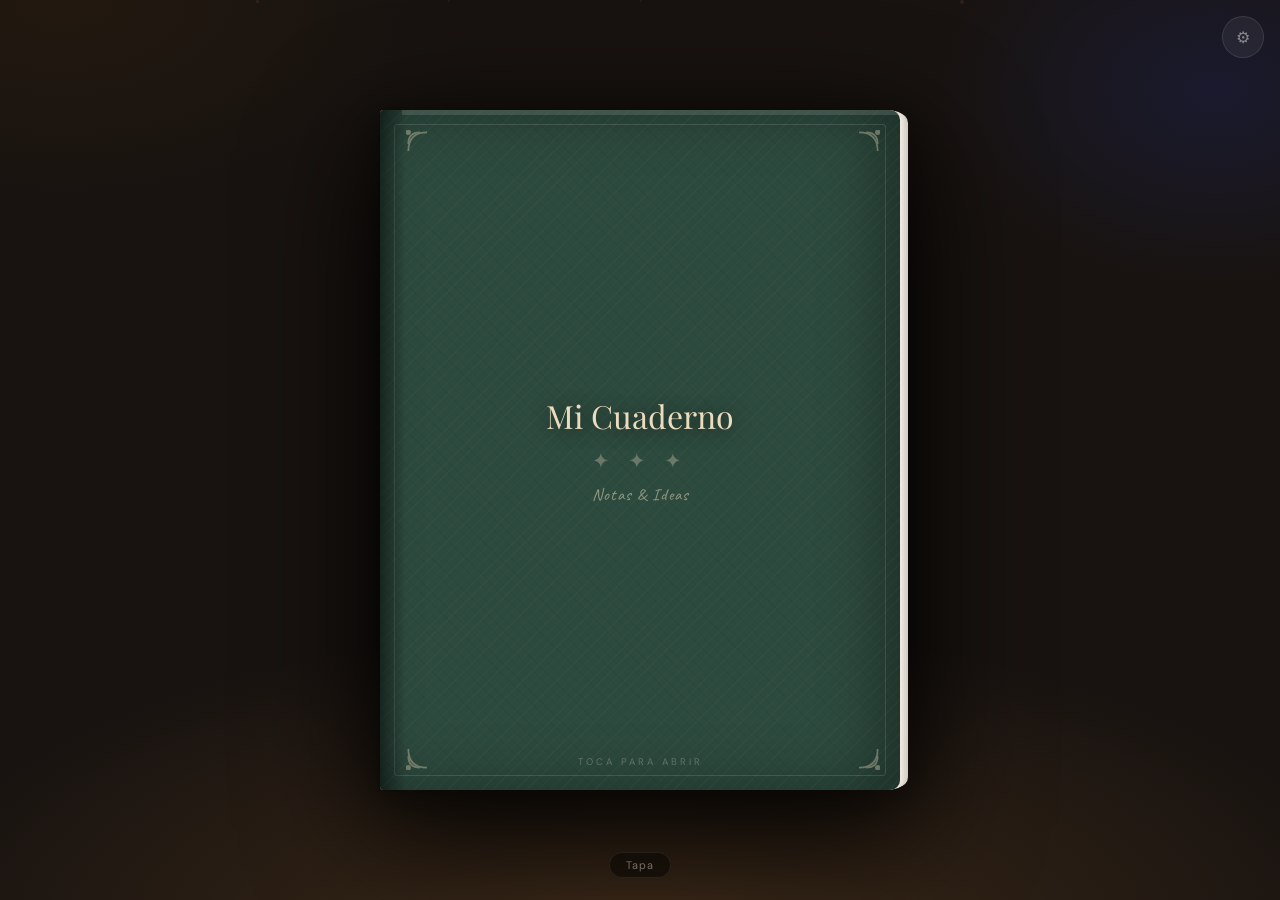
==== index.html @ e34c184f "Rename cuaderno-1.html to index.html" ====
<!DOCTYPE html>
<html lang="es">
<head>
<meta charset="UTF-8">
<meta name="viewport" content="width=device-width, initial-scale=1.0">
<title>Mi Cuaderno</title>
<style>
@import url('https://fonts.googleapis.com/css2?family=Caveat:wght@400;600;700&family=Lora:ital,wght@0,600;1,400&family=DM+Sans:wght@300;400;500&family=Playfair+Display:ital,wght@0,700;1,500&display=swap');

*,*::before,*::after{box-sizing:border-box;margin:0;padding:0}
html,body{width:100%;height:100%;overflow:hidden;background:#181310;font-family:'DM Sans',sans-serif}

body::before{
  content:'';position:fixed;inset:0;
  background:
    radial-gradient(ellipse 90% 55% at 50% 105%,#3d2a18 0%,transparent 65%),
    radial-gradient(ellipse 50% 40% at 5% 0%,#22180f 0%,transparent 55%),
    radial-gradient(ellipse 40% 40% at 95% 10%,#1a1a2e 0%,transparent 55%),
    #181310;
  z-index:0;
}

/* floating dust particles */
.dust{position:fixed;border-radius:50%;background:rgba(184,112,64,.15);pointer-events:none;z-index:0;animation:float linear infinite;}
@keyframes float{0%{transform:translateY(100vh) rotate(0deg);opacity:0}10%{opacity:1}90%{opacity:.4}100%{transform:translateY(-100px) rotate(720deg);opacity:0}}

#scene{
  position:fixed;inset:0;display:flex;align-items:center;justify-content:center;
  z-index:1;perspective:1600px;
}

/* ── BOOK ── */
#book{
  position:relative;
  width:min(520px, 88vw);
  height:min(680px, 85vh);
  transform-style:preserve-3d;
  filter:drop-shadow(0 32px 60px rgba(0,0,0,.8)) drop-shadow(0 8px 20px rgba(0,0,0,.5));
}

/* page stack */
#book::before,#book::after{
  content:'';position:absolute;
  top:1px;right:-2px;bottom:1px;
  width:100%;border-radius:4px 10px 10px 4px;
  z-index:-1;
}
#book::before{background:#ede8df;right:-2px;}
#book::after{background:#e5e0d6;right:-4px;z-index:-2;}

/* extra page stacks */
.page-stack{position:absolute;top:2px;bottom:2px;right:-6px;width:100%;border-radius:4px 10px 10px 4px;background:#ddd8cf;z-index:-3;}
.page-stack2{position:absolute;top:3px;bottom:3px;right:-8px;width:100%;border-radius:4px 10px 10px 4px;background:#d4cfc6;z-index:-4;}

/* ── SPINE ── */
#spine{
  position:absolute;left:0;top:0;bottom:0;width:22px;
  background:linear-gradient(to right,#100d09,#201810,#150f0a,#100d09);
  border-radius:5px 0 0 5px;
  z-index:15;
  box-shadow:inset -2px 0 6px rgba(0,0,0,.5),2px 0 8px rgba(0,0,0,.4);
  display:flex;align-items:center;justify-content:center;
}
#spine span{
  writing-mode:vertical-rl;transform:rotate(180deg);
  font-family:'Caveat',cursive;font-size:.58rem;
  color:rgba(255,255,255,.2);letter-spacing:3px;text-transform:uppercase;
  user-select:none;
}

/* ── PAGE ── */
#page{
  position:absolute;left:0;top:0;right:0;bottom:0;
  background:#faf7f1;
  border-radius:4px 10px 10px 4px;
  overflow:hidden;
}
#page.lines::after{
  content:'';position:absolute;inset:0;
  background-image:
    linear-gradient(to right,rgba(210,120,90,.22) 0,rgba(210,120,90,.22) 1px,transparent 1px),
    repeating-linear-gradient(to bottom,transparent 0,transparent 33px,rgba(170,195,220,.55) 33px,rgba(170,195,220,.55) 34px);
  background-size:100% 100%,100% 34px;
  background-position:54px 0,0 52px;
  pointer-events:none;z-index:0;
}
#page.dots::after{
  content:'';position:absolute;inset:0;
  background-image:radial-gradient(circle, rgba(170,195,220,.7) 1px, transparent 1px);
  background-size:22px 22px;
  background-position:54px 52px;
  pointer-events:none;z-index:0;
}
#page.grid::after{
  content:'';position:absolute;inset:0;
  background-image:
    linear-gradient(rgba(170,195,220,.4) 1px,transparent 1px),
    linear-gradient(90deg,rgba(170,195,220,.4) 1px,transparent 1px);
  background-size:22px 22px;
  background-position:54px 52px;
  pointer-events:none;z-index:0;
}

/* page header area */
#page-header{
  position:absolute;top:0;left:22px;right:0;height:48px;
  border-bottom:1px solid rgba(210,120,90,.18);
  display:flex;align-items:center;padding-left:36px;
  z-index:2;pointer-events:none;
}
#page-date{font-family:'Caveat',cursive;font-size:.75rem;color:rgba(184,112,64,.45);letter-spacing:1px;}

/* editable text area */
#page-text{
  position:absolute;
  top:52px;left:62px;right:16px;bottom:40px;
  outline:none;
  font-family:'Caveat',cursive;
  font-size:1.2rem;
  color:#252018;
  line-height:34px;
  word-break:break-word;
  overflow-y:hidden;overflow-x:hidden;
  caret-color:#b87040;
  z-index:1;
  scrollbar-width:none;
}
#page-text::-webkit-scrollbar{display:none;}
#page-text:empty::before{content:attr(data-ph);color:#ccc;pointer-events:none;}
#page-text:focus{outline:none;}
#page-text img{max-width:100%;border-radius:3px;box-shadow:0 2px 10px rgba(0,0,0,.15);}

.img-wrap{display:inline-block;position:relative;cursor:move;user-select:none;vertical-align:top;margin:2px;}
.img-wrap img{width:100%;display:block;border-radius:3px;}
.img-resize{position:absolute;bottom:-5px;right:-5px;width:12px;height:12px;background:#b87040;border-radius:50%;cursor:se-resize;z-index:5;}
.img-del{position:absolute;top:-6px;right:-6px;width:16px;height:16px;background:#c0392b;border-radius:50%;cursor:pointer;z-index:5;display:flex;align-items:center;justify-content:center;font-size:.55rem;color:#fff;display:none;}
.img-wrap:hover .img-del{display:flex;}

/* sticker in page */
.sticker-el{position:absolute;font-size:2rem;cursor:move;user-select:none;z-index:10;transition:transform .1s;line-height:1;}
.sticker-el:hover{transform:scale(1.15);}
.sticker-del{position:absolute;top:-8px;right:-8px;width:16px;height:16px;background:#c0392b;border-radius:50%;color:#fff;font-size:.5rem;display:none;align-items:center;justify-content:center;cursor:pointer;z-index:11;}
.sticker-el:hover .sticker-del{display:flex;}

/* page number */
#pg-num{
  position:absolute;bottom:12px;right:20px;
  font-family:'Lora',serif;font-size:.7rem;color:#bbb;
  pointer-events:none;z-index:2;
}

/* ── BOOKMARKS ── */
#bookmarks{position:absolute;top:30px;right:-12px;display:flex;flex-direction:column;gap:6px;z-index:12;}
.bm{width:24px;height:40px;border-radius:0 4px 4px 0;cursor:pointer;transition:all .2s;display:flex;align-items:center;justify-content:center;font-size:.6rem;color:#fff8;box-shadow:2px 2px 6px rgba(0,0,0,.3);}
.bm:hover{transform:translateX(-4px);width:28px;}
.bm.active{transform:translateX(-6px);width:30px;}

/* ── FLIP LAYER ── */
#flip{
  position:absolute;inset:0;
  transform-origin:left center;
  transform-style:preserve-3d;
  pointer-events:none;z-index:20;display:none;
}
.fl-face{
  position:absolute;inset:0;
  border-radius:4px 10px 10px 4px;
  backface-visibility:hidden;overflow:hidden;
}
#fl-front{background:#faf7f1;}
#fl-back{background:#f4f0e8;transform:rotateY(180deg);}
#fl-front::after{
  content:'';position:absolute;top:0;right:0;bottom:0;width:60px;
  background:linear-gradient(to left,rgba(0,0,0,.16),transparent);pointer-events:none;
}
#fl-back::before{
  content:'';position:absolute;top:0;left:0;bottom:0;width:60px;
  background:linear-gradient(to right,rgba(0,0,0,.12),transparent);pointer-events:none;
}
#fl-front::before,#fl-back::after{
  content:'';position:absolute;inset:0;z-index:0;
  background-image:repeating-linear-gradient(to bottom,transparent 0,transparent 33px,rgba(170,195,220,.55) 33px,rgba(170,195,220,.55) 34px);
  background-size:100% 34px;background-position:0 52px;pointer-events:none;
}

@keyframes fwd{0%{transform:rotateY(0)}100%{transform:rotateY(-180deg)}}
@keyframes bck{0%{transform:rotateY(-180deg)}100%{transform:rotateY(0)}}
#flip.fwd{animation:fwd .65s cubic-bezier(.77,0,.175,1) forwards;}
#flip.bck{animation:bck .65s cubic-bezier(.77,0,.175,1) forwards;}

/* ── NAV ZONES ── */
.nz{
  position:absolute;top:0;bottom:0;width:60px;
  z-index:30;cursor:pointer;
  display:flex;align-items:center;justify-content:center;
  opacity:0;transition:opacity .2s;
}
.nz:hover{opacity:1;}
#nz-l{left:0;border-radius:4px 0 0 4px;background:linear-gradient(to right,rgba(0,0,0,.07),transparent);}
#nz-r{right:0;border-radius:0 10px 10px 0;background:linear-gradient(to left,rgba(0,0,0,.07),transparent);}
.nz svg{width:20px;height:20px;fill:none;stroke:#888;stroke-width:2.5;stroke-linecap:round;stroke-linejoin:round;}

/* ── COVER ── */
#cover{
  position:absolute;inset:0;
  border-radius:4px 10px 10px 4px;
  background:var(--cv,#2d4a3e);
  display:flex;flex-direction:column;align-items:center;justify-content:center;
  z-index:50;
  transform-origin:left center;
  transform-style:preserve-3d;
  transition:transform .9s cubic-bezier(.77,0,.175,1);
  overflow:hidden;
  box-shadow:inset -20px 0 60px rgba(0,0,0,.35);
}
#cover.open{transform:rotateY(-175deg);pointer-events:none;}
#cover.closing{pointer-events:none;}

/* cover cursor only when closed */
#cover:not(.open){cursor:pointer;}

/* cover texture */
#cover::before{
  content:'';position:absolute;inset:0;
  background-image:
    repeating-linear-gradient(135deg,rgba(255,255,255,.025) 0,rgba(255,255,255,.025) 1px,transparent 1px,transparent 8px),
    repeating-linear-gradient(45deg,rgba(0,0,0,.04) 0,rgba(0,0,0,.04) 1px,transparent 1px,transparent 8px);
  pointer-events:none;z-index:1;
}
/* inner border */
#cover::after{
  content:'';position:absolute;inset:14px;
  border:1px solid rgba(255,255,255,.12);border-radius:3px;pointer-events:none;z-index:2;
}
/* corner ornaments on cover */
.cv-corner{position:absolute;width:28px;height:28px;z-index:3;pointer-events:none;opacity:.35;}
.cv-corner svg{width:100%;height:100%;}
.cv-corner.tl{top:20px;left:26px;}
.cv-corner.tr{top:20px;right:20px;transform:scaleX(-1);}
.cv-corner.bl{bottom:20px;left:26px;transform:scaleY(-1);}
.cv-corner.br{bottom:20px;right:20px;transform:scale(-1);}

/* spine shadow on cover */
#cover-spine-sh{position:absolute;left:0;top:0;bottom:0;width:26px;background:linear-gradient(to right,rgba(0,0,0,.45),transparent);pointer-events:none;z-index:4;}

/* cover image */
#cv-img{
  position:absolute;inset:0;object-fit:cover;
  border-radius:inherit;
  display:none;z-index:0;
}
#cv-img-overlay{
  position:absolute;inset:0;z-index:1;pointer-events:none;
  background:linear-gradient(to bottom,rgba(0,0,0,.1),rgba(0,0,0,.55));
  display:none;
}

/* cover band / ribbon */
#cv-band{
  position:absolute;top:0;left:22px;right:0;height:5px;
  background:rgba(255,255,255,.12);
  z-index:3;pointer-events:none;
}

#cv-title{
  font-family:'Playfair Display',serif;
  font-size:min(2rem,5.5vw);
  color:rgba(245,228,198,.95);
  text-align:center;
  position:relative;z-index:5;
  text-shadow:0 2px 18px rgba(0,0,0,.6);
  padding:0 32px;
  word-break:break-word;
  line-height:1.3;
}
#cv-deco{
  position:relative;z-index:5;
  color:rgba(245,228,198,.3);
  font-size:1.3rem;
  margin:10px 0;
  letter-spacing:6px;
}
#cv-sub{
  font-family:'Caveat',cursive;
  font-size:1.05rem;
  color:rgba(245,228,198,.5);
  position:relative;z-index:5;
  letter-spacing:1px;
}
#cv-hint{
  position:absolute;bottom:22px;
  font-family:'DM Sans',sans-serif;
  font-size:.6rem;color:rgba(255,255,255,.25);
  letter-spacing:3px;text-transform:uppercase;
  z-index:5;animation:blink 2.5s ease-in-out infinite;
}
@keyframes blink{0%,100%{opacity:.15}50%{opacity:.7}}

/* close button - appears when book is open */
#close-btn{
  position:fixed;top:16px;left:16px;
  width:42px;height:42px;border-radius:50%;
  background:rgba(255,255,255,.07);
  border:1px solid rgba(255,255,255,.12);
  color:rgba(255,255,255,.5);
  cursor:pointer;
  display:none;
  align-items:center;justify-content:center;
  z-index:200;transition:all .25s;
  font-size:1.1rem;
}
#close-btn.visible{display:flex;}
#close-btn:hover{background:rgba(184,112,64,.35);color:#fff;border-color:rgba(184,112,64,.5);transform:scale(1.05);}
#close-btn-label{
  position:fixed;top:62px;left:8px;
  font-size:.55rem;color:rgba(255,255,255,.2);
  letter-spacing:2px;text-transform:uppercase;
  display:none;pointer-events:none;z-index:200;text-align:center;width:58px;
}
#close-btn-label.visible{display:block;}

/* ── BADGE ── */
#badge{
  position:fixed;bottom:22px;left:50%;transform:translateX(-50%);
  background:rgba(0,0,0,.42);backdrop-filter:blur(8px);
  border:1px solid rgba(255,255,255,.08);
  color:rgba(255,255,255,.4);font-size:.68rem;
  padding:5px 16px;border-radius:20px;letter-spacing:1px;
  z-index:100;pointer-events:none;
  font-family:'DM Sans',sans-serif;
}

/* ── GEAR BUTTON ── */
#gear{
  position:fixed;top:16px;right:16px;
  width:42px;height:42px;border-radius:50%;
  background:rgba(255,255,255,.06);
  border:1px solid rgba(255,255,255,.1);
  color:rgba(255,255,255,.45);
  cursor:pointer;display:flex;align-items:center;justify-content:center;
  z-index:200;transition:all .2s;font-size:1rem;
}
#gear:hover{background:rgba(184,112,64,.3);color:#fff;border-color:rgba(184,112,64,.4);}

/* ── SETTINGS PANEL ── */
#panel{
  position:fixed;top:66px;right:14px;
  width:260px;
  background:rgba(12,9,6,.95);backdrop-filter:blur(28px);
  border:1px solid rgba(255,255,255,.09);border-radius:16px;
  padding:18px;z-index:199;
  display:flex;flex-direction:column;gap:14px;
  transform:translateX(300px) scale(.96);opacity:0;
  transition:transform .3s cubic-bezier(.77,0,.175,1),opacity .3s;
  pointer-events:none;
  max-height:calc(100vh - 90px);overflow-y:auto;
  scrollbar-width:none;
}
#panel::-webkit-scrollbar{display:none;}
#panel.open{transform:translateX(0) scale(1);opacity:1;pointer-events:all;}

#panel h3{font-family:'Lora',serif;font-size:.9rem;color:rgba(245,228,198,.75);border-bottom:1px solid rgba(255,255,255,.07);padding-bottom:9px;}

.sec{display:flex;flex-direction:column;gap:7px;}
.lbl{font-size:.63rem;color:rgba(255,255,255,.32);text-transform:uppercase;letter-spacing:1.5px;}
.row{display:flex;gap:5px;flex-wrap:wrap;align-items:center;}

.pb{
  background:rgba(255,255,255,.05);border:1px solid rgba(255,255,255,.09);
  color:rgba(255,255,255,.62);border-radius:8px;
  padding:5px 9px;font-size:.72rem;font-family:'DM Sans',sans-serif;
  cursor:pointer;transition:all .15s;white-space:nowrap;
}
.pb:hover,.pb.on{background:rgba(184,112,64,.28);border-color:rgba(184,112,64,.4);color:#fff;}

.pr{width:100%;accent-color:#b87040;}
.pc{width:26px;height:26px;border-radius:50%;border:2px solid rgba(255,255,255,.18);cursor:pointer;background:none;padding:0;}

.sw{width:22px;height:22px;border-radius:50%;cursor:pointer;border:2.5px solid transparent;transition:transform .15s;flex-shrink:0;}
.sw:hover{transform:scale(1.28);}
.sw.on{border-color:#fff;}

/* sticker picker */
#sticker-picker{display:flex;flex-wrap:wrap;gap:4px;max-height:90px;overflow-y:auto;scrollbar-width:none;}
#sticker-picker::-webkit-scrollbar{display:none;}
.st-opt{font-size:1.35rem;cursor:pointer;padding:2px;border-radius:4px;transition:transform .15s;line-height:1;}
.st-opt:hover{transform:scale(1.3);}

/* ── COVER MODAL ── */
#cm{position:fixed;inset:0;background:rgba(0,0,0,.75);backdrop-filter:blur(8px);z-index:500;display:none;align-items:center;justify-content:center;}
#cm.open{display:flex;}
.cmb{background:#0e0b08;border:1px solid rgba(255,255,255,.1);border-radius:16px;padding:28px;width:min(360px,94vw);display:flex;flex-direction:column;gap:13px;}
.cmb h2{font-family:'Playfair Display',serif;color:#b87040;font-size:1.15rem;}
.cmf{display:flex;flex-direction:column;gap:5px;}
.cmf label{font-size:.66rem;color:rgba(255,255,255,.38);text-transform:uppercase;letter-spacing:1px;}
.cmf input[type=text]{background:rgba(255,255,255,.05);border:1px solid rgba(255,255,255,.1);color:#fff;border-radius:8px;padding:8px 12px;font-size:.88rem;font-family:'DM Sans',sans-serif;outline:none;width:100%;}
.cmf input[type=text]:focus{border-color:#b87040;}
.cmbtns{display:flex;gap:8px;justify-content:flex-end;margin-top:4px;}
.cmbtn{background:rgba(255,255,255,.05);border:1px solid rgba(255,255,255,.1);color:#fff;border-radius:8px;padding:7px 16px;font-size:.78rem;font-family:'DM Sans',sans-serif;cursor:pointer;transition:all .15s;}
.cmbtn.ok{background:#b87040;border-color:#b87040;}
.cmbtn:hover{opacity:.82;}

/* image preview in modal */
#cv-img-preview{
  width:100%;height:90px;object-fit:cover;border-radius:8px;display:none;margin-top:4px;
  border:1px solid rgba(255,255,255,.1);
}

/* color gradient picker section */
.grad-opts{display:flex;flex-wrap:wrap;gap:6px;margin-top:4px;}
.grad-sw{width:44px;height:28px;border-radius:6px;cursor:pointer;border:2px solid transparent;transition:transform .15s;}
.grad-sw:hover{transform:scale(1.1);}
.grad-sw.on{border-color:#fff;}

/* ── DOWNLOAD MODAL ── */
#dlm{position:fixed;inset:0;background:rgba(0,0,0,.78);backdrop-filter:blur(10px);z-index:600;display:none;align-items:center;justify-content:center;}
#dlm.open{display:flex;}
.dlb{background:#0e0b08;border:1px solid rgba(255,255,255,.1);border-radius:16px;padding:26px;width:min(380px,94vw);display:flex;flex-direction:column;gap:14px;}
.dlb h2{font-family:'Playfair Display',serif;color:#b87040;font-size:1.1rem;}
.dlb p{font-size:.75rem;color:rgba(255,255,255,.4);line-height:1.5;}
.dl-input-row{display:flex;gap:8px;align-items:center;}
.dl-input-row label{font-size:.66rem;color:rgba(255,255,255,.38);text-transform:uppercase;letter-spacing:1px;white-space:nowrap;}
.dl-input-row input[type=text]{background:rgba(255,255,255,.05);border:1px solid rgba(255,255,255,.1);color:#fff;border-radius:8px;padding:7px 10px;font-size:.85rem;font-family:'DM Sans',sans-serif;outline:none;flex:1;}
.dl-input-row input[type=text]:focus{border-color:#b87040;}
.dl-fmt-row{display:flex;gap:6px;flex-wrap:wrap;}
.dl-fmt-btn{background:rgba(255,255,255,.05);border:1px solid rgba(255,255,255,.09);color:rgba(255,255,255,.55);border-radius:8px;padding:5px 11px;font-size:.72rem;font-family:'DM Sans',sans-serif;cursor:pointer;transition:all .15s;}
.dl-fmt-btn:hover,.dl-fmt-btn.on{background:rgba(184,112,64,.28);border-color:rgba(184,112,64,.4);color:#fff;}
.dl-preview{background:rgba(255,255,255,.03);border:1px solid rgba(255,255,255,.07);border-radius:8px;padding:10px 12px;font-size:.72rem;color:rgba(255,255,255,.35);min-height:36px;max-height:80px;overflow-y:auto;scrollbar-width:none;}
.dl-preview::-webkit-scrollbar{display:none;}

#toast{position:fixed;bottom:18px;left:50%;transform:translateX(-50%) translateY(55px);background:rgba(35,130,60,.9);color:#fff;padding:6px 18px;border-radius:20px;font-size:.76rem;z-index:999;transition:transform .3s;pointer-events:none;font-family:'DM Sans',sans-serif;}
#toast.show{transform:translateX(-50%) translateY(0);}

/* ── SEARCH BAR ── */
#search-bar{
  position:fixed;top:16px;left:50%;transform:translateX(-50%);
  display:none;align-items:center;gap:8px;
  background:rgba(12,9,6,.92);backdrop-filter:blur(16px);
  border:1px solid rgba(255,255,255,.12);
  border-radius:24px;padding:6px 14px;z-index:300;
  width:min(320px,70vw);
}
#search-bar.visible{display:flex;}
#search-inp{background:none;border:none;outline:none;color:#fff;font-family:'DM Sans',sans-serif;font-size:.82rem;flex:1;min-width:0;}
#search-inp::placeholder{color:rgba(255,255,255,.25);}
#search-close{cursor:pointer;color:rgba(255,255,255,.4);font-size:.9rem;}

/* ── WORD COUNT ── */
#wc{
  position:absolute;bottom:12px;left:60px;
  font-size:.6rem;color:rgba(184,112,64,.4);
  pointer-events:none;z-index:2;font-family:'DM Sans',sans-serif;
  letter-spacing:1px;
}
</style>
</head>
<body>

<!-- dust particles -->
<div class="dust" style="width:3px;height:3px;left:20%;animation-duration:18s;animation-delay:0s;"></div>
<div class="dust" style="width:2px;height:2px;left:50%;animation-duration:24s;animation-delay:5s;"></div>
<div class="dust" style="width:4px;height:4px;left:75%;animation-duration:20s;animation-delay:10s;"></div>
<div class="dust" style="width:2px;height:2px;left:35%;animation-duration:30s;animation-delay:3s;"></div>

<!-- GEAR -->
<button id="gear" onclick="togglePanel()" title="Configuración">⚙</button>

<!-- CLOSE BOOK BUTTON -->
<button id="close-btn" onclick="closeBook()" title="Cerrar cuaderno">✕</button>
<div id="close-btn-label">cerrar</div>

<!-- SEARCH BAR -->
<div id="search-bar">
  <span style="color:rgba(255,255,255,.3);font-size:.8rem;">🔍</span>
  <input id="search-inp" type="text" placeholder="Buscar en páginas..." oninput="doSearch(this.value)">
  <span id="search-close" onclick="closeSearch()">✕</span>
</div>

<!-- SETTINGS PANEL -->
<div id="panel">
  <h3>⚙ Configuración</h3>

  <div class="sec">
    <div class="lbl">Tapa</div>
    <div class="row"><button class="pb" onclick="openCM()">✏ Editar tapa</button></div>
    <div class="row" id="swatches"></div>
    <div class="grad-opts" id="gradients"></div>
  </div>

  <div class="sec">
    <div class="lbl">Fuente</div>
    <div class="row" id="fonts">
      <button class="pb on" data-f="Caveat,cursive" onclick="setFont(this)">Manuscrita</button>
      <button class="pb" data-f="Lora,serif" onclick="setFont(this)">Serif</button>
      <button class="pb" data-f="DM Sans,sans-serif" onclick="setFont(this)">Sans</button>
      <button class="pb" data-f="monospace" onclick="setFont(this)">Mono</button>
    </div>
  </div>

  <div class="sec">
    <div class="lbl">Tamaño</div>
    <input type="range" class="pr" id="szr" min="13" max="28" value="20" oninput="setSz(this.value)">
  </div>

  <div class="sec">
    <div class="lbl">Estilo texto</div>
    <div class="row">
      <button class="pb" onclick="doc('bold')"><b>N</b></button>
      <button class="pb" onclick="doc('italic')"><i>K</i></button>
      <button class="pb" onclick="doc('underline')"><u>S</u></button>
      <button class="pb" onclick="doc('strikeThrough')"><s>T</s></button>
      <input type="color" class="pc" id="ink" value="#252018" title="Color texto" oninput="setInk(this.value)">
    </div>
  </div>

  <div class="sec">
    <div class="lbl">Fondo de página</div>
    <div class="row">
      <button class="pb on" id="lbtn" onclick="setPageStyle('lines')">📏 Líneas</button>
      <button class="pb" id="dbtn" onclick="setPageStyle('dots')">⋯ Puntos</button>
      <button class="pb" id="gbtn" onclick="setPageStyle('grid')">▦ Cuadros</button>
      <button class="pb" id="nbtn" onclick="setPageStyle('')">☐ Limpio</button>
    </div>
  </div>

  <div class="sec">
    <div class="lbl">Stickers</div>
    <div id="sticker-picker"></div>
  </div>

  <div class="sec">
    <div class="lbl">Insertar</div>
    <div class="row">
      <button class="pb" onclick="insImg()">🖼 Imagen</button>
      <button class="pb" onclick="insLink()">🔗 Link</button>
      <button class="pb" onclick="clearPg()">🗑 Limpiar</button>
    </div>
  </div>

  <div class="sec">
    <div class="lbl">Marcadores</div>
    <div class="row">
      <button class="pb" onclick="addBookmark()">🔖 Agregar aquí</button>
      <button class="pb" onclick="clearBookmarks()">✕ Limpiar</button>
    </div>
  </div>

  <div class="sec">
    <div class="lbl">Herramientas</div>
    <div class="row">
      <button class="pb" onclick="openSearch()">🔍 Buscar</button>
      <button class="pb" onclick="exportTxt()">💾 Exportar todo</button>
      <button class="pb" onclick="openDLM()">⬇ Descargar páginas</button>
    </div>
  </div>
</div>

<!-- COVER MODAL -->
<div id="cm">
  <div class="cmb">
    <h2>Personalizar tapa</h2>
    <div class="cmf"><label>Título</label><input type="text" id="cmt" maxlength="40" placeholder="Mi Cuaderno"></div>
    <div class="cmf"><label>Subtítulo</label><input type="text" id="cms" maxlength="55" placeholder="Notas & Ideas"></div>
    <div class="cmf">
      <label>Imagen de fondo</label>
      <input type="file" id="cmi" accept="image/*" style="color:rgba(255,255,255,.45);font-size:.78rem;" onchange="previewImg(this)">
      <img id="cv-img-preview" src="" alt="preview">
    </div>
    <div class="cmf">
      <label>Opacidad de imagen</label>
      <input type="range" class="pr" id="cv-opa" min="5" max="80" value="32" oninput="document.getElementById('cv-img').style.opacity=this.value/100">
    </div>
    <div class="cmbtns">
      <button class="cmbtn" onclick="removeCoverImg()">🗑 Quitar imagen</button>
      <button class="cmbtn" onclick="closeCM()">Cancelar</button>
      <button class="cmbtn ok" onclick="applyCover()">Guardar</button>
    </div>
  </div>
</div>

<!-- DOWNLOAD PAGES MODAL -->
<div id="dlm">
  <div class="dlb">
    <h2>⬇ Descargar páginas</h2>
    <p>Escribe los números de páginas que quieres descargar, separados por comas o con guiones para rangos.<br>Ej: <b style="color:#b87040">1, 3, 5-8, 10</b></p>
    <div class="dl-input-row">
      <label>Páginas</label>
      <input type="text" id="dl-pages" placeholder="ej: 1, 5, 10-12" oninput="dlPreview()">
    </div>
    <div>
      <div class="lbl" style="font-size:.6rem;color:rgba(255,255,255,.3);text-transform:uppercase;letter-spacing:1.5px;margin-bottom:6px;">Formato</div>
      <div class="dl-fmt-row">
        <button class="dl-fmt-btn on" id="dlfmt-txt" onclick="dlSetFmt('txt',this)">📄 Texto (.txt)</button>
        <button class="dl-fmt-btn" id="dlfmt-html" onclick="dlSetFmt('html',this)">🌐 HTML (.html)</button>
      </div>
    </div>
    <div class="dl-preview" id="dl-preview-box">Vista previa de páginas seleccionadas...</div>
    <div class="cmbtns">
      <button class="cmbtn" onclick="closeDLM()">Cancelar</button>
      <button class="cmbtn ok" onclick="doDownload()">⬇ Descargar</button>
    </div>
  </div>
</div>


<div id="scene">
  <div id="book">
    <div id="spine"><span>cuaderno</span></div>
    <div class="page-stack"></div>
    <div class="page-stack2"></div>

    <!-- Bookmarks -->
    <div id="bookmarks"></div>

    <!-- Page -->
    <div id="page" class="lines">
      <div id="page-header">
        <span id="page-date"></span>
      </div>
      <div id="page-text" contenteditable="true" data-ph="Escribe aquí..." spellcheck="false"></div>
      <span id="pg-num">1</span>
      <span id="wc"></span>
    </div>

    <!-- Flip layer -->
    <div id="flip">
      <div class="fl-face" id="fl-front"></div>
      <div class="fl-face" id="fl-back"></div>
    </div>

    <!-- Nav zones -->
    <div class="nz" id="nz-l" onclick="prev()">
      <svg viewBox="0 0 24 24"><polyline points="15 18 9 12 15 6"/></svg>
    </div>
    <div class="nz" id="nz-r" onclick="nxt()">
      <svg viewBox="0 0 24 24"><polyline points="9 18 15 12 9 6"/></svg>
    </div>

    <!-- Cover -->
    <div id="cover" onclick="handleCoverClick()">
      <div id="cv-band"></div>
      <div id="cover-spine-sh"></div>
      <img id="cv-img" src="" alt="">
      <div id="cv-img-overlay"></div>

      <!-- Corner ornaments -->
      <div class="cv-corner tl"><svg viewBox="0 0 24 24" fill="none" stroke="currentColor" stroke-width="1.5" style="color:rgba(245,228,198,1)"><path d="M2 12 Q2 2 12 2"/><path d="M2 18 Q2 2 18 2"/><circle cx="2" cy="2" r="1.5" fill="currentColor"/></svg></div>
      <div class="cv-corner tr"><svg viewBox="0 0 24 24" fill="none" stroke="currentColor" stroke-width="1.5" style="color:rgba(245,228,198,1)"><path d="M2 12 Q2 2 12 2"/><path d="M2 18 Q2 2 18 2"/><circle cx="2" cy="2" r="1.5" fill="currentColor"/></svg></div>
      <div class="cv-corner bl"><svg viewBox="0 0 24 24" fill="none" stroke="currentColor" stroke-width="1.5" style="color:rgba(245,228,198,1)"><path d="M2 12 Q2 2 12 2"/><path d="M2 18 Q2 2 18 2"/><circle cx="2" cy="2" r="1.5" fill="currentColor"/></svg></div>
      <div class="cv-corner br"><svg viewBox="0 0 24 24" fill="none" stroke="currentColor" stroke-width="1.5" style="color:rgba(245,228,198,1)"><path d="M2 12 Q2 2 12 2"/><path d="M2 18 Q2 2 18 2"/><circle cx="2" cy="2" r="1.5" fill="currentColor"/></svg></div>

      <div id="cv-title">Mi Cuaderno</div>
      <div id="cv-deco">✦ ✦ ✦</div>
      <div id="cv-sub">Notas & Ideas</div>
      <div id="cv-hint">toca para abrir</div>
    </div>
  </div>
</div>

<div id="badge">Tapa</div>
<div id="toast">✓ Guardado</div>

<script>
const TOTAL=50;
const COLS=['#2d4a3e','#3d2d4a','#4a2d2d','#2d3d4a','#5c3d2e','#1a2e25','#2e1a2e','#2e3d5c','#4b3832','#1e3a5f','#3b2f2f','#4a3d1a'];
const GRADS=[
  'linear-gradient(135deg,#1a1a2e,#16213e)',
  'linear-gradient(135deg,#2d1b69,#11998e)',
  'linear-gradient(135deg,#4a1942,#c84b31)',
  'linear-gradient(135deg,#0f2027,#203a43,#2c5364)',
  'linear-gradient(135deg,#3d1c02,#6b3c2e)',
  'linear-gradient(135deg,#1c3a1c,#2d5a1b)',
];
const STICKERS=['⭐','🌟','✨','💫','🔥','❤️','💙','💚','💛','🌸','🌺','🍀','🦋','🌙','☀️','🌈','🎵','🎶','📌','📎','✏️','🖊️','📚','🎨','🏆','💎','🌿','🍃','☁️','⚡','🌊','🦄','🐉','🌻','🍁'];
const PAGE_STYLES=['lines','dots','grid',''];

let cur=0,flipping=false,pageStyle='lines',panelOpen=false,bookOpen=false;

const S={
  pages:Array.from({length:TOTAL},()=>({html:'',font:"'Caveat',cursive",sz:20,ink:'#252018',date:'',stickers:[],style:'lines'})),
  cover:{title:'Mi Cuaderno',sub:'Notas & Ideas',col:'#2d4a3e',img:null,opa:32,grad:null},
  bookmarks:[],
};

/* ── PERSIST ── */
let st;
function save(){
  sync();
  try{localStorage.setItem('nb5',JSON.stringify({p:S.pages,c:S.cover,cur,bm:S.bookmarks}));}catch(e){}
  toast();
}
function load(){
  try{
    const d=JSON.parse(localStorage.getItem('nb5')||'null');
    if(!d)return;
    if(d.p)d.p.forEach((x,i)=>{if(i<TOTAL)Object.assign(S.pages[i],x);});
    if(d.c)Object.assign(S.cover,d.c);
    if(typeof d.cur==='number')cur=Math.min(d.cur,TOTAL-1);
    if(d.bm)S.bookmarks=d.bm;
    if(d.ps)pageStyle=d.ps; // legacy compat
  }catch(e){}
}
function sched(){clearTimeout(st);st=setTimeout(save,900);}
function toast(){const t=document.getElementById('toast');t.classList.add('show');setTimeout(()=>t.classList.remove('show'),1300);}

/* ── SYNC & RENDER ── */
function sync(){
  S.pages[cur].html=document.getElementById('page-text').innerHTML;
  S.pages[cur].date=document.getElementById('page-date').textContent;
  S.pages[cur].style=pageStyle;
}
function render(i){
  const p=S.pages[i];
  const el=document.getElementById('page-text');
  el.innerHTML=p.html||'';
  el.style.fontFamily=p.font||"'Caveat',cursive";
  el.style.fontSize=p.sz+'px';
  el.style.lineHeight=Math.max(34,p.sz*1.72)+'px';
  el.style.color=p.ink;
  document.getElementById('pg-num').textContent=i+1;
  document.getElementById('badge').textContent=`Página ${i+1} / ${TOTAL}`;
  document.getElementById('szr').value=p.sz;
  document.getElementById('ink').value=p.ink;
  document.querySelectorAll('#fonts .pb').forEach(b=>b.classList.toggle('on',b.dataset.f===p.font));
  // date
  if(p.date){
    document.getElementById('page-date').textContent=p.date;
  } else {
    const now=new Date();
    const ds=now.toLocaleDateString('es',{weekday:'long',day:'numeric',month:'long'});
    document.getElementById('page-date').textContent=ds.charAt(0).toUpperCase()+ds.slice(1);
    S.pages[i].date=document.getElementById('page-date').textContent;
  }
  // page style
  // page style - load per page
  pageStyle = p.style !== undefined ? p.style : 'lines';
  const pg=document.getElementById('page');
  pg.className='';
  if(pageStyle)pg.classList.add(pageStyle);
  document.getElementById('lbtn').classList.toggle('on',pageStyle==='lines');
  document.getElementById('dbtn').classList.toggle('on',pageStyle==='dots');
  document.getElementById('gbtn').classList.toggle('on',pageStyle==='grid');
  document.getElementById('nbtn').classList.toggle('on',pageStyle==='');
  // re-attach drag/resize to any imgs
  el.querySelectorAll('.img-wrap').forEach(w=>{drag(w);const h=w.querySelector('.img-resize');if(h)resize(w,h);});
  // render stickers
  renderStickers(i);
  // word count
  updateWC();
  // bookmarks
  renderBookmarks();
}

/* ── STICKERS ── */
function renderStickers(i){
  // remove old stickers from page
  document.querySelectorAll('.sticker-el').forEach(s=>s.remove());
  const stks=S.pages[i].stickers||[];
  const pg=document.getElementById('page');
  stks.forEach((sk,idx)=>{
    const el=document.createElement('div');
    el.className='sticker-el';
    el.style.left=sk.x+'px';el.style.top=sk.y+'px';
    el.style.transform=`rotate(${sk.r||0}deg)`;
    el.textContent=sk.e;
    // delete button
    const del=document.createElement('div');
    del.className='sticker-del';del.textContent='✕';
    del.onclick=e=>{e.stopPropagation();S.pages[cur].stickers.splice(idx,1);renderStickers(cur);sched();};
    el.appendChild(del);
    dragSticker(el,i,idx);
    pg.appendChild(el);
  });
}
function addSticker(emoji){
  if(!bookOpen)return;
  const pg=document.getElementById('page');
  const r=pg.getBoundingClientRect();
  const x=Math.random()*(r.width-80)+40;
  const y=Math.random()*(r.height-120)+60;
  const rot=(Math.random()-0.5)*20;
  if(!S.pages[cur].stickers)S.pages[cur].stickers=[];
  S.pages[cur].stickers.push({e:emoji,x,y,r:rot});
  renderStickers(cur);sched();
}
function dragSticker(el,pi,idx){
  el.addEventListener('mousedown',e=>{
    if(e.target.classList.contains('sticker-del'))return;
    e.preventDefault();
    const pg=document.getElementById('page');
    const pr=pg.getBoundingClientRect();
    const er=el.getBoundingClientRect();
    const ox=e.clientX-er.left,oy=e.clientY-er.top;
    function mv(ev){
      const nx=ev.clientX-pr.left-ox;
      const ny=ev.clientY-pr.top-oy;
      el.style.left=nx+'px';el.style.top=ny+'px';
      if(S.pages[pi].stickers[idx]){S.pages[pi].stickers[idx].x=nx;S.pages[pi].stickers[idx].y=ny;}
    }
    function up(){document.removeEventListener('mousemove',mv);document.removeEventListener('mouseup',up);sched();}
    document.addEventListener('mousemove',mv);document.addEventListener('mouseup',up);
  });
}
function buildStickerPicker(){
  const c=document.getElementById('sticker-picker');c.innerHTML='';
  STICKERS.forEach(s=>{
    const d=document.createElement('span');d.className='st-opt';d.textContent=s;
    d.onclick=()=>{addSticker(s);};
    c.appendChild(d);
  });
}

/* ── BOOKMARKS ── */
function renderBookmarks(){
  const c=document.getElementById('bookmarks');c.innerHTML='';
  const bmColors=['#b87040','#4a7fa5','#5a9e6f','#9e5a7a','#9e9a5a'];
  S.bookmarks.forEach((pg,i)=>{
    const d=document.createElement('div');
    d.className='bm'+(pg===cur?' active':'');
    d.style.background=bmColors[i%bmColors.length];
    d.title=`Ir a página ${pg+1}`;
    d.textContent=(pg+1).toString().slice(0,2);
    d.onclick=e=>{e.stopPropagation();goTo(pg);};
    c.appendChild(d);
  });
}
function addBookmark(){
  if(!S.bookmarks.includes(cur)){
    S.bookmarks.push(cur);
    S.bookmarks.sort((a,b)=>a-b);
    renderBookmarks();sched();
    toast2('🔖 Marcador agregado');
  }
}
function clearBookmarks(){S.bookmarks=[];renderBookmarks();sched();}
function goTo(pg){
  if(pg===cur)return;
  sync();
  const dir=pg>cur?1:-1;
  // jump directly without flip for big jumps
  cur=pg;render(cur);
  document.getElementById('badge').textContent=`Página ${cur+1} / ${TOTAL}`;
}

/* ── WORD COUNT ── */
function updateWC(){
  const txt=document.getElementById('page-text').innerText||'';
  const words=txt.trim()?txt.trim().split(/\s+/).length:0;
  document.getElementById('wc').textContent=words?`${words} palabras`:'';
}

/* ── FLIP ── */
function flip(dir){
  if(flipping)return;
  const nxt=cur+dir;
  if(nxt<0||nxt>=TOTAL)return;
  sync();flipping=true;
  const fl=document.getElementById('flip');
  const ff=document.getElementById('fl-front');
  const fb=document.getElementById('fl-back');
  stamp(ff,cur);stamp(fb,nxt);
  fl.style.display='block';fl.className='';
  void fl.offsetWidth;
  fl.classList.add(dir>0?'fwd':'bck');
  setTimeout(()=>{
    fl.style.display='none';fl.className='';
    cur=nxt;render(cur);flipping=false;sched();
  },650);
}
function stamp(face,idx){
  const old=face.querySelector('.sc');if(old)old.remove();
  const p=S.pages[idx];
  const d=document.createElement('div');
  d.className='sc';
  d.style.cssText=`position:absolute;top:52px;left:62px;right:16px;bottom:40px;font-family:${p.font||"'Caveat',cursive"};font-size:${p.sz}px;line-height:${Math.max(34,p.sz*1.72)}px;color:${p.ink};overflow:hidden;word-break:break-word;z-index:1;`;
  d.innerHTML=p.html||'';
  face.appendChild(d);
}
function nxt(){flip(1);}
function prev(){flip(-1);}

/* ── COVER OPEN/CLOSE ── */
function handleCoverClick(){
  const c=document.getElementById('cover');
  if(!c.classList.contains('open'))openBook();
}
function openBook(){
  const c=document.getElementById('cover');
  c.classList.add('open');
  bookOpen=true;
  setTimeout(()=>{
    c.style.pointerEvents='none';
    render(cur);
    document.getElementById('close-btn').classList.add('visible');
    document.getElementById('close-btn-label').classList.add('visible');
    document.getElementById('badge').textContent=`Página ${cur+1} / ${TOTAL}`;
  },500);
}
function closeBook(){
  const c=document.getElementById('cover');
  c.style.pointerEvents='';
  c.classList.add('closing');
  c.classList.remove('open');
  bookOpen=false;
  document.getElementById('close-btn').classList.remove('visible');
  document.getElementById('close-btn-label').classList.remove('visible');
  document.getElementById('badge').textContent='Tapa';
  // close panel too
  panelOpen=false;document.getElementById('panel').classList.remove('open');
  setTimeout(()=>{c.classList.remove('closing');},900);
  sync();save();
}

/* ── COVER APPLY ── */
function applyCV(){
  const cv=S.cover;
  const cover=document.getElementById('cover');
  if(cv.grad){
    cover.style.background=cv.grad;
  } else {
    cover.style.background=cv.col;
  }
  document.getElementById('cv-title').textContent=cv.title||'Mi Cuaderno';
  document.getElementById('cv-sub').textContent=cv.sub||'';
  document.getElementById('cv-deco').textContent=cv.deco||'✦ ✦ ✦';
  const ci=document.getElementById('cv-img');
  const ov=document.getElementById('cv-img-overlay');
  if(cv.img){
    ci.src=cv.img;
    ci.style.display='block';
    ci.style.opacity=(cv.opa||32)/100;
    ov.style.display='block';
  } else {
    ci.style.display='none';
    ov.style.display='none';
  }
  buildSw();buildGrads();
}
function buildSw(){
  const r=document.getElementById('swatches');r.innerHTML='';
  COLS.forEach(c=>{
    const d=document.createElement('div');
    d.className='sw'+(c===S.cover.col&&!S.cover.grad?' on':'');
    d.style.background=c;
    d.onclick=()=>{S.cover.col=c;S.cover.grad=null;applyCV();save();};
    r.appendChild(d);
  });
}
function buildGrads(){
  const r=document.getElementById('gradients');r.innerHTML='';
  GRADS.forEach(g=>{
    const d=document.createElement('div');
    d.className='grad-sw'+(g===S.cover.grad?' on':'');
    d.style.background=g;
    d.onclick=()=>{S.cover.grad=g;applyCV();save();};
    r.appendChild(d);
  });
}

/* ── COVER MODAL ── */
function openCM(){document.getElementById('cmt').value=S.cover.title;document.getElementById('cms').value=S.cover.sub||'';document.getElementById('cv-opa').value=S.cover.opa||32;document.getElementById('cm').classList.add('open');}
function closeCM(){document.getElementById('cm').classList.remove('open');}
function previewImg(inp){
  const f=inp.files[0];if(!f)return;
  const r=new FileReader();
  r.onload=e=>{
    const p=document.getElementById('cv-img-preview');
    p.src=e.target.result;p.style.display='block';
  };r.readAsDataURL(f);
}
function removeCoverImg(){S.cover.img=null;applyCV();save();closeCM();}
function applyCover(){
  S.cover.title=document.getElementById('cmt').value||'Mi Cuaderno';
  S.cover.sub=document.getElementById('cms').value;
  S.cover.opa=parseInt(document.getElementById('cv-opa').value)||32;
  const f=document.getElementById('cmi').files[0];
  if(f){
    const r=new FileReader();
    r.onload=e=>{S.cover.img=e.target.result;applyCV();save();};
    r.readAsDataURL(f);
  } else {applyCV();save();}
  closeCM();
}

/* ── PANEL ── */
function togglePanel(){panelOpen=!panelOpen;document.getElementById('panel').classList.toggle('open',panelOpen);}
document.addEventListener('click',e=>{
  if(panelOpen&&!e.target.closest('#panel')&&!e.target.closest('#gear')&&!e.target.closest('#cm')){
    panelOpen=false;document.getElementById('panel').classList.remove('open');
  }
});

/* ── TOOLS ── */
function doc(cmd){document.execCommand(cmd,false,null);}
function setFont(btn){
  const f=btn.dataset.f;
  S.pages[cur].font=f;
  document.querySelectorAll('#fonts .pb').forEach(b=>b.classList.toggle('on',b===btn));
  document.getElementById('page-text').style.fontFamily=f;
  sched();
}
function setSz(v){
  const sz=parseInt(v);S.pages[cur].sz=sz;
  const el=document.getElementById('page-text');
  el.style.fontSize=sz+'px';el.style.lineHeight=Math.max(34,sz*1.72)+'px';
  sched();
}
function setInk(v){S.pages[cur].ink=v;document.execCommand('foreColor',false,v);}
function setPageStyle(style){
  pageStyle=style;
  S.pages[cur].style=style;
  const pg=document.getElementById('page');
  pg.className='';if(style)pg.classList.add(style);
  document.getElementById('lbtn').classList.toggle('on',style==='lines');
  document.getElementById('dbtn').classList.toggle('on',style==='dots');
  document.getElementById('gbtn').classList.toggle('on',style==='grid');
  document.getElementById('nbtn').classList.toggle('on',style==='');
  sched();
}
function clearPg(){
  if(!confirm('¿Limpiar esta página?'))return;
  document.getElementById('page-text').innerHTML='';
  S.pages[cur].html='';S.pages[cur].stickers=[];renderStickers(cur);sched();
}
function insImg(){
  const inp=document.createElement('input');inp.type='file';inp.accept='image/*';
  inp.onchange=e=>{
    const f=e.target.files[0];if(!f)return;
    const r=new FileReader();
    r.onload=ev=>{
      const w=document.createElement('div');w.className='img-wrap';w.contentEditable='false';w.style.width='180px';
      const im=document.createElement('img');im.src=ev.target.result;
      const h=document.createElement('div');h.className='img-resize';
      const dl=document.createElement('div');dl.className='img-del';dl.textContent='✕';
      dl.onclick=e=>{e.stopPropagation();w.remove();sched();};
      w.appendChild(im);w.appendChild(h);w.appendChild(dl);
      const pt=document.getElementById('page-text');
      pt.focus();
      const sel=window.getSelection();
      if(sel&&sel.rangeCount)sel.getRangeAt(0).insertNode(w);else pt.appendChild(w);
      drag(w);resize(w,h);sched();
    };r.readAsDataURL(f);
  };inp.click();
}
function insLink(){
  const url=prompt('URL del enlace:');if(!url)return;
  const text=prompt('Texto visible:',url)||url;
  document.execCommand('createLink',false,url);
  const sel=window.getSelection();
  if(sel&&sel.rangeCount){
    const a=sel.anchorNode.parentNode;
    if(a&&a.tagName==='A'){a.target='_blank';a.style.color='#b87040';}
  }
  sched();
}

/* ── SEARCH ── */
function openSearch(){document.getElementById('search-bar').classList.add('visible');document.getElementById('search-inp').focus();}
function closeSearch(){document.getElementById('search-bar').classList.remove('visible');document.getElementById('search-inp').value='';doSearch('');}
function doSearch(q){
  const el=document.getElementById('page-text');
  if(!q){el.innerHTML=S.pages[cur].html||'';return;}
  const html=S.pages[cur].html||'';
  const hi=html.replace(new RegExp('('+q.replace(/[.*+?^${}()|[\]\\]/g,'\\$&')+')','gi'),'<mark style="background:#b87040;color:#fff;border-radius:2px">$1</mark>');
  el.innerHTML=hi;
}

/* ── DOWNLOAD PAGES ── */
let dlFmt='txt';
function openDLM(){document.getElementById('dl-pages').value='';document.getElementById('dl-preview-box').textContent='Vista previa de páginas seleccionadas...';document.getElementById('dlm').classList.add('open');}
function closeDLM(){document.getElementById('dlm').classList.remove('open');}
function dlSetFmt(fmt,btn){
  dlFmt=fmt;
  document.querySelectorAll('.dl-fmt-btn').forEach(b=>b.classList.remove('on'));
  btn.classList.add('on');
  dlPreview();
}
function parsePgNums(str){
  const nums=new Set();
  str.split(',').forEach(part=>{
    part=part.trim();
    const range=part.match(/^(\d+)\s*[-–]\s*(\d+)$/);
    if(range){
      const a=parseInt(range[1]),b=parseInt(range[2]);
      for(let i=Math.min(a,b);i<=Math.max(a,b);i++)if(i>=1&&i<=TOTAL)nums.add(i-1);
    } else {
      const n=parseInt(part);
      if(!isNaN(n)&&n>=1&&n<=TOTAL)nums.add(n-1);
    }
  });
  return [...nums].sort((a,b)=>a-b);
}
function dlPreview(){
  const val=document.getElementById('dl-pages').value;
  const idxs=parsePgNums(val);
  const box=document.getElementById('dl-preview-box');
  if(!idxs.length){box.textContent='Vista previa de páginas seleccionadas...';return;}
  const lines=idxs.map(i=>{
    const div=document.createElement('div');div.innerHTML=S.pages[i].html||'';
    const t=(div.innerText||div.textContent||'').trim().slice(0,60)||'(página vacía)';
    return `Pág ${i+1}: ${t}${t.length>=60?'…':''}`;
  });
  box.textContent=lines.join('\n');
}
function doDownload(){
  sync();
  const val=document.getElementById('dl-pages').value;
  const idxs=parsePgNums(val);
  if(!idxs.length){alert('No se encontraron páginas válidas. Revisa el formato.');return;}
  if(dlFmt==='txt'){
    let txt='';
    idxs.forEach(i=>{
      const div=document.createElement('div');div.innerHTML=S.pages[i].html||'';
      const t=(div.innerText||div.textContent||'').trim();
      txt+=`════════════════════\nPágina ${i+1}\n════════════════════\n${t||'(vacía)'}\n\n`;
    });
    const blob=new Blob([txt],{type:'text/plain;charset=utf-8'});
    const a=document.createElement('a');a.href=URL.createObjectURL(blob);
    a.download=`cuaderno-paginas-${val.replace(/\s/g,'')}.txt`;a.click();
  } else {
    let body='';
    idxs.forEach(i=>{
      const p=S.pages[i];
      body+=`<section style="page-break-after:always;padding:40px 60px;font-family:${p.font||'Caveat,cursive'};font-size:${p.sz||20}px;color:${p.ink||'#252018'};line-height:${Math.max(34,(p.sz||20)*1.72)}px;background:#faf7f1;min-height:100vh;">
<div style="font-size:12px;color:#aaa;margin-bottom:16px;border-bottom:1px solid #eee;padding-bottom:8px;">Página ${i+1} — ${p.date||''}</div>
${p.html||'<em style="color:#ccc">Página vacía</em>'}
</section>`;
    });
    const html=`<!DOCTYPE html><html><head><meta charset="UTF-8"><title>Cuaderno - páginas seleccionadas</title><style>*{box-sizing:border-box;margin:0;padding:0}body{background:#f0ece3}section{margin:20px auto;max-width:700px;border-radius:6px;box-shadow:0 4px 20px rgba(0,0,0,.12);overflow:hidden;}</style></head><body>${body}</body></html>`;
    const blob=new Blob([html],{type:'text/html;charset=utf-8'});
    const a=document.createElement('a');a.href=URL.createObjectURL(blob);
    a.download=`cuaderno-paginas-${val.replace(/\s/g,'')}.html`;a.click();
  }
  closeDLM();
  toast2('✓ Descarga iniciada');
}


function exportTxt(){
  let txt='';
  S.pages.forEach((p,i)=>{
    const div=document.createElement('div');div.innerHTML=p.html||'';
    const t=div.innerText||div.textContent||'';
    if(t.trim())txt+=`--- Página ${i+1} ---\n${t.trim()}\n\n`;
  });
  if(!txt){alert('El cuaderno está vacío.');return;}
  const blob=new Blob([txt],{type:'text/plain;charset=utf-8'});
  const a=document.createElement('a');a.href=URL.createObjectURL(blob);
  a.download='cuaderno.txt';a.click();
}

/* ── DRAG ── */
function drag(el){
  el.addEventListener('mousedown',e=>{
    if(e.target.classList.contains('img-resize')||e.target.classList.contains('img-del'))return;
    e.preventDefault();
    const pRect=document.getElementById('page-text').getBoundingClientRect();
    const er=el.getBoundingClientRect();
    const ox=e.clientX-er.left,oy=e.clientY-er.top;
    el.style.position='absolute';
    function mv(ev){el.style.left=(ev.clientX-pRect.left-ox)+'px';el.style.top=(ev.clientY-pRect.top-oy)+'px';}
    function up(){document.removeEventListener('mousemove',mv);document.removeEventListener('mouseup',up);sched();}
    document.addEventListener('mousemove',mv);document.addEventListener('mouseup',up);
  });
}
function resize(w,h){
  h.addEventListener('mousedown',e=>{
    e.preventDefault();e.stopPropagation();
    const sw=w.offsetWidth,sx=e.clientX;
    function mv(ev){w.style.width=Math.max(60,sw+ev.clientX-sx)+'px';}
    function up(){document.removeEventListener('mousemove',mv);document.removeEventListener('mouseup',up);sched();}
    document.addEventListener('mousemove',mv);document.addEventListener('mouseup',up);
  });
}

/* ── SWIPE ── */
let tx=0;
document.getElementById('book').addEventListener('touchstart',e=>{tx=e.touches[0].clientX;},{passive:true});
document.getElementById('book').addEventListener('touchend',e=>{
  if(!bookOpen)return;
  const dx=e.changedTouches[0].clientX-tx;
  if(Math.abs(dx)>48){dx<0?nxt():prev();}
},{passive:true});

/* ── KEYBOARD ── */
document.addEventListener('keydown',e=>{
  if(e.key==='Escape'&&bookOpen){closeBook();return;}
  if(document.activeElement===document.getElementById('page-text'))return;
  if(document.activeElement===document.getElementById('search-inp'))return;
  if(e.key==='ArrowRight'||e.key==='PageDown')nxt();
  if(e.key==='ArrowLeft'||e.key==='PageUp')prev();
});

/* ── INPUT SAVE & WORD COUNT ── */
document.getElementById('page-text').addEventListener('input',()=>{
  sched();
  updateWC();
  checkOverflow();
});

/* ── PAGE OVERFLOW → AUTO FLIP ── */
function checkOverflow(){
  const el=document.getElementById('page-text');
  if(el.scrollHeight<=el.clientHeight)return;
  if(cur>=TOTAL-1)return;

  // Find where the overflow starts: collect all top-level child nodes
  const nodes=[...el.childNodes];
  let overflowNodes=[];
  // Remove nodes from the bottom until it fits, collecting them
  while(el.scrollHeight>el.clientHeight&&nodes.length>0){
    const last=nodes.pop();
    overflowNodes.unshift(last);
    el.removeChild(last);
  }
  if(!overflowNodes.length)return;

  // Save current page (now trimmed)
  sync();

  // Move to next page
  const nextIdx=cur+1;
  const nextPage=S.pages[nextIdx];

  // Build a temp container to get the HTML of overflowed nodes
  const tmp=document.createElement('div');
  overflowNodes.forEach(n=>tmp.appendChild(n.cloneNode(true)));
  const overflowHTML=tmp.innerHTML;

  // Prepend overflow to next page's existing content
  nextPage.html = overflowHTML + (nextPage.html||'');

  // Flip to next page with a brief flash
  flip(1);

  // After flip, move caret to start of the page-text
  setTimeout(()=>{
    const pt=document.getElementById('page-text');
    const range=document.createRange();
    const sel=window.getSelection();
    range.setStart(pt,0);
    range.collapse(true);
    sel.removeAllRanges();
    sel.addRange(range);
    pt.focus();
  },700);
}

/* ── TOAST 2 ── */
function toast2(msg){const t=document.getElementById('toast');t.textContent=msg;t.classList.add('show');setTimeout(()=>{t.classList.remove('show');setTimeout(()=>{t.textContent='✓ Guardado';},300);},1600);}

/* ── INIT ── */
(function(){
  load();
  applyCV();
  buildStickerPicker();
  // if had content, open directly
  if(cur>0||S.pages[0].html){
    const c=document.getElementById('cover');
    c.style.transition='none';c.classList.add('open');c.style.pointerEvents='none';
    bookOpen=true;
    document.getElementById('close-btn').classList.add('visible');
    document.getElementById('close-btn-label').classList.add('visible');
    setTimeout(()=>{c.style.transition='';render(cur);},60);
  }
})();
</script>
</body>
</html>
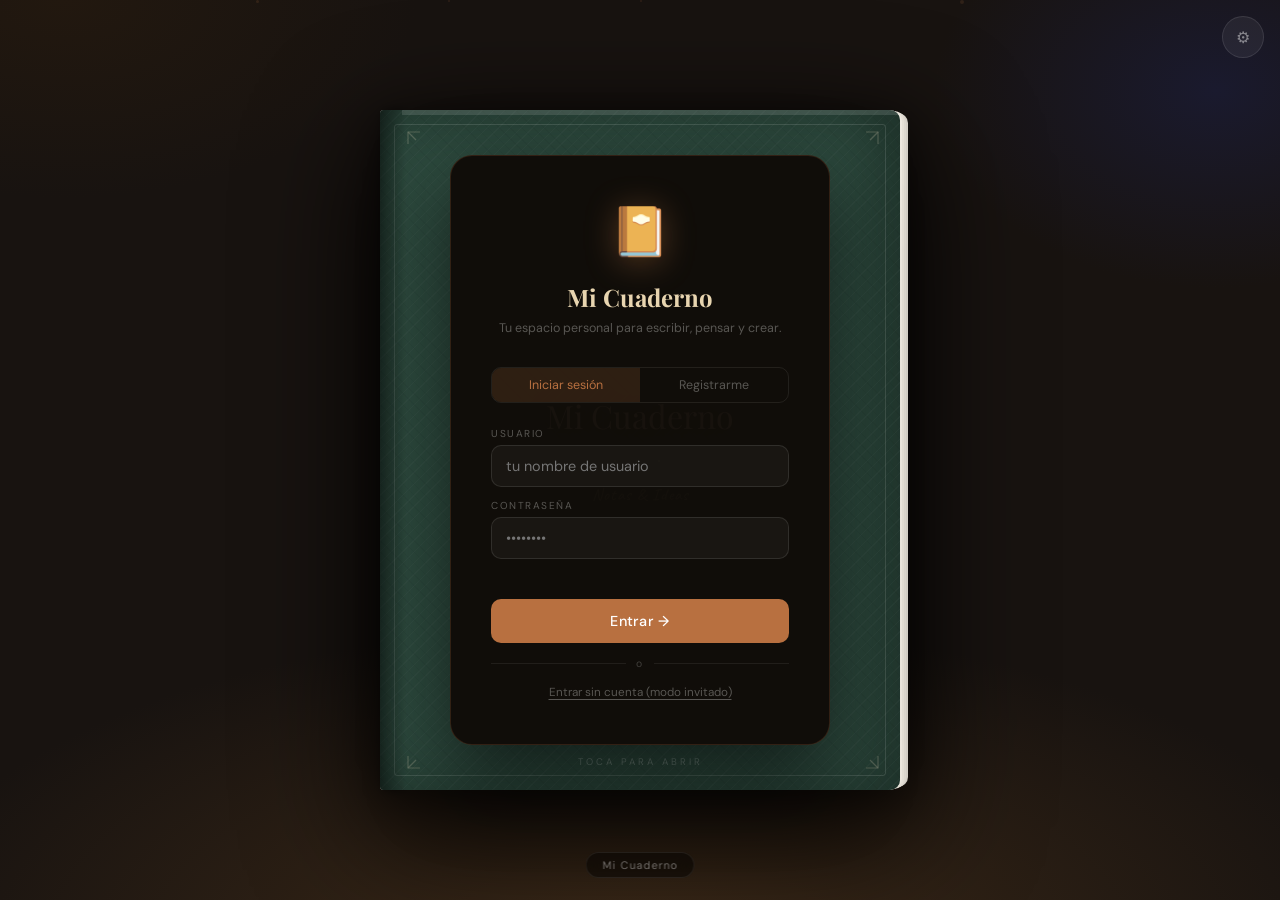
==== commit 339819bc: "Add files via upload" ====
--- a/index.html
+++ b/index.html
@@ -4,150 +4,116 @@
 <meta charset="UTF-8">
 <meta name="viewport" content="width=device-width, initial-scale=1.0">
 <title>Mi Cuaderno</title>
+<link rel="preconnect" href="https://fonts.googleapis.com">
+<link href="https://fonts.googleapis.com/css2?family=Caveat:wght@400;600;700&family=Lora:ital,wght@0,600;1,400&family=DM+Sans:wght@300;400;500&family=Playfair+Display:ital,wght@0,700;1,500&display=swap" rel="stylesheet">
 <style>
-@import url('https://fonts.googleapis.com/css2?family=Caveat:wght@400;600;700&family=Lora:ital,wght@0,600;1,400&family=DM+Sans:wght@300;400;500&family=Playfair+Display:ital,wght@0,700;1,500&display=swap');
-
 *,*::before,*::after{box-sizing:border-box;margin:0;padding:0}
 html,body{width:100%;height:100%;overflow:hidden;background:#181310;font-family:'DM Sans',sans-serif}
 
-body::before{
-  content:'';position:fixed;inset:0;
-  background:
-    radial-gradient(ellipse 90% 55% at 50% 105%,#3d2a18 0%,transparent 65%),
-    radial-gradient(ellipse 50% 40% at 5% 0%,#22180f 0%,transparent 55%),
-    radial-gradient(ellipse 40% 40% at 95% 10%,#1a1a2e 0%,transparent 55%),
-    #181310;
-  z-index:0;
-}
-
-/* floating dust particles */
+body::before{content:'';position:fixed;inset:0;background:radial-gradient(ellipse 90% 55% at 50% 105%,#3d2a18 0%,transparent 65%),radial-gradient(ellipse 50% 40% at 5% 0%,#22180f 0%,transparent 55%),radial-gradient(ellipse 40% 40% at 95% 10%,#1a1a2e 0%,transparent 55%),#181310;z-index:0;}
 .dust{position:fixed;border-radius:50%;background:rgba(184,112,64,.15);pointer-events:none;z-index:0;animation:float linear infinite;}
 @keyframes float{0%{transform:translateY(100vh) rotate(0deg);opacity:0}10%{opacity:1}90%{opacity:.4}100%{transform:translateY(-100px) rotate(720deg);opacity:0}}
 
-#scene{
-  position:fixed;inset:0;display:flex;align-items:center;justify-content:center;
-  z-index:1;perspective:1600px;
-}
-
-/* ── BOOK ── */
-#book{
-  position:relative;
-  width:min(520px, 88vw);
-  height:min(680px, 85vh);
-  transform-style:preserve-3d;
-  filter:drop-shadow(0 32px 60px rgba(0,0,0,.8)) drop-shadow(0 8px 20px rgba(0,0,0,.5));
-}
-
-/* page stack */
-#book::before,#book::after{
-  content:'';position:absolute;
-  top:1px;right:-2px;bottom:1px;
-  width:100%;border-radius:4px 10px 10px 4px;
-  z-index:-1;
-}
+/* ── LOGIN ── */
+#login-screen{position:fixed;inset:0;z-index:9999;display:flex;align-items:center;justify-content:center;}
+.login-card{
+  background:rgba(16,12,8,.97);border:1px solid rgba(184,112,64,.2);border-radius:22px;
+  padding:44px 40px;width:min(380px,92vw);display:flex;flex-direction:column;gap:0;align-items:center;
+  box-shadow:0 32px 80px rgba(0,0,0,.6);position:relative;z-index:1;
+}
+.login-icon{font-size:3rem;margin-bottom:18px;filter:drop-shadow(0 4px 16px rgba(184,112,64,.4));}
+.login-card h2{font-family:'Playfair Display',serif;color:#e8d5b0;font-size:1.5rem;margin-bottom:6px;text-align:center;}
+.login-card p{font-size:.78rem;color:rgba(255,255,255,.3);text-align:center;line-height:1.6;margin-bottom:28px;}
+.login-tabs{display:flex;gap:0;border:1px solid rgba(255,255,255,.08);border-radius:10px;overflow:hidden;margin-bottom:24px;width:100%;}
+.login-tab{flex:1;padding:9px;font-size:.78rem;font-family:'DM Sans',sans-serif;cursor:pointer;border:none;background:transparent;color:rgba(255,255,255,.3);transition:all .2s;}
+.login-tab.on{background:rgba(184,112,64,.18);color:#b87040;}
+.login-field{display:flex;flex-direction:column;gap:5px;width:100%;margin-bottom:12px;}
+.login-label{font-size:.63rem;color:rgba(255,255,255,.3);text-transform:uppercase;letter-spacing:1.5px;}
+.login-input{
+  width:100%;background:rgba(255,255,255,.04);border:1px solid rgba(255,255,255,.1);
+  color:#fff;border-radius:10px;padding:11px 14px;font-size:.9rem;
+  font-family:'DM Sans',sans-serif;outline:none;transition:border-color .2s;
+}
+.login-input:focus{border-color:#b87040;}
+.login-btn{
+  width:100%;padding:13px;background:#b87040;border:none;border-radius:10px;
+  color:#fff;font-size:.9rem;font-family:'DM Sans',sans-serif;font-weight:500;
+  cursor:pointer;transition:all .2s;margin-top:6px;letter-spacing:.3px;
+}
+.login-btn:hover{background:#c98048;transform:translateY(-1px);}
+.login-btn:active{transform:translateY(0);}
+.login-err{font-size:.73rem;color:#e74c3c;text-align:center;min-height:18px;margin-top:4px;}
+.login-sep{display:flex;align-items:center;gap:10px;width:100%;margin:14px 0;}
+.login-sep::before,.login-sep::after{content:'';flex:1;height:1px;background:rgba(255,255,255,.07);}
+.login-sep span{font-size:.65rem;color:rgba(255,255,255,.2);letter-spacing:2px;}
+.login-guest{font-size:.73rem;color:rgba(255,255,255,.3);cursor:pointer;text-decoration:underline;text-underline-offset:3px;text-align:center;}
+.login-guest:hover{color:rgba(255,255,255,.55);}
+
+/* ── USER PILL ── */
+#user-pill{position:fixed;top:16px;left:50%;transform:translateX(-50%);background:rgba(0,0,0,.45);backdrop-filter:blur(10px);border:1px solid rgba(255,255,255,.09);border-radius:24px;padding:5px 14px 5px 10px;display:none;align-items:center;gap:8px;z-index:200;font-size:.72rem;color:rgba(255,255,255,.4);}
+#user-pill.visible{display:flex;}
+#user-avatar-initials{width:22px;height:22px;border-radius:50%;background:#b87040;display:flex;align-items:center;justify-content:center;font-size:.55rem;color:#fff;font-weight:700;flex-shrink:0;}
+#user-name{max-width:120px;overflow:hidden;text-overflow:ellipsis;white-space:nowrap;}
+#logout-btn{font-size:.6rem;color:rgba(255,255,255,.2);cursor:pointer;margin-left:4px;}
+#logout-btn:hover{color:rgba(255,255,255,.5);}
+
+/* ── NOTEBOOKS SIDEBAR ── */
+#nb-sidebar{position:fixed;left:0;top:0;bottom:0;width:240px;background:rgba(8,6,4,.96);backdrop-filter:blur(20px);border-right:1px solid rgba(255,255,255,.07);z-index:150;transform:translateX(-100%);transition:transform .35s cubic-bezier(.77,0,.175,1);display:flex;flex-direction:column;}
+#nb-sidebar.open{transform:translateX(0);}
+#nb-sidebar-header{padding:20px 16px 12px;border-bottom:1px solid rgba(255,255,255,.06);}
+#nb-sidebar-header h3{font-family:'Lora',serif;font-size:.9rem;color:rgba(245,228,198,.7);margin-bottom:12px;}
+#new-nb-btn{width:100%;padding:8px;background:rgba(184,112,64,.15);border:1px solid rgba(184,112,64,.25);color:#b87040;border-radius:8px;font-size:.75rem;font-family:'DM Sans',sans-serif;cursor:pointer;transition:all .2s;}
+#new-nb-btn:hover{background:rgba(184,112,64,.25);}
+#nb-list{flex:1;overflow-y:auto;padding:8px;scrollbar-width:none;}
+#nb-list::-webkit-scrollbar{display:none;}
+.nb-item{padding:10px 12px;border-radius:8px;cursor:pointer;transition:all .15s;margin-bottom:2px;display:flex;align-items:center;gap:8px;}
+.nb-item:hover{background:rgba(255,255,255,.05);}
+.nb-item.active{background:rgba(184,112,64,.15);border:1px solid rgba(184,112,64,.2);}
+.nb-item-dot{width:10px;height:10px;border-radius:50%;flex-shrink:0;}
+.nb-item-name{font-size:.8rem;color:rgba(255,255,255,.6);flex:1;overflow:hidden;text-overflow:ellipsis;white-space:nowrap;}
+.nb-item.active .nb-item-name{color:#b87040;}
+.nb-item-del{font-size:.6rem;color:rgba(255,255,255,.2);cursor:pointer;opacity:0;transition:opacity .15s;}
+.nb-item:hover .nb-item-del{opacity:1;}
+
+/* ── SCENE & BOOK ── */
+#scene{position:fixed;inset:0;display:flex;align-items:center;justify-content:center;z-index:1;perspective:1600px;}
+#book{position:relative;width:min(520px, 88vw);height:min(680px, 85vh);transform-style:preserve-3d;filter:drop-shadow(0 32px 60px rgba(0,0,0,.8)) drop-shadow(0 8px 20px rgba(0,0,0,.5));}
+#book::before,#book::after{content:'';position:absolute;top:1px;right:-2px;bottom:1px;width:100%;border-radius:4px 10px 10px 4px;z-index:-1;}
 #book::before{background:#ede8df;right:-2px;}
 #book::after{background:#e5e0d6;right:-4px;z-index:-2;}
-
-/* extra page stacks */
 .page-stack{position:absolute;top:2px;bottom:2px;right:-6px;width:100%;border-radius:4px 10px 10px 4px;background:#ddd8cf;z-index:-3;}
 .page-stack2{position:absolute;top:3px;bottom:3px;right:-8px;width:100%;border-radius:4px 10px 10px 4px;background:#d4cfc6;z-index:-4;}
 
 /* ── SPINE ── */
-#spine{
-  position:absolute;left:0;top:0;bottom:0;width:22px;
-  background:linear-gradient(to right,#100d09,#201810,#150f0a,#100d09);
-  border-radius:5px 0 0 5px;
-  z-index:15;
-  box-shadow:inset -2px 0 6px rgba(0,0,0,.5),2px 0 8px rgba(0,0,0,.4);
-  display:flex;align-items:center;justify-content:center;
-}
-#spine span{
-  writing-mode:vertical-rl;transform:rotate(180deg);
-  font-family:'Caveat',cursive;font-size:.58rem;
-  color:rgba(255,255,255,.2);letter-spacing:3px;text-transform:uppercase;
-  user-select:none;
-}
+#spine{position:absolute;left:0;top:0;bottom:0;width:22px;background:linear-gradient(to right,#100d09,#201810,#150f0a,#100d09);border-radius:5px 0 0 5px;z-index:15;box-shadow:inset -2px 0 6px rgba(0,0,0,.5),2px 0 8px rgba(0,0,0,.4);display:flex;align-items:center;justify-content:center;}
+#spine span{writing-mode:vertical-rl;transform:rotate(180deg);font-family:'Caveat',cursive;font-size:.58rem;color:rgba(255,255,255,.2);letter-spacing:3px;text-transform:uppercase;user-select:none;}
 
 /* ── PAGE ── */
-#page{
-  position:absolute;left:0;top:0;right:0;bottom:0;
-  background:#faf7f1;
-  border-radius:4px 10px 10px 4px;
-  overflow:hidden;
-}
-#page.lines::after{
-  content:'';position:absolute;inset:0;
-  background-image:
-    linear-gradient(to right,rgba(210,120,90,.22) 0,rgba(210,120,90,.22) 1px,transparent 1px),
-    repeating-linear-gradient(to bottom,transparent 0,transparent 33px,rgba(170,195,220,.55) 33px,rgba(170,195,220,.55) 34px);
-  background-size:100% 100%,100% 34px;
-  background-position:54px 0,0 52px;
-  pointer-events:none;z-index:0;
-}
-#page.dots::after{
-  content:'';position:absolute;inset:0;
-  background-image:radial-gradient(circle, rgba(170,195,220,.7) 1px, transparent 1px);
-  background-size:22px 22px;
-  background-position:54px 52px;
-  pointer-events:none;z-index:0;
-}
-#page.grid::after{
-  content:'';position:absolute;inset:0;
-  background-image:
-    linear-gradient(rgba(170,195,220,.4) 1px,transparent 1px),
-    linear-gradient(90deg,rgba(170,195,220,.4) 1px,transparent 1px);
-  background-size:22px 22px;
-  background-position:54px 52px;
-  pointer-events:none;z-index:0;
-}
-
-/* page header area */
-#page-header{
-  position:absolute;top:0;left:22px;right:0;height:48px;
-  border-bottom:1px solid rgba(210,120,90,.18);
-  display:flex;align-items:center;padding-left:36px;
-  z-index:2;pointer-events:none;
-}
+#page{position:absolute;left:0;top:0;right:0;bottom:0;background:#faf7f1;border-radius:4px 10px 10px 4px;overflow:hidden;}
+#page.lines::after{content:'';position:absolute;inset:0;background-image:linear-gradient(to right,rgba(210,120,90,.22) 0,rgba(210,120,90,.22) 1px,transparent 1px),repeating-linear-gradient(to bottom,transparent 0,transparent 33px,rgba(170,195,220,.55) 33px,rgba(170,195,220,.55) 34px);background-size:100% 100%,100% 34px;background-position:54px 0,0 52px;pointer-events:none;z-index:0;}
+#page.dots::after{content:'';position:absolute;inset:0;background-image:radial-gradient(circle,rgba(170,195,220,.7) 1px,transparent 1px);background-size:22px 22px;background-position:54px 52px;pointer-events:none;z-index:0;}
+#page.grid::after{content:'';position:absolute;inset:0;background-image:linear-gradient(rgba(170,195,220,.4) 1px,transparent 1px),linear-gradient(90deg,rgba(170,195,220,.4) 1px,transparent 1px);background-size:22px 22px;background-position:54px 52px;pointer-events:none;z-index:0;}
+#page-header{position:absolute;top:0;left:22px;right:0;height:48px;border-bottom:1px solid rgba(210,120,90,.18);display:flex;align-items:center;padding-left:36px;z-index:2;pointer-events:none;}
 #page-date{font-family:'Caveat',cursive;font-size:.75rem;color:rgba(184,112,64,.45);letter-spacing:1px;}
-
-/* editable text area */
-#page-text{
-  position:absolute;
-  top:52px;left:62px;right:16px;bottom:40px;
-  outline:none;
-  font-family:'Caveat',cursive;
-  font-size:1.2rem;
-  color:#252018;
-  line-height:34px;
-  word-break:break-word;
-  overflow-y:hidden;overflow-x:hidden;
-  caret-color:#b87040;
-  z-index:1;
-  scrollbar-width:none;
-}
+#page-tags{position:absolute;top:12px;right:16px;display:flex;gap:4px;flex-wrap:wrap;justify-content:flex-end;z-index:3;max-width:180px;}
+.tag-chip{font-size:.58rem;padding:2px 7px;border-radius:10px;font-family:'DM Sans',sans-serif;color:#fff;cursor:pointer;opacity:.75;}
+.tag-chip:hover{opacity:1;}
+#page-text{position:absolute;top:52px;left:62px;right:16px;bottom:40px;outline:none;font-family:'Caveat',cursive;font-size:1.2rem;color:#252018;line-height:34px;word-break:break-word;overflow-y:hidden;overflow-x:hidden;caret-color:#b87040;z-index:1;scrollbar-width:none;}
 #page-text::-webkit-scrollbar{display:none;}
 #page-text:empty::before{content:attr(data-ph);color:#ccc;pointer-events:none;}
 #page-text:focus{outline:none;}
 #page-text img{max-width:100%;border-radius:3px;box-shadow:0 2px 10px rgba(0,0,0,.15);}
-
 .img-wrap{display:inline-block;position:relative;cursor:move;user-select:none;vertical-align:top;margin:2px;}
 .img-wrap img{width:100%;display:block;border-radius:3px;}
 .img-resize{position:absolute;bottom:-5px;right:-5px;width:12px;height:12px;background:#b87040;border-radius:50%;cursor:se-resize;z-index:5;}
-.img-del{position:absolute;top:-6px;right:-6px;width:16px;height:16px;background:#c0392b;border-radius:50%;cursor:pointer;z-index:5;display:flex;align-items:center;justify-content:center;font-size:.55rem;color:#fff;display:none;}
+.img-del{position:absolute;top:-6px;right:-6px;width:16px;height:16px;background:#c0392b;border-radius:50%;cursor:pointer;z-index:5;display:none;align-items:center;justify-content:center;font-size:.55rem;color:#fff;}
 .img-wrap:hover .img-del{display:flex;}
-
-/* sticker in page */
 .sticker-el{position:absolute;font-size:2rem;cursor:move;user-select:none;z-index:10;transition:transform .1s;line-height:1;}
 .sticker-el:hover{transform:scale(1.15);}
 .sticker-del{position:absolute;top:-8px;right:-8px;width:16px;height:16px;background:#c0392b;border-radius:50%;color:#fff;font-size:.5rem;display:none;align-items:center;justify-content:center;cursor:pointer;z-index:11;}
 .sticker-el:hover .sticker-del{display:flex;}
-
-/* page number */
-#pg-num{
-  position:absolute;bottom:12px;right:20px;
-  font-family:'Lora',serif;font-size:.7rem;color:#bbb;
-  pointer-events:none;z-index:2;
-}
+#pg-num{position:absolute;bottom:12px;right:20px;font-family:'Lora',serif;font-size:.7rem;color:#bbb;pointer-events:none;z-index:2;}
+#wc{position:absolute;bottom:12px;left:60px;font-size:.6rem;color:rgba(184,112,64,.4);pointer-events:none;z-index:2;font-family:'DM Sans',sans-serif;letter-spacing:1px;}
 
 /* ── BOOKMARKS ── */
 #bookmarks{position:absolute;top:30px;right:-12px;display:flex;flex-direction:column;gap:6px;z-index:12;}
@@ -155,258 +121,135 @@
 .bm:hover{transform:translateX(-4px);width:28px;}
 .bm.active{transform:translateX(-6px);width:30px;}
 
-/* ── FLIP LAYER ── */
-#flip{
-  position:absolute;inset:0;
-  transform-origin:left center;
-  transform-style:preserve-3d;
-  pointer-events:none;z-index:20;display:none;
-}
-.fl-face{
-  position:absolute;inset:0;
-  border-radius:4px 10px 10px 4px;
-  backface-visibility:hidden;overflow:hidden;
-}
+/* ── FLIP ── */
+#flip{position:absolute;inset:0;transform-origin:left center;transform-style:preserve-3d;pointer-events:none;z-index:20;display:none;}
+.fl-face{position:absolute;inset:0;border-radius:4px 10px 10px 4px;backface-visibility:hidden;overflow:hidden;}
 #fl-front{background:#faf7f1;}
 #fl-back{background:#f4f0e8;transform:rotateY(180deg);}
-#fl-front::after{
-  content:'';position:absolute;top:0;right:0;bottom:0;width:60px;
-  background:linear-gradient(to left,rgba(0,0,0,.16),transparent);pointer-events:none;
-}
-#fl-back::before{
-  content:'';position:absolute;top:0;left:0;bottom:0;width:60px;
-  background:linear-gradient(to right,rgba(0,0,0,.12),transparent);pointer-events:none;
-}
-#fl-front::before,#fl-back::after{
-  content:'';position:absolute;inset:0;z-index:0;
-  background-image:repeating-linear-gradient(to bottom,transparent 0,transparent 33px,rgba(170,195,220,.55) 33px,rgba(170,195,220,.55) 34px);
-  background-size:100% 34px;background-position:0 52px;pointer-events:none;
-}
-
+#fl-front::after{content:'';position:absolute;top:0;right:0;bottom:0;width:60px;background:linear-gradient(to left,rgba(0,0,0,.16),transparent);pointer-events:none;}
+#fl-back::before{content:'';position:absolute;top:0;left:0;bottom:0;width:60px;background:linear-gradient(to right,rgba(0,0,0,.12),transparent);pointer-events:none;}
+#fl-front::before,#fl-back::after{content:'';position:absolute;inset:0;z-index:0;background-image:repeating-linear-gradient(to bottom,transparent 0,transparent 33px,rgba(170,195,220,.55) 33px,rgba(170,195,220,.55) 34px);background-size:100% 34px;background-position:0 52px;pointer-events:none;}
 @keyframes fwd{0%{transform:rotateY(0)}100%{transform:rotateY(-180deg)}}
 @keyframes bck{0%{transform:rotateY(-180deg)}100%{transform:rotateY(0)}}
 #flip.fwd{animation:fwd .65s cubic-bezier(.77,0,.175,1) forwards;}
 #flip.bck{animation:bck .65s cubic-bezier(.77,0,.175,1) forwards;}
 
 /* ── NAV ZONES ── */
-.nz{
-  position:absolute;top:0;bottom:0;width:60px;
-  z-index:30;cursor:pointer;
-  display:flex;align-items:center;justify-content:center;
-  opacity:0;transition:opacity .2s;
-}
+.nz{position:absolute;top:0;bottom:0;width:60px;z-index:30;cursor:pointer;display:flex;align-items:center;justify-content:center;opacity:0;transition:opacity .2s;}
 .nz:hover{opacity:1;}
 #nz-l{left:0;border-radius:4px 0 0 4px;background:linear-gradient(to right,rgba(0,0,0,.07),transparent);}
 #nz-r{right:0;border-radius:0 10px 10px 0;background:linear-gradient(to left,rgba(0,0,0,.07),transparent);}
 .nz svg{width:20px;height:20px;fill:none;stroke:#888;stroke-width:2.5;stroke-linecap:round;stroke-linejoin:round;}
 
 /* ── COVER ── */
-#cover{
-  position:absolute;inset:0;
-  border-radius:4px 10px 10px 4px;
-  background:var(--cv,#2d4a3e);
-  display:flex;flex-direction:column;align-items:center;justify-content:center;
-  z-index:50;
-  transform-origin:left center;
-  transform-style:preserve-3d;
-  transition:transform .9s cubic-bezier(.77,0,.175,1);
-  overflow:hidden;
-  box-shadow:inset -20px 0 60px rgba(0,0,0,.35);
-}
+#cover{position:absolute;inset:0;border-radius:4px 10px 10px 4px;background:var(--cv,#2d4a3e);display:flex;flex-direction:column;align-items:center;justify-content:center;z-index:50;transform-origin:left center;transform-style:preserve-3d;transition:transform .9s cubic-bezier(.77,0,.175,1);overflow:hidden;box-shadow:inset -20px 0 60px rgba(0,0,0,.35);}
 #cover.open{transform:rotateY(-175deg);pointer-events:none;}
 #cover.closing{pointer-events:none;}
-
-/* cover cursor only when closed */
 #cover:not(.open){cursor:pointer;}
-
-/* cover texture */
-#cover::before{
-  content:'';position:absolute;inset:0;
-  background-image:
-    repeating-linear-gradient(135deg,rgba(255,255,255,.025) 0,rgba(255,255,255,.025) 1px,transparent 1px,transparent 8px),
-    repeating-linear-gradient(45deg,rgba(0,0,0,.04) 0,rgba(0,0,0,.04) 1px,transparent 1px,transparent 8px);
-  pointer-events:none;z-index:1;
-}
-/* inner border */
-#cover::after{
-  content:'';position:absolute;inset:14px;
-  border:1px solid rgba(255,255,255,.12);border-radius:3px;pointer-events:none;z-index:2;
-}
-/* corner ornaments on cover */
+#cover::before{content:'';position:absolute;inset:0;background-image:repeating-linear-gradient(135deg,rgba(255,255,255,.025) 0,rgba(255,255,255,.025) 1px,transparent 1px,transparent 8px),repeating-linear-gradient(45deg,rgba(0,0,0,.04) 0,rgba(0,0,0,.04) 1px,transparent 1px,transparent 8px);pointer-events:none;z-index:1;}
+#cover::after{content:'';position:absolute;inset:14px;border:1px solid rgba(255,255,255,.12);border-radius:3px;pointer-events:none;z-index:2;}
 .cv-corner{position:absolute;width:28px;height:28px;z-index:3;pointer-events:none;opacity:.35;}
 .cv-corner svg{width:100%;height:100%;}
 .cv-corner.tl{top:20px;left:26px;}
 .cv-corner.tr{top:20px;right:20px;transform:scaleX(-1);}
 .cv-corner.bl{bottom:20px;left:26px;transform:scaleY(-1);}
 .cv-corner.br{bottom:20px;right:20px;transform:scale(-1);}
-
-/* spine shadow on cover */
 #cover-spine-sh{position:absolute;left:0;top:0;bottom:0;width:26px;background:linear-gradient(to right,rgba(0,0,0,.45),transparent);pointer-events:none;z-index:4;}
-
-/* cover image */
-#cv-img{
-  position:absolute;inset:0;object-fit:cover;
-  border-radius:inherit;
-  display:none;z-index:0;
-}
-#cv-img-overlay{
-  position:absolute;inset:0;z-index:1;pointer-events:none;
-  background:linear-gradient(to bottom,rgba(0,0,0,.1),rgba(0,0,0,.55));
-  display:none;
-}
-
-/* cover band / ribbon */
-#cv-band{
-  position:absolute;top:0;left:22px;right:0;height:5px;
-  background:rgba(255,255,255,.12);
-  z-index:3;pointer-events:none;
-}
-
-#cv-title{
-  font-family:'Playfair Display',serif;
-  font-size:min(2rem,5.5vw);
-  color:rgba(245,228,198,.95);
-  text-align:center;
-  position:relative;z-index:5;
-  text-shadow:0 2px 18px rgba(0,0,0,.6);
-  padding:0 32px;
-  word-break:break-word;
-  line-height:1.3;
-}
-#cv-deco{
-  position:relative;z-index:5;
-  color:rgba(245,228,198,.3);
-  font-size:1.3rem;
-  margin:10px 0;
-  letter-spacing:6px;
-}
-#cv-sub{
-  font-family:'Caveat',cursive;
-  font-size:1.05rem;
-  color:rgba(245,228,198,.5);
-  position:relative;z-index:5;
-  letter-spacing:1px;
-}
-#cv-hint{
-  position:absolute;bottom:22px;
-  font-family:'DM Sans',sans-serif;
-  font-size:.6rem;color:rgba(255,255,255,.25);
-  letter-spacing:3px;text-transform:uppercase;
-  z-index:5;animation:blink 2.5s ease-in-out infinite;
-}
+#cv-img{position:absolute;inset:0;object-fit:cover;border-radius:inherit;display:none;z-index:0;}
+#cv-img-overlay{position:absolute;inset:0;z-index:1;pointer-events:none;background:linear-gradient(to bottom,rgba(0,0,0,.1),rgba(0,0,0,.55));display:none;}
+#cv-band{position:absolute;top:0;left:22px;right:0;height:5px;background:rgba(255,255,255,.12);z-index:3;pointer-events:none;}
+#cv-title{font-family:'Playfair Display',serif;font-size:min(2rem,5.5vw);color:rgba(245,228,198,.95);text-align:center;position:relative;z-index:5;text-shadow:0 2px 18px rgba(0,0,0,.6);padding:0 32px;word-break:break-word;line-height:1.3;}
+#cv-deco{position:relative;z-index:5;color:rgba(245,228,198,.3);font-size:1.3rem;margin:10px 0;letter-spacing:6px;}
+#cv-sub{font-family:'Caveat',cursive;font-size:1.05rem;color:rgba(245,228,198,.5);position:relative;z-index:5;letter-spacing:1px;}
+#cv-hint{position:absolute;bottom:22px;font-family:'DM Sans',sans-serif;font-size:.6rem;color:rgba(255,255,255,.25);letter-spacing:3px;text-transform:uppercase;z-index:5;animation:blink 2.5s ease-in-out infinite;}
 @keyframes blink{0%,100%{opacity:.15}50%{opacity:.7}}
 
-/* close button - appears when book is open */
-#close-btn{
-  position:fixed;top:16px;left:16px;
-  width:42px;height:42px;border-radius:50%;
-  background:rgba(255,255,255,.07);
-  border:1px solid rgba(255,255,255,.12);
-  color:rgba(255,255,255,.5);
-  cursor:pointer;
-  display:none;
-  align-items:center;justify-content:center;
-  z-index:200;transition:all .25s;
-  font-size:1.1rem;
-}
+/* ── BUTTONS ── */
+#close-btn{position:fixed;top:16px;left:16px;width:42px;height:42px;border-radius:50%;background:rgba(255,255,255,.07);border:1px solid rgba(255,255,255,.12);color:rgba(255,255,255,.5);cursor:pointer;display:none;align-items:center;justify-content:center;z-index:200;transition:all .25s;font-size:1.1rem;}
 #close-btn.visible{display:flex;}
-#close-btn:hover{background:rgba(184,112,64,.35);color:#fff;border-color:rgba(184,112,64,.5);transform:scale(1.05);}
-#close-btn-label{
-  position:fixed;top:62px;left:8px;
-  font-size:.55rem;color:rgba(255,255,255,.2);
-  letter-spacing:2px;text-transform:uppercase;
-  display:none;pointer-events:none;z-index:200;text-align:center;width:58px;
-}
+#close-btn:hover{background:rgba(184,112,64,.35);color:#fff;border-color:rgba(184,112,64,.5);}
+#close-btn-label{position:fixed;top:62px;left:8px;font-size:.55rem;color:rgba(255,255,255,.2);letter-spacing:2px;text-transform:uppercase;display:none;pointer-events:none;z-index:200;text-align:center;width:58px;}
 #close-btn-label.visible{display:block;}
-
-/* ── BADGE ── */
-#badge{
-  position:fixed;bottom:22px;left:50%;transform:translateX(-50%);
-  background:rgba(0,0,0,.42);backdrop-filter:blur(8px);
-  border:1px solid rgba(255,255,255,.08);
-  color:rgba(255,255,255,.4);font-size:.68rem;
-  padding:5px 16px;border-radius:20px;letter-spacing:1px;
-  z-index:100;pointer-events:none;
-  font-family:'DM Sans',sans-serif;
-}
-
-/* ── GEAR BUTTON ── */
-#gear{
-  position:fixed;top:16px;right:16px;
-  width:42px;height:42px;border-radius:50%;
-  background:rgba(255,255,255,.06);
-  border:1px solid rgba(255,255,255,.1);
-  color:rgba(255,255,255,.45);
-  cursor:pointer;display:flex;align-items:center;justify-content:center;
-  z-index:200;transition:all .2s;font-size:1rem;
-}
+#nb-btn{position:fixed;top:16px;left:68px;width:42px;height:42px;border-radius:50%;background:rgba(255,255,255,.06);border:1px solid rgba(255,255,255,.1);color:rgba(255,255,255,.45);cursor:pointer;display:none;align-items:center;justify-content:center;z-index:200;transition:all .2s;font-size:.9rem;}
+#nb-btn.visible{display:flex;}
+#nb-btn:hover{background:rgba(184,112,64,.3);color:#fff;}
+#badge{position:fixed;bottom:22px;left:50%;transform:translateX(-50%);background:rgba(0,0,0,.42);backdrop-filter:blur(8px);border:1px solid rgba(255,255,255,.08);color:rgba(255,255,255,.4);font-size:.68rem;padding:5px 16px;border-radius:20px;letter-spacing:1px;z-index:100;pointer-events:none;font-family:'DM Sans',sans-serif;}
+#gear{position:fixed;top:16px;right:16px;width:42px;height:42px;border-radius:50%;background:rgba(255,255,255,.06);border:1px solid rgba(255,255,255,.1);color:rgba(255,255,255,.45);cursor:pointer;display:flex;align-items:center;justify-content:center;z-index:200;transition:all .2s;font-size:1rem;}
 #gear:hover{background:rgba(184,112,64,.3);color:#fff;border-color:rgba(184,112,64,.4);}
 
 /* ── SETTINGS PANEL ── */
-#panel{
-  position:fixed;top:66px;right:14px;
-  width:260px;
-  background:rgba(12,9,6,.95);backdrop-filter:blur(28px);
-  border:1px solid rgba(255,255,255,.09);border-radius:16px;
-  padding:18px;z-index:199;
-  display:flex;flex-direction:column;gap:14px;
-  transform:translateX(300px) scale(.96);opacity:0;
-  transition:transform .3s cubic-bezier(.77,0,.175,1),opacity .3s;
-  pointer-events:none;
-  max-height:calc(100vh - 90px);overflow-y:auto;
-  scrollbar-width:none;
-}
+#panel{position:fixed;top:66px;right:14px;width:270px;background:rgba(12,9,6,.96);backdrop-filter:blur(28px);border:1px solid rgba(255,255,255,.09);border-radius:16px;padding:18px;z-index:199;display:flex;flex-direction:column;gap:14px;transform:translateX(300px) scale(.96);opacity:0;transition:transform .3s cubic-bezier(.77,0,.175,1),opacity .3s;pointer-events:none;max-height:calc(100vh - 90px);overflow-y:auto;scrollbar-width:none;}
 #panel::-webkit-scrollbar{display:none;}
 #panel.open{transform:translateX(0) scale(1);opacity:1;pointer-events:all;}
-
 #panel h3{font-family:'Lora',serif;font-size:.9rem;color:rgba(245,228,198,.75);border-bottom:1px solid rgba(255,255,255,.07);padding-bottom:9px;}
-
 .sec{display:flex;flex-direction:column;gap:7px;}
 .lbl{font-size:.63rem;color:rgba(255,255,255,.32);text-transform:uppercase;letter-spacing:1.5px;}
 .row{display:flex;gap:5px;flex-wrap:wrap;align-items:center;}
-
-.pb{
-  background:rgba(255,255,255,.05);border:1px solid rgba(255,255,255,.09);
-  color:rgba(255,255,255,.62);border-radius:8px;
-  padding:5px 9px;font-size:.72rem;font-family:'DM Sans',sans-serif;
-  cursor:pointer;transition:all .15s;white-space:nowrap;
-}
+.pb{background:rgba(255,255,255,.05);border:1px solid rgba(255,255,255,.09);color:rgba(255,255,255,.62);border-radius:8px;padding:5px 9px;font-size:.72rem;font-family:'DM Sans',sans-serif;cursor:pointer;transition:all .15s;white-space:nowrap;}
 .pb:hover,.pb.on{background:rgba(184,112,64,.28);border-color:rgba(184,112,64,.4);color:#fff;}
-
 .pr{width:100%;accent-color:#b87040;}
 .pc{width:26px;height:26px;border-radius:50%;border:2px solid rgba(255,255,255,.18);cursor:pointer;background:none;padding:0;}
-
 .sw{width:22px;height:22px;border-radius:50%;cursor:pointer;border:2.5px solid transparent;transition:transform .15s;flex-shrink:0;}
 .sw:hover{transform:scale(1.28);}
 .sw.on{border-color:#fff;}
-
-/* sticker picker */
 #sticker-picker{display:flex;flex-wrap:wrap;gap:4px;max-height:90px;overflow-y:auto;scrollbar-width:none;}
 #sticker-picker::-webkit-scrollbar{display:none;}
 .st-opt{font-size:1.35rem;cursor:pointer;padding:2px;border-radius:4px;transition:transform .15s;line-height:1;}
 .st-opt:hover{transform:scale(1.3);}
+#tag-row{display:flex;gap:5px;flex-wrap:wrap;align-items:center;}
+.tag-pill{font-size:.65rem;padding:3px 9px;border-radius:12px;color:#fff;cursor:pointer;opacity:.7;transition:opacity .15s;display:flex;align-items:center;gap:4px;}
+.tag-pill:hover{opacity:1;}
+.tag-pill .tp-del{font-size:.55rem;opacity:.6;}
+#new-tag-input{background:rgba(255,255,255,.05);border:1px solid rgba(255,255,255,.1);color:#fff;border-radius:8px;padding:4px 8px;font-size:.72rem;font-family:'DM Sans',sans-serif;outline:none;width:90px;}
+#new-tag-input:focus{border-color:#b87040;}
+
+/* ── TOC MODAL ── */
+#toc-modal{position:fixed;inset:0;background:rgba(0,0,0,.78);backdrop-filter:blur(10px);z-index:600;display:none;align-items:center;justify-content:center;}
+#toc-modal.open{display:flex;}
+.toc-box{background:#0e0b08;border:1px solid rgba(255,255,255,.1);border-radius:16px;padding:26px;width:min(420px,94vw);max-height:80vh;overflow-y:auto;display:flex;flex-direction:column;gap:14px;scrollbar-width:thin;}
+.toc-box h2{font-family:'Playfair Display',serif;color:#b87040;font-size:1.1rem;position:sticky;top:0;background:#0e0b08;padding-bottom:8px;}
+.toc-entry{display:flex;align-items:center;gap:10px;padding:8px 10px;border-radius:8px;cursor:pointer;transition:background .15s;}
+.toc-entry:hover{background:rgba(255,255,255,.05);}
+.toc-pg{font-size:.65rem;color:#b87040;font-family:'Lora',serif;min-width:28px;}
+.toc-preview{font-size:.78rem;color:rgba(255,255,255,.5);flex:1;overflow:hidden;text-overflow:ellipsis;white-space:nowrap;}
+.toc-tags{display:flex;gap:3px;flex-shrink:0;}
+.toc-tag{font-size:.55rem;padding:1px 5px;border-radius:6px;color:#fff;opacity:.7;}
+.toc-empty{font-size:.78rem;color:rgba(255,255,255,.25);text-align:center;padding:20px 0;}
+
+/* ── FOCUS MODE ── */
+#focus-overlay{position:fixed;inset:0;background:#0a0806;z-index:400;display:none;flex-direction:column;align-items:center;justify-content:center;}
+#focus-overlay.open{display:flex;}
+#focus-text{width:min(600px,85vw);height:min(500px,75vh);outline:none;background:transparent;border:none;resize:none;font-family:'Caveat',cursive;font-size:1.5rem;color:#e8d5b0;line-height:1.8;caret-color:#b87040;scrollbar-width:none;}
+#focus-text::-webkit-scrollbar{display:none;}
+#focus-wc{position:fixed;bottom:24px;font-size:.65rem;color:rgba(255,255,255,.2);letter-spacing:2px;font-family:'DM Sans',sans-serif;}
+#focus-close{position:fixed;top:20px;right:20px;color:rgba(255,255,255,.3);font-size:1.2rem;cursor:pointer;background:none;border:none;}
+#focus-close:hover{color:rgba(255,255,255,.7);}
+
+/* ── DRAW CANVAS ── */
+#draw-overlay{position:fixed;inset:0;z-index:350;display:none;}
+#draw-overlay.open{display:block;}
+#draw-canvas{position:absolute;inset:0;cursor:crosshair;touch-action:none;}
+#draw-toolbar{position:fixed;bottom:24px;left:50%;transform:translateX(-50%);background:rgba(12,9,6,.95);backdrop-filter:blur(20px);border:1px solid rgba(255,255,255,.1);border-radius:32px;padding:8px 16px;display:flex;align-items:center;gap:12px;z-index:360;}
+.dt-btn{background:none;border:none;color:rgba(255,255,255,.5);font-size:.8rem;cursor:pointer;padding:4px 8px;border-radius:8px;font-family:'DM Sans',sans-serif;transition:all .15s;}
+.dt-btn:hover,.dt-btn.on{background:rgba(184,112,64,.2);color:#b87040;}
+#draw-color{width:22px;height:22px;border-radius:50%;border:2px solid rgba(255,255,255,.2);cursor:pointer;padding:0;}
+#draw-size{width:70px;accent-color:#b87040;}
 
 /* ── COVER MODAL ── */
-#cm{position:fixed;inset:0;background:rgba(0,0,0,.75);backdrop-filter:blur(8px);z-index:500;display:none;align-items:center;justify-content:center;}
+#cm{position:fixed;inset:0;background:rgba(0,0,0,.78);backdrop-filter:blur(10px);z-index:600;display:none;align-items:center;justify-content:center;}
 #cm.open{display:flex;}
-.cmb{background:#0e0b08;border:1px solid rgba(255,255,255,.1);border-radius:16px;padding:28px;width:min(360px,94vw);display:flex;flex-direction:column;gap:13px;}
-.cmb h2{font-family:'Playfair Display',serif;color:#b87040;font-size:1.15rem;}
-.cmf{display:flex;flex-direction:column;gap:5px;}
-.cmf label{font-size:.66rem;color:rgba(255,255,255,.38);text-transform:uppercase;letter-spacing:1px;}
-.cmf input[type=text]{background:rgba(255,255,255,.05);border:1px solid rgba(255,255,255,.1);color:#fff;border-radius:8px;padding:8px 12px;font-size:.88rem;font-family:'DM Sans',sans-serif;outline:none;width:100%;}
+.cmb{background:#0e0b08;border:1px solid rgba(255,255,255,.1);border-radius:16px;padding:26px;width:min(380px,94vw);display:flex;flex-direction:column;gap:14px;}
+.cmb h2{font-family:'Playfair Display',serif;color:#b87040;font-size:1.1rem;}
+.cmf{display:flex;flex-direction:column;gap:6px;}
+.cmf label{font-size:.68rem;color:rgba(255,255,255,.35);text-transform:uppercase;letter-spacing:1px;}
+.cmf input[type=text]{background:rgba(255,255,255,.05);border:1px solid rgba(255,255,255,.1);color:#fff;border-radius:8px;padding:8px 11px;font-size:.85rem;font-family:'DM Sans',sans-serif;outline:none;}
 .cmf input[type=text]:focus{border-color:#b87040;}
-.cmbtns{display:flex;gap:8px;justify-content:flex-end;margin-top:4px;}
-.cmbtn{background:rgba(255,255,255,.05);border:1px solid rgba(255,255,255,.1);color:#fff;border-radius:8px;padding:7px 16px;font-size:.78rem;font-family:'DM Sans',sans-serif;cursor:pointer;transition:all .15s;}
-.cmbtn.ok{background:#b87040;border-color:#b87040;}
-.cmbtn:hover{opacity:.82;}
-
-/* image preview in modal */
-#cv-img-preview{
-  width:100%;height:90px;object-fit:cover;border-radius:8px;display:none;margin-top:4px;
-  border:1px solid rgba(255,255,255,.1);
-}
-
-/* color gradient picker section */
+#cv-img-preview{max-height:80px;border-radius:6px;display:none;margin-top:4px;}
+.cmbtns{display:flex;gap:8px;justify-content:flex-end;flex-wrap:wrap;}
+.cmbtn{background:rgba(255,255,255,.06);border:1px solid rgba(255,255,255,.1);color:rgba(255,255,255,.6);border-radius:8px;padding:7px 14px;font-size:.78rem;font-family:'DM Sans',sans-serif;cursor:pointer;transition:all .15s;}
+.cmbtn:hover{background:rgba(255,255,255,.1);}
+.cmbtn.ok{background:#b87040;border-color:#b87040;color:#fff;}
+.cmbtn.ok:hover{background:#c98048;}
 .grad-opts{display:flex;flex-wrap:wrap;gap:6px;margin-top:4px;}
 .grad-sw{width:44px;height:28px;border-radius:6px;cursor:pointer;border:2px solid transparent;transition:transform .15s;}
 .grad-sw:hover{transform:scale(1.1);}
@@ -428,46 +271,95 @@
 .dl-preview{background:rgba(255,255,255,.03);border:1px solid rgba(255,255,255,.07);border-radius:8px;padding:10px 12px;font-size:.72rem;color:rgba(255,255,255,.35);min-height:36px;max-height:80px;overflow-y:auto;scrollbar-width:none;}
 .dl-preview::-webkit-scrollbar{display:none;}
 
-#toast{position:fixed;bottom:18px;left:50%;transform:translateX(-50%) translateY(55px);background:rgba(35,130,60,.9);color:#fff;padding:6px 18px;border-radius:20px;font-size:.76rem;z-index:999;transition:transform .3s;pointer-events:none;font-family:'DM Sans',sans-serif;}
-#toast.show{transform:translateX(-50%) translateY(0);}
-
 /* ── SEARCH BAR ── */
-#search-bar{
-  position:fixed;top:16px;left:50%;transform:translateX(-50%);
-  display:none;align-items:center;gap:8px;
-  background:rgba(12,9,6,.92);backdrop-filter:blur(16px);
-  border:1px solid rgba(255,255,255,.12);
-  border-radius:24px;padding:6px 14px;z-index:300;
-  width:min(320px,70vw);
-}
+#search-bar{position:fixed;top:16px;left:50%;transform:translateX(-50%);display:none;align-items:center;gap:8px;background:rgba(12,9,6,.92);backdrop-filter:blur(16px);border:1px solid rgba(255,255,255,.12);border-radius:24px;padding:6px 14px;z-index:300;width:min(320px,70vw);}
 #search-bar.visible{display:flex;}
 #search-inp{background:none;border:none;outline:none;color:#fff;font-family:'DM Sans',sans-serif;font-size:.82rem;flex:1;min-width:0;}
 #search-inp::placeholder{color:rgba(255,255,255,.25);}
 #search-close{cursor:pointer;color:rgba(255,255,255,.4);font-size:.9rem;}
 
-/* ── WORD COUNT ── */
-#wc{
-  position:absolute;bottom:12px;left:60px;
-  font-size:.6rem;color:rgba(184,112,64,.4);
-  pointer-events:none;z-index:2;font-family:'DM Sans',sans-serif;
-  letter-spacing:1px;
-}
+/* ── TOAST ── */
+#toast{position:fixed;bottom:18px;left:50%;transform:translateX(-50%) translateY(55px);background:rgba(35,130,60,.9);color:#fff;padding:6px 18px;border-radius:20px;font-size:.76rem;z-index:999;transition:transform .3s;pointer-events:none;font-family:'DM Sans',sans-serif;}
+#toast.show{transform:translateX(-50%) translateY(0);}
+
+/* ── POMODORO ── */
+#pomodoro{position:fixed;bottom:22px;right:70px;background:rgba(0,0,0,.5);backdrop-filter:blur(10px);border:1px solid rgba(255,255,255,.08);border-radius:24px;padding:6px 14px;display:none;align-items:center;gap:10px;z-index:200;}
+#pomodoro.visible{display:flex;}
+#pom-time{font-family:'Lora',serif;font-size:.85rem;color:#b87040;min-width:42px;}
+#pom-btn{background:none;border:none;color:rgba(255,255,255,.4);cursor:pointer;font-size:.75rem;font-family:'DM Sans',sans-serif;padding:2px 6px;}
+#pom-btn:hover{color:#fff;}
+#swatches{display:flex;flex-wrap:wrap;gap:5px;}
 </style>
 </head>
 <body>
 
-<!-- dust particles -->
+<!-- DUST -->
 <div class="dust" style="width:3px;height:3px;left:20%;animation-duration:18s;animation-delay:0s;"></div>
 <div class="dust" style="width:2px;height:2px;left:50%;animation-duration:24s;animation-delay:5s;"></div>
 <div class="dust" style="width:4px;height:4px;left:75%;animation-duration:20s;animation-delay:10s;"></div>
 <div class="dust" style="width:2px;height:2px;left:35%;animation-duration:30s;animation-delay:3s;"></div>
 
+<!-- LOGIN SCREEN -->
+<div id="login-screen">
+  <div class="login-card">
+    <div class="login-icon">📔</div>
+    <h2>Mi Cuaderno</h2>
+    <p>Tu espacio personal para escribir, pensar y crear.</p>
+
+    <div class="login-tabs">
+      <button class="login-tab on" id="tab-login" onclick="switchTab('login')">Iniciar sesión</button>
+      <button class="login-tab" id="tab-reg" onclick="switchTab('reg')">Registrarme</button>
+    </div>
+
+    <div class="login-field">
+      <span class="login-label">Usuario</span>
+      <input class="login-input" id="l-user" type="text" placeholder="tu nombre de usuario" autocomplete="username" onkeydown="if(event.key==='Enter')doLogin()">
+    </div>
+    <div class="login-field">
+      <span class="login-label">Contraseña</span>
+      <input class="login-input" id="l-pass" type="password" placeholder="••••••••" autocomplete="current-password" onkeydown="if(event.key==='Enter')doLogin()">
+    </div>
+    <div class="login-field" id="l-pass2-wrap" style="display:none;">
+      <span class="login-label">Repetir contraseña</span>
+      <input class="login-input" id="l-pass2" type="password" placeholder="••••••••" onkeydown="if(event.key==='Enter')doLogin()">
+    </div>
+
+    <div class="login-err" id="l-err"></div>
+    <button class="login-btn" id="l-btn" onclick="doLogin()">Entrar →</button>
+
+    <div class="login-sep"><span>o</span></div>
+    <span class="login-guest" onclick="enterGuest()">Entrar sin cuenta (modo invitado)</span>
+  </div>
+</div>
+
+<!-- USER PILL -->
+<div id="user-pill">
+  <div id="user-avatar-initials"></div>
+  <span id="user-name"></span>
+  <span id="logout-btn" onclick="doLogout()" title="Cerrar sesión">✕</span>
+</div>
+
+<!-- NOTEBOOKS SIDEBAR -->
+<div id="nb-sidebar">
+  <div id="nb-sidebar-header">
+    <h3>📚 Mis cuadernos</h3>
+    <button id="new-nb-btn" onclick="createNotebook()">+ Nuevo cuaderno</button>
+  </div>
+  <div id="nb-list"></div>
+</div>
+
 <!-- GEAR -->
 <button id="gear" onclick="togglePanel()" title="Configuración">⚙</button>
-
-<!-- CLOSE BOOK BUTTON -->
-<button id="close-btn" onclick="closeBook()" title="Cerrar cuaderno">✕</button>
+<button id="close-btn" onclick="closeBook()">✕</button>
 <div id="close-btn-label">cerrar</div>
+<button id="nb-btn" onclick="toggleSidebar()" title="Mis cuadernos">📚</button>
+
+<!-- POMODORO -->
+<div id="pomodoro">
+  <span id="pom-time">25:00</span>
+  <button id="pom-btn" onclick="togglePom()">▶ iniciar</button>
+  <button onclick="resetPom()" style="background:none;border:none;color:rgba(255,255,255,.25);cursor:pointer;font-size:.65rem;font-family:'DM Sans',sans-serif;">↺</button>
+</div>
 
 <!-- SEARCH BAR -->
 <div id="search-bar">
@@ -479,14 +371,12 @@
 <!-- SETTINGS PANEL -->
 <div id="panel">
   <h3>⚙ Configuración</h3>
-
   <div class="sec">
     <div class="lbl">Tapa</div>
     <div class="row"><button class="pb" onclick="openCM()">✏ Editar tapa</button></div>
     <div class="row" id="swatches"></div>
     <div class="grad-opts" id="gradients"></div>
   </div>
-
   <div class="sec">
     <div class="lbl">Fuente</div>
     <div class="row" id="fonts">
@@ -496,12 +386,10 @@
       <button class="pb" data-f="monospace" onclick="setFont(this)">Mono</button>
     </div>
   </div>
-
   <div class="sec">
     <div class="lbl">Tamaño</div>
     <input type="range" class="pr" id="szr" min="13" max="28" value="20" oninput="setSz(this.value)">
   </div>
-
   <div class="sec">
     <div class="lbl">Estilo texto</div>
     <div class="row">
@@ -512,7 +400,16 @@
       <input type="color" class="pc" id="ink" value="#252018" title="Color texto" oninput="setInk(this.value)">
     </div>
   </div>
-
+  <div class="sec">
+    <div class="lbl">Resaltador</div>
+    <div class="row">
+      <button class="pb" onclick="setHL('#fff176')" style="background:#fff176;color:#333;border-color:#e6d84e;">Amarillo</button>
+      <button class="pb" onclick="setHL('#a8e6cf')" style="background:#a8e6cf;color:#1a5c3a;border-color:#6dba96;">Verde</button>
+      <button class="pb" onclick="setHL('#ffb3ba')" style="background:#ffb3ba;color:#6b1a22;border-color:#e87c88;">Rosa</button>
+      <button class="pb" onclick="setHL('#bae1ff')" style="background:#bae1ff;color:#1a3d5c;border-color:#7ab8e8;">Azul</button>
+      <button class="pb" onclick="setHL('')">✕ Quitar</button>
+    </div>
+  </div>
   <div class="sec">
     <div class="lbl">Fondo de página</div>
     <div class="row">
@@ -522,12 +419,18 @@
       <button class="pb" id="nbtn" onclick="setPageStyle('')">☐ Limpio</button>
     </div>
   </div>
-
+  <div class="sec">
+    <div class="lbl">Etiquetas de esta página</div>
+    <div id="tag-row"></div>
+    <div class="row" style="margin-top:4px;">
+      <input id="new-tag-input" type="text" placeholder="nueva etiqueta..." onkeydown="if(event.key==='Enter')addTag()">
+      <button class="pb" onclick="addTag()">+ Agregar</button>
+    </div>
+  </div>
   <div class="sec">
     <div class="lbl">Stickers</div>
     <div id="sticker-picker"></div>
   </div>
-
   <div class="sec">
     <div class="lbl">Insertar</div>
     <div class="row">
@@ -536,7 +439,16 @@
       <button class="pb" onclick="clearPg()">🗑 Limpiar</button>
     </div>
   </div>
-
+  <div class="sec">
+    <div class="lbl">Herramientas</div>
+    <div class="row">
+      <button class="pb" onclick="openSearch()">🔍 Buscar</button>
+      <button class="pb" onclick="openTOC()">📋 Índice</button>
+      <button class="pb" onclick="openFocus()">🧘 Modo focus</button>
+      <button class="pb" onclick="openDraw()">✏️ Dibujar</button>
+      <button class="pb" onclick="togglePomodoroUI()">⏱ Pomodoro</button>
+    </div>
+  </div>
   <div class="sec">
     <div class="lbl">Marcadores</div>
     <div class="row">
@@ -544,14 +456,45 @@
       <button class="pb" onclick="clearBookmarks()">✕ Limpiar</button>
     </div>
   </div>
-
-  <div class="sec">
-    <div class="lbl">Herramientas</div>
+  <div class="sec">
+    <div class="lbl">Exportar</div>
     <div class="row">
-      <button class="pb" onclick="openSearch()">🔍 Buscar</button>
       <button class="pb" onclick="exportTxt()">💾 Exportar todo</button>
-      <button class="pb" onclick="openDLM()">⬇ Descargar páginas</button>
-    </div>
+      <button class="pb" onclick="openDLM()">⬇ Descargar</button>
+      <button class="pb" onclick="downloadPDF()">📄 PDF bonito</button>
+    </div>
+  </div>
+</div>
+
+<!-- TOC -->
+<div id="toc-modal">
+  <div class="toc-box">
+    <h2>📋 Índice del cuaderno</h2>
+    <div id="toc-entries"></div>
+    <div style="margin-top:8px;display:flex;justify-content:flex-end;">
+      <button class="cmbtn" onclick="closeTOC()">Cerrar</button>
+    </div>
+  </div>
+</div>
+
+<!-- FOCUS -->
+<div id="focus-overlay">
+  <button id="focus-close" onclick="closeFocus()">✕</button>
+  <textarea id="focus-text" placeholder="Escribí libremente..."></textarea>
+  <div id="focus-wc">0 palabras</div>
+</div>
+
+<!-- DRAW -->
+<div id="draw-overlay">
+  <canvas id="draw-canvas"></canvas>
+  <div id="draw-toolbar">
+    <button class="dt-btn on" id="dt-pen" onclick="setDrawMode('pen',this)">✏️ Pluma</button>
+    <button class="dt-btn" id="dt-erase" onclick="setDrawMode('erase',this)">⬜ Borrar</button>
+    <input type="color" id="draw-color" value="#b87040" title="Color">
+    <input type="range" id="draw-size" min="1" max="20" value="3" title="Grosor">
+    <button class="dt-btn" onclick="clearDrawing()">🗑</button>
+    <button class="dt-btn" onclick="saveDrawing()">✓ Guardar en página</button>
+    <button class="dt-btn" onclick="closeDraw()">✕ Cerrar</button>
   </div>
 </div>
 
@@ -578,23 +521,24 @@
   </div>
 </div>
 
-<!-- DOWNLOAD PAGES MODAL -->
+<!-- DOWNLOAD MODAL -->
 <div id="dlm">
   <div class="dlb">
     <h2>⬇ Descargar páginas</h2>
-    <p>Escribe los números de páginas que quieres descargar, separados por comas o con guiones para rangos.<br>Ej: <b style="color:#b87040">1, 3, 5-8, 10</b></p>
+    <p>Escribí los números de páginas que querés descargar.<br>Ej: <b style="color:#b87040">1, 3, 5-8, 10</b></p>
     <div class="dl-input-row">
       <label>Páginas</label>
       <input type="text" id="dl-pages" placeholder="ej: 1, 5, 10-12" oninput="dlPreview()">
     </div>
     <div>
-      <div class="lbl" style="font-size:.6rem;color:rgba(255,255,255,.3);text-transform:uppercase;letter-spacing:1.5px;margin-bottom:6px;">Formato</div>
+      <div class="lbl" style="font-size:.6rem;margin-bottom:6px;">Formato</div>
       <div class="dl-fmt-row">
         <button class="dl-fmt-btn on" id="dlfmt-txt" onclick="dlSetFmt('txt',this)">📄 Texto (.txt)</button>
         <button class="dl-fmt-btn" id="dlfmt-html" onclick="dlSetFmt('html',this)">🌐 HTML (.html)</button>
+        <button class="dl-fmt-btn" id="dlfmt-pdf" onclick="dlSetFmt('pdf',this)">📄 PDF bonito</button>
       </div>
     </div>
-    <div class="dl-preview" id="dl-preview-box">Vista previa de páginas seleccionadas...</div>
+    <div class="dl-preview" id="dl-preview-box">Vista previa...</div>
     <div class="cmbtns">
       <button class="cmbtn" onclick="closeDLM()">Cancelar</button>
       <button class="cmbtn ok" onclick="doDownload()">⬇ Descargar</button>
@@ -602,668 +546,430 @@
   </div>
 </div>
 
-
+<!-- TOAST -->
+<div id="toast">✓ Guardado</div>
+<div id="badge">Mi Cuaderno</div>
+
+<!-- BOOK -->
 <div id="scene">
   <div id="book">
-    <div id="spine"><span>cuaderno</span></div>
     <div class="page-stack"></div>
     <div class="page-stack2"></div>
-
-    <!-- Bookmarks -->
-    <div id="bookmarks"></div>
-
-    <!-- Page -->
+    <div id="spine"><span>cuaderno</span></div>
     <div id="page" class="lines">
       <div id="page-header">
         <span id="page-date"></span>
+        <div id="page-tags"></div>
       </div>
-      <div id="page-text" contenteditable="true" data-ph="Escribe aquí..." spellcheck="false"></div>
-      <span id="pg-num">1</span>
-      <span id="wc"></span>
-    </div>
-
-    <!-- Flip layer -->
+      <div id="page-text" contenteditable="true" data-ph="Empezá a escribir..."></div>
+      <div id="wc">0 palabras</div>
+      <div id="pg-num">1</div>
+      <div id="bookmarks"></div>
+    </div>
     <div id="flip">
       <div class="fl-face" id="fl-front"></div>
       <div class="fl-face" id="fl-back"></div>
     </div>
-
-    <!-- Nav zones -->
-    <div class="nz" id="nz-l" onclick="prev()">
-      <svg viewBox="0 0 24 24"><polyline points="15 18 9 12 15 6"/></svg>
-    </div>
-    <div class="nz" id="nz-r" onclick="nxt()">
-      <svg viewBox="0 0 24 24"><polyline points="9 18 15 12 9 6"/></svg>
-    </div>
-
-    <!-- Cover -->
-    <div id="cover" onclick="handleCoverClick()">
+    <div id="nz-l" class="nz" onclick="prev()"><svg viewBox="0 0 24 24"><polyline points="15 18 9 12 15 6"/></svg></div>
+    <div id="nz-r" class="nz" onclick="nxt()"><svg viewBox="0 0 24 24"><polyline points="9 6 15 12 9 18"/></svg></div>
+    <div id="cover" onclick="openBook()">
       <div id="cv-band"></div>
-      <div id="cover-spine-sh"></div>
       <img id="cv-img" src="" alt="">
       <div id="cv-img-overlay"></div>
-
-      <!-- Corner ornaments -->
-      <div class="cv-corner tl"><svg viewBox="0 0 24 24" fill="none" stroke="currentColor" stroke-width="1.5" style="color:rgba(245,228,198,1)"><path d="M2 12 Q2 2 12 2"/><path d="M2 18 Q2 2 18 2"/><circle cx="2" cy="2" r="1.5" fill="currentColor"/></svg></div>
-      <div class="cv-corner tr"><svg viewBox="0 0 24 24" fill="none" stroke="currentColor" stroke-width="1.5" style="color:rgba(245,228,198,1)"><path d="M2 12 Q2 2 12 2"/><path d="M2 18 Q2 2 18 2"/><circle cx="2" cy="2" r="1.5" fill="currentColor"/></svg></div>
-      <div class="cv-corner bl"><svg viewBox="0 0 24 24" fill="none" stroke="currentColor" stroke-width="1.5" style="color:rgba(245,228,198,1)"><path d="M2 12 Q2 2 12 2"/><path d="M2 18 Q2 2 18 2"/><circle cx="2" cy="2" r="1.5" fill="currentColor"/></svg></div>
-      <div class="cv-corner br"><svg viewBox="0 0 24 24" fill="none" stroke="currentColor" stroke-width="1.5" style="color:rgba(245,228,198,1)"><path d="M2 12 Q2 2 12 2"/><path d="M2 18 Q2 2 18 2"/><circle cx="2" cy="2" r="1.5" fill="currentColor"/></svg></div>
-
+      <div class="cv-corner tl"><svg viewBox="0 0 28 28" fill="none" stroke="rgba(245,228,198,.6)" stroke-width="1.2"><path d="M2 14 L2 2 L14 2"/><path d="M2 2 L10 10"/></svg></div>
+      <div class="cv-corner tr"><svg viewBox="0 0 28 28" fill="none" stroke="rgba(245,228,198,.6)" stroke-width="1.2"><path d="M2 14 L2 2 L14 2"/><path d="M2 2 L10 10"/></svg></div>
+      <div class="cv-corner bl"><svg viewBox="0 0 28 28" fill="none" stroke="rgba(245,228,198,.6)" stroke-width="1.2"><path d="M2 14 L2 2 L14 2"/><path d="M2 2 L10 10"/></svg></div>
+      <div class="cv-corner br"><svg viewBox="0 0 28 28" fill="none" stroke="rgba(245,228,198,.6)" stroke-width="1.2"><path d="M2 14 L2 2 L14 2"/><path d="M2 2 L10 10"/></svg></div>
+      <div id="cover-spine-sh"></div>
       <div id="cv-title">Mi Cuaderno</div>
-      <div id="cv-deco">✦ ✦ ✦</div>
+      <div id="cv-deco">· · ·</div>
       <div id="cv-sub">Notas & Ideas</div>
       <div id="cv-hint">toca para abrir</div>
     </div>
   </div>
 </div>
 
-<div id="badge">Tapa</div>
-<div id="toast">✓ Guardado</div>
-
 <script>
-const TOTAL=50;
-const COLS=['#2d4a3e','#3d2d4a','#4a2d2d','#2d3d4a','#5c3d2e','#1a2e25','#2e1a2e','#2e3d5c','#4b3832','#1e3a5f','#3b2f2f','#4a3d1a'];
-const GRADS=[
-  'linear-gradient(135deg,#1a1a2e,#16213e)',
-  'linear-gradient(135deg,#2d1b69,#11998e)',
-  'linear-gradient(135deg,#4a1942,#c84b31)',
-  'linear-gradient(135deg,#0f2027,#203a43,#2c5364)',
-  'linear-gradient(135deg,#3d1c02,#6b3c2e)',
-  'linear-gradient(135deg,#1c3a1c,#2d5a1b)',
-];
-const STICKERS=['⭐','🌟','✨','💫','🔥','❤️','💙','💚','💛','🌸','🌺','🍀','🦋','🌙','☀️','🌈','🎵','🎶','📌','📎','✏️','🖊️','📚','🎨','🏆','💎','🌿','🍃','☁️','⚡','🌊','🦄','🐉','🌻','🍁'];
-const PAGE_STYLES=['lines','dots','grid',''];
-
-let cur=0,flipping=false,pageStyle='lines',panelOpen=false,bookOpen=false;
-
-const S={
-  pages:Array.from({length:TOTAL},()=>({html:'',font:"'Caveat',cursive",sz:20,ink:'#252018',date:'',stickers:[],style:'lines'})),
-  cover:{title:'Mi Cuaderno',sub:'Notas & Ideas',col:'#2d4a3e',img:null,opa:32,grad:null},
-  bookmarks:[],
-};
-
-/* ── PERSIST ── */
-let st;
-function save(){
+// ── AUTH LOCAL ──
+let currentUser = null;
+let loginMode = 'login'; // 'login' | 'reg'
+
+function switchTab(tab) {
+  loginMode = tab;
+  document.getElementById('tab-login').classList.toggle('on', tab==='login');
+  document.getElementById('tab-reg').classList.toggle('on', tab==='reg');
+  document.getElementById('l-pass2-wrap').style.display = tab==='reg' ? 'flex' : 'none';
+  document.getElementById('l-btn').textContent = tab==='login' ? 'Entrar →' : 'Crear cuenta →';
+  document.getElementById('l-err').textContent = '';
+}
+
+function doLogin() {
+  const user = document.getElementById('l-user').value.trim().toLowerCase();
+  const pass = document.getElementById('l-pass').value;
+  const err = document.getElementById('l-err');
+  if (!user || !pass) { err.textContent = 'Completá usuario y contraseña.'; return; }
+
+  const users = JSON.parse(localStorage.getItem('nb_users') || '{}');
+
+  if (loginMode === 'reg') {
+    const pass2 = document.getElementById('l-pass2').value;
+    if (pass !== pass2) { err.textContent = 'Las contraseñas no coinciden.'; return; }
+    if (pass.length < 4) { err.textContent = 'La contraseña debe tener al menos 4 caracteres.'; return; }
+    if (users[user]) { err.textContent = 'Ese usuario ya existe. Iniciá sesión.'; return; }
+    // hash simple (no es criptografía real, es para uso local)
+    users[user] = { hash: simpleHash(pass), created: Date.now() };
+    localStorage.setItem('nb_users', JSON.stringify(users));
+    err.style.color = '#2ecc71';
+    err.textContent = '✓ Cuenta creada. Entrando...';
+    setTimeout(() => enterUser(user), 700);
+  } else {
+    if (!users[user]) { err.textContent = 'Usuario no encontrado. ¿Querés registrarte?'; return; }
+    if (users[user].hash !== simpleHash(pass)) { err.textContent = 'Contraseña incorrecta.'; return; }
+    enterUser(user);
+  }
+}
+
+function simpleHash(str) {
+  let h = 0;
+  for (let i = 0; i < str.length; i++) { h = Math.imul(31, h) + str.charCodeAt(i) | 0; }
+  return h.toString(36);
+}
+
+function enterGuest() {
+  enterUser('invitado_' + Date.now(), true);
+}
+
+function enterUser(username, guest = false) {
+  currentUser = { name: username, guest };
+  localStorage.setItem('nb_session', JSON.stringify({ name: username, guest, ts: Date.now() }));
+  document.getElementById('login-screen').style.display = 'none';
+  showUserPill(username, guest);
+  loadUserData();
+  initApp();
+}
+
+function showUserPill(name, guest) {
+  const pill = document.getElementById('user-pill');
+  pill.classList.add('visible');
+  const initials = guest ? '👤' : name.slice(0,2).toUpperCase();
+  document.getElementById('user-avatar-initials').textContent = initials;
+  document.getElementById('user-name').textContent = guest ? 'Invitado' : name;
+}
+
+function doLogout() {
+  sync(); save();
+  currentUser = null;
+  localStorage.removeItem('nb_session');
+  document.getElementById('user-pill').classList.remove('visible');
+  document.getElementById('close-btn').classList.remove('visible');
+  document.getElementById('close-btn-label').classList.remove('visible');
+  document.getElementById('nb-btn').classList.remove('visible');
+  // reset book
+  const c = document.getElementById('cover');
+  c.style.transition = 'none';
+  c.classList.remove('open');
+  setTimeout(() => c.style.transition = '', 50);
+  bookOpen = false;
+  document.getElementById('login-screen').style.display = 'flex';
+  document.getElementById('l-user').value = '';
+  document.getElementById('l-pass').value = '';
+  document.getElementById('l-err').textContent = '';
+}
+
+function loadUserData() {
+  if (!currentUser) return;
+  const key = 'nb_state_' + currentUser.name;
+  S = JSON.parse(localStorage.getItem(key) || 'null') || freshState();
+  while (S.pages.length < TOTAL) S.pages.push(freshPage());
+  loadNotebooks();
+}
+
+// ── AUTO LOGIN ──
+(function() {
+  const session = JSON.parse(localStorage.getItem('nb_session') || 'null');
+  if (session && session.ts && (Date.now() - session.ts) < 7 * 24 * 60 * 60 * 1000) {
+    enterUser(session.name, session.guest);
+  }
+})();
+
+// ── STATE ──
+const COLORS = ['#2d4a3e','#3d2b4a','#2b3d4a','#4a3d2b','#4a2b2b','#2b4a40','#1a1a2e','#3a2820'];
+const GRADS = ['linear-gradient(135deg,#1a1a2e,#16213e)','linear-gradient(135deg,#2d1b69,#11998e)','linear-gradient(135deg,#3a1c71,#d76d77)','linear-gradient(135deg,#134e5e,#71b280)','linear-gradient(135deg,#4a1942,#c84b31)','linear-gradient(135deg,#0f2027,#203a43,#2c5364)'];
+const TAG_COLORS = ['#e74c3c','#e67e22','#f1c40f','#2ecc71','#3498db','#9b59b6','#1abc9c','#e91e63'];
+const STICKERS = ['⭐','❤️','🔥','✅','💡','🎯','📌','🌟','💎','🚀','🎨','📚','✨','🌈','🎉','💫','🌿','🦋','🌸','⚡'];
+const TOTAL = 20;
+let S = null, cur = 0, bookOpen = false;
+let saveTimer = null, dlFmt2 = 'txt';
+let pomTimer = null, pomRunning = false, pomSeconds = 25*60, pomVisible = false;
+let drawMode = 'pen', drawCtx = null, drawDrawing = false;
+const tagColorMap = {}; let tagColorIdx = 0;
+let currentNotebookId = 'default';
+
+function freshPage() { return {html:'',font:'Caveat,cursive',sz:20,ink:'#252018',style:'lines',date:'',stickers:[],tags:[],drawing:''}; }
+function freshState() { return { cover:{title:'Mi Cuaderno',sub:'Notas & Ideas',color:'#2d4a3e',img:'',opa:32}, pages:Array.from({length:TOTAL},freshPage), bookmarks:[] }; }
+
+// ── NOTEBOOKS (local multi-notebook) ──
+function loadNotebooks() {
+  if (!currentUser) return;
+  const key = 'nb_notebooks_' + currentUser.name;
+  const notebooks = JSON.parse(localStorage.getItem(key) || '[]');
+  const list = document.getElementById('nb-list');
+  list.innerHTML = '';
+  if (!notebooks.find(n => n.id === 'default')) {
+    notebooks.unshift({ id:'default', name:'Mi Cuaderno', color:'#b87040' });
+    localStorage.setItem(key, JSON.stringify(notebooks));
+  }
+  notebooks.forEach(nb => addNbItem(nb.id, nb.name, nb.color));
+  document.getElementById('nb-btn').classList.add('visible');
+}
+
+function addNbItem(id, name, color) {
+  const list = document.getElementById('nb-list');
+  const div = document.createElement('div');
+  div.className = 'nb-item' + (id === currentNotebookId ? ' active' : '');
+  div.dataset.id = id;
+  div.innerHTML = `<div class="nb-item-dot" style="background:${color}"></div><span class="nb-item-name">${name}</span><span class="nb-item-del" onclick="deleteNotebook('${id}',event)">✕</span>`;
+  div.onclick = () => switchNotebook(id);
+  list.appendChild(div);
+}
+
+function createNotebook() {
+  const name = prompt('Nombre del nuevo cuaderno:');
+  if (!name) return;
+  const id = 'nb_' + Date.now();
+  const color = TAG_COLORS[Math.floor(Math.random()*TAG_COLORS.length)];
+  const key = 'nb_notebooks_' + currentUser.name;
+  const notebooks = JSON.parse(localStorage.getItem(key) || '[]');
+  notebooks.push({ id, name, color });
+  localStorage.setItem(key, JSON.stringify(notebooks));
+  localStorage.setItem('nb_state_' + currentUser.name + '_' + id, JSON.stringify(freshState()));
+  loadNotebooks();
+  toast2('📔 Cuaderno creado');
+}
+
+function switchNotebook(id) {
+  sync(); save();
+  currentNotebookId = id;
+  const stateKey = 'nb_state_' + currentUser.name + (id === 'default' ? '' : '_' + id);
+  S = JSON.parse(localStorage.getItem(stateKey) || 'null') || freshState();
+  while (S.pages.length < TOTAL) S.pages.push(freshPage());
+  cur = 0; render(cur); applyCV(); loadNotebooks(); toggleSidebar();
+  toast2('📔 Cuaderno cambiado');
+}
+
+function deleteNotebook(id, e) {
+  e.stopPropagation();
+  if (id === 'default') { toast2('No podés borrar el cuaderno principal'); return; }
+  if (!confirm('¿Borrar este cuaderno?')) return;
+  const key = 'nb_notebooks_' + currentUser.name;
+  const notebooks = JSON.parse(localStorage.getItem(key) || '[]').filter(n => n.id !== id);
+  localStorage.setItem(key, JSON.stringify(notebooks));
+  localStorage.removeItem('nb_state_' + currentUser.name + '_' + id);
+  if (currentNotebookId === id) switchNotebook('default');
+  else loadNotebooks();
+}
+
+function toggleSidebar() { document.getElementById('nb-sidebar').classList.toggle('open'); }
+
+// ── SAVE ──
+function sched() { clearTimeout(saveTimer); saveTimer = setTimeout(save, 600); }
+function save() {
+  if (!currentUser || !S) return;
   sync();
-  try{localStorage.setItem('nb5',JSON.stringify({p:S.pages,c:S.cover,cur,bm:S.bookmarks}));}catch(e){}
-  toast();
-}
-function load(){
-  try{
-    const d=JSON.parse(localStorage.getItem('nb5')||'null');
-    if(!d)return;
-    if(d.p)d.p.forEach((x,i)=>{if(i<TOTAL)Object.assign(S.pages[i],x);});
-    if(d.c)Object.assign(S.cover,d.c);
-    if(typeof d.cur==='number')cur=Math.min(d.cur,TOTAL-1);
-    if(d.bm)S.bookmarks=d.bm;
-    if(d.ps)pageStyle=d.ps; // legacy compat
-  }catch(e){}
-}
-function sched(){clearTimeout(st);st=setTimeout(save,900);}
-function toast(){const t=document.getElementById('toast');t.classList.add('show');setTimeout(()=>t.classList.remove('show'),1300);}
-
-/* ── SYNC & RENDER ── */
-function sync(){
-  S.pages[cur].html=document.getElementById('page-text').innerHTML;
-  S.pages[cur].date=document.getElementById('page-date').textContent;
-  S.pages[cur].style=pageStyle;
-}
-function render(i){
-  const p=S.pages[i];
-  const el=document.getElementById('page-text');
-  el.innerHTML=p.html||'';
-  el.style.fontFamily=p.font||"'Caveat',cursive";
-  el.style.fontSize=p.sz+'px';
-  el.style.lineHeight=Math.max(34,p.sz*1.72)+'px';
-  el.style.color=p.ink;
-  document.getElementById('pg-num').textContent=i+1;
-  document.getElementById('badge').textContent=`Página ${i+1} / ${TOTAL}`;
-  document.getElementById('szr').value=p.sz;
-  document.getElementById('ink').value=p.ink;
-  document.querySelectorAll('#fonts .pb').forEach(b=>b.classList.toggle('on',b.dataset.f===p.font));
-  // date
-  if(p.date){
-    document.getElementById('page-date').textContent=p.date;
-  } else {
-    const now=new Date();
-    const ds=now.toLocaleDateString('es',{weekday:'long',day:'numeric',month:'long'});
-    document.getElementById('page-date').textContent=ds.charAt(0).toUpperCase()+ds.slice(1);
-    S.pages[i].date=document.getElementById('page-date').textContent;
-  }
-  // page style
-  // page style - load per page
-  pageStyle = p.style !== undefined ? p.style : 'lines';
-  const pg=document.getElementById('page');
-  pg.className='';
-  if(pageStyle)pg.classList.add(pageStyle);
-  document.getElementById('lbtn').classList.toggle('on',pageStyle==='lines');
-  document.getElementById('dbtn').classList.toggle('on',pageStyle==='dots');
-  document.getElementById('gbtn').classList.toggle('on',pageStyle==='grid');
-  document.getElementById('nbtn').classList.toggle('on',pageStyle==='');
-  // re-attach drag/resize to any imgs
-  el.querySelectorAll('.img-wrap').forEach(w=>{drag(w);const h=w.querySelector('.img-resize');if(h)resize(w,h);});
-  // render stickers
-  renderStickers(i);
-  // word count
-  updateWC();
-  // bookmarks
-  renderBookmarks();
-}
-
-/* ── STICKERS ── */
-function renderStickers(i){
-  // remove old stickers from page
-  document.querySelectorAll('.sticker-el').forEach(s=>s.remove());
-  const stks=S.pages[i].stickers||[];
-  const pg=document.getElementById('page');
-  stks.forEach((sk,idx)=>{
-    const el=document.createElement('div');
-    el.className='sticker-el';
-    el.style.left=sk.x+'px';el.style.top=sk.y+'px';
-    el.style.transform=`rotate(${sk.r||0}deg)`;
-    el.textContent=sk.e;
-    // delete button
-    const del=document.createElement('div');
-    del.className='sticker-del';del.textContent='✕';
-    del.onclick=e=>{e.stopPropagation();S.pages[cur].stickers.splice(idx,1);renderStickers(cur);sched();};
-    el.appendChild(del);
-    dragSticker(el,i,idx);
-    pg.appendChild(el);
-  });
-}
-function addSticker(emoji){
-  if(!bookOpen)return;
-  const pg=document.getElementById('page');
-  const r=pg.getBoundingClientRect();
-  const x=Math.random()*(r.width-80)+40;
-  const y=Math.random()*(r.height-120)+60;
-  const rot=(Math.random()-0.5)*20;
-  if(!S.pages[cur].stickers)S.pages[cur].stickers=[];
-  S.pages[cur].stickers.push({e:emoji,x,y,r:rot});
-  renderStickers(cur);sched();
-}
-function dragSticker(el,pi,idx){
-  el.addEventListener('mousedown',e=>{
-    if(e.target.classList.contains('sticker-del'))return;
-    e.preventDefault();
-    const pg=document.getElementById('page');
-    const pr=pg.getBoundingClientRect();
-    const er=el.getBoundingClientRect();
-    const ox=e.clientX-er.left,oy=e.clientY-er.top;
-    function mv(ev){
-      const nx=ev.clientX-pr.left-ox;
-      const ny=ev.clientY-pr.top-oy;
-      el.style.left=nx+'px';el.style.top=ny+'px';
-      if(S.pages[pi].stickers[idx]){S.pages[pi].stickers[idx].x=nx;S.pages[pi].stickers[idx].y=ny;}
-    }
-    function up(){document.removeEventListener('mousemove',mv);document.removeEventListener('mouseup',up);sched();}
-    document.addEventListener('mousemove',mv);document.addEventListener('mouseup',up);
-  });
-}
-function buildStickerPicker(){
-  const c=document.getElementById('sticker-picker');c.innerHTML='';
-  STICKERS.forEach(s=>{
-    const d=document.createElement('span');d.className='st-opt';d.textContent=s;
-    d.onclick=()=>{addSticker(s);};
-    c.appendChild(d);
-  });
-}
-
-/* ── BOOKMARKS ── */
-function renderBookmarks(){
-  const c=document.getElementById('bookmarks');c.innerHTML='';
-  const bmColors=['#b87040','#4a7fa5','#5a9e6f','#9e5a7a','#9e9a5a'];
-  S.bookmarks.forEach((pg,i)=>{
-    const d=document.createElement('div');
-    d.className='bm'+(pg===cur?' active':'');
-    d.style.background=bmColors[i%bmColors.length];
-    d.title=`Ir a página ${pg+1}`;
-    d.textContent=(pg+1).toString().slice(0,2);
-    d.onclick=e=>{e.stopPropagation();goTo(pg);};
-    c.appendChild(d);
-  });
-}
-function addBookmark(){
-  if(!S.bookmarks.includes(cur)){
-    S.bookmarks.push(cur);
-    S.bookmarks.sort((a,b)=>a-b);
-    renderBookmarks();sched();
-    toast2('🔖 Marcador agregado');
-  }
-}
-function clearBookmarks(){S.bookmarks=[];renderBookmarks();sched();}
-function goTo(pg){
-  if(pg===cur)return;
-  sync();
-  const dir=pg>cur?1:-1;
-  // jump directly without flip for big jumps
-  cur=pg;render(cur);
-  document.getElementById('badge').textContent=`Página ${cur+1} / ${TOTAL}`;
-}
-
-/* ── WORD COUNT ── */
-function updateWC(){
-  const txt=document.getElementById('page-text').innerText||'';
-  const words=txt.trim()?txt.trim().split(/\s+/).length:0;
-  document.getElementById('wc').textContent=words?`${words} palabras`:'';
-}
-
-/* ── FLIP ── */
-function flip(dir){
-  if(flipping)return;
-  const nxt=cur+dir;
-  if(nxt<0||nxt>=TOTAL)return;
-  sync();flipping=true;
-  const fl=document.getElementById('flip');
-  const ff=document.getElementById('fl-front');
-  const fb=document.getElementById('fl-back');
-  stamp(ff,cur);stamp(fb,nxt);
-  fl.style.display='block';fl.className='';
-  void fl.offsetWidth;
-  fl.classList.add(dir>0?'fwd':'bck');
-  setTimeout(()=>{
-    fl.style.display='none';fl.className='';
-    cur=nxt;render(cur);flipping=false;sched();
-  },650);
-}
-function stamp(face,idx){
-  const old=face.querySelector('.sc');if(old)old.remove();
-  const p=S.pages[idx];
-  const d=document.createElement('div');
-  d.className='sc';
-  d.style.cssText=`position:absolute;top:52px;left:62px;right:16px;bottom:40px;font-family:${p.font||"'Caveat',cursive"};font-size:${p.sz}px;line-height:${Math.max(34,p.sz*1.72)}px;color:${p.ink};overflow:hidden;word-break:break-word;z-index:1;`;
-  d.innerHTML=p.html||'';
-  face.appendChild(d);
-}
-function nxt(){flip(1);}
-function prev(){flip(-1);}
-
-/* ── COVER OPEN/CLOSE ── */
-function handleCoverClick(){
-  const c=document.getElementById('cover');
-  if(!c.classList.contains('open'))openBook();
-}
-function openBook(){
-  const c=document.getElementById('cover');
-  c.classList.add('open');
-  bookOpen=true;
-  setTimeout(()=>{
-    c.style.pointerEvents='none';
-    render(cur);
+  const stateKey = 'nb_state_' + currentUser.name + (currentNotebookId === 'default' ? '' : '_' + currentNotebookId);
+  localStorage.setItem(stateKey, JSON.stringify(S));
+}
+
+function sync() {
+  if (!S) return;
+  const pt = document.getElementById('page-text');
+  S.pages[cur].html = pt.innerHTML;
+  S.pages[cur].date = new Date().toLocaleDateString('es-AR',{weekday:'short',day:'numeric',month:'long'});
+  const stickers = [];
+  document.querySelectorAll('.sticker-el').forEach(el => stickers.push({emoji:el.dataset.e,left:el.style.left,top:el.style.top}));
+  S.pages[cur].stickers = stickers;
+}
+
+// ── INIT ──
+function initApp() {
+  if (!S) S = freshState();
+  while (S.pages.length < TOTAL) S.pages.push(freshPage());
+  applyCV(); buildStickerPicker(); buildSwatches(); buildGrads();
+  if (cur > 0 || S.pages[0].html) {
+    const c = document.getElementById('cover');
+    c.style.transition = 'none'; c.classList.add('open'); c.style.pointerEvents = 'none';
+    bookOpen = true;
     document.getElementById('close-btn').classList.add('visible');
     document.getElementById('close-btn-label').classList.add('visible');
-    document.getElementById('badge').textContent=`Página ${cur+1} / ${TOTAL}`;
-  },500);
-}
-function closeBook(){
-  const c=document.getElementById('cover');
-  c.style.pointerEvents='';
-  c.classList.add('closing');
-  c.classList.remove('open');
-  bookOpen=false;
-  document.getElementById('close-btn').classList.remove('visible');
-  document.getElementById('close-btn-label').classList.remove('visible');
-  document.getElementById('badge').textContent='Tapa';
-  // close panel too
-  panelOpen=false;document.getElementById('panel').classList.remove('open');
-  setTimeout(()=>{c.classList.remove('closing');},900);
-  sync();save();
-}
-
-/* ── COVER APPLY ── */
-function applyCV(){
-  const cv=S.cover;
-  const cover=document.getElementById('cover');
-  if(cv.grad){
-    cover.style.background=cv.grad;
-  } else {
-    cover.style.background=cv.col;
+    setTimeout(() => { c.style.transition = ''; render(cur); }, 60);
   }
-  document.getElementById('cv-title').textContent=cv.title||'Mi Cuaderno';
-  document.getElementById('cv-sub').textContent=cv.sub||'';
-  document.getElementById('cv-deco').textContent=cv.deco||'✦ ✦ ✦';
-  const ci=document.getElementById('cv-img');
-  const ov=document.getElementById('cv-img-overlay');
-  if(cv.img){
-    ci.src=cv.img;
-    ci.style.display='block';
-    ci.style.opacity=(cv.opa||32)/100;
-    ov.style.display='block';
-  } else {
-    ci.style.display='none';
-    ov.style.display='none';
-  }
-  buildSw();buildGrads();
-}
-function buildSw(){
-  const r=document.getElementById('swatches');r.innerHTML='';
-  COLS.forEach(c=>{
-    const d=document.createElement('div');
-    d.className='sw'+(c===S.cover.col&&!S.cover.grad?' on':'');
-    d.style.background=c;
-    d.onclick=()=>{S.cover.col=c;S.cover.grad=null;applyCV();save();};
-    r.appendChild(d);
-  });
-}
-function buildGrads(){
-  const r=document.getElementById('gradients');r.innerHTML='';
-  GRADS.forEach(g=>{
-    const d=document.createElement('div');
-    d.className='grad-sw'+(g===S.cover.grad?' on':'');
-    d.style.background=g;
-    d.onclick=()=>{S.cover.grad=g;applyCV();save();};
-    r.appendChild(d);
-  });
-}
-
-/* ── COVER MODAL ── */
-function openCM(){document.getElementById('cmt').value=S.cover.title;document.getElementById('cms').value=S.cover.sub||'';document.getElementById('cv-opa').value=S.cover.opa||32;document.getElementById('cm').classList.add('open');}
-function closeCM(){document.getElementById('cm').classList.remove('open');}
-function previewImg(inp){
-  const f=inp.files[0];if(!f)return;
-  const r=new FileReader();
-  r.onload=e=>{
-    const p=document.getElementById('cv-img-preview');
-    p.src=e.target.result;p.style.display='block';
-  };r.readAsDataURL(f);
-}
-function removeCoverImg(){S.cover.img=null;applyCV();save();closeCM();}
-function applyCover(){
-  S.cover.title=document.getElementById('cmt').value||'Mi Cuaderno';
-  S.cover.sub=document.getElementById('cms').value;
-  S.cover.opa=parseInt(document.getElementById('cv-opa').value)||32;
-  const f=document.getElementById('cmi').files[0];
-  if(f){
-    const r=new FileReader();
-    r.onload=e=>{S.cover.img=e.target.result;applyCV();save();};
-    r.readAsDataURL(f);
-  } else {applyCV();save();}
-  closeCM();
-}
-
-/* ── PANEL ── */
-function togglePanel(){panelOpen=!panelOpen;document.getElementById('panel').classList.toggle('open',panelOpen);}
-document.addEventListener('click',e=>{
-  if(panelOpen&&!e.target.closest('#panel')&&!e.target.closest('#gear')&&!e.target.closest('#cm')){
-    panelOpen=false;document.getElementById('panel').classList.remove('open');
-  }
-});
-
-/* ── TOOLS ── */
-function doc(cmd){document.execCommand(cmd,false,null);}
-function setFont(btn){
-  const f=btn.dataset.f;
-  S.pages[cur].font=f;
-  document.querySelectorAll('#fonts .pb').forEach(b=>b.classList.toggle('on',b===btn));
-  document.getElementById('page-text').style.fontFamily=f;
-  sched();
-}
-function setSz(v){
-  const sz=parseInt(v);S.pages[cur].sz=sz;
-  const el=document.getElementById('page-text');
-  el.style.fontSize=sz+'px';el.style.lineHeight=Math.max(34,sz*1.72)+'px';
-  sched();
-}
-function setInk(v){S.pages[cur].ink=v;document.execCommand('foreColor',false,v);}
-function setPageStyle(style){
-  pageStyle=style;
-  S.pages[cur].style=style;
-  const pg=document.getElementById('page');
-  pg.className='';if(style)pg.classList.add(style);
-  document.getElementById('lbtn').classList.toggle('on',style==='lines');
-  document.getElementById('dbtn').classList.toggle('on',style==='dots');
-  document.getElementById('gbtn').classList.toggle('on',style==='grid');
-  document.getElementById('nbtn').classList.toggle('on',style==='');
-  sched();
-}
-function clearPg(){
-  if(!confirm('¿Limpiar esta página?'))return;
-  document.getElementById('page-text').innerHTML='';
-  S.pages[cur].html='';S.pages[cur].stickers=[];renderStickers(cur);sched();
-}
-function insImg(){
-  const inp=document.createElement('input');inp.type='file';inp.accept='image/*';
-  inp.onchange=e=>{
-    const f=e.target.files[0];if(!f)return;
-    const r=new FileReader();
-    r.onload=ev=>{
-      const w=document.createElement('div');w.className='img-wrap';w.contentEditable='false';w.style.width='180px';
-      const im=document.createElement('img');im.src=ev.target.result;
-      const h=document.createElement('div');h.className='img-resize';
-      const dl=document.createElement('div');dl.className='img-del';dl.textContent='✕';
-      dl.onclick=e=>{e.stopPropagation();w.remove();sched();};
-      w.appendChild(im);w.appendChild(h);w.appendChild(dl);
-      const pt=document.getElementById('page-text');
-      pt.focus();
-      const sel=window.getSelection();
-      if(sel&&sel.rangeCount)sel.getRangeAt(0).insertNode(w);else pt.appendChild(w);
-      drag(w);resize(w,h);sched();
-    };r.readAsDataURL(f);
-  };inp.click();
-}
-function insLink(){
-  const url=prompt('URL del enlace:');if(!url)return;
-  const text=prompt('Texto visible:',url)||url;
-  document.execCommand('createLink',false,url);
-  const sel=window.getSelection();
-  if(sel&&sel.rangeCount){
-    const a=sel.anchorNode.parentNode;
-    if(a&&a.tagName==='A'){a.target='_blank';a.style.color='#b87040';}
-  }
-  sched();
-}
-
-/* ── SEARCH ── */
-function openSearch(){document.getElementById('search-bar').classList.add('visible');document.getElementById('search-inp').focus();}
-function closeSearch(){document.getElementById('search-bar').classList.remove('visible');document.getElementById('search-inp').value='';doSearch('');}
-function doSearch(q){
-  const el=document.getElementById('page-text');
-  if(!q){el.innerHTML=S.pages[cur].html||'';return;}
-  const html=S.pages[cur].html||'';
-  const hi=html.replace(new RegExp('('+q.replace(/[.*+?^${}()|[\]\\]/g,'\\$&')+')','gi'),'<mark style="background:#b87040;color:#fff;border-radius:2px">$1</mark>');
-  el.innerHTML=hi;
-}
-
-/* ── DOWNLOAD PAGES ── */
-let dlFmt='txt';
-function openDLM(){document.getElementById('dl-pages').value='';document.getElementById('dl-preview-box').textContent='Vista previa de páginas seleccionadas...';document.getElementById('dlm').classList.add('open');}
-function closeDLM(){document.getElementById('dlm').classList.remove('open');}
-function dlSetFmt(fmt,btn){
-  dlFmt=fmt;
-  document.querySelectorAll('.dl-fmt-btn').forEach(b=>b.classList.remove('on'));
-  btn.classList.add('on');
-  dlPreview();
-}
-function parsePgNums(str){
-  const nums=new Set();
-  str.split(',').forEach(part=>{
-    part=part.trim();
-    const range=part.match(/^(\d+)\s*[-–]\s*(\d+)$/);
-    if(range){
-      const a=parseInt(range[1]),b=parseInt(range[2]);
-      for(let i=Math.min(a,b);i<=Math.max(a,b);i++)if(i>=1&&i<=TOTAL)nums.add(i-1);
-    } else {
-      const n=parseInt(part);
-      if(!isNaN(n)&&n>=1&&n<=TOTAL)nums.add(n-1);
-    }
-  });
-  return [...nums].sort((a,b)=>a-b);
-}
-function dlPreview(){
-  const val=document.getElementById('dl-pages').value;
-  const idxs=parsePgNums(val);
-  const box=document.getElementById('dl-preview-box');
-  if(!idxs.length){box.textContent='Vista previa de páginas seleccionadas...';return;}
-  const lines=idxs.map(i=>{
-    const div=document.createElement('div');div.innerHTML=S.pages[i].html||'';
-    const t=(div.innerText||div.textContent||'').trim().slice(0,60)||'(página vacía)';
-    return `Pág ${i+1}: ${t}${t.length>=60?'…':''}`;
-  });
-  box.textContent=lines.join('\n');
-}
-function doDownload(){
+}
+
+// ── RENDER ──
+function render(idx) {
+  const p = S.pages[idx];
+  const pt = document.getElementById('page-text');
+  pt.innerHTML = p.html || '';
+  pt.style.fontFamily = p.font||'Caveat,cursive';
+  pt.style.fontSize = (p.sz||20)+'px';
+  pt.style.color = p.ink||'#252018';
+  pt.style.lineHeight = Math.max(34,(p.sz||20)*1.72)+'px';
+  document.getElementById('page').className = p.style||'lines';
+  document.getElementById('page-date').textContent = p.date||'';
+  document.getElementById('pg-num').textContent = idx+1;
+  document.getElementById('szr').value = p.sz||20;
+  document.querySelectorAll('#fonts .pb').forEach(b => b.classList.toggle('on', b.dataset.f===(p.font||'Caveat,cursive')));
+  document.querySelectorAll('.sticker-el').forEach(e => e.remove());
+  (p.stickers||[]).forEach(s => placeSticker(s.emoji,s.left,s.top));
+  renderPageTags(idx); renderTagRow(idx);
+  pt.querySelectorAll('.img-wrap').forEach(w => { drag(w); const h=w.querySelector('.img-resize'); if(h) resize(w,h); });
+  updateWC(); renderBookmarks();
+}
+
+// ── TAGS ──
+function getTagColor(tag) { if(!tagColorMap[tag]){tagColorMap[tag]=TAG_COLORS[tagColorIdx%TAG_COLORS.length];tagColorIdx++;} return tagColorMap[tag]; }
+function renderPageTags(idx) { const c=document.getElementById('page-tags'); c.innerHTML=''; (S.pages[idx].tags||[]).forEach(tag=>{const s=document.createElement('span');s.className='tag-chip';s.style.background=getTagColor(tag);s.textContent=tag;c.appendChild(s);}); }
+function renderTagRow(idx) { const r=document.getElementById('tag-row'); r.innerHTML=''; const tags=S.pages[idx].tags||[]; tags.forEach(tag=>{const p=document.createElement('span');p.className='tag-pill';p.style.background=getTagColor(tag);p.innerHTML=`${tag} <span class="tp-del" onclick="removeTag('${tag}')">✕</span>`;r.appendChild(p);}); if(!tags.length) r.innerHTML='<span style="font-size:.7rem;color:rgba(255,255,255,.2);">Sin etiquetas</span>'; }
+function addTag() { const i=document.getElementById('new-tag-input'); const v=i.value.trim().toLowerCase(); if(!v) return; if(!S.pages[cur].tags) S.pages[cur].tags=[]; if(!S.pages[cur].tags.includes(v)){S.pages[cur].tags.push(v);renderPageTags(cur);renderTagRow(cur);sched();} i.value=''; }
+function removeTag(tag) { S.pages[cur].tags=(S.pages[cur].tags||[]).filter(t=>t!==tag); renderPageTags(cur); renderTagRow(cur); sched(); }
+
+// ── TOC ──
+function openTOC() {
   sync();
-  const val=document.getElementById('dl-pages').value;
-  const idxs=parsePgNums(val);
-  if(!idxs.length){alert('No se encontraron páginas válidas. Revisa el formato.');return;}
-  if(dlFmt==='txt'){
-    let txt='';
-    idxs.forEach(i=>{
-      const div=document.createElement('div');div.innerHTML=S.pages[i].html||'';
-      const t=(div.innerText||div.textContent||'').trim();
-      txt+=`════════════════════\nPágina ${i+1}\n════════════════════\n${t||'(vacía)'}\n\n`;
-    });
-    const blob=new Blob([txt],{type:'text/plain;charset=utf-8'});
-    const a=document.createElement('a');a.href=URL.createObjectURL(blob);
-    a.download=`cuaderno-paginas-${val.replace(/\s/g,'')}.txt`;a.click();
-  } else {
-    let body='';
-    idxs.forEach(i=>{
-      const p=S.pages[i];
-      body+=`<section style="page-break-after:always;padding:40px 60px;font-family:${p.font||'Caveat,cursive'};font-size:${p.sz||20}px;color:${p.ink||'#252018'};line-height:${Math.max(34,(p.sz||20)*1.72)}px;background:#faf7f1;min-height:100vh;">
-<div style="font-size:12px;color:#aaa;margin-bottom:16px;border-bottom:1px solid #eee;padding-bottom:8px;">Página ${i+1} — ${p.date||''}</div>
-${p.html||'<em style="color:#ccc">Página vacía</em>'}
-</section>`;
-    });
-    const html=`<!DOCTYPE html><html><head><meta charset="UTF-8"><title>Cuaderno - páginas seleccionadas</title><style>*{box-sizing:border-box;margin:0;padding:0}body{background:#f0ece3}section{margin:20px auto;max-width:700px;border-radius:6px;box-shadow:0 4px 20px rgba(0,0,0,.12);overflow:hidden;}</style></head><body>${body}</body></html>`;
-    const blob=new Blob([html],{type:'text/html;charset=utf-8'});
-    const a=document.createElement('a');a.href=URL.createObjectURL(blob);
-    a.download=`cuaderno-paginas-${val.replace(/\s/g,'')}.html`;a.click();
-  }
-  closeDLM();
-  toast2('✓ Descarga iniciada');
-}
-
-
-function exportTxt(){
-  let txt='';
-  S.pages.forEach((p,i)=>{
-    const div=document.createElement('div');div.innerHTML=p.html||'';
-    const t=div.innerText||div.textContent||'';
-    if(t.trim())txt+=`--- Página ${i+1} ---\n${t.trim()}\n\n`;
-  });
-  if(!txt){alert('El cuaderno está vacío.');return;}
-  const blob=new Blob([txt],{type:'text/plain;charset=utf-8'});
-  const a=document.createElement('a');a.href=URL.createObjectURL(blob);
-  a.download='cuaderno.txt';a.click();
-}
-
-/* ── DRAG ── */
-function drag(el){
-  el.addEventListener('mousedown',e=>{
-    if(e.target.classList.contains('img-resize')||e.target.classList.contains('img-del'))return;
-    e.preventDefault();
-    const pRect=document.getElementById('page-text').getBoundingClientRect();
-    const er=el.getBoundingClientRect();
-    const ox=e.clientX-er.left,oy=e.clientY-er.top;
-    el.style.position='absolute';
-    function mv(ev){el.style.left=(ev.clientX-pRect.left-ox)+'px';el.style.top=(ev.clientY-pRect.top-oy)+'px';}
-    function up(){document.removeEventListener('mousemove',mv);document.removeEventListener('mouseup',up);sched();}
-    document.addEventListener('mousemove',mv);document.addEventListener('mouseup',up);
-  });
-}
-function resize(w,h){
-  h.addEventListener('mousedown',e=>{
-    e.preventDefault();e.stopPropagation();
-    const sw=w.offsetWidth,sx=e.clientX;
-    function mv(ev){w.style.width=Math.max(60,sw+ev.clientX-sx)+'px';}
-    function up(){document.removeEventListener('mousemove',mv);document.removeEventListener('mouseup',up);sched();}
-    document.addEventListener('mousemove',mv);document.addEventListener('mouseup',up);
-  });
-}
-
-/* ── SWIPE ── */
+  const entries = document.getElementById('toc-entries'); entries.innerHTML=''; let has=false;
+  S.pages.forEach((p,i) => { const d=document.createElement('div'); d.innerHTML=p.html||''; const txt=(d.innerText||d.textContent||'').trim(); if(!txt&&!(p.tags&&p.tags.length)) return; has=true; const preview=txt.slice(0,60)||'(página con stickers/imágenes)'; const entry=document.createElement('div'); entry.className='toc-entry'; entry.onclick=()=>{closeTOC();goToPage(i);}; const tagsHTML=(p.tags||[]).map(t=>`<span class="toc-tag" style="background:${getTagColor(t)}">${t}</span>`).join(''); entry.innerHTML=`<span class="toc-pg">${i+1}</span><span class="toc-preview">${preview}${txt.length>60?'…':''}</span><div class="toc-tags">${tagsHTML}</div>`; entries.appendChild(entry); });
+  if(!has) entries.innerHTML='<div class="toc-empty">El cuaderno está vacío</div>';
+  document.getElementById('toc-modal').classList.add('open');
+}
+function closeTOC() { document.getElementById('toc-modal').classList.remove('open'); }
+function goToPage(idx) { if(idx===cur) return; sync(); const dir=idx>cur?1:-1; cur=idx; flip(dir); }
+
+// ── FOCUS ──
+function openFocus() { sync(); const d=document.createElement('div'); d.innerHTML=S.pages[cur].html||''; document.getElementById('focus-text').value=d.innerText||d.textContent||''; document.getElementById('focus-overlay').classList.add('open'); document.getElementById('focus-text').focus(); updateFocusWC(); }
+function closeFocus() { const txt=document.getElementById('focus-text').value; const pt=document.getElementById('page-text'); pt.innerHTML=txt.split('\n').map(l=>`<div>${l||'<br>'}</div>`).join(''); sched(); document.getElementById('focus-overlay').classList.remove('open'); }
+function updateFocusWC() { const txt=document.getElementById('focus-text').value.trim(); const wc=txt?txt.split(/\s+/).length:0; document.getElementById('focus-wc').textContent=wc+' palabra'+(wc===1?'':'s'); }
+document.getElementById('focus-text').addEventListener('input',updateFocusWC);
+
+// ── DRAW ──
+function openDraw() { const o=document.getElementById('draw-overlay'); const c=document.getElementById('draw-canvas'); o.classList.add('open'); c.width=window.innerWidth; c.height=window.innerHeight; drawCtx=c.getContext('2d'); drawCtx.lineCap='round'; drawCtx.lineJoin='round'; if(S.pages[cur].drawing){const img=new Image();img.onload=()=>drawCtx.drawImage(img,0,0);img.src=S.pages[cur].drawing;} setupDrawEvents(c); }
+function closeDraw() { document.getElementById('draw-overlay').classList.remove('open'); }
+function setupDrawEvents(canvas) {
+  canvas.onmousedown=e=>{drawDrawing=true;drawCtx.beginPath();drawCtx.moveTo(e.clientX,e.clientY);};
+  canvas.onmousemove=e=>{if(!drawDrawing)return;if(drawMode==='erase'){drawCtx.clearRect(e.clientX-12,e.clientY-12,24,24);}else{drawCtx.strokeStyle=document.getElementById('draw-color').value;drawCtx.lineWidth=document.getElementById('draw-size').value;drawCtx.lineTo(e.clientX,e.clientY);drawCtx.stroke();}};
+  canvas.onmouseup=()=>{drawDrawing=false;};
+  canvas.ontouchstart=e=>{e.preventDefault();const t=e.touches[0];canvas.onmousedown({clientX:t.clientX,clientY:t.clientY});};
+  canvas.ontouchmove=e=>{e.preventDefault();const t=e.touches[0];canvas.onmousemove({clientX:t.clientX,clientY:t.clientY});};
+  canvas.ontouchend=()=>{drawDrawing=false;};
+}
+function setDrawMode(mode,btn) { drawMode=mode; document.querySelectorAll('.dt-btn').forEach(b=>b.classList.remove('on')); btn.classList.add('on'); }
+function clearDrawing() { const c=document.getElementById('draw-canvas'); drawCtx.clearRect(0,0,c.width,c.height); }
+function saveDrawing() { const canvas=document.getElementById('draw-canvas'); S.pages[cur].drawing=canvas.toDataURL(); const pt=document.getElementById('page-text'); const w=document.createElement('div'); w.className='img-wrap'; w.style.width='280px'; const img=document.createElement('img'); img.src=S.pages[cur].drawing; const del=document.createElement('div'); del.className='img-del'; del.textContent='✕'; del.onclick=()=>{w.remove();sched();}; const res=document.createElement('div'); res.className='img-resize'; w.appendChild(img); w.appendChild(del); w.appendChild(res); pt.appendChild(w); drag(w); resize(w,res); sched(); closeDraw(); toast2('✓ Dibujo guardado'); }
+
+// ── POMODORO ──
+function togglePomodoroUI() { pomVisible=!pomVisible; document.getElementById('pomodoro').classList.toggle('visible',pomVisible); }
+function togglePom() { if(pomRunning){clearInterval(pomTimer);pomRunning=false;document.getElementById('pom-btn').textContent='▶ continuar';}else{pomRunning=true;document.getElementById('pom-btn').textContent='⏸ pausar';pomTimer=setInterval(()=>{pomSeconds--;if(pomSeconds<=0){clearInterval(pomTimer);pomRunning=false;pomSeconds=5*60;document.getElementById('pom-time').textContent='🎉 descansá';document.getElementById('pom-btn').textContent='▶ descanso';toast2('🍅 ¡Pomodoro terminado!');return;}const m=Math.floor(pomSeconds/60),s=pomSeconds%60;document.getElementById('pom-time').textContent=String(m).padStart(2,'0')+':'+String(s).padStart(2,'0');},1000);} }
+function resetPom() { clearInterval(pomTimer);pomRunning=false;pomSeconds=25*60;document.getElementById('pom-time').textContent='25:00';document.getElementById('pom-btn').textContent='▶ iniciar'; }
+
+// ── HIGHLIGHT ──
+function setHL(color) { if(color) document.execCommand('backColor',false,color); else document.execCommand('removeFormat',false,null); }
+
+// ── BOOK ──
+function openBook() { const c=document.getElementById('cover'); if(c.classList.contains('open')) return; c.classList.add('open'); bookOpen=true; c.style.pointerEvents='none'; document.getElementById('close-btn').classList.add('visible'); document.getElementById('close-btn-label').classList.add('visible'); setTimeout(()=>render(cur),500); }
+function closeBook() { const c=document.getElementById('cover'); c.classList.remove('open'); c.classList.add('closing'); bookOpen=false; sync(); save(); setTimeout(()=>{c.style.pointerEvents='';c.classList.remove('closing');},950); document.getElementById('close-btn').classList.remove('visible'); document.getElementById('close-btn-label').classList.remove('visible'); }
+
+// ── FLIP ──
+function flip(dir) { const f=document.getElementById('flip'); f.style.display='block'; f.classList.remove('fwd','bck'); f.classList.add(dir>0?'fwd':'bck'); setTimeout(()=>{f.style.display='none';f.classList.remove('fwd','bck');render(cur);},680); }
+function nxt() { if(!bookOpen||cur>=TOTAL-1) return; sync(); cur++; flip(1); }
+function prev() { if(!bookOpen||cur<=0) return; sync(); cur--; flip(-1); }
+
+// ── COVER ──
+function applyCV() { if(!S) return; const cv=S.cover; const cover=document.getElementById('cover'); if(cv.grad){cover.style.background=cv.grad;cover.style.setProperty('--cv',cv.grad);}else{cover.style.background=cv.color||'#2d4a3e';cover.style.setProperty('--cv',cv.color||'#2d4a3e');} document.getElementById('cv-title').textContent=cv.title||'Mi Cuaderno'; document.getElementById('cv-sub').textContent=cv.sub||'Notas & Ideas'; const img=document.getElementById('cv-img'); const ov=document.getElementById('cv-img-overlay'); if(cv.img){img.src=cv.img;img.style.display='block';img.style.opacity=(cv.opa||32)/100;ov.style.display='block';}else{img.style.display='none';ov.style.display='none';} document.getElementById('spine').querySelector('span').textContent=cv.title||'cuaderno'; }
+function buildSwatches() { const sw=document.getElementById('swatches'); sw.innerHTML=''; COLORS.forEach(c=>{const d=document.createElement('div');d.className='sw';d.style.background=c;d.onclick=()=>{S.cover.color=c;S.cover.grad=null;applyCV();sched();document.querySelectorAll('.sw').forEach(x=>x.classList.remove('on'));d.classList.add('on');};sw.appendChild(d);}); }
+function buildGrads() { const g=document.getElementById('gradients'); g.innerHTML=''; GRADS.forEach(gr=>{const d=document.createElement('div');d.className='grad-sw';d.style.background=gr;d.onclick=()=>{S.cover.grad=gr;applyCV();sched();document.querySelectorAll('.grad-sw').forEach(x=>x.classList.remove('on'));d.classList.add('on');};g.appendChild(d);}); }
+function buildStickerPicker() { const p=document.getElementById('sticker-picker'); p.innerHTML=''; STICKERS.forEach(e=>{const d=document.createElement('span');d.className='st-opt';d.textContent=e;d.onclick=()=>placeSticker(e);p.appendChild(d);}); }
+
+function placeSticker(emoji,left,top) { const pt=document.getElementById('page-text'); const el=document.createElement('div'); el.className='sticker-el'; el.dataset.e=emoji; el.textContent=emoji; el.style.left=left||(Math.random()*60+20)+'%'; el.style.top=top||(Math.random()*50+10)+'%'; const del=document.createElement('div'); del.className='sticker-del'; del.textContent='✕'; del.onclick=()=>{el.remove();sched();}; el.appendChild(del); pt.appendChild(el); dragSticker(el); }
+function dragSticker(el) { el.addEventListener('mousedown',e=>{if(e.target.classList.contains('sticker-del'))return;e.preventDefault();const pt=document.getElementById('page-text');const pr=pt.getBoundingClientRect();const er=el.getBoundingClientRect();const ox=e.clientX-er.left,oy=e.clientY-er.top;el.style.position='absolute';function mv(ev){el.style.left=(ev.clientX-pr.left-ox)+'px';el.style.top=(ev.clientY-pr.top-oy)+'px';}function up(){document.removeEventListener('mousemove',mv);document.removeEventListener('mouseup',up);sched();}document.addEventListener('mousemove',mv);document.addEventListener('mouseup',up);}); }
+
+function renderBookmarks() { const bm=document.getElementById('bookmarks'); bm.innerHTML=''; (S.bookmarks||[]).forEach(b=>{const d=document.createElement('div');d.className='bm'+(b.page===cur?' active':'');d.style.background=b.color;d.title=`Página ${b.page+1}`;d.onclick=()=>goToPage(b.page);bm.appendChild(d);}); }
+function addBookmark() { if(!S.bookmarks)S.bookmarks=[]; if(S.bookmarks.find(b=>b.page===cur)){toast2('Ya hay un marcador aquí');return;} const color=TAG_COLORS[S.bookmarks.length%TAG_COLORS.length]; S.bookmarks.push({page:cur,color}); renderBookmarks(); sched(); toast2('🔖 Marcador agregado'); }
+function clearBookmarks() { S.bookmarks=[]; renderBookmarks(); sched(); toast2('Marcadores borrados'); }
+
+// ── FONT/STYLE ──
+function setFont(btn) { document.querySelectorAll('#fonts .pb').forEach(b=>b.classList.remove('on')); btn.classList.add('on'); const f=btn.dataset.f; document.getElementById('page-text').style.fontFamily=f; S.pages[cur].font=f; sched(); }
+function setSz(v) { const sz=parseInt(v); const pt=document.getElementById('page-text'); pt.style.fontSize=sz+'px'; pt.style.lineHeight=Math.max(34,sz*1.72)+'px'; S.pages[cur].sz=sz; sched(); }
+function setInk(v) { document.getElementById('page-text').style.color=v; S.pages[cur].ink=v; sched(); }
+function setPageStyle(s) { document.getElementById('page').className=s; S.pages[cur].style=s; ['l','d','g','n'].forEach(x=>document.getElementById(x+'btn').classList.remove('on')); const map={lines:'lbtn',dots:'dbtn',grid:'gbtn','':'nbtn'}; if(map[s]) document.getElementById(map[s]).classList.add('on'); sched(); }
+function doc(cmd) { document.getElementById('page-text').focus(); document.execCommand(cmd); }
+
+// ── IMAGES ──
+function insImg() { const inp=document.createElement('input'); inp.type='file'; inp.accept='image/*'; inp.onchange=e=>{const file=e.target.files[0]; if(!file)return; const reader=new FileReader(); reader.onload=ev=>{const w=document.createElement('div'); w.className='img-wrap'; w.style.width='180px'; const img=document.createElement('img'); img.src=ev.target.result; const del=document.createElement('div'); del.className='img-del'; del.textContent='✕'; del.onclick=()=>{w.remove();sched();}; const res=document.createElement('div'); res.className='img-resize'; w.appendChild(img); w.appendChild(del); w.appendChild(res); document.getElementById('page-text').appendChild(w); drag(w); resize(w,res); sched();}; reader.readAsDataURL(file);}; inp.click(); }
+function insLink() { const url=prompt('URL del link:'); if(!url)return; const txt=prompt('Texto del link:',url); document.getElementById('page-text').focus(); document.execCommand('insertHTML',false,`<a href="${url}" target="_blank" style="color:#b87040">${txt||url}</a>`); sched(); }
+function clearPg() { if(!confirm('¿Limpiar esta página?'))return; document.getElementById('page-text').innerHTML=''; S.pages[cur].html=''; S.pages[cur].tags=[]; S.pages[cur].drawing=''; renderPageTags(cur); renderTagRow(cur); sched(); }
+
+// ── SEARCH ──
+function openSearch() { document.getElementById('search-bar').classList.add('visible'); document.getElementById('search-inp').focus(); }
+function closeSearch() { document.getElementById('search-bar').classList.remove('visible'); document.getElementById('search-inp').value=''; }
+function doSearch(q) { if(!q.trim())return; const results=[]; S.pages.forEach((p,i)=>{const d=document.createElement('div'); d.innerHTML=p.html||''; if((d.innerText||d.textContent||'').toLowerCase().includes(q.toLowerCase())) results.push(i+1);}); toast2(results.length?`🔍 Encontrado en páginas: ${results.join(', ')}`:'🔍 Sin resultados'); }
+
+// ── WORD COUNT ──
+function updateWC() { const pt=document.getElementById('page-text'); const txt=(pt.innerText||pt.textContent||'').trim(); const wc=txt?txt.split(/\s+/).length:0; document.getElementById('wc').textContent=wc+' pal.'; }
+
+// ── PANEL ──
+function togglePanel() { document.getElementById('panel').classList.toggle('open'); }
+
+// ── COVER MODAL ──
+function openCM() { document.getElementById('cmt').value=S.cover.title||''; document.getElementById('cms').value=S.cover.sub||''; document.getElementById('cv-opa').value=S.cover.opa||32; document.getElementById('cm').classList.add('open'); }
+function closeCM() { document.getElementById('cm').classList.remove('open'); }
+function previewImg(inp) { const file=inp.files[0]; if(!file)return; const pr=document.getElementById('cv-img-preview'); const reader=new FileReader(); reader.onload=e=>{pr.src=e.target.result;pr.style.display='block';}; reader.readAsDataURL(file); }
+function applyCover() { S.cover.title=document.getElementById('cmt').value||'Mi Cuaderno'; S.cover.sub=document.getElementById('cms').value||''; S.cover.opa=parseInt(document.getElementById('cv-opa').value); const pr=document.getElementById('cv-img-preview'); if(pr.src&&pr.style.display!=='none') S.cover.img=pr.src; applyCV(); sched(); closeCM(); }
+function removeCoverImg() { S.cover.img=''; document.getElementById('cv-img-preview').style.display='none'; document.getElementById('cv-img-preview').src=''; applyCV(); sched(); }
+
+// ── DOWNLOAD ──
+function openDLM() { document.getElementById('dlm').classList.add('open'); }
+function closeDLM() { document.getElementById('dlm').classList.remove('open'); }
+function dlSetFmt(fmt,btn) { dlFmt2=fmt; document.querySelectorAll('.dl-fmt-btn').forEach(b=>b.classList.remove('on')); btn.classList.add('on'); dlPreview(); }
+function parsePgNums(str) { const nums=new Set(); str.split(',').forEach(part=>{part=part.trim(); const range=part.match(/^(\d+)\s*[-–]\s*(\d+)$/); if(range){const a=parseInt(range[1]),b=parseInt(range[2]);for(let i=Math.min(a,b);i<=Math.max(a,b);i++)if(i>=1&&i<=TOTAL)nums.add(i-1);}else{const n=parseInt(part);if(!isNaN(n)&&n>=1&&n<=TOTAL)nums.add(n-1);}}); return [...nums].sort((a,b)=>a-b); }
+function dlPreview() { const val=document.getElementById('dl-pages').value; const idxs=parsePgNums(val); const box=document.getElementById('dl-preview-box'); if(!idxs.length){box.textContent='Vista previa...';return;} const lines=idxs.map(i=>{const d=document.createElement('div');d.innerHTML=S.pages[i].html||'';const t=(d.innerText||d.textContent||'').trim().slice(0,60)||'(página vacía)';const tags=(S.pages[i].tags||[]).length?' ['+(S.pages[i].tags.join(', '))+']':'';return `Pág ${i+1}${tags}: ${t}${t.length>=60?'…':''}`;});box.textContent=lines.join('\n'); }
+function doDownload() { sync(); const val=document.getElementById('dl-pages').value; const idxs=parsePgNums(val); if(!idxs.length){alert('No se encontraron páginas válidas.');return;} if(dlFmt2==='pdf'){downloadPDFPages(idxs);closeDLM();return;} if(dlFmt2==='txt'){let txt='';idxs.forEach(i=>{const d=document.createElement('div');d.innerHTML=S.pages[i].html||'';const t=(d.innerText||d.textContent||'').trim();const tags=(S.pages[i].tags||[]).length?'\nEtiquetas: '+S.pages[i].tags.join(', '):'';txt+=`════════════════════\nPágina ${i+1} — ${S.pages[i].date||''}\n════════════════════\n${t||'(vacía)'}${tags}\n\n`;});download(new Blob([txt],{type:'text/plain;charset=utf-8'}),`cuaderno-pags-${val.replace(/\s/g,'')}.txt`);}else{let body='';idxs.forEach(i=>{const p=S.pages[i];const tags=(p.tags||[]).map(t=>`<span style="background:${getTagColor(t)};color:#fff;font-size:11px;padding:2px 8px;border-radius:10px;margin-right:4px;">${t}</span>`).join('');body+=`<section style="page-break-after:always;padding:40px 60px;font-family:${p.font||'Georgia,serif'};font-size:${p.sz||18}px;color:${p.ink||'#252018'};line-height:${Math.max(34,(p.sz||18)*1.72)}px;background:#faf7f1;min-height:100vh;"><div style="font-size:12px;color:#aaa;margin-bottom:8px;border-bottom:1px solid #eee;padding-bottom:8px;display:flex;justify-content:space-between;align-items:center;"><span>Página ${i+1} — ${p.date||''}</span><span>${tags}</span></div>${p.html||'<em style="color:#ccc">Página vacía</em>'}</section>`;});const html=`<!DOCTYPE html><html><head><meta charset="UTF-8"><title>${S.cover.title||'Cuaderno'}</title><link href="https://fonts.googleapis.com/css2?family=Caveat:wght@400;600;700&family=Lora:ital,wght@0,600;1,400&family=DM+Sans:wght@300;400;500&family=Playfair+Display:ital,wght@0,700;1,500&display=swap" rel="stylesheet"><style>*{box-sizing:border-box;margin:0;padding:0}body{background:#f0ece3;font-family:Georgia,serif}section{margin:20px auto;max-width:700px;border-radius:8px;box-shadow:0 4px 24px rgba(0,0,0,.12);overflow:hidden;}</style></head><body>${body}</body></html>`;download(new Blob([html],{type:'text/html;charset=utf-8'}),`cuaderno-pags-${val.replace(/\s/g,'')}.html`);} closeDLM(); toast2('✓ Descarga iniciada'); }
+function download(blob,filename) { const a=document.createElement('a'); a.href=URL.createObjectURL(blob); a.download=filename; a.click(); }
+function exportTxt() { let txt=`${S.cover.title||'Mi Cuaderno'}\n${'═'.repeat(40)}\n\n`; S.pages.forEach((p,i)=>{const d=document.createElement('div');d.innerHTML=p.html||'';const t=d.innerText||d.textContent||'';if(!t.trim())return;const tags=(p.tags||[]).length?' ['+p.tags.join(', ')+']':'';txt+=`--- Página ${i+1}${tags} ---\n${t.trim()}\n\n`;}); if(!txt.trim()){alert('El cuaderno está vacío.');return;} download(new Blob([txt],{type:'text/plain;charset=utf-8'}),'cuaderno.txt'); }
+
+// ── PDF ──
+function downloadPDF() { sync(); downloadPDFPages(S.pages.map((_,i)=>i).filter(i=>S.pages[i].html)); }
+function downloadPDFPages(idxs) {
+  let body='';
+  idxs.forEach(i=>{const p=S.pages[i];const tags=(p.tags||[]).map(t=>`<span style="background:${getTagColor(t)};color:#fff;font-size:10px;padding:2px 8px;border-radius:10px;margin-right:4px;">${t}</span>`).join('');const bgStyle=p.style==='lines'?'background-image:repeating-linear-gradient(to bottom,transparent 0,transparent 31px,#c5d8e8 31px,#c5d8e8 32px);background-position:0 40px;':p.style==='dots'?'background-image:radial-gradient(circle,#c5d8e8 1px,transparent 1px);background-size:20px 20px;':p.style==='grid'?'background-image:linear-gradient(#c5d8e8 1px,transparent 1px),linear-gradient(90deg,#c5d8e8 1px,transparent 1px);background-size:20px 20px;':'';body+=`<div class="page" style="${bgStyle}"><div class="page-header"><div class="page-num">${i+1}</div><div class="page-date">${p.date||''}</div><div class="page-tags">${tags}</div></div><div class="page-content" style="font-family:${p.font||'Georgia,serif'};font-size:${p.sz||18}px;color:${p.ink||'#252018'};line-height:${Math.max(32,(p.sz||18)*1.72)}px;">${p.html||''}</div><div class="page-footer">${S.cover.title||'Mi Cuaderno'}</div></div>`;});
+  const html=`<!DOCTYPE html><html><head><meta charset="UTF-8"><title>${S.cover.title||'Mi Cuaderno'} — Exportación</title><link href="https://fonts.googleapis.com/css2?family=Caveat:wght@400;600;700&family=Lora:ital,wght@0,600;1,400&family=DM+Sans:wght@300;400;500&family=Playfair+Display:ital,wght@0,700;1,500&display=swap" rel="stylesheet"><style>@page{size:A4;margin:0}*{box-sizing:border-box;margin:0;padding:0}body{background:#e8e3db;font-family:'DM Sans',sans-serif}.cover{width:210mm;height:297mm;background:${S.cover.grad||S.cover.color||'#2d4a3e'};display:flex;flex-direction:column;align-items:center;justify-content:center;page-break-after:always;position:relative}.cover::before{content:'';position:absolute;inset:0;background-image:repeating-linear-gradient(135deg,rgba(255,255,255,.04) 0,rgba(255,255,255,.04) 1px,transparent 1px,transparent 10px)}.cover::after{content:'';position:absolute;inset:20mm;border:1px solid rgba(255,255,255,.15);border-radius:2px}.cover-title{font-family:'Playfair Display',serif;font-size:38px;color:rgba(245,228,198,.95);text-align:center;position:relative;z-index:1;text-shadow:0 2px 20px rgba(0,0,0,.5);padding:0 30mm;line-height:1.3}.cover-deco{color:rgba(245,228,198,.3);font-size:20px;letter-spacing:10px;margin:14px 0;position:relative;z-index:1}.cover-sub{font-family:'Caveat',cursive;font-size:18px;color:rgba(245,228,198,.5);position:relative;z-index:1}.cover-date{position:absolute;bottom:30mm;font-family:'DM Sans',sans-serif;font-size:11px;color:rgba(255,255,255,.25);letter-spacing:3px;text-transform:uppercase;z-index:1}.page{width:210mm;height:297mm;background:#faf7f1;position:relative;overflow:hidden;page-break-after:always;padding:18mm 16mm 14mm 22mm}.page-header{display:flex;align-items:center;gap:12px;border-bottom:1px solid rgba(210,120,90,.2);padding-bottom:8px;margin-bottom:10px}.page-num{font-family:'Lora',serif;font-size:12px;color:#b87040;min-width:20px}.page-date{font-family:'Caveat',cursive;font-size:12px;color:rgba(184,112,64,.5);flex:1}.page-tags{display:flex;gap:4px;flex-wrap:wrap}.page-content{min-height:200mm}.page-content img{max-width:100%;border-radius:4px;box-shadow:0 2px 10px rgba(0,0,0,.1)}.page-footer{position:absolute;bottom:10mm;right:14mm;font-family:'DM Sans',sans-serif;font-size:9px;color:rgba(184,112,64,.3);letter-spacing:2px;text-transform:uppercase}@media print{body{background:none}.page,.cover{box-shadow:none}}</style></head><body><div class="cover"><div class="cover-title">${S.cover.title||'Mi Cuaderno'}</div><div class="cover-deco">· · ·</div><div class="cover-sub">${S.cover.sub||'Notas & Ideas'}</div><div class="cover-date">${new Date().toLocaleDateString('es-AR',{year:'numeric',month:'long'})}</div></div>${body}</body></html>`;
+  const win=window.open('','_blank'); win.document.write(html); win.document.close(); win.onload=()=>{win.focus();win.print();}; toast2('📄 PDF listo para imprimir');
+}
+
+// ── DRAG/RESIZE ──
+function drag(el) { el.addEventListener('mousedown',e=>{if(e.target.classList.contains('img-resize')||e.target.classList.contains('img-del'))return;e.preventDefault();const pRect=document.getElementById('page-text').getBoundingClientRect();const er=el.getBoundingClientRect();const ox=e.clientX-er.left,oy=e.clientY-er.top;el.style.position='absolute';function mv(ev){el.style.left=(ev.clientX-pRect.left-ox)+'px';el.style.top=(ev.clientY-pRect.top-oy)+'px';}function up(){document.removeEventListener('mousemove',mv);document.removeEventListener('mouseup',up);sched();}document.addEventListener('mousemove',mv);document.addEventListener('mouseup',up);}); }
+function resize(w,h) { h.addEventListener('mousedown',e=>{e.preventDefault();e.stopPropagation();const sw=w.offsetWidth,sx=e.clientX;function mv(ev){w.style.width=Math.max(60,sw+ev.clientX-sx)+'px';}function up(){document.removeEventListener('mousemove',mv);document.removeEventListener('mouseup',up);sched();}document.addEventListener('mousemove',mv);document.addEventListener('mouseup',up);}); }
+
+// ── SWIPE ──
 let tx=0;
 document.getElementById('book').addEventListener('touchstart',e=>{tx=e.touches[0].clientX;},{passive:true});
-document.getElementById('book').addEventListener('touchend',e=>{
-  if(!bookOpen)return;
-  const dx=e.changedTouches[0].clientX-tx;
-  if(Math.abs(dx)>48){dx<0?nxt():prev();}
-},{passive:true});
-
-/* ── KEYBOARD ── */
+document.getElementById('book').addEventListener('touchend',e=>{if(!bookOpen)return;const dx=e.changedTouches[0].clientX-tx;if(Math.abs(dx)>48){dx<0?nxt():prev();}},{passive:true});
+
+// ── KEYBOARD ──
 document.addEventListener('keydown',e=>{
-  if(e.key==='Escape'&&bookOpen){closeBook();return;}
-  if(document.activeElement===document.getElementById('page-text'))return;
-  if(document.activeElement===document.getElementById('search-inp'))return;
-  if(e.key==='ArrowRight'||e.key==='PageDown')nxt();
-  if(e.key==='ArrowLeft'||e.key==='PageUp')prev();
+  if(e.key==='Escape'){if(document.getElementById('toc-modal').classList.contains('open')){closeTOC();return;}if(document.getElementById('focus-overlay').classList.contains('open')){closeFocus();return;}if(document.getElementById('draw-overlay').classList.contains('open')){closeDraw();return;}if(bookOpen){closeBook();return;}}
+  if(document.activeElement===document.getElementById('page-text')) return;
+  if(document.activeElement===document.getElementById('search-inp')) return;
+  if(e.key==='ArrowRight'||e.key==='PageDown') nxt();
+  if(e.key==='ArrowLeft'||e.key==='PageUp') prev();
+  if(e.ctrlKey&&e.key==='f'){e.preventDefault();openSearch();}
 });
 
-/* ── INPUT SAVE & WORD COUNT ── */
-document.getElementById('page-text').addEventListener('input',()=>{
-  sched();
-  updateWC();
-  checkOverflow();
-});
-
-/* ── PAGE OVERFLOW → AUTO FLIP ── */
-function checkOverflow(){
-  const el=document.getElementById('page-text');
-  if(el.scrollHeight<=el.clientHeight)return;
-  if(cur>=TOTAL-1)return;
-
-  // Find where the overflow starts: collect all top-level child nodes
-  const nodes=[...el.childNodes];
-  let overflowNodes=[];
-  // Remove nodes from the bottom until it fits, collecting them
-  while(el.scrollHeight>el.clientHeight&&nodes.length>0){
-    const last=nodes.pop();
-    overflowNodes.unshift(last);
-    el.removeChild(last);
-  }
-  if(!overflowNodes.length)return;
-
-  // Save current page (now trimmed)
-  sync();
-
-  // Move to next page
-  const nextIdx=cur+1;
-  const nextPage=S.pages[nextIdx];
-
-  // Build a temp container to get the HTML of overflowed nodes
-  const tmp=document.createElement('div');
-  overflowNodes.forEach(n=>tmp.appendChild(n.cloneNode(true)));
-  const overflowHTML=tmp.innerHTML;
-
-  // Prepend overflow to next page's existing content
-  nextPage.html = overflowHTML + (nextPage.html||'');
-
-  // Flip to next page with a brief flash
-  flip(1);
-
-  // After flip, move caret to start of the page-text
-  setTimeout(()=>{
-    const pt=document.getElementById('page-text');
-    const range=document.createRange();
-    const sel=window.getSelection();
-    range.setStart(pt,0);
-    range.collapse(true);
-    sel.removeAllRanges();
-    sel.addRange(range);
-    pt.focus();
-  },700);
-}
-
-/* ── TOAST 2 ── */
-function toast2(msg){const t=document.getElementById('toast');t.textContent=msg;t.classList.add('show');setTimeout(()=>{t.classList.remove('show');setTimeout(()=>{t.textContent='✓ Guardado';},300);},1600);}
-
-/* ── INIT ── */
-(function(){
-  load();
-  applyCV();
-  buildStickerPicker();
-  // if had content, open directly
-  if(cur>0||S.pages[0].html){
-    const c=document.getElementById('cover');
-    c.style.transition='none';c.classList.add('open');c.style.pointerEvents='none';
-    bookOpen=true;
-    document.getElementById('close-btn').classList.add('visible');
-    document.getElementById('close-btn-label').classList.add('visible');
-    setTimeout(()=>{c.style.transition='';render(cur);},60);
-  }
-})();
+document.getElementById('page-text').addEventListener('input',()=>{sched();updateWC();checkOverflow();});
+
+// ── OVERFLOW ──
+function checkOverflow() { const el=document.getElementById('page-text'); if(el.scrollHeight<=el.clientHeight) return; if(cur>=TOTAL-1) return; const nodes=[...el.childNodes]; let ov=[]; while(el.scrollHeight>el.clientHeight&&nodes.length>0){const last=nodes.pop();ov.unshift(last);el.removeChild(last);} if(!ov.length) return; sync(); const nextPage=S.pages[cur+1]; const tmp=document.createElement('div'); ov.forEach(n=>tmp.appendChild(n.cloneNode(true))); nextPage.html=tmp.innerHTML+(nextPage.html||''); flip(1); setTimeout(()=>{const pt=document.getElementById('page-text');const range=document.createRange();const sel=window.getSelection();range.setStart(pt,0);range.collapse(true);sel.removeAllRanges();sel.addRange(range);pt.focus();},700); }
+
+// ── TOAST ──
+function toast2(msg) { const t=document.getElementById('toast'); t.textContent=msg; t.classList.add('show'); setTimeout(()=>{t.classList.remove('show');setTimeout(()=>{t.textContent='✓ Guardado';},300);},2200); }
 </script>
 </body>
 </html>
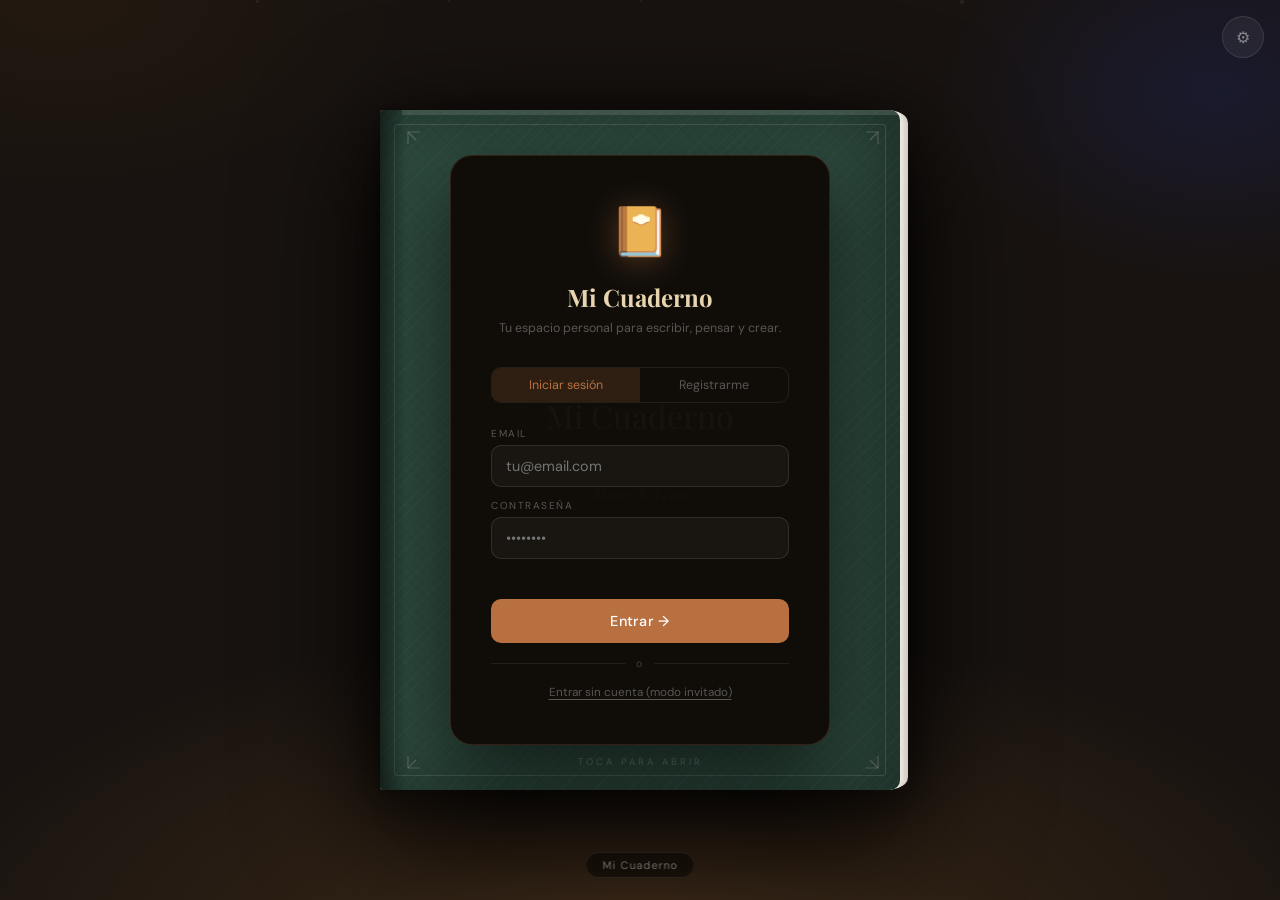
==== commit fe3c5c87: "Add files via upload" ====
--- a/index.html
+++ b/index.html
@@ -4,6 +4,36 @@
 <meta charset="UTF-8">
 <meta name="viewport" content="width=device-width, initial-scale=1.0">
 <title>Mi Cuaderno</title>
+
+<!-- ══ FIREBASE CONFIG — reemplazá estos valores con los de tu proyecto ══ -->
+<script type="module">
+  import { initializeApp } from "https://www.gstatic.com/firebasejs/10.12.2/firebase-app.js";
+  import { getAuth, createUserWithEmailAndPassword, signInWithEmailAndPassword, signOut, onAuthStateChanged }
+    from "https://www.gstatic.com/firebasejs/10.12.2/firebase-auth.js";
+  import { getFirestore, doc, getDoc, setDoc, collection, getDocs, deleteDoc }
+    from "https://www.gstatic.com/firebasejs/10.12.2/firebase-firestore.js";
+
+  const firebaseConfig = {
+    apiKey:            "AIzaSyDgS9GvbvHaHpaaRlu-JnmjDyEblgIggIU",
+    authDomain:        "cuaderno-44643.firebaseapp.com",
+    projectId:         "cuaderno-44643",
+    storageBucket:     "cuaderno-44643.firebasestorage.app",
+    messagingSenderId: "608607720420",
+    appId:             "1:608607720420:web:d99e9ec4146f24482b6df1",
+    measurementId:     "G-ZV86FXSBND"
+  };
+
+  const app  = initializeApp(firebaseConfig);
+  const auth = getAuth(app);
+  const db   = getFirestore(app);
+
+  // Exponemos al scope global para que el resto del script (no-module) lo use
+  window._fbAuth = auth;
+  window._fbDb   = db;
+  window._fbFns  = { createUserWithEmailAndPassword, signInWithEmailAndPassword, signOut, onAuthStateChanged, doc, getDoc, setDoc, collection, getDocs, deleteDoc };
+</script>
+<!-- ═══════════════════════════════════════════════════════════════════════ -->
+
 <link rel="preconnect" href="https://fonts.googleapis.com">
 <link href="https://fonts.googleapis.com/css2?family=Caveat:wght@400;600;700&family=Lora:ital,wght@0,600;1,400&family=DM+Sans:wght@300;400;500&family=Playfair+Display:ital,wght@0,700;1,500&display=swap" rel="stylesheet">
 <style>
@@ -312,8 +342,8 @@
     </div>
 
     <div class="login-field">
-      <span class="login-label">Usuario</span>
-      <input class="login-input" id="l-user" type="text" placeholder="tu nombre de usuario" autocomplete="username" onkeydown="if(event.key==='Enter')doLogin()">
+      <span class="login-label">Email</span>
+      <input class="login-input" id="l-user" type="email" placeholder="tu@email.com" autocomplete="email" onkeydown="if(event.key==='Enter')doLogin()">
     </div>
     <div class="login-field">
       <span class="login-label">Contraseña</span>
@@ -590,9 +620,12 @@
 </div>
 
 <script>
-// ── AUTH LOCAL ──
+// ══════════════════════════════════════════════════════
+//  AUTH — Firebase Email/Password
+//  El campo "usuario" del formulario es el email completo
+// ══════════════════════════════════════════════════════
 let currentUser = null;
-let loginMode = 'login'; // 'login' | 'reg'
+let loginMode = 'login';
 
 function switchTab(tab) {
   loginMode = tab;
@@ -603,49 +636,59 @@
   document.getElementById('l-err').textContent = '';
 }
 
-function doLogin() {
-  const user = document.getElementById('l-user').value.trim().toLowerCase();
-  const pass = document.getElementById('l-pass').value;
-  const err = document.getElementById('l-err');
-  if (!user || !pass) { err.textContent = 'Completá usuario y contraseña.'; return; }
-
-  const users = JSON.parse(localStorage.getItem('nb_users') || '{}');
-
-  if (loginMode === 'reg') {
-    const pass2 = document.getElementById('l-pass2').value;
-    if (pass !== pass2) { err.textContent = 'Las contraseñas no coinciden.'; return; }
-    if (pass.length < 4) { err.textContent = 'La contraseña debe tener al menos 4 caracteres.'; return; }
-    if (users[user]) { err.textContent = 'Ese usuario ya existe. Iniciá sesión.'; return; }
-    // hash simple (no es criptografía real, es para uso local)
-    users[user] = { hash: simpleHash(pass), created: Date.now() };
-    localStorage.setItem('nb_users', JSON.stringify(users));
-    err.style.color = '#2ecc71';
-    err.textContent = '✓ Cuenta creada. Entrando...';
-    setTimeout(() => enterUser(user), 700);
-  } else {
-    if (!users[user]) { err.textContent = 'Usuario no encontrado. ¿Querés registrarte?'; return; }
-    if (users[user].hash !== simpleHash(pass)) { err.textContent = 'Contraseña incorrecta.'; return; }
-    enterUser(user);
+async function doLogin() {
+  const email = document.getElementById('l-user').value.trim();
+  const pass  = document.getElementById('l-pass').value;
+  const err   = document.getElementById('l-err');
+  if (!email || !pass) { err.textContent = 'Completá email y contraseña.'; return; }
+
+  const { createUserWithEmailAndPassword, signInWithEmailAndPassword } = window._fbFns;
+  const auth = window._fbAuth;
+
+  try {
+    if (loginMode === 'reg') {
+      const pass2 = document.getElementById('l-pass2').value;
+      if (pass !== pass2) { err.textContent = 'Las contraseñas no coinciden.'; return; }
+      if (pass.length < 6) { err.textContent = 'La contraseña debe tener al menos 6 caracteres.'; return; }
+      err.style.color = '#2ecc71';
+      err.textContent = 'Creando cuenta...';
+      await createUserWithEmailAndPassword(auth, email, pass);
+      // onAuthStateChanged se encarga de entrar
+    } else {
+      err.style.color = '#e74c3c';
+      await signInWithEmailAndPassword(auth, email, pass);
+    }
+  } catch(e) {
+    err.style.color = '#e74c3c';
+    const msgs = {
+      'auth/email-already-in-use':    'Ese email ya está registrado. Iniciá sesión.',
+      'auth/invalid-email':           'Email inválido.',
+      'auth/weak-password':           'La contraseña es muy débil (mínimo 6 caracteres).',
+      'auth/user-not-found':          'Email no encontrado. ¿Querés registrarte?',
+      'auth/wrong-password':          'Contraseña incorrecta.',
+      'auth/invalid-credential':      'Email o contraseña incorrectos.',
+      'auth/too-many-requests':       'Demasiados intentos. Esperá unos minutos.',
+    };
+    err.textContent = msgs[e.code] || ('Error: ' + e.message);
   }
 }
 
-function simpleHash(str) {
-  let h = 0;
-  for (let i = 0; i < str.length; i++) { h = Math.imul(31, h) + str.charCodeAt(i) | 0; }
-  return h.toString(36);
-}
-
 function enterGuest() {
-  enterUser('invitado_' + Date.now(), true);
-}
-
-function enterUser(username, guest = false) {
-  currentUser = { name: username, guest };
-  localStorage.setItem('nb_session', JSON.stringify({ name: username, guest, ts: Date.now() }));
+  // modo invitado: usa localStorage local, no Firebase
+  currentUser = { name: 'invitado_' + Date.now(), uid: null, guest: true };
   document.getElementById('login-screen').style.display = 'none';
-  showUserPill(username, guest);
+  showUserPill(currentUser.name, true);
+  S = freshState();
+  while (S.pages.length < TOTAL) S.pages.push(freshPage());
+  loadNotebooksLocal();
+  initApp();
+}
+
+function enterUser(fbUser) {
+  currentUser = { name: fbUser.email, uid: fbUser.uid, guest: false };
+  document.getElementById('login-screen').style.display = 'none';
+  showUserPill(fbUser.email, false);
   loadUserData();
-  initApp();
 }
 
 function showUserPill(name, guest) {
@@ -656,15 +699,15 @@
   document.getElementById('user-name').textContent = guest ? 'Invitado' : name;
 }
 
-function doLogout() {
-  sync(); save();
+async function doLogout() {
+  sync(); await save();
+  const { signOut } = window._fbFns;
+  if (!currentUser.guest) await signOut(window._fbAuth);
   currentUser = null;
-  localStorage.removeItem('nb_session');
   document.getElementById('user-pill').classList.remove('visible');
   document.getElementById('close-btn').classList.remove('visible');
   document.getElementById('close-btn-label').classList.remove('visible');
   document.getElementById('nb-btn').classList.remove('visible');
-  // reset book
   const c = document.getElementById('cover');
   c.style.transition = 'none';
   c.classList.remove('open');
@@ -676,21 +719,34 @@
   document.getElementById('l-err').textContent = '';
 }
 
-function loadUserData() {
+async function loadUserData() {
   if (!currentUser) return;
-  const key = 'nb_state_' + currentUser.name;
-  S = JSON.parse(localStorage.getItem(key) || 'null') || freshState();
+  if (currentUser.guest) { S = freshState(); while(S.pages.length<TOTAL) S.pages.push(freshPage()); loadNotebooksLocal(); initApp(); return; }
+  const { doc, getDoc } = window._fbFns;
+  const db = window._fbDb;
+  const snap = await getDoc(doc(db, 'users', currentUser.uid, 'notebooks', 'default'));
+  S = snap.exists() ? snap.data().state : freshState();
   while (S.pages.length < TOTAL) S.pages.push(freshPage());
-  loadNotebooks();
-}
-
-// ── AUTO LOGIN ──
-(function() {
-  const session = JSON.parse(localStorage.getItem('nb_session') || 'null');
-  if (session && session.ts && (Date.now() - session.ts) < 7 * 24 * 60 * 60 * 1000) {
-    enterUser(session.name, session.guest);
-  }
-})();
+  await loadNotebooks();
+  initApp();
+}
+
+// ── AUTO LOGIN via Firebase observer ──
+// Se ejecuta cuando el módulo de Firebase esté listo
+function waitForFirebase(cb, attempts = 0) {
+  if (window._fbAuth && window._fbFns) { cb(); }
+  else if (attempts < 50) { setTimeout(() => waitForFirebase(cb, attempts + 1), 100); }
+}
+waitForFirebase(() => {
+  const { onAuthStateChanged } = window._fbFns;
+  onAuthStateChanged(window._fbAuth, (user) => {
+    if (user && !currentUser) {
+      enterUser(user);
+    } else if (!user && !currentUser) {
+      document.getElementById('login-screen').style.display = 'flex';
+    }
+  });
+});
 
 // ── STATE ──
 const COLORS = ['#2d4a3e','#3d2b4a','#2b3d4a','#4a3d2b','#4a2b2b','#2b4a40','#1a1a2e','#3a2820'];
@@ -708,17 +764,41 @@
 function freshPage() { return {html:'',font:'Caveat,cursive',sz:20,ink:'#252018',style:'lines',date:'',stickers:[],tags:[],drawing:''}; }
 function freshState() { return { cover:{title:'Mi Cuaderno',sub:'Notas & Ideas',color:'#2d4a3e',img:'',opa:32}, pages:Array.from({length:TOTAL},freshPage), bookmarks:[] }; }
 
-// ── NOTEBOOKS (local multi-notebook) ──
-function loadNotebooks() {
+// ── NOTEBOOKS (Firestore para usuarios autenticados, localStorage para invitados) ──
+async function loadNotebooks() {
+  if (!currentUser) return;
+  if (currentUser.guest) { loadNotebooksLocal(); return; }
+
+  const { collection, getDocs, doc, setDoc } = window._fbFns;
+  const db = window._fbDb;
+  const colRef = collection(db, 'users', currentUser.uid, 'notebooks');
+  const snap = await getDocs(colRef);
+  let notebooks = snap.docs.map(d => ({ id: d.id, ...d.data().meta }));
+
+  // crear el cuaderno por defecto si no existe
+  if (!notebooks.find(n => n.id === 'default')) {
+    const meta = { name: 'Mi Cuaderno', color: '#b87040' };
+    await setDoc(doc(db, 'users', currentUser.uid, 'notebooks', 'default'), { meta, state: freshState() });
+    notebooks.unshift({ id: 'default', ...meta });
+  }
+
+  _renderNbList(notebooks);
+}
+
+function loadNotebooksLocal() {
   if (!currentUser) return;
   const key = 'nb_notebooks_' + currentUser.name;
-  const notebooks = JSON.parse(localStorage.getItem(key) || '[]');
+  let notebooks = JSON.parse(localStorage.getItem(key) || '[]');
+  if (!notebooks.find(n => n.id === 'default')) {
+    notebooks.unshift({ id: 'default', name: 'Mi Cuaderno', color: '#b87040' });
+    localStorage.setItem(key, JSON.stringify(notebooks));
+  }
+  _renderNbList(notebooks);
+}
+
+function _renderNbList(notebooks) {
   const list = document.getElementById('nb-list');
   list.innerHTML = '';
-  if (!notebooks.find(n => n.id === 'default')) {
-    notebooks.unshift({ id:'default', name:'Mi Cuaderno', color:'#b87040' });
-    localStorage.setItem(key, JSON.stringify(notebooks));
-  }
   notebooks.forEach(nb => addNbItem(nb.id, nb.name, nb.color));
   document.getElementById('nb-btn').classList.add('visible');
 }
@@ -733,38 +813,59 @@
   list.appendChild(div);
 }
 
-function createNotebook() {
+async function createNotebook() {
   const name = prompt('Nombre del nuevo cuaderno:');
   if (!name) return;
   const id = 'nb_' + Date.now();
   const color = TAG_COLORS[Math.floor(Math.random()*TAG_COLORS.length)];
-  const key = 'nb_notebooks_' + currentUser.name;
-  const notebooks = JSON.parse(localStorage.getItem(key) || '[]');
-  notebooks.push({ id, name, color });
-  localStorage.setItem(key, JSON.stringify(notebooks));
-  localStorage.setItem('nb_state_' + currentUser.name + '_' + id, JSON.stringify(freshState()));
-  loadNotebooks();
+
+  if (currentUser.guest) {
+    const key = 'nb_notebooks_' + currentUser.name;
+    const notebooks = JSON.parse(localStorage.getItem(key) || '[]');
+    notebooks.push({ id, name, color });
+    localStorage.setItem(key, JSON.stringify(notebooks));
+    localStorage.setItem('nb_state_' + currentUser.name + '_' + id, JSON.stringify(freshState()));
+    loadNotebooksLocal();
+  } else {
+    const { doc, setDoc } = window._fbFns;
+    const db = window._fbDb;
+    await setDoc(doc(db, 'users', currentUser.uid, 'notebooks', id), { meta: { name, color }, state: freshState() });
+    await loadNotebooks();
+  }
   toast2('📔 Cuaderno creado');
 }
 
-function switchNotebook(id) {
-  sync(); save();
+async function switchNotebook(id) {
+  sync(); await save();
   currentNotebookId = id;
-  const stateKey = 'nb_state_' + currentUser.name + (id === 'default' ? '' : '_' + id);
-  S = JSON.parse(localStorage.getItem(stateKey) || 'null') || freshState();
+
+  if (currentUser.guest) {
+    const stateKey = 'nb_state_' + currentUser.name + (id === 'default' ? '' : '_' + id);
+    S = JSON.parse(localStorage.getItem(stateKey) || 'null') || freshState();
+  } else {
+    const { doc, getDoc } = window._fbFns;
+    const snap = await getDoc(doc(window._fbDb, 'users', currentUser.uid, 'notebooks', id));
+    S = snap.exists() ? snap.data().state : freshState();
+  }
   while (S.pages.length < TOTAL) S.pages.push(freshPage());
-  cur = 0; render(cur); applyCV(); loadNotebooks(); toggleSidebar();
+  cur = 0; render(cur); applyCV(); await loadNotebooks(); toggleSidebar();
   toast2('📔 Cuaderno cambiado');
 }
 
-function deleteNotebook(id, e) {
+async function deleteNotebook(id, e) {
   e.stopPropagation();
   if (id === 'default') { toast2('No podés borrar el cuaderno principal'); return; }
   if (!confirm('¿Borrar este cuaderno?')) return;
-  const key = 'nb_notebooks_' + currentUser.name;
-  const notebooks = JSON.parse(localStorage.getItem(key) || '[]').filter(n => n.id !== id);
-  localStorage.setItem(key, JSON.stringify(notebooks));
-  localStorage.removeItem('nb_state_' + currentUser.name + '_' + id);
+
+  if (currentUser.guest) {
+    const key = 'nb_notebooks_' + currentUser.name;
+    const notebooks = JSON.parse(localStorage.getItem(key) || '[]').filter(n => n.id !== id);
+    localStorage.setItem(key, JSON.stringify(notebooks));
+    localStorage.removeItem('nb_state_' + currentUser.name + '_' + id);
+  } else {
+    const { doc, deleteDoc } = window._fbFns;
+    await deleteDoc(doc(window._fbDb, 'users', currentUser.uid, 'notebooks', id));
+  }
   if (currentNotebookId === id) switchNotebook('default');
   else loadNotebooks();
 }
@@ -772,12 +873,28 @@
 function toggleSidebar() { document.getElementById('nb-sidebar').classList.toggle('open'); }
 
 // ── SAVE ──
-function sched() { clearTimeout(saveTimer); saveTimer = setTimeout(save, 600); }
-function save() {
+function sched() { clearTimeout(saveTimer); saveTimer = setTimeout(save, 800); }
+
+async function save() {
   if (!currentUser || !S) return;
   sync();
-  const stateKey = 'nb_state_' + currentUser.name + (currentNotebookId === 'default' ? '' : '_' + currentNotebookId);
-  localStorage.setItem(stateKey, JSON.stringify(S));
+  if (currentUser.guest) {
+    const stateKey = 'nb_state_' + currentUser.name + (currentNotebookId === 'default' ? '' : '_' + currentNotebookId);
+    localStorage.setItem(stateKey, JSON.stringify(S));
+    return;
+  }
+  try {
+    const { doc, setDoc, getDoc } = window._fbFns;
+    const db = window._fbDb;
+    const ref = doc(db, 'users', currentUser.uid, 'notebooks', currentNotebookId);
+    // conservar meta existente
+    const snap = await getDoc(ref);
+    const meta = snap.exists() ? snap.data().meta : { name: 'Mi Cuaderno', color: '#b87040' };
+    await setDoc(ref, { meta, state: S });
+    toast2('✓ Guardado');
+  } catch(e) {
+    console.error('Error guardando en Firestore:', e);
+  }
 }
 
 function sync() {
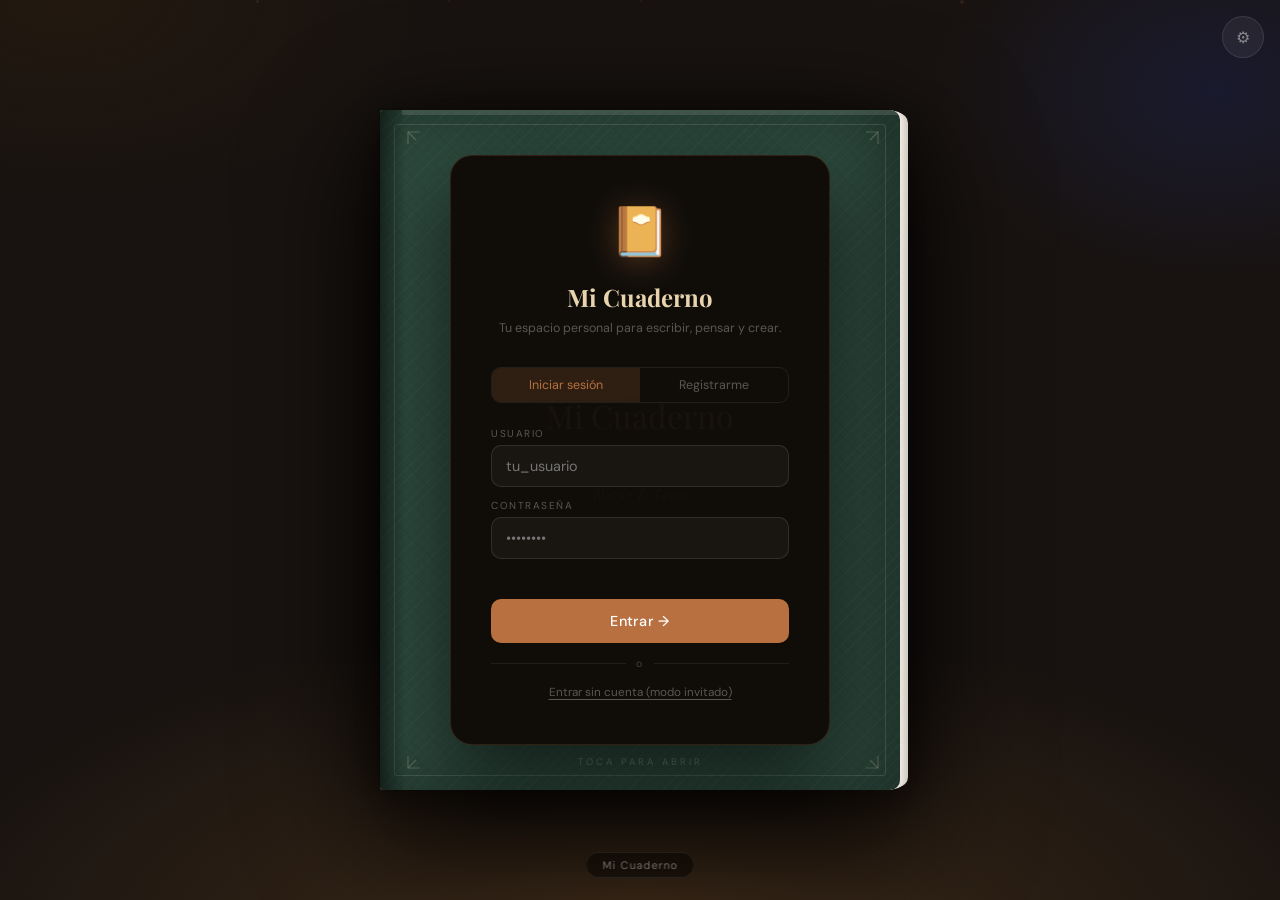
==== commit 662a4471: "Add files via upload" ====
--- a/index.html
+++ b/index.html
@@ -5,11 +5,9 @@
 <meta name="viewport" content="width=device-width, initial-scale=1.0">
 <title>Mi Cuaderno</title>
 
-<!-- ══ FIREBASE CONFIG — reemplazá estos valores con los de tu proyecto ══ -->
+<!-- ══ FIREBASE CONFIG ══ -->
 <script type="module">
   import { initializeApp } from "https://www.gstatic.com/firebasejs/10.12.2/firebase-app.js";
-  import { getAuth, createUserWithEmailAndPassword, signInWithEmailAndPassword, signOut, onAuthStateChanged }
-    from "https://www.gstatic.com/firebasejs/10.12.2/firebase-auth.js";
   import { getFirestore, doc, getDoc, setDoc, collection, getDocs, deleteDoc }
     from "https://www.gstatic.com/firebasejs/10.12.2/firebase-firestore.js";
 
@@ -23,14 +21,11 @@
     measurementId:     "G-ZV86FXSBND"
   };
 
-  const app  = initializeApp(firebaseConfig);
-  const auth = getAuth(app);
-  const db   = getFirestore(app);
-
-  // Exponemos al scope global para que el resto del script (no-module) lo use
-  window._fbAuth = auth;
+  const app = initializeApp(firebaseConfig);
+  const db  = getFirestore(app);
+
   window._fbDb   = db;
-  window._fbFns  = { createUserWithEmailAndPassword, signInWithEmailAndPassword, signOut, onAuthStateChanged, doc, getDoc, setDoc, collection, getDocs, deleteDoc };
+  window._fbFns  = { doc, getDoc, setDoc, collection, getDocs, deleteDoc };
 </script>
 <!-- ═══════════════════════════════════════════════════════════════════════ -->
 
@@ -266,14 +261,20 @@
 #draw-size{width:70px;accent-color:#b87040;}
 
 /* ── COVER MODAL ── */
-#cm{position:fixed;inset:0;background:rgba(0,0,0,.78);backdrop-filter:blur(10px);z-index:600;display:none;align-items:center;justify-content:center;}
+#cm{position:fixed;inset:0;background:rgba(0,0,0,.82);backdrop-filter:blur(12px);z-index:600;display:none;align-items:center;justify-content:center;overflow-y:auto;padding:16px 0;}
 #cm.open{display:flex;}
-.cmb{background:#0e0b08;border:1px solid rgba(255,255,255,.1);border-radius:16px;padding:26px;width:min(380px,94vw);display:flex;flex-direction:column;gap:14px;}
+.cmb{background:#0e0b08;border:1px solid rgba(255,255,255,.1);border-radius:18px;padding:26px;width:min(440px,96vw);display:flex;flex-direction:column;gap:14px;max-height:92vh;overflow-y:auto;scrollbar-width:thin;}
 .cmb h2{font-family:'Playfair Display',serif;color:#b87040;font-size:1.1rem;}
 .cmf{display:flex;flex-direction:column;gap:6px;}
 .cmf label{font-size:.68rem;color:rgba(255,255,255,.35);text-transform:uppercase;letter-spacing:1px;}
 .cmf input[type=text]{background:rgba(255,255,255,.05);border:1px solid rgba(255,255,255,.1);color:#fff;border-radius:8px;padding:8px 11px;font-size:.85rem;font-family:'DM Sans',sans-serif;outline:none;}
 .cmf input[type=text]:focus{border-color:#b87040;}
+.cv-img-controls{display:none;flex-direction:column;gap:8px;margin-top:6px;background:rgba(255,255,255,.03);border:1px solid rgba(255,255,255,.07);border-radius:10px;padding:10px 12px;}
+.cv-img-controls.visible{display:flex;}
+.cv-img-row{display:flex;align-items:center;gap:10px;}
+.cv-img-row label{font-size:.62rem;color:rgba(255,255,255,.3);min-width:70px;text-transform:uppercase;letter-spacing:.8px;}
+.cv-img-row input[type=range]{flex:1;accent-color:#b87040;}
+.cv-img-row span{font-size:.7rem;color:#b87040;min-width:32px;text-align:right;}
 #cv-img-preview{max-height:80px;border-radius:6px;display:none;margin-top:4px;}
 .cmbtns{display:flex;gap:8px;justify-content:flex-end;flex-wrap:wrap;}
 .cmbtn{background:rgba(255,255,255,.06);border:1px solid rgba(255,255,255,.1);color:rgba(255,255,255,.6);border-radius:8px;padding:7px 14px;font-size:.78rem;font-family:'DM Sans',sans-serif;cursor:pointer;transition:all .15s;}
@@ -284,6 +285,38 @@
 .grad-sw{width:44px;height:28px;border-radius:6px;cursor:pointer;border:2px solid transparent;transition:transform .15s;}
 .grad-sw:hover{transform:scale(1.1);}
 .grad-sw.on{border-color:#fff;}
+
+/* ── THEME PICKER ── */
+.theme-grid{display:grid;grid-template-columns:repeat(3,1fr);gap:8px;margin-top:4px;}
+.theme-opt{border:2px solid rgba(255,255,255,.1);border-radius:10px;padding:10px 8px;cursor:pointer;text-align:center;transition:all .18s;background:rgba(255,255,255,.03);}
+.theme-opt:hover{border-color:#b87040;background:rgba(184,112,64,.1);}
+.theme-opt.on{border-color:#b87040;background:rgba(184,112,64,.18);}
+.theme-opt .th-icon{font-size:1.5rem;margin-bottom:4px;}
+.theme-opt .th-name{font-size:.65rem;color:rgba(255,255,255,.55);font-family:'DM Sans',sans-serif;}
+
+/* ── NOTEBOOK THEME STYLES ── */
+body.theme-8bit #page{background:#0a0a0a !important;image-rendering:pixelated;}
+body.theme-8bit #page.lines::after{background-image:repeating-linear-gradient(to bottom,transparent 0,transparent 15px,rgba(0,255,0,.25) 15px,rgba(0,255,0,.25) 16px) !important;}
+body.theme-8bit #page-text{font-family:'Courier New',monospace !important;color:#00ff41 !important;text-shadow:0 0 6px #00ff41;}
+body.theme-8bit #book{filter:drop-shadow(0 0 20px rgba(0,255,65,.4)) drop-shadow(0 0 40px rgba(0,255,65,.15)) !important;}
+body.theme-8bit #spine{background:linear-gradient(to right,#050505,#0d1a0d,#050505) !important;}
+body.theme-8bit .page-stack{background:#0d1a0d !important;}
+body.theme-8bit .page-stack2{background:#060e06 !important;}
+
+body.theme-album #page{background:#f5f0e8;}
+body.theme-album #page-text{font-family:'Caveat',cursive !important;}
+body.theme-album #page.lines::after{display:none;}
+body.theme-album .img-wrap{border:3px solid #fff;box-shadow:2px 3px 8px rgba(0,0,0,.2);transform:rotate(-1deg);}
+body.theme-album .img-wrap:nth-child(even){transform:rotate(1.5deg);}
+
+body.theme-agenda #page{background:#f8f6f2;}
+body.theme-agenda #page.lines::after{background-image:linear-gradient(to right,rgba(210,120,90,.3) 0,rgba(210,120,90,.3) 1px,transparent 1px),repeating-linear-gradient(to bottom,transparent 0,transparent 27px,rgba(100,140,200,.4) 27px,rgba(100,140,200,.4) 28px) !important;background-size:100% 100%,100% 28px;background-position:46px 0,0 44px !important;}
+body.theme-agenda #page-text{font-family:'DM Sans',sans-serif !important;font-size:14px !important;line-height:28px !important;}
+body.theme-agenda #page-date{font-family:'DM Sans',sans-serif;font-weight:600;color:#3a6ea8 !important;}
+
+body.theme-libreta #page{background:#fffef5;border:1px solid #e8e0c8;}
+body.theme-libreta #page.lines::after{background-image:repeating-linear-gradient(to bottom,transparent 0,transparent 23px,rgba(180,160,100,.35) 23px,rgba(180,160,100,.35) 24px) !important;background-position:0 36px !important;}
+body.theme-libreta #page-text{font-family:'Lora',serif !important;color:#2a2010 !important;}
 
 /* ── DOWNLOAD MODAL ── */
 #dlm{position:fixed;inset:0;background:rgba(0,0,0,.78);backdrop-filter:blur(10px);z-index:600;display:none;align-items:center;justify-content:center;}
@@ -301,6 +334,14 @@
 .dl-preview{background:rgba(255,255,255,.03);border:1px solid rgba(255,255,255,.07);border-radius:8px;padding:10px 12px;font-size:.72rem;color:rgba(255,255,255,.35);min-height:36px;max-height:80px;overflow-y:auto;scrollbar-width:none;}
 .dl-preview::-webkit-scrollbar{display:none;}
 
+/* ── FLOATING HIGHLIGHTER ── */
+#hl-bar{position:fixed;z-index:500;background:rgba(10,8,5,.95);backdrop-filter:blur(16px);border:1px solid rgba(255,255,255,.12);border-radius:32px;padding:5px 8px;display:none;align-items:center;gap:4px;box-shadow:0 8px 32px rgba(0,0,0,.5);}
+#hl-bar.visible{display:flex;}
+.hl-dot{width:22px;height:22px;border-radius:50%;cursor:pointer;border:2px solid transparent;transition:transform .15s,border-color .15s;flex-shrink:0;}
+.hl-dot:hover{transform:scale(1.2);border-color:rgba(255,255,255,.4);}
+.hl-clear{background:rgba(255,255,255,.08);border:1px solid rgba(255,255,255,.12);color:rgba(255,255,255,.5);border-radius:50%;width:22px;height:22px;cursor:pointer;font-size:.6rem;display:flex;align-items:center;justify-content:center;}
+.hl-clear:hover{background:rgba(255,100,100,.3);color:#fff;}
+
 /* ── SEARCH BAR ── */
 #search-bar{position:fixed;top:16px;left:50%;transform:translateX(-50%);display:none;align-items:center;gap:8px;background:rgba(12,9,6,.92);backdrop-filter:blur(16px);border:1px solid rgba(255,255,255,.12);border-radius:24px;padding:6px 14px;z-index:300;width:min(320px,70vw);}
 #search-bar.visible{display:flex;}
@@ -342,8 +383,8 @@
     </div>
 
     <div class="login-field">
-      <span class="login-label">Email</span>
-      <input class="login-input" id="l-user" type="email" placeholder="tu@email.com" autocomplete="email" onkeydown="if(event.key==='Enter')doLogin()">
+      <span class="login-label">Usuario</span>
+      <input class="login-input" id="l-user" type="text" placeholder="tu_usuario" autocomplete="username" onkeydown="if(event.key==='Enter')doLogin()">
     </div>
     <div class="login-field">
       <span class="login-label">Contraseña</span>
@@ -433,11 +474,7 @@
   <div class="sec">
     <div class="lbl">Resaltador</div>
     <div class="row">
-      <button class="pb" onclick="setHL('#fff176')" style="background:#fff176;color:#333;border-color:#e6d84e;">Amarillo</button>
-      <button class="pb" onclick="setHL('#a8e6cf')" style="background:#a8e6cf;color:#1a5c3a;border-color:#6dba96;">Verde</button>
-      <button class="pb" onclick="setHL('#ffb3ba')" style="background:#ffb3ba;color:#6b1a22;border-color:#e87c88;">Rosa</button>
-      <button class="pb" onclick="setHL('#bae1ff')" style="background:#bae1ff;color:#1a3d5c;border-color:#7ab8e8;">Azul</button>
-      <button class="pb" onclick="setHL('')">✕ Quitar</button>
+      <button class="pb" onclick="toggleHLBar()" style="background:linear-gradient(90deg,#fff176,#a8e6cf,#ffb3ba,#bae1ff);color:#333;border:none;">🖊 Resaltar selección</button>
     </div>
   </div>
   <div class="sec">
@@ -531,22 +568,63 @@
 <!-- COVER MODAL -->
 <div id="cm">
   <div class="cmb">
-    <h2>Personalizar tapa</h2>
+    <h2>✏️ Personalizar tapa</h2>
     <div class="cmf"><label>Título</label><input type="text" id="cmt" maxlength="40" placeholder="Mi Cuaderno"></div>
     <div class="cmf"><label>Subtítulo</label><input type="text" id="cms" maxlength="55" placeholder="Notas & Ideas"></div>
     <div class="cmf">
       <label>Imagen de fondo</label>
       <input type="file" id="cmi" accept="image/*" style="color:rgba(255,255,255,.45);font-size:.78rem;" onchange="previewImg(this)">
       <img id="cv-img-preview" src="" alt="preview">
+      <div class="cv-img-controls" id="cv-img-controls">
+        <div class="cv-img-row">
+          <label>Opacidad</label>
+          <input type="range" id="cv-opa" min="5" max="100" value="32" oninput="livePreviewCover()">
+          <span id="cv-opa-val">32%</span>
+        </div>
+        <div class="cv-img-row">
+          <label>Tamaño</label>
+          <input type="range" id="cv-img-size" min="30" max="150" value="100" oninput="livePreviewCover()">
+          <span id="cv-size-val">100%</span>
+        </div>
+        <div class="cv-img-row">
+          <label>Posición X</label>
+          <input type="range" id="cv-img-x" min="0" max="100" value="50" oninput="livePreviewCover()">
+          <span id="cv-x-val">50%</span>
+        </div>
+        <div class="cv-img-row">
+          <label>Posición Y</label>
+          <input type="range" id="cv-img-y" min="0" max="100" value="50" oninput="livePreviewCover()">
+          <span id="cv-y-val">50%</span>
+        </div>
+        <div class="cv-img-row" style="margin-top:4px;">
+          <label>Modo</label>
+          <div style="display:flex;gap:5px;flex:1;flex-wrap:wrap;">
+            <button class="pb on" id="cvfit-cover" onclick="setCvFit('cover',this)" style="font-size:.65rem;padding:3px 8px;">Llenar</button>
+            <button class="pb" id="cvfit-contain" onclick="setCvFit('contain',this)" style="font-size:.65rem;padding:3px 8px;">Contener</button>
+            <button class="pb" id="cvfit-fill" onclick="setCvFit('fill',this)" style="font-size:.65rem;padding:3px 8px;">Estirar</button>
+          </div>
+        </div>
+      </div>
     </div>
     <div class="cmf">
-      <label>Opacidad de imagen</label>
-      <input type="range" class="pr" id="cv-opa" min="5" max="80" value="32" oninput="document.getElementById('cv-img').style.opacity=this.value/100">
+      <label>Color / Gradiente</label>
+      <div id="swatches" style="display:flex;flex-wrap:wrap;gap:5px;"></div>
+      <div class="grad-opts" id="gradients"></div>
+    </div>
+    <div class="cmf">
+      <label>🎨 Tema del cuaderno</label>
+      <div class="theme-grid" id="theme-grid">
+        <div class="theme-opt on" data-theme="" onclick="setTheme('',this)"><div class="th-icon">📓</div><div class="th-name">Clásico</div></div>
+        <div class="theme-opt" data-theme="8bit" onclick="setTheme('8bit',this)"><div class="th-icon">👾</div><div class="th-name">8-Bit</div></div>
+        <div class="theme-opt" data-theme="album" onclick="setTheme('album',this)"><div class="th-icon">📸</div><div class="th-name">Álbum fotos</div></div>
+        <div class="theme-opt" data-theme="agenda" onclick="setTheme('agenda',this)"><div class="th-icon">📅</div><div class="th-name">Agenda</div></div>
+        <div class="theme-opt" data-theme="libreta" onclick="setTheme('libreta',this)"><div class="th-icon">📋</div><div class="th-name">Libreta</div></div>
+      </div>
     </div>
     <div class="cmbtns">
       <button class="cmbtn" onclick="removeCoverImg()">🗑 Quitar imagen</button>
       <button class="cmbtn" onclick="closeCM()">Cancelar</button>
-      <button class="cmbtn ok" onclick="applyCover()">Guardar</button>
+      <button class="cmbtn ok" onclick="applyCover()">✓ Guardar</button>
     </div>
   </div>
 </div>
@@ -574,6 +652,17 @@
       <button class="cmbtn ok" onclick="doDownload()">⬇ Descargar</button>
     </div>
   </div>
+</div>
+
+<!-- FLOATING HIGHLIGHTER -->
+<div id="hl-bar">
+  <div class="hl-dot" style="background:#fff176;" title="Amarillo" onclick="applyHL('#fff176')"></div>
+  <div class="hl-dot" style="background:#a8e6cf;" title="Verde" onclick="applyHL('#a8e6cf')"></div>
+  <div class="hl-dot" style="background:#ffb3ba;" title="Rosa" onclick="applyHL('#ffb3ba')"></div>
+  <div class="hl-dot" style="background:#bae1ff;" title="Azul" onclick="applyHL('#bae1ff')"></div>
+  <div class="hl-dot" style="background:#e8c3ff;" title="Violeta" onclick="applyHL('#e8c3ff')"></div>
+  <div class="hl-dot" style="background:#ffd59e;" title="Naranja" onclick="applyHL('#ffd59e')"></div>
+  <div class="hl-clear" title="Quitar resaltado" onclick="applyHL(null)">✕</div>
 </div>
 
 <!-- TOAST -->
@@ -621,11 +710,18 @@
 
 <script>
 // ══════════════════════════════════════════════════════
-//  AUTH — Firebase Email/Password
-//  El campo "usuario" del formulario es el email completo
+//  AUTH — Usuario + contraseña, sin Firebase Auth
+//  Las cuentas se guardan en Firestore: collection "accounts"
+//  doc id = nombre de usuario (lowercase)
 // ══════════════════════════════════════════════════════
 let currentUser = null;
 let loginMode = 'login';
+
+function simpleHash(str) {
+  let h = 5381;
+  for (let i = 0; i < str.length; i++) h = Math.imul(31, h) + str.charCodeAt(i) | 0;
+  return (h >>> 0).toString(36);
+}
 
 function switchTab(tab) {
   loginMode = tab;
@@ -637,44 +733,47 @@
 }
 
 async function doLogin() {
-  const email = document.getElementById('l-user').value.trim();
-  const pass  = document.getElementById('l-pass').value;
-  const err   = document.getElementById('l-err');
-  if (!email || !pass) { err.textContent = 'Completá email y contraseña.'; return; }
-
-  const { createUserWithEmailAndPassword, signInWithEmailAndPassword } = window._fbFns;
-  const auth = window._fbAuth;
+  const username = document.getElementById('l-user').value.trim().toLowerCase().replace(/\s+/g,'_');
+  const pass     = document.getElementById('l-pass').value;
+  const err      = document.getElementById('l-err');
+  err.style.color = '#e74c3c';
+
+  if (!username || !pass) { err.textContent = 'Completá usuario y contraseña.'; return; }
+  if (!/^[a-z0-9_]{2,20}$/.test(username)) { err.textContent = 'Usuario: solo letras, números y _ (2-20 caracteres).'; return; }
+
+  // esperar Firebase listo
+  if (!window._fbDb || !window._fbFns) { err.textContent = 'Conectando... intentá de nuevo.'; return; }
+
+  const { doc, getDoc, setDoc } = window._fbFns;
+  const db = window._fbDb;
 
   try {
     if (loginMode === 'reg') {
       const pass2 = document.getElementById('l-pass2').value;
       if (pass !== pass2) { err.textContent = 'Las contraseñas no coinciden.'; return; }
-      if (pass.length < 6) { err.textContent = 'La contraseña debe tener al menos 6 caracteres.'; return; }
+      if (pass.length < 4) { err.textContent = 'La contraseña debe tener al menos 4 caracteres.'; return; }
+
+      const snap = await getDoc(doc(db, 'accounts', username));
+      if (snap.exists()) { err.textContent = 'Ese usuario ya existe. Iniciá sesión.'; return; }
+
+      await setDoc(doc(db, 'accounts', username), { hash: simpleHash(pass), created: Date.now() });
       err.style.color = '#2ecc71';
-      err.textContent = 'Creando cuenta...';
-      await createUserWithEmailAndPassword(auth, email, pass);
-      // onAuthStateChanged se encarga de entrar
+      err.textContent = '✓ Cuenta creada. Entrando...';
+      setTimeout(() => enterUser(username), 600);
+
     } else {
-      err.style.color = '#e74c3c';
-      await signInWithEmailAndPassword(auth, email, pass);
+      const snap = await getDoc(doc(db, 'accounts', username));
+      if (!snap.exists()) { err.textContent = 'Usuario no encontrado. ¿Querés registrarte?'; return; }
+      if (snap.data().hash !== simpleHash(pass)) { err.textContent = 'Contraseña incorrecta.'; return; }
+      enterUser(username);
     }
   } catch(e) {
-    err.style.color = '#e74c3c';
-    const msgs = {
-      'auth/email-already-in-use':    'Ese email ya está registrado. Iniciá sesión.',
-      'auth/invalid-email':           'Email inválido.',
-      'auth/weak-password':           'La contraseña es muy débil (mínimo 6 caracteres).',
-      'auth/user-not-found':          'Email no encontrado. ¿Querés registrarte?',
-      'auth/wrong-password':          'Contraseña incorrecta.',
-      'auth/invalid-credential':      'Email o contraseña incorrectos.',
-      'auth/too-many-requests':       'Demasiados intentos. Esperá unos minutos.',
-    };
-    err.textContent = msgs[e.code] || ('Error: ' + e.message);
+    err.textContent = 'Error de conexión. Verificá tu internet.';
+    console.error(e);
   }
 }
 
 function enterGuest() {
-  // modo invitado: usa localStorage local, no Firebase
   currentUser = { name: 'invitado_' + Date.now(), uid: null, guest: true };
   document.getElementById('login-screen').style.display = 'none';
   showUserPill(currentUser.name, true);
@@ -684,33 +783,31 @@
   initApp();
 }
 
-function enterUser(fbUser) {
-  currentUser = { name: fbUser.email, uid: fbUser.uid, guest: false };
+function enterUser(username) {
+  currentUser = { name: username, uid: username, guest: false };
+  localStorage.setItem('nb_session_v2', JSON.stringify({ name: username, ts: Date.now() }));
   document.getElementById('login-screen').style.display = 'none';
-  showUserPill(fbUser.email, false);
+  showUserPill(username, false);
   loadUserData();
 }
 
 function showUserPill(name, guest) {
   const pill = document.getElementById('user-pill');
   pill.classList.add('visible');
-  const initials = guest ? '👤' : name.slice(0,2).toUpperCase();
-  document.getElementById('user-avatar-initials').textContent = initials;
+  document.getElementById('user-avatar-initials').textContent = guest ? '👤' : name.slice(0,2).toUpperCase();
   document.getElementById('user-name').textContent = guest ? 'Invitado' : name;
 }
 
 async function doLogout() {
   sync(); await save();
-  const { signOut } = window._fbFns;
-  if (!currentUser.guest) await signOut(window._fbAuth);
   currentUser = null;
+  localStorage.removeItem('nb_session_v2');
   document.getElementById('user-pill').classList.remove('visible');
   document.getElementById('close-btn').classList.remove('visible');
   document.getElementById('close-btn-label').classList.remove('visible');
   document.getElementById('nb-btn').classList.remove('visible');
   const c = document.getElementById('cover');
-  c.style.transition = 'none';
-  c.classList.remove('open');
+  c.style.transition = 'none'; c.classList.remove('open');
   setTimeout(() => c.style.transition = '', 50);
   bookOpen = false;
   document.getElementById('login-screen').style.display = 'flex';
@@ -723,29 +820,25 @@
   if (!currentUser) return;
   if (currentUser.guest) { S = freshState(); while(S.pages.length<TOTAL) S.pages.push(freshPage()); loadNotebooksLocal(); initApp(); return; }
   const { doc, getDoc } = window._fbFns;
-  const db = window._fbDb;
-  const snap = await getDoc(doc(db, 'users', currentUser.uid, 'notebooks', 'default'));
+  const snap = await getDoc(doc(window._fbDb, 'users', currentUser.uid, 'notebooks', 'default'));
   S = snap.exists() ? snap.data().state : freshState();
   while (S.pages.length < TOTAL) S.pages.push(freshPage());
   await loadNotebooks();
   initApp();
 }
 
-// ── AUTO LOGIN via Firebase observer ──
-// Se ejecuta cuando el módulo de Firebase esté listo
+// ── AUTO LOGIN por sesión guardada ──
 function waitForFirebase(cb, attempts = 0) {
-  if (window._fbAuth && window._fbFns) { cb(); }
-  else if (attempts < 50) { setTimeout(() => waitForFirebase(cb, attempts + 1), 100); }
+  if (window._fbDb && window._fbFns) { cb(); }
+  else if (attempts < 60) { setTimeout(() => waitForFirebase(cb, attempts + 1), 100); }
 }
 waitForFirebase(() => {
-  const { onAuthStateChanged } = window._fbFns;
-  onAuthStateChanged(window._fbAuth, (user) => {
-    if (user && !currentUser) {
-      enterUser(user);
-    } else if (!user && !currentUser) {
-      document.getElementById('login-screen').style.display = 'flex';
-    }
-  });
+  const session = JSON.parse(localStorage.getItem('nb_session_v2') || 'null');
+  if (session && session.ts && (Date.now() - session.ts) < 7 * 24 * 60 * 60 * 1000) {
+    enterUser(session.name);
+  } else {
+    document.getElementById('login-screen').style.display = 'flex';
+  }
 });
 
 // ── STATE ──
@@ -911,7 +1004,7 @@
 function initApp() {
   if (!S) S = freshState();
   while (S.pages.length < TOTAL) S.pages.push(freshPage());
-  applyCV(); buildStickerPicker(); buildSwatches(); buildGrads();
+  applyCV(); applyTheme(S.cover.theme||''); buildStickerPicker(); buildSwatches(); buildGrads();
   if (cur > 0 || S.pages[0].html) {
     const c = document.getElementById('cover');
     c.style.transition = 'none'; c.classList.add('open'); c.style.pointerEvents = 'none';
@@ -987,9 +1080,6 @@
 function togglePom() { if(pomRunning){clearInterval(pomTimer);pomRunning=false;document.getElementById('pom-btn').textContent='▶ continuar';}else{pomRunning=true;document.getElementById('pom-btn').textContent='⏸ pausar';pomTimer=setInterval(()=>{pomSeconds--;if(pomSeconds<=0){clearInterval(pomTimer);pomRunning=false;pomSeconds=5*60;document.getElementById('pom-time').textContent='🎉 descansá';document.getElementById('pom-btn').textContent='▶ descanso';toast2('🍅 ¡Pomodoro terminado!');return;}const m=Math.floor(pomSeconds/60),s=pomSeconds%60;document.getElementById('pom-time').textContent=String(m).padStart(2,'0')+':'+String(s).padStart(2,'0');},1000);} }
 function resetPom() { clearInterval(pomTimer);pomRunning=false;pomSeconds=25*60;document.getElementById('pom-time').textContent='25:00';document.getElementById('pom-btn').textContent='▶ iniciar'; }
 
-// ── HIGHLIGHT ──
-function setHL(color) { if(color) document.execCommand('backColor',false,color); else document.execCommand('removeFormat',false,null); }
-
 // ── BOOK ──
 function openBook() { const c=document.getElementById('cover'); if(c.classList.contains('open')) return; c.classList.add('open'); bookOpen=true; c.style.pointerEvents='none'; document.getElementById('close-btn').classList.add('visible'); document.getElementById('close-btn-label').classList.add('visible'); setTimeout(()=>render(cur),500); }
 function closeBook() { const c=document.getElementById('cover'); c.classList.remove('open'); c.classList.add('closing'); bookOpen=false; sync(); save(); setTimeout(()=>{c.style.pointerEvents='';c.classList.remove('closing');},950); document.getElementById('close-btn').classList.remove('visible'); document.getElementById('close-btn-label').classList.remove('visible'); }
@@ -1000,7 +1090,34 @@
 function prev() { if(!bookOpen||cur<=0) return; sync(); cur--; flip(-1); }
 
 // ── COVER ──
-function applyCV() { if(!S) return; const cv=S.cover; const cover=document.getElementById('cover'); if(cv.grad){cover.style.background=cv.grad;cover.style.setProperty('--cv',cv.grad);}else{cover.style.background=cv.color||'#2d4a3e';cover.style.setProperty('--cv',cv.color||'#2d4a3e');} document.getElementById('cv-title').textContent=cv.title||'Mi Cuaderno'; document.getElementById('cv-sub').textContent=cv.sub||'Notas & Ideas'; const img=document.getElementById('cv-img'); const ov=document.getElementById('cv-img-overlay'); if(cv.img){img.src=cv.img;img.style.display='block';img.style.opacity=(cv.opa||32)/100;ov.style.display='block';}else{img.style.display='none';ov.style.display='none';} document.getElementById('spine').querySelector('span').textContent=cv.title||'cuaderno'; }
+function applyCV() {
+  if(!S) return;
+  const cv=S.cover;
+  const cover=document.getElementById('cover');
+  if(cv.grad){cover.style.background=cv.grad;}else{cover.style.background=cv.color||'#2d4a3e';}
+  document.getElementById('cv-title').textContent=cv.title||'Mi Cuaderno';
+  document.getElementById('cv-sub').textContent=cv.sub||'Notas & Ideas';
+  const img=document.getElementById('cv-img');
+  const ov=document.getElementById('cv-img-overlay');
+  if(cv.img){
+    img.src=cv.img;
+    img.style.display='block';
+    img.style.opacity=(cv.opa||32)/100;
+    const fit=cv.imgFit||'cover';
+    const size=cv.imgSize||100;
+    const x=cv.imgX||50;
+    const y=cv.imgY||50;
+    img.style.objectFit=fit;
+    img.style.objectPosition=x+'% '+y+'%';
+    if(fit==='cover'||fit==='fill'){img.style.width=size+'%';img.style.height=size+'%';img.style.left='0';img.style.top='0';img.style.transform='none';img.style.maxWidth='none';img.style.maxHeight='none';}
+    else{img.style.width='auto';img.style.height='auto';img.style.maxWidth=size+'%';img.style.maxHeight=size+'%';img.style.left='50%';img.style.top='50%';img.style.transform='translate(-50%,-50%)';}
+    ov.style.display='block';
+  } else {
+    img.style.display='none';
+    ov.style.display='none';
+  }
+  document.getElementById('spine').querySelector('span').textContent=cv.title||'cuaderno';
+}
 function buildSwatches() { const sw=document.getElementById('swatches'); sw.innerHTML=''; COLORS.forEach(c=>{const d=document.createElement('div');d.className='sw';d.style.background=c;d.onclick=()=>{S.cover.color=c;S.cover.grad=null;applyCV();sched();document.querySelectorAll('.sw').forEach(x=>x.classList.remove('on'));d.classList.add('on');};sw.appendChild(d);}); }
 function buildGrads() { const g=document.getElementById('gradients'); g.innerHTML=''; GRADS.forEach(gr=>{const d=document.createElement('div');d.className='grad-sw';d.style.background=gr;d.onclick=()=>{S.cover.grad=gr;applyCV();sched();document.querySelectorAll('.grad-sw').forEach(x=>x.classList.remove('on'));d.classList.add('on');};g.appendChild(d);}); }
 function buildStickerPicker() { const p=document.getElementById('sticker-picker'); p.innerHTML=''; STICKERS.forEach(e=>{const d=document.createElement('span');d.className='st-opt';d.textContent=e;d.onclick=()=>placeSticker(e);p.appendChild(d);}); }
@@ -1036,11 +1153,138 @@
 function togglePanel() { document.getElementById('panel').classList.toggle('open'); }
 
 // ── COVER MODAL ──
-function openCM() { document.getElementById('cmt').value=S.cover.title||''; document.getElementById('cms').value=S.cover.sub||''; document.getElementById('cv-opa').value=S.cover.opa||32; document.getElementById('cm').classList.add('open'); }
+function openCM() {
+  const cv = S.cover;
+  document.getElementById('cmt').value = cv.title||'';
+  document.getElementById('cms').value = cv.sub||'';
+  document.getElementById('cv-opa').value = cv.opa||32;
+  document.getElementById('cv-opa-val').textContent = (cv.opa||32)+'%';
+  document.getElementById('cv-img-size').value = cv.imgSize||100;
+  document.getElementById('cv-size-val').textContent = (cv.imgSize||100)+'%';
+  document.getElementById('cv-img-x').value = cv.imgX||50;
+  document.getElementById('cv-x-val').textContent = (cv.imgX||50)+'%';
+  document.getElementById('cv-img-y').value = cv.imgY||50;
+  document.getElementById('cv-y-val').textContent = (cv.imgY||50)+'%';
+  const fit = cv.imgFit||'cover';
+  ['cover','contain','fill'].forEach(f=>{document.getElementById('cvfit-'+f).classList.toggle('on',f===fit);});
+  if (cv.img) {
+    document.getElementById('cv-img-controls').classList.add('visible');
+    document.getElementById('cv-img-preview').src = cv.img;
+    document.getElementById('cv-img-preview').style.display = 'block';
+  } else {
+    document.getElementById('cv-img-controls').classList.remove('visible');
+    document.getElementById('cv-img-preview').style.display = 'none';
+  }
+  document.querySelectorAll('.theme-opt').forEach(t=>t.classList.toggle('on', t.dataset.theme===(S.cover.theme||'')));
+  document.getElementById('cm').classList.add('open');
+}
 function closeCM() { document.getElementById('cm').classList.remove('open'); }
-function previewImg(inp) { const file=inp.files[0]; if(!file)return; const pr=document.getElementById('cv-img-preview'); const reader=new FileReader(); reader.onload=e=>{pr.src=e.target.result;pr.style.display='block';}; reader.readAsDataURL(file); }
-function applyCover() { S.cover.title=document.getElementById('cmt').value||'Mi Cuaderno'; S.cover.sub=document.getElementById('cms').value||''; S.cover.opa=parseInt(document.getElementById('cv-opa').value); const pr=document.getElementById('cv-img-preview'); if(pr.src&&pr.style.display!=='none') S.cover.img=pr.src; applyCV(); sched(); closeCM(); }
-function removeCoverImg() { S.cover.img=''; document.getElementById('cv-img-preview').style.display='none'; document.getElementById('cv-img-preview').src=''; applyCV(); sched(); }
+
+function livePreviewCover() {
+  const opa = document.getElementById('cv-opa').value;
+  const size = document.getElementById('cv-img-size').value;
+  const x = document.getElementById('cv-img-x').value;
+  const y = document.getElementById('cv-img-y').value;
+  document.getElementById('cv-opa-val').textContent = opa+'%';
+  document.getElementById('cv-size-val').textContent = size+'%';
+  document.getElementById('cv-x-val').textContent = x+'%';
+  document.getElementById('cv-y-val').textContent = y+'%';
+  const img = document.getElementById('cv-img');
+  const fit = S.cover.imgFit||'cover';
+  img.style.opacity = opa/100;
+  img.style.objectFit = fit;
+  img.style.objectPosition = x+'% '+y+'%';
+  if (fit==='cover'||fit==='fill') { img.style.width=size+'%'; img.style.height=size+'%'; img.style.left='0'; img.style.top='0'; img.style.transform='none'; img.style.maxWidth='none'; img.style.maxHeight='none'; }
+  else { img.style.width='auto'; img.style.height='auto'; img.style.maxWidth=size+'%'; img.style.maxHeight=size+'%'; img.style.left='50%'; img.style.top='50%'; img.style.transform='translate(-50%,-50%)'; }
+}
+
+function setCvFit(fit,btn) {
+  S.cover.imgFit=fit;
+  ['cover','contain','fill'].forEach(f=>document.getElementById('cvfit-'+f).classList.remove('on'));
+  btn.classList.add('on');
+  livePreviewCover();
+}
+
+function previewImg(inp) {
+  const file=inp.files[0]; if(!file)return;
+  const pr=document.getElementById('cv-img-preview');
+  const reader=new FileReader();
+  reader.onload=e=>{
+    pr.src=e.target.result; pr.style.display='block';
+    document.getElementById('cv-img-controls').classList.add('visible');
+    S.cover.img=e.target.result;
+    document.getElementById('cv-img').src=e.target.result;
+    document.getElementById('cv-img').style.display='block';
+    livePreviewCover();
+  };
+  reader.readAsDataURL(file);
+}
+
+function applyCover() {
+  S.cover.title=document.getElementById('cmt').value||'Mi Cuaderno';
+  S.cover.sub=document.getElementById('cms').value||'';
+  S.cover.opa=parseInt(document.getElementById('cv-opa').value);
+  S.cover.imgSize=parseInt(document.getElementById('cv-img-size').value);
+  S.cover.imgX=parseInt(document.getElementById('cv-img-x').value);
+  S.cover.imgY=parseInt(document.getElementById('cv-img-y').value);
+  const pr=document.getElementById('cv-img-preview');
+  if(pr.src&&pr.style.display!=='none') S.cover.img=pr.src;
+  applyCV(); sched(); closeCM();
+}
+
+function removeCoverImg() {
+  S.cover.img='';
+  document.getElementById('cv-img-preview').style.display='none';
+  document.getElementById('cv-img-preview').src='';
+  document.getElementById('cv-img-controls').classList.remove('visible');
+  applyCV(); sched();
+}
+
+function setTheme(theme,btn) {
+  S.cover.theme=theme;
+  document.querySelectorAll('.theme-opt').forEach(t=>t.classList.remove('on'));
+  btn.classList.add('on');
+  applyTheme(theme);
+  sched();
+}
+
+function applyTheme(theme) {
+  document.body.className=document.body.className.replace(/theme-\S+/g,'').trim();
+  if(theme) document.body.classList.add('theme-'+theme);
+  const ph={'8bit':'> INGRESA TU TEXTO_','album':'Arrastrá fotos aquí...','agenda':'Actividades del día...','libreta':'Notas...','':'Empezá a escribir...'};
+  document.getElementById('page-text').dataset.ph=ph[theme]||ph[''];
+}
+
+// ── HIGHLIGHT ──
+function setHL(color) { if(color) document.execCommand('backColor',false,color); else document.execCommand('removeFormat',false,null); }
+
+// ── FLOATING HIGHLIGHTER ──
+let _hlSavedSel=null;
+
+function toggleHLBar() {
+  const bar=document.getElementById('hl-bar');
+  const sel=window.getSelection();
+  if(!sel||sel.isCollapsed){toast2('✏️ Seleccioná texto primero');return;}
+  _hlSavedSel=sel.getRangeAt(0).cloneRange();
+  const rect=sel.getRangeAt(0).getBoundingClientRect();
+  bar.style.left=Math.min(rect.left,window.innerWidth-240)+'px';
+  bar.style.top=Math.max(rect.top-50,8)+'px';
+  bar.classList.add('visible');
+}
+
+function applyHL(color) {
+  const bar=document.getElementById('hl-bar');
+  bar.classList.remove('visible');
+  if(_hlSavedSel){const sel=window.getSelection();sel.removeAllRanges();sel.addRange(_hlSavedSel);_hlSavedSel=null;}
+  if(color) document.execCommand('backColor',false,color);
+  else document.execCommand('removeFormat',false,null);
+  sched();
+}
+
+document.addEventListener('mousedown',e=>{
+  const bar=document.getElementById('hl-bar');
+  if(bar&&bar.classList.contains('visible')&&!bar.contains(e.target)) bar.classList.remove('visible');
+});
 
 // ── DOWNLOAD ──
 function openDLM() { document.getElementById('dlm').classList.add('open'); }
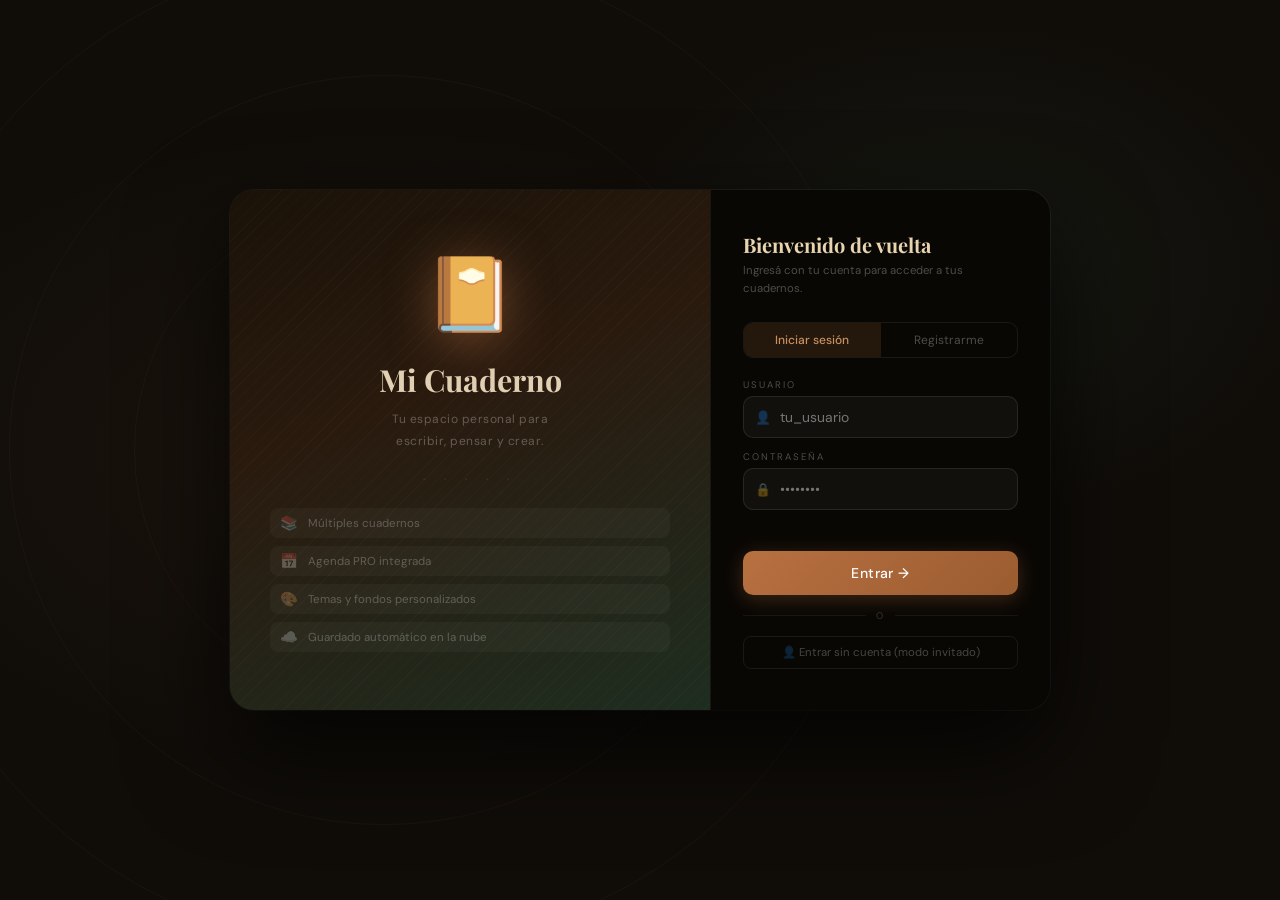
==== commit 5ec5fc53: "Add files via upload" ====
--- a/index.html
+++ b/index.html
@@ -40,39 +40,58 @@
 @keyframes float{0%{transform:translateY(100vh) rotate(0deg);opacity:0}10%{opacity:1}90%{opacity:.4}100%{transform:translateY(-100px) rotate(720deg);opacity:0}}
 
 /* ── LOGIN ── */
-#login-screen{position:fixed;inset:0;z-index:9999;display:flex;align-items:center;justify-content:center;}
-.login-card{
-  background:rgba(16,12,8,.97);border:1px solid rgba(184,112,64,.2);border-radius:22px;
-  padding:44px 40px;width:min(380px,92vw);display:flex;flex-direction:column;gap:0;align-items:center;
-  box-shadow:0 32px 80px rgba(0,0,0,.6);position:relative;z-index:1;
-}
-.login-icon{font-size:3rem;margin-bottom:18px;filter:drop-shadow(0 4px 16px rgba(184,112,64,.4));}
-.login-card h2{font-family:'Playfair Display',serif;color:#e8d5b0;font-size:1.5rem;margin-bottom:6px;text-align:center;}
-.login-card p{font-size:.78rem;color:rgba(255,255,255,.3);text-align:center;line-height:1.6;margin-bottom:28px;}
-.login-tabs{display:flex;gap:0;border:1px solid rgba(255,255,255,.08);border-radius:10px;overflow:hidden;margin-bottom:24px;width:100%;}
-.login-tab{flex:1;padding:9px;font-size:.78rem;font-family:'DM Sans',sans-serif;cursor:pointer;border:none;background:transparent;color:rgba(255,255,255,.3);transition:all .2s;}
-.login-tab.on{background:rgba(184,112,64,.18);color:#b87040;}
+#login-screen{position:fixed;inset:0;z-index:9999;display:flex;align-items:center;justify-content:center;overflow:hidden;}
+#login-screen::before{content:'';position:absolute;inset:0;background:radial-gradient(ellipse 70% 60% at 30% 50%,rgba(184,112,64,.07) 0%,transparent 60%),radial-gradient(ellipse 50% 50% at 75% 30%,rgba(45,74,62,.18) 0%,transparent 55%),#100d09;}
+.login-ambient{position:absolute;inset:0;pointer-events:none;}
+.login-ambient-ring{position:absolute;border-radius:50%;border:1px solid rgba(184,112,64,.06);animation:ring-pulse 4s ease-in-out infinite;}
+.login-ambient-ring:nth-child(1){width:500px;height:500px;top:50%;left:30%;transform:translate(-50%,-50%);animation-delay:0s;}
+.login-ambient-ring:nth-child(2){width:750px;height:750px;top:50%;left:30%;transform:translate(-50%,-50%);animation-delay:.8s;}
+.login-ambient-ring:nth-child(3){width:1000px;height:1000px;top:50%;left:30%;transform:translate(-50%,-50%);animation-delay:1.6s;}
+@keyframes ring-pulse{0%,100%{opacity:.3;transform:translate(-50%,-50%) scale(1);}50%{opacity:.7;transform:translate(-50%,-50%) scale(1.02);}}
+.login-split{display:flex;width:min(820px,96vw);min-height:min(520px,90vh);border-radius:24px;overflow:hidden;box-shadow:0 40px 100px rgba(0,0,0,.75),0 0 0 1px rgba(255,255,255,.06);position:relative;z-index:1;animation:login-in .6s cubic-bezier(.22,1,.36,1) both;}
+@keyframes login-in{from{opacity:0;transform:translateY(28px) scale(.97);}to{opacity:1;transform:none;}}
+.login-art{flex:1;background:linear-gradient(160deg,#1a1208 0%,#2a1a0e 40%,#1e2d20 100%);display:flex;flex-direction:column;align-items:center;justify-content:center;padding:40px;position:relative;overflow:hidden;}
+.login-art::before{content:'';position:absolute;inset:0;background-image:repeating-linear-gradient(135deg,rgba(255,255,255,.018) 0,rgba(255,255,255,.018) 1px,transparent 1px,transparent 9px);pointer-events:none;}
+.login-art-book{font-size:4.5rem;margin-bottom:20px;filter:drop-shadow(0 8px 24px rgba(184,112,64,.5));animation:float-book 3.5s ease-in-out infinite;}
+@keyframes float-book{0%,100%{transform:translateY(0) rotate(-2deg);}50%{transform:translateY(-10px) rotate(2deg);}}
+.login-art h1{font-family:'Playfair Display',serif;font-size:1.9rem;color:rgba(245,228,198,.9);text-align:center;line-height:1.25;margin-bottom:10px;}
+.login-art p{font-size:.75rem;color:rgba(255,255,255,.28);text-align:center;line-height:1.8;letter-spacing:.5px;}
+.login-art-deco{color:rgba(184,112,64,.35);letter-spacing:8px;font-size:.7rem;margin-top:20px;}
+.login-art-features{display:flex;flex-direction:column;gap:8px;margin-top:22px;width:100%;}
+.login-art-feat{display:flex;align-items:center;gap:10px;font-size:.72rem;color:rgba(255,255,255,.25);padding:6px 10px;border-radius:8px;background:rgba(255,255,255,.03);}
+.login-art-feat span:first-child{font-size:.9rem;}
+.login-form-side{width:min(340px,100%);background:rgba(10,8,5,.98);display:flex;flex-direction:column;padding:36px 32px;justify-content:center;border-left:1px solid rgba(255,255,255,.06);}
+.login-form-header{margin-bottom:24px;}
+.login-form-header h2{font-family:'Playfair Display',serif;color:#e8d5b0;font-size:1.25rem;margin-bottom:4px;}
+.login-form-header p{font-size:.71rem;color:rgba(255,255,255,.28);line-height:1.6;}
+.login-tabs{display:flex;gap:0;border:1px solid rgba(255,255,255,.07);border-radius:10px;overflow:hidden;margin-bottom:20px;}
+.login-tab{flex:1;padding:9px;font-size:.75rem;font-family:'DM Sans',sans-serif;cursor:pointer;border:none;background:transparent;color:rgba(255,255,255,.28);transition:all .2s;}
+.login-tab.on{background:rgba(184,112,64,.15);color:#c99060;font-weight:500;}
 .login-field{display:flex;flex-direction:column;gap:5px;width:100%;margin-bottom:12px;}
-.login-label{font-size:.63rem;color:rgba(255,255,255,.3);text-transform:uppercase;letter-spacing:1.5px;}
+.login-label{font-size:.6rem;color:rgba(255,255,255,.28);text-transform:uppercase;letter-spacing:2px;}
+.login-input-wrap{position:relative;display:flex;align-items:center;}
+.login-input-icon{position:absolute;left:12px;font-size:.8rem;opacity:.35;pointer-events:none;}
 .login-input{
-  width:100%;background:rgba(255,255,255,.04);border:1px solid rgba(255,255,255,.1);
-  color:#fff;border-radius:10px;padding:11px 14px;font-size:.9rem;
-  font-family:'DM Sans',sans-serif;outline:none;transition:border-color .2s;
-}
-.login-input:focus{border-color:#b87040;}
+  width:100%;background:rgba(255,255,255,.04);border:1px solid rgba(255,255,255,.09);
+  color:#e8d5b0;border-radius:10px;padding:11px 14px 11px 36px;font-size:.87rem;
+  font-family:'DM Sans',sans-serif;outline:none;transition:border-color .25s,background .25s;
+}
+.login-input:focus{border-color:rgba(184,112,64,.5);background:rgba(184,112,64,.04);}
 .login-btn{
-  width:100%;padding:13px;background:#b87040;border:none;border-radius:10px;
-  color:#fff;font-size:.9rem;font-family:'DM Sans',sans-serif;font-weight:500;
-  cursor:pointer;transition:all .2s;margin-top:6px;letter-spacing:.3px;
-}
-.login-btn:hover{background:#c98048;transform:translateY(-1px);}
+  width:100%;padding:13px;background:linear-gradient(135deg,#b87040,#9a5c30);border:none;border-radius:10px;
+  color:#fff;font-size:.88rem;font-family:'DM Sans',sans-serif;font-weight:500;
+  cursor:pointer;transition:all .22s;margin-top:8px;letter-spacing:.4px;
+  box-shadow:0 4px 20px rgba(184,112,64,.3);
+}
+.login-btn:hover{background:linear-gradient(135deg,#c98048,#b07040);transform:translateY(-1px);box-shadow:0 8px 28px rgba(184,112,64,.4);}
 .login-btn:active{transform:translateY(0);}
-.login-err{font-size:.73rem;color:#e74c3c;text-align:center;min-height:18px;margin-top:4px;}
+.login-err{font-size:.71rem;color:#e74c3c;text-align:center;min-height:16px;margin-top:5px;}
 .login-sep{display:flex;align-items:center;gap:10px;width:100%;margin:14px 0;}
-.login-sep::before,.login-sep::after{content:'';flex:1;height:1px;background:rgba(255,255,255,.07);}
-.login-sep span{font-size:.65rem;color:rgba(255,255,255,.2);letter-spacing:2px;}
-.login-guest{font-size:.73rem;color:rgba(255,255,255,.3);cursor:pointer;text-decoration:underline;text-underline-offset:3px;text-align:center;}
-.login-guest:hover{color:rgba(255,255,255,.55);}
+.login-sep::before,.login-sep::after{content:'';flex:1;height:1px;background:rgba(255,255,255,.06);}
+.login-sep span{font-size:.6rem;color:rgba(255,255,255,.18);letter-spacing:2px;text-transform:uppercase;}
+.login-guest{font-size:.71rem;color:rgba(255,255,255,.25);cursor:pointer;text-align:center;padding:8px;border-radius:8px;transition:all .2s;border:1px solid rgba(255,255,255,.07);display:block;}
+.login-guest:hover{color:rgba(255,255,255,.5);background:rgba(255,255,255,.04);}
+@media(max-width:580px){.login-art{display:none;}.login-split{width:96vw;}.login-form-side{width:100%;padding:32px 24px;}}
 
 /* ── USER PILL ── */
 #user-pill{position:fixed;top:16px;left:50%;transform:translateX(-50%);background:rgba(0,0,0,.45);backdrop-filter:blur(10px);border:1px solid rgba(255,255,255,.09);border-radius:24px;padding:5px 14px 5px 10px;display:none;align-items:center;gap:8px;z-index:200;font-size:.72rem;color:rgba(255,255,255,.4);}
@@ -318,7 +337,104 @@
 body.theme-libreta #page.lines::after{background-image:repeating-linear-gradient(to bottom,transparent 0,transparent 23px,rgba(180,160,100,.35) 23px,rgba(180,160,100,.35) 24px) !important;background-position:0 36px !important;}
 body.theme-libreta #page-text{font-family:'Lora',serif !important;color:#2a2010 !important;}
 
-/* ── DOWNLOAD MODAL ── */
+/* ── SLIDESHOW TAPA ── */
+#cv-slideshow{position:absolute;inset:0;z-index:0;border-radius:inherit;overflow:hidden;}
+.cv-slide{position:absolute;inset:0;background-size:cover;background-position:center;opacity:0;transition:opacity 1.2s ease-in-out;}
+.cv-slide.active{opacity:1;}
+.cv-slide.ken-burns{animation:ken-burns-anim 8s ease-in-out infinite alternate;}
+@keyframes ken-burns-anim{0%{transform:scale(1) translate(0,0);}100%{transform:scale(1.08) translate(-2%,-2%);}}
+#cv-slide-overlay{position:absolute;inset:0;z-index:1;pointer-events:none;background:linear-gradient(to bottom,rgba(0,0,0,.12),rgba(0,0,0,.55));}
+#cv-slide-dots{position:absolute;bottom:10px;left:50%;transform:translateX(-50%);display:flex;gap:5px;z-index:6;}
+.cv-sdot{width:5px;height:5px;border-radius:50%;background:rgba(255,255,255,.3);cursor:pointer;transition:all .3s;}
+.cv-sdot.on{background:rgba(255,255,255,.85);width:14px;border-radius:3px;}
+
+/* ── MODAL NUEVO CUADERNO ── */
+#nb-new-modal{position:fixed;inset:0;background:rgba(0,0,0,.82);backdrop-filter:blur(14px);z-index:700;display:none;align-items:center;justify-content:center;}
+#nb-new-modal.open{display:flex;}
+.nb-new-box{background:#0e0b08;border:1px solid rgba(255,255,255,.1);border-radius:20px;padding:28px;width:min(500px,95vw);display:flex;flex-direction:column;gap:16px;max-height:92vh;overflow-y:auto;scrollbar-width:none;animation:login-in .35s cubic-bezier(.22,1,.36,1) both;}
+.nb-new-box h2{font-family:'Playfair Display',serif;color:#b87040;font-size:1.1rem;}
+.nb-new-box p{font-size:.75rem;color:rgba(255,255,255,.35);line-height:1.5;}
+.nb-type-grid{display:grid;grid-template-columns:repeat(3,1fr);gap:10px;}
+.nb-type-opt{border:2px solid rgba(255,255,255,.09);border-radius:12px;padding:14px 10px;cursor:pointer;text-align:center;transition:all .18s;background:rgba(255,255,255,.02);}
+.nb-type-opt:hover{border-color:rgba(184,112,64,.5);background:rgba(184,112,64,.08);}
+.nb-type-opt.on{border-color:#b87040;background:rgba(184,112,64,.18);}
+.nb-type-icon{font-size:2rem;margin-bottom:6px;}
+.nb-type-name{font-size:.72rem;color:rgba(255,255,255,.65);font-family:'DM Sans',sans-serif;font-weight:500;}
+.nb-type-desc{font-size:.6rem;color:rgba(255,255,255,.3);margin-top:3px;line-height:1.4;}
+.nb-name-field{display:flex;flex-direction:column;gap:6px;}
+.nb-name-field label{font-size:.6rem;color:rgba(255,255,255,.28);text-transform:uppercase;letter-spacing:2px;}
+.nb-name-field input{background:rgba(255,255,255,.05);border:1px solid rgba(255,255,255,.1);color:#fff;border-radius:10px;padding:10px 14px;font-size:.9rem;font-family:'DM Sans',sans-serif;outline:none;}
+.nb-name-field input:focus{border-color:#b87040;}
+.nb-color-row{display:flex;gap:8px;flex-wrap:wrap;}
+.nb-color-sw{width:24px;height:24px;border-radius:50%;cursor:pointer;border:2.5px solid transparent;transition:transform .15s;}
+.nb-color-sw:hover{transform:scale(1.2);}
+.nb-color-sw.on{border-color:#fff;}
+
+/* ── AGENDA PRO ── */
+#agenda-modal{position:fixed;inset:0;background:rgba(0,0,0,.88);backdrop-filter:blur(16px);z-index:650;display:none;align-items:center;justify-content:center;}
+#agenda-modal.open{display:flex;}
+.agenda-box{background:#0a0806;border:1px solid rgba(255,255,255,.09);border-radius:22px;width:min(900px,97vw);height:min(680px,94vh);display:flex;flex-direction:column;overflow:hidden;animation:login-in .4s cubic-bezier(.22,1,.36,1) both;}
+.agenda-header{padding:18px 24px;border-bottom:1px solid rgba(255,255,255,.07);display:flex;align-items:center;gap:16px;flex-shrink:0;}
+.agenda-header h2{font-family:'Playfair Display',serif;color:#b87040;font-size:1.1rem;flex:1;}
+.agenda-nav-btn{background:rgba(255,255,255,.06);border:1px solid rgba(255,255,255,.1);color:rgba(255,255,255,.5);border-radius:8px;padding:6px 12px;cursor:pointer;font-size:.8rem;font-family:'DM Sans',sans-serif;transition:all .15s;}
+.agenda-nav-btn:hover{background:rgba(184,112,64,.2);color:#fff;}
+.agenda-month-label{font-family:'Lora',serif;font-size:.9rem;color:rgba(245,228,198,.7);min-width:140px;text-align:center;}
+.agenda-close-btn{background:none;border:none;color:rgba(255,255,255,.35);cursor:pointer;font-size:1.2rem;padding:4px 8px;border-radius:6px;transition:color .15s;}
+.agenda-close-btn:hover{color:#fff;}
+.agenda-body{display:flex;flex:1;overflow:hidden;}
+.agenda-cal{width:300px;flex-shrink:0;padding:18px;border-right:1px solid rgba(255,255,255,.06);display:flex;flex-direction:column;gap:10px;overflow-y:auto;scrollbar-width:none;}
+.agenda-cal::-webkit-scrollbar{display:none;}
+.cal-weekdays{display:grid;grid-template-columns:repeat(7,1fr);gap:2px;margin-bottom:4px;}
+.cal-wd{font-size:.58rem;color:rgba(255,255,255,.28);text-align:center;padding:4px 0;text-transform:uppercase;letter-spacing:.5px;font-family:'DM Sans',sans-serif;}
+.cal-grid{display:grid;grid-template-columns:repeat(7,1fr);gap:3px;}
+.cal-day{aspect-ratio:1;border-radius:8px;cursor:pointer;display:flex;flex-direction:column;align-items:center;justify-content:center;font-size:.75rem;color:rgba(255,255,255,.4);font-family:'DM Sans',sans-serif;position:relative;transition:all .15s;}
+.cal-day:hover{background:rgba(255,255,255,.06);}
+.cal-day.today{background:rgba(184,112,64,.2);color:#b87040;font-weight:700;}
+.cal-day.selected{background:rgba(184,112,64,.35);color:#fff;font-weight:600;box-shadow:0 0 0 2px rgba(184,112,64,.5);}
+.cal-day.has-events::after{content:'';position:absolute;bottom:3px;width:4px;height:4px;border-radius:50%;background:#b87040;}
+.cal-day.other-month{opacity:.3;}
+.agenda-events{flex:1;display:flex;flex-direction:column;overflow:hidden;}
+.agenda-day-header{padding:16px 20px 8px;border-bottom:1px solid rgba(255,255,255,.06);flex-shrink:0;}
+.agenda-day-header h3{font-family:'Playfair Display',serif;color:rgba(245,228,198,.8);font-size:.95rem;}
+.agenda-day-header p{font-size:.68rem;color:rgba(255,255,255,.25);margin-top:2px;}
+.agenda-events-list{flex:1;overflow-y:auto;padding:12px 16px;display:flex;flex-direction:column;gap:8px;scrollbar-width:thin;scrollbar-color:rgba(184,112,64,.2) transparent;}
+.agenda-event-item{background:rgba(255,255,255,.04);border:1px solid rgba(255,255,255,.08);border-left:3px solid #b87040;border-radius:10px;padding:10px 14px;cursor:pointer;transition:all .15s;display:flex;align-items:flex-start;gap:10px;}
+.agenda-event-item:hover{background:rgba(255,255,255,.07);transform:translateX(2px);}
+.agenda-event-time{font-size:.7rem;color:#b87040;font-family:'DM Sans',sans-serif;min-width:42px;font-weight:600;margin-top:1px;}
+.agenda-event-body{flex:1;}
+.agenda-event-title{font-size:.82rem;color:rgba(255,255,255,.8);font-family:'DM Sans',sans-serif;}
+.agenda-event-note{font-size:.7rem;color:rgba(255,255,255,.3);margin-top:2px;}
+.agenda-event-del{color:rgba(255,100,100,.4);cursor:pointer;font-size:.7rem;padding:2px 6px;border-radius:4px;transition:all .15s;opacity:0;}
+.agenda-event-item:hover .agenda-event-del{opacity:1;}
+.agenda-event-del:hover{color:#ff6b6b;background:rgba(255,0,0,.1);}
+.agenda-empty{font-size:.78rem;color:rgba(255,255,255,.2);text-align:center;padding:30px 0;font-style:italic;}
+.agenda-add-form{padding:12px 16px;border-top:1px solid rgba(255,255,255,.06);display:flex;flex-direction:column;gap:8px;flex-shrink:0;}
+.agenda-add-row{display:flex;gap:8px;align-items:center;}
+.agenda-inp{background:rgba(255,255,255,.05);border:1px solid rgba(255,255,255,.1);color:#fff;border-radius:8px;padding:8px 12px;font-size:.82rem;font-family:'DM Sans',sans-serif;outline:none;flex:1;}
+.agenda-inp:focus{border-color:#b87040;}
+.agenda-inp-time{width:80px;flex:none;}
+.agenda-color-pick{display:flex;gap:5px;align-items:center;}
+.agenda-ev-color{width:20px;height:20px;border-radius:50%;cursor:pointer;border:2px solid transparent;transition:transform .15s;}
+.agenda-ev-color:hover{transform:scale(1.2);}
+.agenda-ev-color.on{border-color:#fff;}
+.agenda-add-btn{background:rgba(184,112,64,.25);border:1px solid rgba(184,112,64,.4);color:#b87040;border-radius:8px;padding:8px 16px;cursor:pointer;font-size:.78rem;font-family:'DM Sans',sans-serif;transition:all .15s;white-space:nowrap;}
+.agenda-add-btn:hover{background:rgba(184,112,64,.4);color:#fff;}
+.agenda-btn{background:rgba(184,112,64,.15);border:1px solid rgba(184,112,64,.3);color:#b87040;border-radius:8px;padding:6px 14px;cursor:pointer;font-size:.75rem;font-family:'DM Sans',sans-serif;transition:all .15s;}
+.agenda-btn:hover{background:rgba(184,112,64,.3);color:#fff;}
+
+/* ── SLIDESHOW COVER MODAL ── */
+.cv-slideshow-manager{display:flex;flex-direction:column;gap:8px;}
+.cv-slide-thumbs{display:flex;gap:8px;flex-wrap:wrap;align-items:center;}
+.cv-slide-thumb{width:60px;height:45px;border-radius:6px;background-size:cover;background-position:center;position:relative;cursor:pointer;border:2px solid transparent;transition:all .15s;}
+.cv-slide-thumb:hover{border-color:rgba(184,112,64,.5);}
+.cv-slide-thumb.active-thumb{border-color:#b87040;}
+.cv-thumb-del{position:absolute;top:-6px;right:-6px;width:16px;height:16px;background:#c0392b;border-radius:50%;color:#fff;font-size:.45rem;display:flex;align-items:center;justify-content:center;cursor:pointer;opacity:0;transition:opacity .15s;}
+.cv-slide-thumb:hover .cv-thumb-del{opacity:1;}
+.cv-add-slide-btn{width:60px;height:45px;border-radius:6px;background:rgba(255,255,255,.05);border:2px dashed rgba(255,255,255,.15);color:rgba(255,255,255,.3);font-size:1.3rem;cursor:pointer;display:flex;align-items:center;justify-content:center;transition:all .2s;}
+.cv-add-slide-btn:hover{border-color:#b87040;color:#b87040;}
+.cv-slide-speed{display:flex;align-items:center;gap:10px;font-size:.7rem;color:rgba(255,255,255,.3);}
+.cv-slide-speed input{flex:1;accent-color:#b87040;}
+.cv-slide-speed span{min-width:30px;color:#b87040;font-size:.72rem;}
 #dlm{position:fixed;inset:0;background:rgba(0,0,0,.78);backdrop-filter:blur(10px);z-index:600;display:none;align-items:center;justify-content:center;}
 #dlm.open{display:flex;}
 .dlb{background:#0e0b08;border:1px solid rgba(255,255,255,.1);border-radius:16px;padding:26px;width:min(380px,94vw);display:flex;flex-direction:column;gap:14px;}
@@ -372,34 +488,61 @@
 
 <!-- LOGIN SCREEN -->
 <div id="login-screen">
-  <div class="login-card">
-    <div class="login-icon">📔</div>
-    <h2>Mi Cuaderno</h2>
-    <p>Tu espacio personal para escribir, pensar y crear.</p>
-
-    <div class="login-tabs">
-      <button class="login-tab on" id="tab-login" onclick="switchTab('login')">Iniciar sesión</button>
-      <button class="login-tab" id="tab-reg" onclick="switchTab('reg')">Registrarme</button>
-    </div>
-
-    <div class="login-field">
-      <span class="login-label">Usuario</span>
-      <input class="login-input" id="l-user" type="text" placeholder="tu_usuario" autocomplete="username" onkeydown="if(event.key==='Enter')doLogin()">
-    </div>
-    <div class="login-field">
-      <span class="login-label">Contraseña</span>
-      <input class="login-input" id="l-pass" type="password" placeholder="••••••••" autocomplete="current-password" onkeydown="if(event.key==='Enter')doLogin()">
-    </div>
-    <div class="login-field" id="l-pass2-wrap" style="display:none;">
-      <span class="login-label">Repetir contraseña</span>
-      <input class="login-input" id="l-pass2" type="password" placeholder="••••••••" onkeydown="if(event.key==='Enter')doLogin()">
-    </div>
-
-    <div class="login-err" id="l-err"></div>
-    <button class="login-btn" id="l-btn" onclick="doLogin()">Entrar →</button>
-
-    <div class="login-sep"><span>o</span></div>
-    <span class="login-guest" onclick="enterGuest()">Entrar sin cuenta (modo invitado)</span>
+  <div class="login-ambient">
+    <div class="login-ambient-ring"></div>
+    <div class="login-ambient-ring"></div>
+    <div class="login-ambient-ring"></div>
+  </div>
+  <div class="login-split">
+    <!-- Panel izquierdo artístico -->
+    <div class="login-art">
+      <div class="login-art-book">📔</div>
+      <h1>Mi Cuaderno</h1>
+      <p>Tu espacio personal para<br>escribir, pensar y crear.</p>
+      <div class="login-art-deco">· · · · ·</div>
+      <div class="login-art-features">
+        <div class="login-art-feat"><span>📚</span><span>Múltiples cuadernos</span></div>
+        <div class="login-art-feat"><span>📅</span><span>Agenda PRO integrada</span></div>
+        <div class="login-art-feat"><span>🎨</span><span>Temas y fondos personalizados</span></div>
+        <div class="login-art-feat"><span>☁️</span><span>Guardado automático en la nube</span></div>
+      </div>
+    </div>
+    <!-- Panel derecho formulario -->
+    <div class="login-form-side">
+      <div class="login-form-header">
+        <h2>Bienvenido de vuelta</h2>
+        <p>Ingresá con tu cuenta para acceder a tus cuadernos.</p>
+      </div>
+      <div class="login-tabs">
+        <button class="login-tab on" id="tab-login" onclick="switchTab('login')">Iniciar sesión</button>
+        <button class="login-tab" id="tab-reg" onclick="switchTab('reg')">Registrarme</button>
+      </div>
+      <div class="login-field">
+        <span class="login-label">Usuario</span>
+        <div class="login-input-wrap">
+          <span class="login-input-icon">👤</span>
+          <input class="login-input" id="l-user" type="text" placeholder="tu_usuario" autocomplete="username" onkeydown="if(event.key==='Enter')doLogin()">
+        </div>
+      </div>
+      <div class="login-field">
+        <span class="login-label">Contraseña</span>
+        <div class="login-input-wrap">
+          <span class="login-input-icon">🔒</span>
+          <input class="login-input" id="l-pass" type="password" placeholder="••••••••" autocomplete="current-password" onkeydown="if(event.key==='Enter')doLogin()">
+        </div>
+      </div>
+      <div class="login-field" id="l-pass2-wrap" style="display:none;">
+        <span class="login-label">Repetir contraseña</span>
+        <div class="login-input-wrap">
+          <span class="login-input-icon">🔒</span>
+          <input class="login-input" id="l-pass2" type="password" placeholder="••••••••" onkeydown="if(event.key==='Enter')doLogin()">
+        </div>
+      </div>
+      <div class="login-err" id="l-err"></div>
+      <button class="login-btn" id="l-btn" onclick="doLogin()">Entrar →</button>
+      <div class="login-sep"><span>o</span></div>
+      <span class="login-guest" onclick="enterGuest()">👤 Entrar sin cuenta (modo invitado)</span>
+    </div>
   </div>
 </div>
 
@@ -414,7 +557,7 @@
 <div id="nb-sidebar">
   <div id="nb-sidebar-header">
     <h3>📚 Mis cuadernos</h3>
-    <button id="new-nb-btn" onclick="createNotebook()">+ Nuevo cuaderno</button>
+    <button id="new-nb-btn" onclick="openNbNewModal()">+ Nuevo cuaderno</button>
   </div>
   <div id="nb-list"></div>
 </div>
@@ -514,6 +657,7 @@
       <button class="pb" onclick="openFocus()">🧘 Modo focus</button>
       <button class="pb" onclick="openDraw()">✏️ Dibujar</button>
       <button class="pb" onclick="togglePomodoroUI()">⏱ Pomodoro</button>
+      <button class="pb" onclick="openAgenda()">📅 Agenda PRO</button>
     </div>
   </div>
   <div class="sec">
@@ -572,10 +716,18 @@
     <div class="cmf"><label>Título</label><input type="text" id="cmt" maxlength="40" placeholder="Mi Cuaderno"></div>
     <div class="cmf"><label>Subtítulo</label><input type="text" id="cms" maxlength="55" placeholder="Notas & Ideas"></div>
     <div class="cmf">
-      <label>Imagen de fondo</label>
-      <input type="file" id="cmi" accept="image/*" style="color:rgba(255,255,255,.45);font-size:.78rem;" onchange="previewImg(this)">
-      <img id="cv-img-preview" src="" alt="preview">
-      <div class="cv-img-controls" id="cv-img-controls">
+      <label>Imágenes de fondo (slideshow, máx. 6)</label>
+      <div class="cv-slideshow-manager">
+        <div class="cv-slide-thumbs" id="cv-slide-thumbs">
+          <div class="cv-add-slide-btn" onclick="addSlideImage()" title="Agregar foto">+</div>
+        </div>
+        <div class="cv-slide-speed" id="cv-slide-speed-row" style="display:none;">
+          <span>Velocidad:</span>
+          <input type="range" id="cv-slide-speed" min="2" max="12" value="5" oninput="updateSlideSpeed(this.value)">
+          <span id="cv-speed-val">5s</span>
+        </div>
+      </div>
+      <div class="cv-img-controls" id="cv-img-controls" style="margin-top:8px;">
         <div class="cv-img-row">
           <label>Opacidad</label>
           <input type="range" id="cv-opa" min="5" max="100" value="32" oninput="livePreviewCover()">
@@ -669,6 +821,96 @@
 <div id="toast">✓ Guardado</div>
 <div id="badge">Mi Cuaderno</div>
 
+<!-- MODAL NUEVO CUADERNO -->
+<div id="nb-new-modal">
+  <div class="nb-new-box">
+    <h2>📔 Nuevo cuaderno</h2>
+    <p>Elegí el tipo de cuaderno que querés crear:</p>
+    <div class="nb-type-grid" id="nb-type-grid">
+      <div class="nb-type-opt on" data-type="" onclick="selectNbType('',this)">
+        <div class="nb-type-icon">📓</div>
+        <div class="nb-type-name">Clásico</div>
+        <div class="nb-type-desc">Hojas en blanco, ideal para escribir libremente</div>
+      </div>
+      <div class="nb-type-opt" data-type="agenda" onclick="selectNbType('agenda',this)">
+        <div class="nb-type-icon">📅</div>
+        <div class="nb-type-name">Agenda PRO</div>
+        <div class="nb-type-desc">Calendario, eventos con hora y colores</div>
+      </div>
+      <div class="nb-type-opt" data-type="album" onclick="selectNbType('album',this)">
+        <div class="nb-type-icon">📸</div>
+        <div class="nb-type-name">Álbum fotos</div>
+        <div class="nb-type-desc">Optimizado para pegar y organizar imágenes</div>
+      </div>
+      <div class="nb-type-opt" data-type="8bit" onclick="selectNbType('8bit',this)">
+        <div class="nb-type-icon">👾</div>
+        <div class="nb-type-name">8-Bit</div>
+        <div class="nb-type-desc">Estilo retro pixelado, fuente monoespaciada</div>
+      </div>
+      <div class="nb-type-opt" data-type="libreta" onclick="selectNbType('libreta',this)">
+        <div class="nb-type-icon">📋</div>
+        <div class="nb-type-name">Libreta</div>
+        <div class="nb-type-desc">Estilo libreta clásica con páginas amarillentas</div>
+      </div>
+    </div>
+    <div class="nb-name-field">
+      <label>Nombre del cuaderno</label>
+      <input type="text" id="nb-new-name" placeholder="Mi nuevo cuaderno..." maxlength="40">
+    </div>
+    <div class="nb-name-field">
+      <label>Color identificador</label>
+      <div class="nb-color-row" id="nb-new-colors"></div>
+    </div>
+    <div class="cmbtns">
+      <button class="cmbtn" onclick="closeNbNewModal()">Cancelar</button>
+      <button class="cmbtn ok" onclick="confirmCreateNotebook()">✓ Crear cuaderno</button>
+    </div>
+  </div>
+</div>
+
+<!-- AGENDA PRO MODAL -->
+<div id="agenda-modal">
+  <div class="agenda-box">
+    <div class="agenda-header">
+      <h2>📅 Agenda PRO</h2>
+      <button class="agenda-nav-btn" onclick="agendaPrevMonth()">‹</button>
+      <span class="agenda-month-label" id="agenda-month-label">Mayo 2026</span>
+      <button class="agenda-nav-btn" onclick="agendaNextMonth()">›</button>
+      <button class="agenda-btn" onclick="agendaGoToday()">Hoy</button>
+      <button class="agenda-close-btn" onclick="closeAgenda()">✕</button>
+    </div>
+    <div class="agenda-body">
+      <div class="agenda-cal">
+        <div class="cal-weekdays">
+          <div class="cal-wd">Lu</div><div class="cal-wd">Ma</div><div class="cal-wd">Mi</div>
+          <div class="cal-wd">Ju</div><div class="cal-wd">Vi</div><div class="cal-wd">Sa</div><div class="cal-wd">Do</div>
+        </div>
+        <div class="cal-grid" id="cal-grid"></div>
+      </div>
+      <div class="agenda-events">
+        <div class="agenda-day-header">
+          <h3 id="agenda-day-title">Seleccioná un día</h3>
+          <p id="agenda-day-count"></p>
+        </div>
+        <div class="agenda-events-list" id="agenda-events-list">
+          <div class="agenda-empty">Seleccioná un día para ver los eventos</div>
+        </div>
+        <div class="agenda-add-form">
+          <div class="agenda-add-row">
+            <input class="agenda-inp agenda-inp-time" id="agenda-ev-time" type="time" value="09:00">
+            <input class="agenda-inp" id="agenda-ev-title" type="text" placeholder="Título del evento...">
+          </div>
+          <div class="agenda-add-row">
+            <input class="agenda-inp" id="agenda-ev-note" type="text" placeholder="Notas (opcional)...">
+            <div class="agenda-color-pick" id="agenda-color-pick"></div>
+            <button class="agenda-add-btn" onclick="addAgendaEvent()">+ Agregar</button>
+          </div>
+        </div>
+      </div>
+    </div>
+  </div>
+</div>
+
 <!-- BOOK -->
 <div id="scene">
   <div id="book">
@@ -692,6 +934,9 @@
     <div id="nz-l" class="nz" onclick="prev()"><svg viewBox="0 0 24 24"><polyline points="15 18 9 12 15 6"/></svg></div>
     <div id="nz-r" class="nz" onclick="nxt()"><svg viewBox="0 0 24 24"><polyline points="9 6 15 12 9 18"/></svg></div>
     <div id="cover" onclick="openBook()">
+      <div id="cv-slideshow"></div>
+      <div id="cv-slide-overlay" style="display:none;"></div>
+      <div id="cv-slide-dots"></div>
       <div id="cv-band"></div>
       <img id="cv-img" src="" alt="">
       <div id="cv-img-overlay"></div>
@@ -906,27 +1151,73 @@
   list.appendChild(div);
 }
 
-async function createNotebook() {
-  const name = prompt('Nombre del nuevo cuaderno:');
-  if (!name) return;
+// ── MODAL NUEVO CUADERNO ──
+let _nbNewType = '';
+let _nbNewColor = '#b87040';
+
+function openNbNewModal() {
+  _nbNewType = '';
+  _nbNewColor = '#b87040';
+  document.getElementById('nb-new-name').value = '';
+  document.querySelectorAll('.nb-type-opt').forEach(o => o.classList.toggle('on', o.dataset.type === ''));
+  buildNbNewColors();
+  document.getElementById('nb-new-modal').classList.add('open');
+  toggleSidebar();
+}
+
+function closeNbNewModal() { document.getElementById('nb-new-modal').classList.remove('open'); }
+
+function selectNbType(type, el) {
+  _nbNewType = type;
+  document.querySelectorAll('.nb-type-opt').forEach(o => o.classList.remove('on'));
+  el.classList.add('on');
+  // sugerir nombre según tipo
+  const names = {'':'Mi Cuaderno','agenda':'Mi Agenda','album':'Mis Fotos','8bit':'Dev Notes','libreta':'Libreta'};
+  if (!document.getElementById('nb-new-name').value) document.getElementById('nb-new-name').value = names[type]||'';
+}
+
+function buildNbNewColors() {
+  const row = document.getElementById('nb-new-colors');
+  row.innerHTML = '';
+  [...TAG_COLORS, '#b87040','#5a7a6a','#4a6080'].forEach(c => {
+    const d = document.createElement('div');
+    d.className = 'nb-color-sw' + (c === _nbNewColor ? ' on' : '');
+    d.style.background = c;
+    d.onclick = () => { _nbNewColor = c; document.querySelectorAll('.nb-color-sw').forEach(x=>x.classList.remove('on')); d.classList.add('on'); };
+    row.appendChild(d);
+  });
+}
+
+async function confirmCreateNotebook() {
+  const name = document.getElementById('nb-new-name').value.trim() || 'Mi Cuaderno';
   const id = 'nb_' + Date.now();
-  const color = TAG_COLORS[Math.floor(Math.random()*TAG_COLORS.length)];
+  const color = _nbNewColor;
+  const type = _nbNewType;
+  const state = freshState();
+  if (type) state.cover.theme = type;
+  // poner color de tapa según tipo
+  const themeColors = {'agenda':'#2b3d4a','album':'#3a2820','8bit':'#0a1a0a','libreta':'#3a3020'};
+  if (themeColors[type]) state.cover.color = themeColors[type];
 
   if (currentUser.guest) {
     const key = 'nb_notebooks_' + currentUser.name;
     const notebooks = JSON.parse(localStorage.getItem(key) || '[]');
-    notebooks.push({ id, name, color });
+    notebooks.push({ id, name, color, type });
     localStorage.setItem(key, JSON.stringify(notebooks));
-    localStorage.setItem('nb_state_' + currentUser.name + '_' + id, JSON.stringify(freshState()));
+    localStorage.setItem('nb_state_' + currentUser.name + '_' + id, JSON.stringify(state));
     loadNotebooksLocal();
   } else {
     const { doc, setDoc } = window._fbFns;
-    const db = window._fbDb;
-    await setDoc(doc(db, 'users', currentUser.uid, 'notebooks', id), { meta: { name, color }, state: freshState() });
+    await setDoc(doc(window._fbDb, 'users', currentUser.uid, 'notebooks', id), { meta: { name, color, type }, state });
     await loadNotebooks();
   }
+  closeNbNewModal();
   toast2('📔 Cuaderno creado');
-}
+  // ir al nuevo cuaderno automáticamente
+  setTimeout(() => switchNotebook(id), 300);
+}
+
+async function createNotebook() { openNbNewModal(); }
 
 async function switchNotebook(id) {
   sync(); await save();
@@ -1097,26 +1388,30 @@
   if(cv.grad){cover.style.background=cv.grad;}else{cover.style.background=cv.color||'#2d4a3e';}
   document.getElementById('cv-title').textContent=cv.title||'Mi Cuaderno';
   document.getElementById('cv-sub').textContent=cv.sub||'Notas & Ideas';
-  const img=document.getElementById('cv-img');
-  const ov=document.getElementById('cv-img-overlay');
-  if(cv.img){
-    img.src=cv.img;
-    img.style.display='block';
-    img.style.opacity=(cv.opa||32)/100;
-    const fit=cv.imgFit||'cover';
-    const size=cv.imgSize||100;
-    const x=cv.imgX||50;
-    const y=cv.imgY||50;
-    img.style.objectFit=fit;
-    img.style.objectPosition=x+'% '+y+'%';
-    if(fit==='cover'||fit==='fill'){img.style.width=size+'%';img.style.height=size+'%';img.style.left='0';img.style.top='0';img.style.transform='none';img.style.maxWidth='none';img.style.maxHeight='none';}
-    else{img.style.width='auto';img.style.height='auto';img.style.maxWidth=size+'%';img.style.maxHeight=size+'%';img.style.left='50%';img.style.top='50%';img.style.transform='translate(-50%,-50%)';}
-    ov.style.display='block';
+  document.getElementById('spine').querySelector('span').textContent=cv.title||'cuaderno';
+  // Slideshow
+  stopSlideshow();
+  _slideIdx = 0;
+  if (cv.slides && cv.slides.length) {
+    renderSlides();
+    if (cv.slides.length > 1) startSlideshow();
+    document.getElementById('cv-img').style.display='none';
+    document.getElementById('cv-img-overlay').style.display='none';
   } else {
-    img.style.display='none';
-    ov.style.display='none';
+    // single image fallback
+    const img=document.getElementById('cv-img');
+    const ov=document.getElementById('cv-img-overlay');
+    document.getElementById('cv-slideshow').innerHTML='';
+    document.getElementById('cv-slide-dots').innerHTML='';
+    if(cv.img){
+      img.src=cv.img; img.style.display='block'; img.style.opacity=(cv.opa||32)/100;
+      const fit=cv.imgFit||'cover'; const size=cv.imgSize||100; const x=cv.imgX||50; const y=cv.imgY||50;
+      img.style.objectFit=fit; img.style.objectPosition=x+'% '+y+'%';
+      if(fit==='cover'||fit==='fill'){img.style.width=size+'%';img.style.height=size+'%';img.style.left='0';img.style.top='0';img.style.transform='none';img.style.maxWidth='none';img.style.maxHeight='none';}
+      else{img.style.width='auto';img.style.height='auto';img.style.maxWidth=size+'%';img.style.maxHeight=size+'%';img.style.left='50%';img.style.top='50%';img.style.transform='translate(-50%,-50%)';}
+      ov.style.display='block';
+    } else { img.style.display='none'; ov.style.display='none'; }
   }
-  document.getElementById('spine').querySelector('span').textContent=cv.title||'cuaderno';
 }
 function buildSwatches() { const sw=document.getElementById('swatches'); sw.innerHTML=''; COLORS.forEach(c=>{const d=document.createElement('div');d.className='sw';d.style.background=c;d.onclick=()=>{S.cover.color=c;S.cover.grad=null;applyCV();sched();document.querySelectorAll('.sw').forEach(x=>x.classList.remove('on'));d.classList.add('on');};sw.appendChild(d);}); }
 function buildGrads() { const g=document.getElementById('gradients'); g.innerHTML=''; GRADS.forEach(gr=>{const d=document.createElement('div');d.className='grad-sw';d.style.background=gr;d.onclick=()=>{S.cover.grad=gr;applyCV();sched();document.querySelectorAll('.grad-sw').forEach(x=>x.classList.remove('on'));d.classList.add('on');};g.appendChild(d);}); }
@@ -1167,14 +1462,16 @@
   document.getElementById('cv-y-val').textContent = (cv.imgY||50)+'%';
   const fit = cv.imgFit||'cover';
   ['cover','contain','fill'].forEach(f=>{document.getElementById('cvfit-'+f).classList.toggle('on',f===fit);});
-  if (cv.img) {
-    document.getElementById('cv-img-controls').classList.add('visible');
-    document.getElementById('cv-img-preview').src = cv.img;
-    document.getElementById('cv-img-preview').style.display = 'block';
-  } else {
-    document.getElementById('cv-img-controls').classList.remove('visible');
-    document.getElementById('cv-img-preview').style.display = 'none';
+  // slideshow thumbs
+  renderSlideThumbs();
+  const speedRow = document.getElementById('cv-slide-speed-row');
+  if (speedRow) {
+    speedRow.style.display = (cv.slides && cv.slides.length > 1) ? 'flex' : 'none';
+    document.getElementById('cv-slide-speed').value = cv.slideSpeed || 5;
+    document.getElementById('cv-speed-val').textContent = (cv.slideSpeed || 5) + 's';
   }
+  const hasImg = (cv.slides && cv.slides.length) || cv.img;
+  document.getElementById('cv-img-controls').classList.toggle('visible', !!hasImg);
   document.querySelectorAll('.theme-opt').forEach(t=>t.classList.toggle('on', t.dataset.theme===(S.cover.theme||'')));
   document.getElementById('cm').classList.add('open');
 }
@@ -1227,16 +1524,16 @@
   S.cover.imgSize=parseInt(document.getElementById('cv-img-size').value);
   S.cover.imgX=parseInt(document.getElementById('cv-img-x').value);
   S.cover.imgY=parseInt(document.getElementById('cv-img-y').value);
-  const pr=document.getElementById('cv-img-preview');
-  if(pr.src&&pr.style.display!=='none') S.cover.img=pr.src;
   applyCV(); sched(); closeCM();
 }
 
 function removeCoverImg() {
   S.cover.img='';
-  document.getElementById('cv-img-preview').style.display='none';
-  document.getElementById('cv-img-preview').src='';
+  S.cover.slides=[];
+  stopSlideshow();
   document.getElementById('cv-img-controls').classList.remove('visible');
+  document.getElementById('cv-slide-speed-row').style.display='none';
+  renderSlideThumbs();
   applyCV(); sched();
 }
 
@@ -1286,7 +1583,256 @@
   if(bar&&bar.classList.contains('visible')&&!bar.contains(e.target)) bar.classList.remove('visible');
 });
 
-// ── DOWNLOAD ──
+// ══════════════════════════════════════════════════════
+//  AGENDA PRO
+// ══════════════════════════════════════════════════════
+let agendaDate = new Date();
+let agendaSelectedDay = null;
+let agendaEvColor = '#b87040';
+const AGENDA_COLORS = ['#b87040','#3498db','#2ecc71','#e74c3c','#9b59b6','#f39c12','#1abc9c'];
+
+function getAgendaEvents() {
+  if (!S.agendaEvents) S.agendaEvents = {};
+  return S.agendaEvents;
+}
+
+function openAgenda() {
+  agendaDate = new Date();
+  agendaSelectedDay = null;
+  buildAgendaColorPick();
+  renderAgendaCal();
+  document.getElementById('agenda-modal').classList.add('open');
+}
+
+function closeAgenda() { document.getElementById('agenda-modal').classList.remove('open'); }
+
+function agendaPrevMonth() { agendaDate.setMonth(agendaDate.getMonth()-1); renderAgendaCal(); }
+function agendaNextMonth() { agendaDate.setMonth(agendaDate.getMonth()+1); renderAgendaCal(); }
+function agendaGoToday() { agendaDate = new Date(); agendaSelectedDay = null; renderAgendaCal(); }
+
+function renderAgendaCal() {
+  const months = ['Enero','Febrero','Marzo','Abril','Mayo','Junio','Julio','Agosto','Septiembre','Octubre','Noviembre','Diciembre'];
+  document.getElementById('agenda-month-label').textContent = months[agendaDate.getMonth()] + ' ' + agendaDate.getFullYear();
+  const grid = document.getElementById('cal-grid');
+  grid.innerHTML = '';
+  const events = getAgendaEvents();
+  const today = new Date();
+  const y = agendaDate.getFullYear(), m = agendaDate.getMonth();
+  const first = new Date(y, m, 1);
+  const last = new Date(y, m+1, 0);
+  // days of week (Monday = 0)
+  let startDow = (first.getDay() + 6) % 7;
+  // prev month filler
+  for (let i = 0; i < startDow; i++) {
+    const prev = new Date(y, m, -startDow + i + 1);
+    const d = document.createElement('div');
+    d.className = 'cal-day other-month';
+    d.textContent = prev.getDate();
+    grid.appendChild(d);
+  }
+  for (let day = 1; day <= last.getDate(); day++) {
+    const d = document.createElement('div');
+    d.className = 'cal-day';
+    d.textContent = day;
+    const key = y+'-'+(m+1)+'-'+day;
+    if (today.getFullYear()===y && today.getMonth()===m && today.getDate()===day) d.classList.add('today');
+    if (agendaSelectedDay === key) d.classList.add('selected');
+    if (events[key] && events[key].length) d.classList.add('has-events');
+    d.onclick = () => { agendaSelectedDay = key; renderAgendaCal(); renderAgendaDay(key, day); };
+    grid.appendChild(d);
+  }
+  if (agendaSelectedDay) {
+    const [sy,sm,sd] = agendaSelectedDay.split('-');
+    renderAgendaDay(agendaSelectedDay, parseInt(sd));
+  }
+}
+
+function renderAgendaDay(key, day) {
+  const months = ['Enero','Febrero','Marzo','Abril','Mayo','Junio','Julio','Agosto','Septiembre','Octubre','Noviembre','Diciembre'];
+  const days = ['Domingo','Lunes','Martes','Miércoles','Jueves','Viernes','Sábado'];
+  const [y,m,d2] = key.split('-');
+  const dt = new Date(parseInt(y),parseInt(m)-1,parseInt(d2));
+  document.getElementById('agenda-day-title').textContent = days[dt.getDay()] + ', ' + day + ' de ' + months[parseInt(m)-1];
+  const events = getAgendaEvents();
+  const list = events[key] || [];
+  document.getElementById('agenda-day-count').textContent = list.length ? list.length + ' evento' + (list.length>1?'s':'') : 'Sin eventos';
+  const container = document.getElementById('agenda-events-list');
+  container.innerHTML = '';
+  if (!list.length) { container.innerHTML = '<div class="agenda-empty">Sin eventos para este día.<br>¡Agregá uno!</div>'; return; }
+  const sorted = [...list].sort((a,b) => a.time.localeCompare(b.time));
+  sorted.forEach((ev, i) => {
+    const item = document.createElement('div');
+    item.className = 'agenda-event-item';
+    item.style.borderLeftColor = ev.color || '#b87040';
+    item.innerHTML = `<div class="agenda-event-time">${ev.time}</div><div class="agenda-event-body"><div class="agenda-event-title">${ev.title}</div>${ev.note?`<div class="agenda-event-note">${ev.note}</div>`:''}</div><span class="agenda-event-del" onclick="deleteAgendaEvent('${key}',${i})">✕</span>`;
+    container.appendChild(item);
+  });
+}
+
+function addAgendaEvent() {
+  if (!agendaSelectedDay) { toast2('Seleccioná un día primero'); return; }
+  const title = document.getElementById('agenda-ev-title').value.trim();
+  if (!title) { toast2('Ingresá un título para el evento'); return; }
+  const time = document.getElementById('agenda-ev-time').value || '09:00';
+  const note = document.getElementById('agenda-ev-note').value.trim();
+  const events = getAgendaEvents();
+  if (!events[agendaSelectedDay]) events[agendaSelectedDay] = [];
+  events[agendaSelectedDay].push({ title, time, note, color: agendaEvColor });
+  document.getElementById('agenda-ev-title').value = '';
+  document.getElementById('agenda-ev-note').value = '';
+  sched();
+  renderAgendaDay(agendaSelectedDay, parseInt(agendaSelectedDay.split('-')[2]));
+  renderAgendaCal();
+  toast2('✓ Evento agregado');
+}
+
+function deleteAgendaEvent(key, idx) {
+  const events = getAgendaEvents();
+  if (!events[key]) return;
+  events[key].splice(idx, 1);
+  if (!events[key].length) delete events[key];
+  sched();
+  renderAgendaDay(key, parseInt(key.split('-')[2]));
+  renderAgendaCal();
+}
+
+function buildAgendaColorPick() {
+  const row = document.getElementById('agenda-color-pick');
+  row.innerHTML = '';
+  AGENDA_COLORS.forEach(c => {
+    const d = document.createElement('div');
+    d.className = 'agenda-ev-color' + (c === agendaEvColor ? ' on' : '');
+    d.style.background = c;
+    d.onclick = () => { agendaEvColor = c; document.querySelectorAll('.agenda-ev-color').forEach(x=>x.classList.remove('on')); d.classList.add('on'); };
+    row.appendChild(d);
+  });
+}
+
+// ══════════════════════════════════════════════════════
+//  SLIDESHOW TAPA
+// ══════════════════════════════════════════════════════
+let _slideTimer = null;
+let _slideIdx = 0;
+let _slideTransitions = ['fade','slide','kenburns'];
+
+function startSlideshow() {
+  stopSlideshow();
+  if (!S || !S.cover.slides || S.cover.slides.length < 2) return;
+  const speed = (S.cover.slideSpeed || 5) * 1000;
+  _slideTimer = setInterval(() => advanceSlide(), speed);
+}
+
+function stopSlideshow() { if (_slideTimer) { clearInterval(_slideTimer); _slideTimer = null; } }
+
+function advanceSlide() {
+  const slides = S.cover.slides;
+  if (!slides || slides.length < 2) return;
+  _slideIdx = (_slideIdx + 1) % slides.length;
+  renderSlides();
+}
+
+function renderSlides() {
+  const container = document.getElementById('cv-slideshow');
+  const overlay = document.getElementById('cv-slide-overlay');
+  const dotsEl = document.getElementById('cv-slide-dots');
+  if (!S || !S.cover.slides || !S.cover.slides.length) {
+    container.innerHTML = '';
+    overlay.style.display = 'none';
+    dotsEl.innerHTML = '';
+    return;
+  }
+  const slides = S.cover.slides;
+  const opa = (S.cover.opa || 32) / 100;
+  overlay.style.display = 'block';
+  // build or update slides
+  container.innerHTML = '';
+  slides.forEach((src, i) => {
+    const div = document.createElement('div');
+    div.className = 'cv-slide' + (i === _slideIdx ? ' active' : '');
+    const transitions = _slideTransitions;
+    const tType = transitions[i % transitions.length];
+    if (tType === 'kenburns' && i === _slideIdx) div.classList.add('ken-burns');
+    div.style.backgroundImage = `url(${src})`;
+    div.style.opacity = i === _slideIdx ? opa : '0';
+    container.appendChild(div);
+  });
+  // dots
+  dotsEl.innerHTML = '';
+  if (slides.length > 1) {
+    slides.forEach((_, i) => {
+      const dot = document.createElement('div');
+      dot.className = 'cv-sdot' + (i === _slideIdx ? ' on' : '');
+      dot.onclick = (e) => { e.stopPropagation(); _slideIdx = i; renderSlides(); };
+      dotsEl.appendChild(dot);
+    });
+  }
+}
+
+function addSlideImage() {
+  if (S.cover.slides && S.cover.slides.length >= 6) { toast2('Máximo 6 fotos en el slideshow'); return; }
+  const inp = document.createElement('input');
+  inp.type = 'file'; inp.accept = 'image/*';
+  inp.onchange = e => {
+    const file = e.target.files[0]; if (!file) return;
+    const reader = new FileReader();
+    reader.onload = ev => {
+      if (!S.cover.slides) S.cover.slides = [];
+      S.cover.slides.push(ev.target.result);
+      renderSlideThumbs();
+      renderSlides();
+      startSlideshow();
+      sched();
+      const speedRow = document.getElementById('cv-slide-speed-row');
+      if (speedRow) speedRow.style.display = S.cover.slides.length > 1 ? 'flex' : 'none';
+    };
+    reader.readAsDataURL(file);
+  };
+  inp.click();
+}
+
+function renderSlideThumbs() {
+  const container = document.getElementById('cv-slide-thumbs');
+  if (!container) return;
+  container.innerHTML = '';
+  (S.cover.slides || []).forEach((src, i) => {
+    const thumb = document.createElement('div');
+    thumb.className = 'cv-slide-thumb';
+    thumb.style.backgroundImage = `url(${src})`;
+    const del = document.createElement('div');
+    del.className = 'cv-thumb-del';
+    del.textContent = '✕';
+    del.onclick = () => {
+      S.cover.slides.splice(i, 1);
+      if (_slideIdx >= S.cover.slides.length) _slideIdx = 0;
+      renderSlideThumbs();
+      renderSlides();
+      if (S.cover.slides.length > 1) startSlideshow(); else stopSlideshow();
+      sched();
+      const speedRow = document.getElementById('cv-slide-speed-row');
+      if (speedRow) speedRow.style.display = S.cover.slides.length > 1 ? 'flex' : 'none';
+    };
+    thumb.appendChild(del);
+    container.appendChild(thumb);
+  });
+  // add button (max 6)
+  if (!S.cover.slides || S.cover.slides.length < 6) {
+    const addBtn = document.createElement('div');
+    addBtn.className = 'cv-add-slide-btn';
+    addBtn.textContent = '+';
+    addBtn.title = 'Agregar foto';
+    addBtn.onclick = addSlideImage;
+    container.appendChild(addBtn);
+  }
+}
+
+function updateSlideSpeed(val) {
+  S.cover.slideSpeed = parseInt(val);
+  document.getElementById('cv-speed-val').textContent = val + 's';
+  startSlideshow();
+  sched();
+}
+
+
 function openDLM() { document.getElementById('dlm').classList.add('open'); }
 function closeDLM() { document.getElementById('dlm').classList.remove('open'); }
 function dlSetFmt(fmt,btn) { dlFmt2=fmt; document.querySelectorAll('.dl-fmt-btn').forEach(b=>b.classList.remove('on')); btn.classList.add('on'); dlPreview(); }
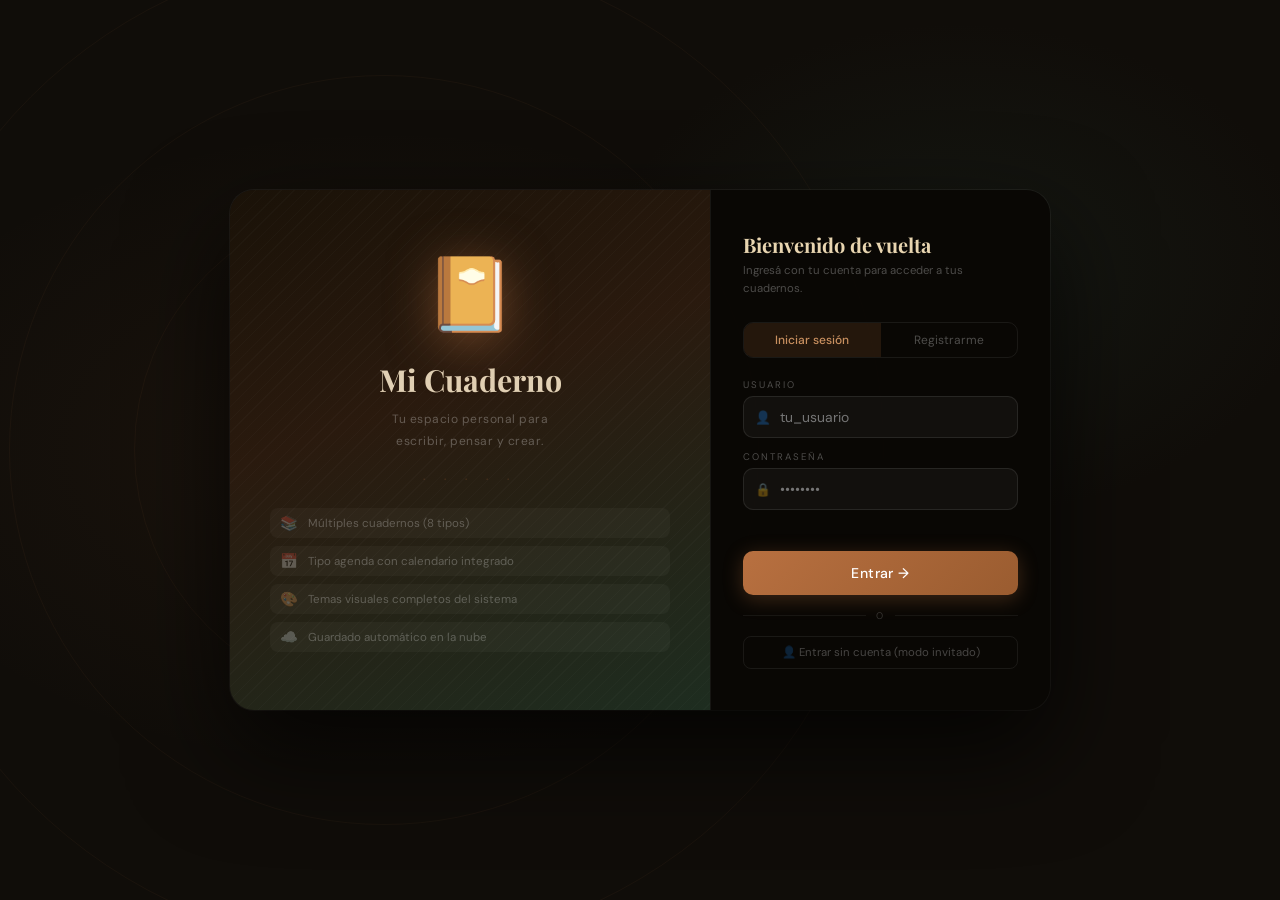
==== commit 6d6b458c: "Add files via upload" ====
--- a/index.html
+++ b/index.html
@@ -313,29 +313,140 @@
 .theme-opt .th-icon{font-size:1.5rem;margin-bottom:4px;}
 .theme-opt .th-name{font-size:.65rem;color:rgba(255,255,255,.55);font-family:'DM Sans',sans-serif;}
 
-/* ── NOTEBOOK THEME STYLES ── */
-body.theme-8bit #page{background:#0a0a0a !important;image-rendering:pixelated;}
-body.theme-8bit #page.lines::after{background-image:repeating-linear-gradient(to bottom,transparent 0,transparent 15px,rgba(0,255,0,.25) 15px,rgba(0,255,0,.25) 16px) !important;}
+/* ══════════════════════════════════════
+   NOTEBOOK THEME STYLES — SISTEMA COMPLETO
+   Cada tema modifica: fondo página, lomo, pilas,
+   panel, colores de UI, tipografía y detalles.
+   ══════════════════════════════════════ */
+
+/* ── 8-BIT (RETRO COMPLETO) ── */
+body.theme-8bit{background:#000 !important;font-family:'Courier New',monospace !important;}
+body.theme-8bit::before{background:radial-gradient(ellipse 80% 60% at 50% 100%,#001a00 0%,transparent 70%),#000 !important;}
+body.theme-8bit #page{background:#0a0a0a !important;image-rendering:pixelated;border:2px solid #00ff41 !important;box-shadow:0 0 0 4px #000,0 0 0 6px #00ff41 !important;}
+body.theme-8bit #page.lines::after{background-image:repeating-linear-gradient(to bottom,transparent 0,transparent 15px,rgba(0,255,0,.18) 15px,rgba(0,255,0,.18) 16px) !important;}
 body.theme-8bit #page-text{font-family:'Courier New',monospace !important;color:#00ff41 !important;text-shadow:0 0 6px #00ff41;}
-body.theme-8bit #book{filter:drop-shadow(0 0 20px rgba(0,255,65,.4)) drop-shadow(0 0 40px rgba(0,255,65,.15)) !important;}
-body.theme-8bit #spine{background:linear-gradient(to right,#050505,#0d1a0d,#050505) !important;}
+body.theme-8bit #book{filter:drop-shadow(0 0 20px rgba(0,255,65,.5)) drop-shadow(0 0 60px rgba(0,255,65,.2)) !important;}
+body.theme-8bit #book::before{background:#0d1a0d !important;}body.theme-8bit #book::after{background:#061006 !important;}
+body.theme-8bit #spine{background:linear-gradient(to right,#000,#001a00,#000) !important;border-right:1px solid #00ff41 !important;}
+body.theme-8bit #spine span{color:rgba(0,255,65,.5) !important;}
 body.theme-8bit .page-stack{background:#0d1a0d !important;}
 body.theme-8bit .page-stack2{background:#060e06 !important;}
-
-body.theme-album #page{background:#f5f0e8;}
+body.theme-8bit #panel{background:rgba(0,20,0,.98) !important;border-color:rgba(0,255,65,.2) !important;}
+body.theme-8bit #panel h3{color:#00ff41 !important;font-family:'Courier New',monospace !important;}
+body.theme-8bit .lbl{color:rgba(0,255,65,.4) !important;}
+body.theme-8bit .pb{background:rgba(0,255,65,.08) !important;border-color:rgba(0,255,65,.15) !important;color:rgba(0,255,65,.6) !important;font-family:'Courier New',monospace !important;}
+body.theme-8bit .pb:hover,.pb.on{background:rgba(0,255,65,.2) !important;color:#00ff41 !important;}
+body.theme-8bit #gear{background:rgba(0,20,0,.8) !important;border-color:rgba(0,255,65,.3) !important;color:#00ff41 !important;}
+body.theme-8bit #close-btn{background:rgba(0,20,0,.8) !important;border-color:rgba(0,255,65,.3) !important;color:#00ff41 !important;}
+body.theme-8bit #nb-btn{background:rgba(0,20,0,.8) !important;border-color:rgba(0,255,65,.3) !important;color:#00ff41 !important;}
+body.theme-8bit #nb-sidebar{background:rgba(0,12,0,.98) !important;border-right-color:rgba(0,255,65,.15) !important;}
+body.theme-8bit #nb-sidebar-header h3{color:rgba(0,255,65,.7) !important;font-family:'Courier New',monospace !important;}
+body.theme-8bit #new-nb-btn{background:rgba(0,255,65,.1) !important;border-color:rgba(0,255,65,.25) !important;color:#00ff41 !important;}
+body.theme-8bit .nb-item-name{color:rgba(0,255,65,.5) !important;}
+body.theme-8bit .nb-item.active .nb-item-name{color:#00ff41 !important;}
+body.theme-8bit #cv-title{font-family:'Courier New',monospace !important;color:#00ff41 !important;text-shadow:0 0 12px #00ff41 !important;}
+body.theme-8bit #cv-sub{font-family:'Courier New',monospace !important;color:rgba(0,255,65,.4) !important;}
+body.theme-8bit #page-date{color:rgba(0,255,65,.5) !important;font-family:'Courier New',monospace !important;}
+body.theme-8bit #pg-num{color:rgba(0,255,65,.3) !important;}
+body.theme-8bit #wc{color:rgba(0,255,65,.3) !important;}
+body.theme-8bit #toast{background:rgba(0,100,0,.9) !important;border:1px solid #00ff41 !important;}
+
+/* ── ÁLBUM DE FOTOS ── */
+body.theme-album{background:#1a1208 !important;}
+body.theme-album #page{background:#f5f0e8 !important;}
 body.theme-album #page-text{font-family:'Caveat',cursive !important;}
-body.theme-album #page.lines::after{display:none;}
-body.theme-album .img-wrap{border:3px solid #fff;box-shadow:2px 3px 8px rgba(0,0,0,.2);transform:rotate(-1deg);}
-body.theme-album .img-wrap:nth-child(even){transform:rotate(1.5deg);}
-
-body.theme-agenda #page{background:#f8f6f2;}
-body.theme-agenda #page.lines::after{background-image:linear-gradient(to right,rgba(210,120,90,.3) 0,rgba(210,120,90,.3) 1px,transparent 1px),repeating-linear-gradient(to bottom,transparent 0,transparent 27px,rgba(100,140,200,.4) 27px,rgba(100,140,200,.4) 28px) !important;background-size:100% 100%,100% 28px;background-position:46px 0,0 44px !important;}
-body.theme-agenda #page-text{font-family:'DM Sans',sans-serif !important;font-size:14px !important;line-height:28px !important;}
+body.theme-album #page.lines::after{display:none !important;}
+body.theme-album .img-wrap{border:4px solid #fff !important;box-shadow:2px 4px 12px rgba(0,0,0,.25) !important;transform:rotate(-1.5deg) !important;}
+body.theme-album .img-wrap:nth-child(even){transform:rotate(1.8deg) !important;}
+/* Panel álbum */
+body.theme-album #panel{background:rgba(26,18,8,.97) !important;}
+body.theme-album #cv-title{font-family:'Playfair Display',serif !important;}
+/* upload area especial — se aplica con JS */
+
+/* ── AGENDA ── */
+body.theme-agenda{background:#0d1520 !important;}
+body.theme-agenda::before{background:radial-gradient(ellipse 90% 55% at 50% 105%,#1a3050 0%,transparent 65%),#0d1520 !important;}
+body.theme-agenda #page{background:#f8f6f2 !important;}
+body.theme-agenda #page.lines::after{background-image:linear-gradient(to right,rgba(58,110,168,.3) 0,rgba(58,110,168,.3) 1px,transparent 1px),repeating-linear-gradient(to bottom,transparent 0,transparent 27px,rgba(100,140,200,.35) 27px,rgba(100,140,200,.35) 28px) !important;background-size:100% 100%,100% 28px;background-position:46px 0,0 44px !important;}
+body.theme-agenda #page-text{font-family:'DM Sans',sans-serif !important;font-size:14px !important;line-height:28px !important;color:#1a2535 !important;}
 body.theme-agenda #page-date{font-family:'DM Sans',sans-serif;font-weight:600;color:#3a6ea8 !important;}
-
-body.theme-libreta #page{background:#fffef5;border:1px solid #e8e0c8;}
+body.theme-agenda #spine{background:linear-gradient(to right,#071020,#0e2040,#071020) !important;}
+body.theme-agenda .page-stack{background:#c8d8e8 !important;}
+body.theme-agenda .page-stack2{background:#b8c8d8 !important;}
+body.theme-agenda #book{filter:drop-shadow(0 32px 60px rgba(0,30,80,.8)) !important;}
+body.theme-agenda #panel{background:rgba(8,16,30,.97) !important;border-color:rgba(58,110,168,.2) !important;}
+body.theme-agenda #panel h3{color:rgba(180,210,255,.8) !important;}
+body.theme-agenda .lbl{color:rgba(100,160,220,.4) !important;}
+body.theme-agenda #gear,body.theme-agenda #close-btn,body.theme-agenda #nb-btn{border-color:rgba(58,110,168,.3) !important;color:rgba(100,160,220,.6) !important;}
+body.theme-agenda #gear:hover,body.theme-agenda #close-btn:hover,body.theme-agenda #nb-btn:hover{background:rgba(58,110,168,.3) !important;color:#fff !important;}
+body.theme-agenda #cv-title{color:rgba(180,210,255,.95) !important;}
+body.theme-agenda #cv-sub{color:rgba(100,160,220,.5) !important;}
+body.theme-agenda #nb-sidebar{background:rgba(5,12,24,.98) !important;border-right-color:rgba(58,110,168,.15) !important;}
+
+/* ── LIBRETA ── */
+body.theme-libreta #page{background:#fffef5 !important;border:1px solid #e8e0c8 !important;}
 body.theme-libreta #page.lines::after{background-image:repeating-linear-gradient(to bottom,transparent 0,transparent 23px,rgba(180,160,100,.35) 23px,rgba(180,160,100,.35) 24px) !important;background-position:0 36px !important;}
 body.theme-libreta #page-text{font-family:'Lora',serif !important;color:#2a2010 !important;}
+body.theme-libreta #spine{background:linear-gradient(to right,#251a08,#3d2e10,#251a08) !important;}
+body.theme-libreta .page-stack{background:#ede8d5 !important;}
+body.theme-libreta .page-stack2{background:#e5e0cc !important;}
+body.theme-libreta #cv-title{font-family:'Lora',serif !important;}
+
+/* ── DIARIO ÍNTIMO ── */
+body.theme-diario{background:#12080f !important;font-family:'Caveat',cursive;}
+body.theme-diario::before{background:radial-gradient(ellipse 80% 50% at 50% 100%,#2d0f28 0%,transparent 60%),radial-gradient(ellipse 40% 40% at 5% 0%,#1a0818 0%,transparent 55%),#12080f !important;}
+body.theme-diario #page{background:#fdf8fc !important;border-right:2px solid #e8d0e4 !important;}
+body.theme-diario #page.lines::after{background-image:linear-gradient(to right,rgba(200,100,180,.2) 0,rgba(200,100,180,.2) 1px,transparent 1px),repeating-linear-gradient(to bottom,transparent 0,transparent 29px,rgba(210,160,200,.4) 29px,rgba(210,160,200,.4) 30px) !important;background-size:100% 100%,100% 30px;background-position:54px 0,0 50px !important;}
+body.theme-diario #page-text{font-family:'Caveat',cursive !important;color:#2a1020 !important;line-height:30px !important;}
+body.theme-diario #page-date{color:rgba(160,60,140,.5) !important;font-style:italic;}
+body.theme-diario #spine{background:linear-gradient(to right,#0e0610,#200d1e,#0e0610) !important;}
+body.theme-diario .page-stack{background:#f0e0ec !important;}
+body.theme-diario .page-stack2{background:#e8d8e4 !important;}
+body.theme-diario #book{filter:drop-shadow(0 32px 60px rgba(80,0,60,.8)) drop-shadow(0 8px 20px rgba(60,0,40,.6)) !important;}
+body.theme-diario #panel{background:rgba(18,6,16,.97) !important;border-color:rgba(180,80,160,.15) !important;}
+body.theme-diario #panel h3{color:rgba(240,180,230,.75) !important;}
+body.theme-diario .lbl{color:rgba(200,100,180,.35) !important;}
+body.theme-diario .pb{background:rgba(200,100,180,.07) !important;border-color:rgba(200,100,180,.15) !important;color:rgba(220,140,200,.6) !important;}
+body.theme-diario .pb:hover,.pb.on{background:rgba(200,100,180,.22) !important;color:#fff !important;}
+body.theme-diario #gear,body.theme-diario #close-btn,body.theme-diario #nb-btn{border-color:rgba(200,100,180,.25) !important;color:rgba(220,140,200,.5) !important;}
+body.theme-diario #gear:hover,body.theme-diario #close-btn:hover,body.theme-diario #nb-btn:hover{background:rgba(200,100,180,.3) !important;color:#fff !important;}
+body.theme-diario #nb-sidebar{background:rgba(12,4,10,.98) !important;border-right-color:rgba(200,100,180,.12) !important;}
+body.theme-diario #cv-title{font-family:'Playfair Display',serif !important;color:rgba(240,200,230,.95) !important;}
+body.theme-diario #cv-sub{color:rgba(200,130,180,.45) !important;}
+body.theme-diario .dust{background:rgba(200,100,180,.15) !important;}
+
+/* ── SKETCHBOOK ── */
+body.theme-sketch{background:#1a1610 !important;}
+body.theme-sketch::before{background:radial-gradient(ellipse 80% 50% at 50% 105%,#2a2415 0%,transparent 65%),#1a1610 !important;}
+body.theme-sketch #page{background:#f2efe8 !important;}
+body.theme-sketch #page.lines::after{display:none !important;}
+body.theme-sketch #page.dots::after{display:none !important;}
+body.theme-sketch #page.grid::after{display:none !important;}
+body.theme-sketch #page-text{font-family:'Caveat',cursive !important;color:#1a1610 !important;}
+body.theme-sketch #spine{background:linear-gradient(to right,#0e0c08,#1c1810,#0e0c08) !important;}
+body.theme-sketch .page-stack{background:#e8e4dc !important;}
+body.theme-sketch .page-stack2{background:#e0dbd2 !important;}
+body.theme-sketch #cv-title{font-family:'Caveat',cursive !important;font-size:2.5rem !important;}
+
+/* ── RECETAS / LISTAS ── */
+body.theme-recetas{background:#0f1a10 !important;}
+body.theme-recetas::before{background:radial-gradient(ellipse 80% 50% at 50% 105%,#1a3018 0%,transparent 65%),#0f1a10 !important;}
+body.theme-recetas #page{background:#f8fff8 !important;}
+body.theme-recetas #page.lines::after{background-image:linear-gradient(to right,rgba(80,160,80,.2) 0,rgba(80,160,80,.2) 1px,transparent 1px),repeating-linear-gradient(to bottom,transparent 0,transparent 29px,rgba(80,160,80,.3) 29px,rgba(80,160,80,.3) 30px) !important;background-size:100% 100%,100% 30px;background-position:54px 0,0 50px !important;}
+body.theme-recetas #page-text{font-family:'DM Sans',sans-serif !important;color:#0f2010 !important;}
+body.theme-recetas #spine{background:linear-gradient(to right,#080e08,#152015,#080e08) !important;}
+body.theme-recetas .page-stack{background:#d8edd8 !important;}
+body.theme-recetas .page-stack2{background:#cce5cc !important;}
+body.theme-recetas #book{filter:drop-shadow(0 32px 60px rgba(0,60,20,.8)) !important;}
+body.theme-recetas #panel{background:rgba(8,16,8,.97) !important;border-color:rgba(80,160,80,.15) !important;}
+body.theme-recetas #panel h3{color:rgba(160,220,160,.8) !important;}
+body.theme-recetas .lbl{color:rgba(80,160,80,.4) !important;}
+body.theme-recetas .pb{background:rgba(80,160,80,.07) !important;border-color:rgba(80,160,80,.15) !important;color:rgba(100,180,100,.6) !important;}
+body.theme-recetas .pb:hover{background:rgba(80,160,80,.2) !important;color:#fff !important;}
+body.theme-recetas #gear,body.theme-recetas #close-btn,body.theme-recetas #nb-btn{border-color:rgba(80,160,80,.3) !important;color:rgba(100,180,100,.6) !important;}
+body.theme-recetas #nb-sidebar{background:rgba(5,12,5,.98) !important;border-right-color:rgba(80,160,80,.15) !important;}
+body.theme-recetas #cv-title{color:rgba(180,240,180,.95) !important;}
+body.theme-recetas #cv-sub{color:rgba(100,180,100,.5) !important;}
 
 /* ── SLIDESHOW TAPA ── */
 #cv-slideshow{position:absolute;inset:0;z-index:0;border-radius:inherit;overflow:hidden;}
@@ -501,9 +612,9 @@
       <p>Tu espacio personal para<br>escribir, pensar y crear.</p>
       <div class="login-art-deco">· · · · ·</div>
       <div class="login-art-features">
-        <div class="login-art-feat"><span>📚</span><span>Múltiples cuadernos</span></div>
-        <div class="login-art-feat"><span>📅</span><span>Agenda PRO integrada</span></div>
-        <div class="login-art-feat"><span>🎨</span><span>Temas y fondos personalizados</span></div>
+        <div class="login-art-feat"><span>📚</span><span>Múltiples cuadernos (8 tipos)</span></div>
+        <div class="login-art-feat"><span>📅</span><span>Tipo agenda con calendario integrado</span></div>
+        <div class="login-art-feat"><span>🎨</span><span>Temas visuales completos del sistema</span></div>
         <div class="login-art-feat"><span>☁️</span><span>Guardado automático en la nube</span></div>
       </div>
     </div>
@@ -657,7 +768,6 @@
       <button class="pb" onclick="openFocus()">🧘 Modo focus</button>
       <button class="pb" onclick="openDraw()">✏️ Dibujar</button>
       <button class="pb" onclick="togglePomodoroUI()">⏱ Pomodoro</button>
-      <button class="pb" onclick="openAgenda()">📅 Agenda PRO</button>
     </div>
   </div>
   <div class="sec">
@@ -767,10 +877,13 @@
       <label>🎨 Tema del cuaderno</label>
       <div class="theme-grid" id="theme-grid">
         <div class="theme-opt on" data-theme="" onclick="setTheme('',this)"><div class="th-icon">📓</div><div class="th-name">Clásico</div></div>
+        <div class="theme-opt" data-theme="libreta" onclick="setTheme('libreta',this)"><div class="th-icon">📋</div><div class="th-name">Libreta</div></div>
+        <div class="theme-opt" data-theme="agenda" onclick="setTheme('agenda',this)"><div class="th-icon">📅</div><div class="th-name">Agenda</div></div>
+        <div class="theme-opt" data-theme="album" onclick="setTheme('album',this)"><div class="th-icon">📸</div><div class="th-name">Álbum</div></div>
+        <div class="theme-opt" data-theme="diario" onclick="setTheme('diario',this)"><div class="th-icon">🔒</div><div class="th-name">Diario</div></div>
+        <div class="theme-opt" data-theme="sketch" onclick="setTheme('sketch',this)"><div class="th-icon">🎨</div><div class="th-name">Sketch</div></div>
+        <div class="theme-opt" data-theme="recetas" onclick="setTheme('recetas',this)"><div class="th-icon">✅</div><div class="th-name">Listas</div></div>
         <div class="theme-opt" data-theme="8bit" onclick="setTheme('8bit',this)"><div class="th-icon">👾</div><div class="th-name">8-Bit</div></div>
-        <div class="theme-opt" data-theme="album" onclick="setTheme('album',this)"><div class="th-icon">📸</div><div class="th-name">Álbum fotos</div></div>
-        <div class="theme-opt" data-theme="agenda" onclick="setTheme('agenda',this)"><div class="th-icon">📅</div><div class="th-name">Agenda</div></div>
-        <div class="theme-opt" data-theme="libreta" onclick="setTheme('libreta',this)"><div class="th-icon">📋</div><div class="th-name">Libreta</div></div>
       </div>
     </div>
     <div class="cmbtns">
@@ -834,23 +947,38 @@
       </div>
       <div class="nb-type-opt" data-type="agenda" onclick="selectNbType('agenda',this)">
         <div class="nb-type-icon">📅</div>
-        <div class="nb-type-name">Agenda PRO</div>
-        <div class="nb-type-desc">Calendario, eventos con hora y colores</div>
+        <div class="nb-type-name">Agenda</div>
+        <div class="nb-type-desc">Calendario integrado con eventos y horarios</div>
       </div>
       <div class="nb-type-opt" data-type="album" onclick="selectNbType('album',this)">
         <div class="nb-type-icon">📸</div>
         <div class="nb-type-name">Álbum fotos</div>
-        <div class="nb-type-desc">Optimizado para pegar y organizar imágenes</div>
-      </div>
-      <div class="nb-type-opt" data-type="8bit" onclick="selectNbType('8bit',this)">
-        <div class="nb-type-icon">👾</div>
-        <div class="nb-type-name">8-Bit</div>
-        <div class="nb-type-desc">Estilo retro pixelado, fuente monoespaciada</div>
+        <div class="nb-type-desc">Subí fotos directo desde la hoja, estilo álbum</div>
       </div>
       <div class="nb-type-opt" data-type="libreta" onclick="selectNbType('libreta',this)">
         <div class="nb-type-icon">📋</div>
         <div class="nb-type-name">Libreta</div>
         <div class="nb-type-desc">Estilo libreta clásica con páginas amarillentas</div>
+      </div>
+      <div class="nb-type-opt" data-type="diario" onclick="selectNbType('diario',this)">
+        <div class="nb-type-icon">🔒</div>
+        <div class="nb-type-name">Diario íntimo</div>
+        <div class="nb-type-desc">Fecha automática, estilo personal y privado</div>
+      </div>
+      <div class="nb-type-opt" data-type="sketch" onclick="selectNbType('sketch',this)">
+        <div class="nb-type-icon">🎨</div>
+        <div class="nb-type-name">Sketchbook</div>
+        <div class="nb-type-desc">Hoja limpia sin líneas, ideal para dibujar</div>
+      </div>
+      <div class="nb-type-opt" data-type="recetas" onclick="selectNbType('recetas',this)">
+        <div class="nb-type-icon">✅</div>
+        <div class="nb-type-name">Listas / Recetas</div>
+        <div class="nb-type-desc">Con checkboxes, ideal para tareas y recetas</div>
+      </div>
+      <div class="nb-type-opt" data-type="8bit" onclick="selectNbType('8bit',this)">
+        <div class="nb-type-icon">👾</div>
+        <div class="nb-type-name">8-Bit</div>
+        <div class="nb-type-desc">Sistema retro completo: verde sobre negro</div>
       </div>
     </div>
     <div class="nb-name-field">
@@ -1172,7 +1300,7 @@
   document.querySelectorAll('.nb-type-opt').forEach(o => o.classList.remove('on'));
   el.classList.add('on');
   // sugerir nombre según tipo
-  const names = {'':'Mi Cuaderno','agenda':'Mi Agenda','album':'Mis Fotos','8bit':'Dev Notes','libreta':'Libreta'};
+  const names = {'':'Mi Cuaderno','agenda':'Mi Agenda','album':'Mis Fotos','8bit':'Dev Notes','libreta':'Mi Libreta','diario':'Mi Diario','sketch':'Sketchbook','recetas':'Mis Listas'};
   if (!document.getElementById('nb-new-name').value) document.getElementById('nb-new-name').value = names[type]||'';
 }
 
@@ -1196,7 +1324,7 @@
   const state = freshState();
   if (type) state.cover.theme = type;
   // poner color de tapa según tipo
-  const themeColors = {'agenda':'#2b3d4a','album':'#3a2820','8bit':'#0a1a0a','libreta':'#3a3020'};
+  const themeColors = {'agenda':'#0d1520','album':'#1a1208','8bit':'#000000','libreta':'#2a2010','diario':'#12080f','sketch':'#1a1610','recetas':'#0f1a10'};
   if (themeColors[type]) state.cover.color = themeColors[type];
 
   if (currentUser.guest) {
@@ -1232,7 +1360,17 @@
     S = snap.exists() ? snap.data().state : freshState();
   }
   while (S.pages.length < TOTAL) S.pages.push(freshPage());
-  cur = 0; render(cur); applyCV(); await loadNotebooks(); toggleSidebar();
+
+  // Restaurar última página, cerrar tapa
+  cur = (S.lastPage && S.lastPage >= 0 && S.lastPage < TOTAL) ? S.lastPage : 0;
+  const c = document.getElementById('cover');
+  c.style.transition = 'none'; c.classList.remove('open'); c.style.pointerEvents = '';
+  bookOpen = false;
+  document.getElementById('close-btn').classList.remove('visible');
+  document.getElementById('close-btn-label').classList.remove('visible');
+  setTimeout(() => { c.style.transition = ''; }, 50);
+
+  render(cur); applyCV(); applyTheme(S.cover.theme||''); await loadNotebooks(); toggleSidebar();
   toast2('📔 Cuaderno cambiado');
 }
 
@@ -1289,6 +1427,7 @@
   const stickers = [];
   document.querySelectorAll('.sticker-el').forEach(el => stickers.push({emoji:el.dataset.e,left:el.style.left,top:el.style.top}));
   S.pages[cur].stickers = stickers;
+  S.lastPage = cur; // guardar última página visitada
 }
 
 // ── INIT ──
@@ -1296,14 +1435,20 @@
   if (!S) S = freshState();
   while (S.pages.length < TOTAL) S.pages.push(freshPage());
   applyCV(); applyTheme(S.cover.theme||''); buildStickerPicker(); buildSwatches(); buildGrads();
-  if (cur > 0 || S.pages[0].html) {
-    const c = document.getElementById('cover');
-    c.style.transition = 'none'; c.classList.add('open'); c.style.pointerEvents = 'none';
-    bookOpen = true;
-    document.getElementById('close-btn').classList.add('visible');
-    document.getElementById('close-btn-label').classList.add('visible');
-    setTimeout(() => { c.style.transition = ''; render(cur); }, 60);
-  }
+
+  // SIEMPRE empezar con la tapa cerrada
+  const c = document.getElementById('cover');
+  c.style.transition = 'none';
+  c.classList.remove('open');
+  c.style.pointerEvents = '';
+  setTimeout(() => { c.style.transition = ''; }, 50);
+  bookOpen = false;
+  document.getElementById('close-btn').classList.remove('visible');
+  document.getElementById('close-btn-label').classList.remove('visible');
+
+  // Restaurar la última página visitada
+  cur = (S.lastPage && S.lastPage >= 0 && S.lastPage < TOTAL) ? S.lastPage : 0;
+  render(cur);
 }
 
 // ── RENDER ──
@@ -1372,11 +1517,25 @@
 function resetPom() { clearInterval(pomTimer);pomRunning=false;pomSeconds=25*60;document.getElementById('pom-time').textContent='25:00';document.getElementById('pom-btn').textContent='▶ iniciar'; }
 
 // ── BOOK ──
-function openBook() { const c=document.getElementById('cover'); if(c.classList.contains('open')) return; c.classList.add('open'); bookOpen=true; c.style.pointerEvents='none'; document.getElementById('close-btn').classList.add('visible'); document.getElementById('close-btn-label').classList.add('visible'); setTimeout(()=>render(cur),500); }
-function closeBook() { const c=document.getElementById('cover'); c.classList.remove('open'); c.classList.add('closing'); bookOpen=false; sync(); save(); setTimeout(()=>{c.style.pointerEvents='';c.classList.remove('closing');},950); document.getElementById('close-btn').classList.remove('visible'); document.getElementById('close-btn-label').classList.remove('visible'); }
+function openBook() {
+  const c=document.getElementById('cover');
+  if(c.classList.contains('open')) return;
+  c.classList.add('open'); bookOpen=true; c.style.pointerEvents='none';
+  document.getElementById('close-btn').classList.add('visible');
+  document.getElementById('close-btn-label').classList.add('visible');
+  setTimeout(()=>{
+    render(cur);
+    applyTheme(S.cover.theme||'');
+    // Si es cuaderno tipo agenda, abrir el panel de agenda automáticamente
+    if ((S.cover.theme||'') === 'agenda') {
+      setTimeout(()=>openAgenda(), 400);
+    }
+  }, 500);
+}
+function closeBook() { const c=document.getElementById('cover'); c.classList.remove('open'); c.classList.add('closing'); bookOpen=false; sync(); S.lastPage=cur; save(); setTimeout(()=>{c.style.pointerEvents='';c.classList.remove('closing');},950); document.getElementById('close-btn').classList.remove('visible'); document.getElementById('close-btn-label').classList.remove('visible'); }
 
 // ── FLIP ──
-function flip(dir) { const f=document.getElementById('flip'); f.style.display='block'; f.classList.remove('fwd','bck'); f.classList.add(dir>0?'fwd':'bck'); setTimeout(()=>{f.style.display='none';f.classList.remove('fwd','bck');render(cur);},680); }
+function flip(dir) { const f=document.getElementById('flip'); f.style.display='block'; f.classList.remove('fwd','bck'); f.classList.add(dir>0?'fwd':'bck'); setTimeout(()=>{f.style.display='none';f.classList.remove('fwd','bck');render(cur);applyTheme(S.cover.theme||'');},680); }
 function nxt() { if(!bookOpen||cur>=TOTAL-1) return; sync(); cur++; flip(1); }
 function prev() { if(!bookOpen||cur<=0) return; sync(); cur--; flip(-1); }
 
@@ -1434,6 +1593,31 @@
 // ── IMAGES ──
 function insImg() { const inp=document.createElement('input'); inp.type='file'; inp.accept='image/*'; inp.onchange=e=>{const file=e.target.files[0]; if(!file)return; const reader=new FileReader(); reader.onload=ev=>{const w=document.createElement('div'); w.className='img-wrap'; w.style.width='180px'; const img=document.createElement('img'); img.src=ev.target.result; const del=document.createElement('div'); del.className='img-del'; del.textContent='✕'; del.onclick=()=>{w.remove();sched();}; const res=document.createElement('div'); res.className='img-resize'; w.appendChild(img); w.appendChild(del); w.appendChild(res); document.getElementById('page-text').appendChild(w); drag(w); resize(w,res); sched();}; reader.readAsDataURL(file);}; inp.click(); }
 function insLink() { const url=prompt('URL del link:'); if(!url)return; const txt=prompt('Texto del link:',url); document.getElementById('page-text').focus(); document.execCommand('insertHTML',false,`<a href="${url}" target="_blank" style="color:#b87040">${txt||url}</a>`); sched(); }
+function insMultipleImgs() {
+  const inp=document.createElement('input'); inp.type='file'; inp.accept='image/*'; inp.multiple=true;
+  inp.onchange=e=>{
+    const files=[...e.target.files]; if(!files.length)return;
+    files.forEach(file=>{
+      const reader=new FileReader();
+      reader.onload=ev=>{
+        const w=document.createElement('div'); w.className='img-wrap'; w.style.width='200px';
+        const img=document.createElement('img'); img.src=ev.target.result;
+        const del=document.createElement('div'); del.className='img-del'; del.textContent='✕'; del.onclick=()=>{w.remove();sched();};
+        const res=document.createElement('div'); res.className='img-resize';
+        w.appendChild(img); w.appendChild(del); w.appendChild(res);
+        document.getElementById('page-text').appendChild(w);
+        drag(w); resize(w,res); sched();
+      };
+      reader.readAsDataURL(file);
+    });
+  };
+  inp.click();
+}
+function insertCheckbox() {
+  document.getElementById('page-text').focus();
+  document.execCommand('insertHTML',false,'<div>☐ </div>');
+  sched();
+}
 function clearPg() { if(!confirm('¿Limpiar esta página?'))return; document.getElementById('page-text').innerHTML=''; S.pages[cur].html=''; S.pages[cur].tags=[]; S.pages[cur].drawing=''; renderPageTags(cur); renderTagRow(cur); sched(); }
 
 // ── SEARCH ──
@@ -1548,8 +1732,56 @@
 function applyTheme(theme) {
   document.body.className=document.body.className.replace(/theme-\S+/g,'').trim();
   if(theme) document.body.classList.add('theme-'+theme);
-  const ph={'8bit':'> INGRESA TU TEXTO_','album':'Arrastrá fotos aquí...','agenda':'Actividades del día...','libreta':'Notas...','':'Empezá a escribir...'};
+  const ph={'8bit':'> ESCRIBE AQUI_','album':'Tocá + para agregar fotos...','agenda':'Actividades del día...','libreta':'Notas...','diario':'Querido diario...','sketch':'Dibujá o escribí libremente...','recetas':'[ ] Nueva tarea o ingrediente...','':'Empezá a escribir...'};
   document.getElementById('page-text').dataset.ph=ph[theme]||ph[''];
+
+  // Remover elementos especiales anteriores
+  const prevAlbumBtn = document.getElementById('album-upload-btn');
+  if (prevAlbumBtn) prevAlbumBtn.remove();
+  const prevDiaryHeader = document.getElementById('diary-date-header');
+  if (prevDiaryHeader) prevDiaryHeader.remove();
+
+  // ÁLBUM: agregar botón de subir fotos en la hoja
+  if (theme === 'album') {
+    const btn = document.createElement('div');
+    btn.id = 'album-upload-btn';
+    btn.innerHTML = '📷 Agregar fotos';
+    btn.style.cssText = 'position:absolute;bottom:44px;left:62px;background:rgba(184,112,64,.15);border:1.5px dashed rgba(184,112,64,.4);color:#b87040;border-radius:10px;padding:8px 16px;font-size:.78rem;font-family:\'DM Sans\',sans-serif;cursor:pointer;z-index:5;transition:all .2s;';
+    btn.onmouseover = () => btn.style.background = 'rgba(184,112,64,.28)';
+    btn.onmouseout = () => btn.style.background = 'rgba(184,112,64,.15)';
+    btn.onclick = () => insMultipleImgs();
+    document.getElementById('page').appendChild(btn);
+  }
+
+  // DIARIO: insertar fecha automática al principio si la página está vacía
+  if (theme === 'diario') {
+    const pt = document.getElementById('page-text');
+    if (!pt.innerHTML.trim()) {
+      const now = new Date();
+      const days = ['Domingo','Lunes','Martes','Miércoles','Jueves','Viernes','Sábado'];
+      const months = ['enero','febrero','marzo','abril','mayo','junio','julio','agosto','septiembre','octubre','noviembre','diciembre'];
+      const dateStr = `${days[now.getDay()]}, ${now.getDate()} de ${months[now.getMonth()]} de ${now.getFullYear()}`;
+      pt.innerHTML = `<div style="color:rgba(160,60,140,.5);font-style:italic;font-size:.85em;margin-bottom:8px;border-bottom:1px solid rgba(200,100,180,.2);padding-bottom:6px;">${dateStr}</div><div><br></div>`;
+      // poner cursor después de la fecha
+      const range = document.createRange();
+      const lastDiv = pt.querySelector('div:last-child');
+      if (lastDiv) { range.setStart(lastDiv, 0); range.collapse(true); const sel = window.getSelection(); sel.removeAllRanges(); sel.addRange(range); }
+    }
+  }
+
+  // RECETAS/LISTAS: toolbar de checkbox al insertar nueva línea
+  const existingCbBtn = document.getElementById('cb-insert-btn');
+  if (existingCbBtn) existingCbBtn.remove();
+  if (theme === 'recetas') {
+    const cb = document.createElement('div');
+    cb.id = 'cb-insert-btn';
+    cb.innerHTML = '☑ Insertar checkbox';
+    cb.style.cssText = 'position:absolute;bottom:44px;left:62px;background:rgba(80,160,80,.12);border:1.5px dashed rgba(80,160,80,.35);color:#50a050;border-radius:10px;padding:8px 16px;font-size:.78rem;font-family:\'DM Sans\',sans-serif;cursor:pointer;z-index:5;transition:all .2s;';
+    cb.onmouseover = () => cb.style.background = 'rgba(80,160,80,.22)';
+    cb.onmouseout = () => cb.style.background = 'rgba(80,160,80,.12)';
+    cb.onclick = () => insertCheckbox();
+    document.getElementById('page').appendChild(cb);
+  }
 }
 
 // ── HIGHLIGHT ──
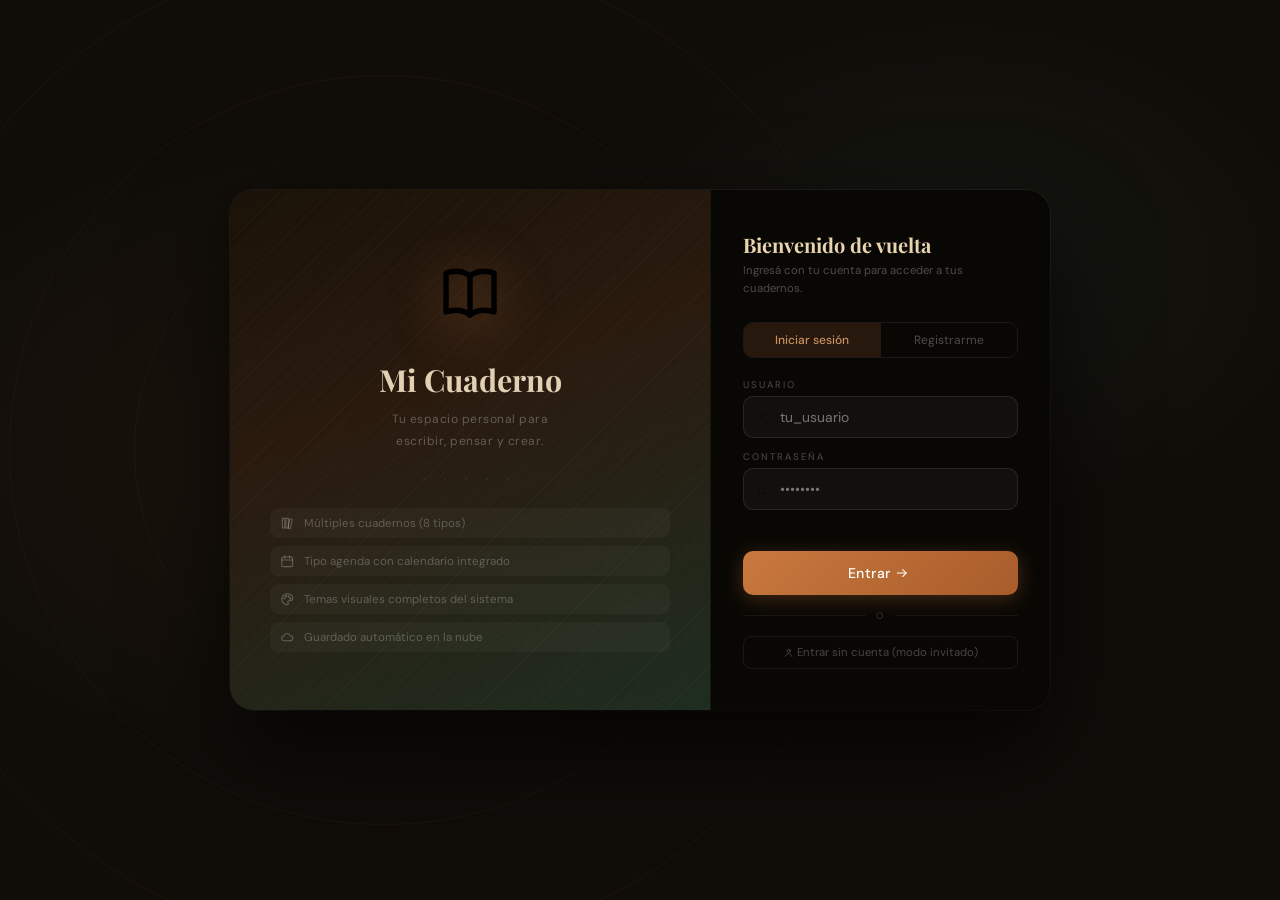
==== commit 90e74681: "Add files via upload" ====
--- a/index.html
+++ b/index.html
@@ -5,591 +5,87 @@
 <meta name="viewport" content="width=device-width, initial-scale=1.0">
 <title>Mi Cuaderno</title>
 
-<!-- ══ FIREBASE CONFIG ══ -->
-<script type="module">
-  import { initializeApp } from "https://www.gstatic.com/firebasejs/10.12.2/firebase-app.js";
-  import { getFirestore, doc, getDoc, setDoc, collection, getDocs, deleteDoc }
-    from "https://www.gstatic.com/firebasejs/10.12.2/firebase-firestore.js";
-
-  const firebaseConfig = {
-    apiKey:            "AIzaSyDgS9GvbvHaHpaaRlu-JnmjDyEblgIggIU",
-    authDomain:        "cuaderno-44643.firebaseapp.com",
-    projectId:         "cuaderno-44643",
-    storageBucket:     "cuaderno-44643.firebasestorage.app",
-    messagingSenderId: "608607720420",
-    appId:             "1:608607720420:web:d99e9ec4146f24482b6df1",
-    measurementId:     "G-ZV86FXSBND"
-  };
-
-  const app = initializeApp(firebaseConfig);
-  const db  = getFirestore(app);
-
-  window._fbDb   = db;
-  window._fbFns  = { doc, getDoc, setDoc, collection, getDocs, deleteDoc };
-</script>
-<!-- ═══════════════════════════════════════════════════════════════════════ -->
+<!-- ═══════════════════════════════════════════════════════════════
+     ESTRUCTURA DEL PROYECTO (ver README.md para el detalle completo)
+     ───────────────────────────────────────────────────────────────
+     index.html              → esqueleto de la página (este archivo)
+     css/style.css           → todos los estilos visuales
+     js/firebase-config.js   → conexión con Firebase (login + nube)
+     js/00-utils.js          → función toast2() (avisos "Guardado", etc.)
+     js/01-auth.js           → login/registro propio (usuario+contraseña)
+     js/02-state.js          → estado global del cuaderno actual (S)
+     js/03-notebooks.js      → crear/listar/borrar cuadernos, guardado
+     js/04-render-tools.js   → pintar la página, etiquetas, índice,
+                                foco, dibujo, Pomodoro
+     js/05-book.js           → abrir/cerrar el libro, tapa, fuente
+     js/06-images-search.js  → insertar imágenes/links, buscador
+     js/07-panel-cover-modal.js → panel de configuración y modal de tapa
+     js/08-agenda.js         → calendario del cuaderno tipo Agenda
+     js/09-slideshow-export.js → slideshow de tapa + exportar PDF/HTML/TXT
+     js/10-interactions.js   → arrastrar, swipe, atajos de teclado
+     js/11-diary.js          → PIN del diario íntimo y sus stickers
+     ═══════════════════════════════════════════════════════════════ -->
+
+<!-- Conexión con Firebase: guarda cuadernos en la nube para usuarios
+     con cuenta (y permite usar la app sin conexión con localStorage
+     en modo invitado). Ver js/firebase-config.js -->
+<script type="module" src="js/firebase-config.js"></script>
 
 <link rel="preconnect" href="https://fonts.googleapis.com">
 <link href="https://fonts.googleapis.com/css2?family=Caveat:wght@400;600;700&family=Lora:ital,wght@0,600;1,400&family=DM+Sans:wght@300;400;500&family=Playfair+Display:ital,wght@0,700;1,500&display=swap" rel="stylesheet">
-<style>
-*,*::before,*::after{box-sizing:border-box;margin:0;padding:0}
-html,body{width:100%;height:100%;overflow:hidden;background:#181310;font-family:'DM Sans',sans-serif}
-
-body::before{content:'';position:fixed;inset:0;background:radial-gradient(ellipse 90% 55% at 50% 105%,#3d2a18 0%,transparent 65%),radial-gradient(ellipse 50% 40% at 5% 0%,#22180f 0%,transparent 55%),radial-gradient(ellipse 40% 40% at 95% 10%,#1a1a2e 0%,transparent 55%),#181310;z-index:0;}
-.dust{position:fixed;border-radius:50%;background:rgba(184,112,64,.15);pointer-events:none;z-index:0;animation:float linear infinite;}
-@keyframes float{0%{transform:translateY(100vh) rotate(0deg);opacity:0}10%{opacity:1}90%{opacity:.4}100%{transform:translateY(-100px) rotate(720deg);opacity:0}}
-
-/* ── LOGIN ── */
-#login-screen{position:fixed;inset:0;z-index:9999;display:flex;align-items:center;justify-content:center;overflow:hidden;}
-#login-screen::before{content:'';position:absolute;inset:0;background:radial-gradient(ellipse 70% 60% at 30% 50%,rgba(184,112,64,.07) 0%,transparent 60%),radial-gradient(ellipse 50% 50% at 75% 30%,rgba(45,74,62,.18) 0%,transparent 55%),#100d09;}
-.login-ambient{position:absolute;inset:0;pointer-events:none;}
-.login-ambient-ring{position:absolute;border-radius:50%;border:1px solid rgba(184,112,64,.06);animation:ring-pulse 4s ease-in-out infinite;}
-.login-ambient-ring:nth-child(1){width:500px;height:500px;top:50%;left:30%;transform:translate(-50%,-50%);animation-delay:0s;}
-.login-ambient-ring:nth-child(2){width:750px;height:750px;top:50%;left:30%;transform:translate(-50%,-50%);animation-delay:.8s;}
-.login-ambient-ring:nth-child(3){width:1000px;height:1000px;top:50%;left:30%;transform:translate(-50%,-50%);animation-delay:1.6s;}
-@keyframes ring-pulse{0%,100%{opacity:.3;transform:translate(-50%,-50%) scale(1);}50%{opacity:.7;transform:translate(-50%,-50%) scale(1.02);}}
-.login-split{display:flex;width:min(820px,96vw);min-height:min(520px,90vh);border-radius:24px;overflow:hidden;box-shadow:0 40px 100px rgba(0,0,0,.75),0 0 0 1px rgba(255,255,255,.06);position:relative;z-index:1;animation:login-in .6s cubic-bezier(.22,1,.36,1) both;}
-@keyframes login-in{from{opacity:0;transform:translateY(28px) scale(.97);}to{opacity:1;transform:none;}}
-.login-art{flex:1;background:linear-gradient(160deg,#1a1208 0%,#2a1a0e 40%,#1e2d20 100%);display:flex;flex-direction:column;align-items:center;justify-content:center;padding:40px;position:relative;overflow:hidden;}
-.login-art::before{content:'';position:absolute;inset:0;background-image:repeating-linear-gradient(135deg,rgba(255,255,255,.018) 0,rgba(255,255,255,.018) 1px,transparent 1px,transparent 9px);pointer-events:none;}
-.login-art-book{font-size:4.5rem;margin-bottom:20px;filter:drop-shadow(0 8px 24px rgba(184,112,64,.5));animation:float-book 3.5s ease-in-out infinite;}
-@keyframes float-book{0%,100%{transform:translateY(0) rotate(-2deg);}50%{transform:translateY(-10px) rotate(2deg);}}
-.login-art h1{font-family:'Playfair Display',serif;font-size:1.9rem;color:rgba(245,228,198,.9);text-align:center;line-height:1.25;margin-bottom:10px;}
-.login-art p{font-size:.75rem;color:rgba(255,255,255,.28);text-align:center;line-height:1.8;letter-spacing:.5px;}
-.login-art-deco{color:rgba(184,112,64,.35);letter-spacing:8px;font-size:.7rem;margin-top:20px;}
-.login-art-features{display:flex;flex-direction:column;gap:8px;margin-top:22px;width:100%;}
-.login-art-feat{display:flex;align-items:center;gap:10px;font-size:.72rem;color:rgba(255,255,255,.25);padding:6px 10px;border-radius:8px;background:rgba(255,255,255,.03);}
-.login-art-feat span:first-child{font-size:.9rem;}
-.login-form-side{width:min(340px,100%);background:rgba(10,8,5,.98);display:flex;flex-direction:column;padding:36px 32px;justify-content:center;border-left:1px solid rgba(255,255,255,.06);}
-.login-form-header{margin-bottom:24px;}
-.login-form-header h2{font-family:'Playfair Display',serif;color:#e8d5b0;font-size:1.25rem;margin-bottom:4px;}
-.login-form-header p{font-size:.71rem;color:rgba(255,255,255,.28);line-height:1.6;}
-.login-tabs{display:flex;gap:0;border:1px solid rgba(255,255,255,.07);border-radius:10px;overflow:hidden;margin-bottom:20px;}
-.login-tab{flex:1;padding:9px;font-size:.75rem;font-family:'DM Sans',sans-serif;cursor:pointer;border:none;background:transparent;color:rgba(255,255,255,.28);transition:all .2s;}
-.login-tab.on{background:rgba(184,112,64,.15);color:#c99060;font-weight:500;}
-.login-field{display:flex;flex-direction:column;gap:5px;width:100%;margin-bottom:12px;}
-.login-label{font-size:.6rem;color:rgba(255,255,255,.28);text-transform:uppercase;letter-spacing:2px;}
-.login-input-wrap{position:relative;display:flex;align-items:center;}
-.login-input-icon{position:absolute;left:12px;font-size:.8rem;opacity:.35;pointer-events:none;}
-.login-input{
-  width:100%;background:rgba(255,255,255,.04);border:1px solid rgba(255,255,255,.09);
-  color:#e8d5b0;border-radius:10px;padding:11px 14px 11px 36px;font-size:.87rem;
-  font-family:'DM Sans',sans-serif;outline:none;transition:border-color .25s,background .25s;
-}
-.login-input:focus{border-color:rgba(184,112,64,.5);background:rgba(184,112,64,.04);}
-.login-btn{
-  width:100%;padding:13px;background:linear-gradient(135deg,#b87040,#9a5c30);border:none;border-radius:10px;
-  color:#fff;font-size:.88rem;font-family:'DM Sans',sans-serif;font-weight:500;
-  cursor:pointer;transition:all .22s;margin-top:8px;letter-spacing:.4px;
-  box-shadow:0 4px 20px rgba(184,112,64,.3);
-}
-.login-btn:hover{background:linear-gradient(135deg,#c98048,#b07040);transform:translateY(-1px);box-shadow:0 8px 28px rgba(184,112,64,.4);}
-.login-btn:active{transform:translateY(0);}
-.login-err{font-size:.71rem;color:#e74c3c;text-align:center;min-height:16px;margin-top:5px;}
-.login-sep{display:flex;align-items:center;gap:10px;width:100%;margin:14px 0;}
-.login-sep::before,.login-sep::after{content:'';flex:1;height:1px;background:rgba(255,255,255,.06);}
-.login-sep span{font-size:.6rem;color:rgba(255,255,255,.18);letter-spacing:2px;text-transform:uppercase;}
-.login-guest{font-size:.71rem;color:rgba(255,255,255,.25);cursor:pointer;text-align:center;padding:8px;border-radius:8px;transition:all .2s;border:1px solid rgba(255,255,255,.07);display:block;}
-.login-guest:hover{color:rgba(255,255,255,.5);background:rgba(255,255,255,.04);}
-@media(max-width:580px){.login-art{display:none;}.login-split{width:96vw;}.login-form-side{width:100%;padding:32px 24px;}}
-
-/* ── USER PILL ── */
-#user-pill{position:fixed;top:16px;left:50%;transform:translateX(-50%);background:rgba(0,0,0,.45);backdrop-filter:blur(10px);border:1px solid rgba(255,255,255,.09);border-radius:24px;padding:5px 14px 5px 10px;display:none;align-items:center;gap:8px;z-index:200;font-size:.72rem;color:rgba(255,255,255,.4);}
-#user-pill.visible{display:flex;}
-#user-avatar-initials{width:22px;height:22px;border-radius:50%;background:#b87040;display:flex;align-items:center;justify-content:center;font-size:.55rem;color:#fff;font-weight:700;flex-shrink:0;}
-#user-name{max-width:120px;overflow:hidden;text-overflow:ellipsis;white-space:nowrap;}
-#logout-btn{font-size:.6rem;color:rgba(255,255,255,.2);cursor:pointer;margin-left:4px;}
-#logout-btn:hover{color:rgba(255,255,255,.5);}
-
-/* ── NOTEBOOKS SIDEBAR ── */
-#nb-sidebar{position:fixed;left:0;top:0;bottom:0;width:240px;background:rgba(8,6,4,.96);backdrop-filter:blur(20px);border-right:1px solid rgba(255,255,255,.07);z-index:150;transform:translateX(-100%);transition:transform .35s cubic-bezier(.77,0,.175,1);display:flex;flex-direction:column;}
-#nb-sidebar.open{transform:translateX(0);}
-#nb-sidebar-header{padding:20px 16px 12px;border-bottom:1px solid rgba(255,255,255,.06);}
-#nb-sidebar-header h3{font-family:'Lora',serif;font-size:.9rem;color:rgba(245,228,198,.7);margin-bottom:12px;}
-#new-nb-btn{width:100%;padding:8px;background:rgba(184,112,64,.15);border:1px solid rgba(184,112,64,.25);color:#b87040;border-radius:8px;font-size:.75rem;font-family:'DM Sans',sans-serif;cursor:pointer;transition:all .2s;}
-#new-nb-btn:hover{background:rgba(184,112,64,.25);}
-#nb-list{flex:1;overflow-y:auto;padding:8px;scrollbar-width:none;}
-#nb-list::-webkit-scrollbar{display:none;}
-.nb-item{padding:10px 12px;border-radius:8px;cursor:pointer;transition:all .15s;margin-bottom:2px;display:flex;align-items:center;gap:8px;}
-.nb-item:hover{background:rgba(255,255,255,.05);}
-.nb-item.active{background:rgba(184,112,64,.15);border:1px solid rgba(184,112,64,.2);}
-.nb-item-dot{width:10px;height:10px;border-radius:50%;flex-shrink:0;}
-.nb-item-name{font-size:.8rem;color:rgba(255,255,255,.6);flex:1;overflow:hidden;text-overflow:ellipsis;white-space:nowrap;}
-.nb-item.active .nb-item-name{color:#b87040;}
-.nb-item-del{font-size:.6rem;color:rgba(255,255,255,.2);cursor:pointer;opacity:0;transition:opacity .15s;}
-.nb-item:hover .nb-item-del{opacity:1;}
-
-/* ── SCENE & BOOK ── */
-#scene{position:fixed;inset:0;display:flex;align-items:center;justify-content:center;z-index:1;perspective:1600px;}
-#book{position:relative;width:min(520px, 88vw);height:min(680px, 85vh);transform-style:preserve-3d;filter:drop-shadow(0 32px 60px rgba(0,0,0,.8)) drop-shadow(0 8px 20px rgba(0,0,0,.5));}
-#book::before,#book::after{content:'';position:absolute;top:1px;right:-2px;bottom:1px;width:100%;border-radius:4px 10px 10px 4px;z-index:-1;}
-#book::before{background:#ede8df;right:-2px;}
-#book::after{background:#e5e0d6;right:-4px;z-index:-2;}
-.page-stack{position:absolute;top:2px;bottom:2px;right:-6px;width:100%;border-radius:4px 10px 10px 4px;background:#ddd8cf;z-index:-3;}
-.page-stack2{position:absolute;top:3px;bottom:3px;right:-8px;width:100%;border-radius:4px 10px 10px 4px;background:#d4cfc6;z-index:-4;}
-
-/* ── SPINE ── */
-#spine{position:absolute;left:0;top:0;bottom:0;width:22px;background:linear-gradient(to right,#100d09,#201810,#150f0a,#100d09);border-radius:5px 0 0 5px;z-index:15;box-shadow:inset -2px 0 6px rgba(0,0,0,.5),2px 0 8px rgba(0,0,0,.4);display:flex;align-items:center;justify-content:center;}
-#spine span{writing-mode:vertical-rl;transform:rotate(180deg);font-family:'Caveat',cursive;font-size:.58rem;color:rgba(255,255,255,.2);letter-spacing:3px;text-transform:uppercase;user-select:none;}
-
-/* ── PAGE ── */
-#page{position:absolute;left:0;top:0;right:0;bottom:0;background:#faf7f1;border-radius:4px 10px 10px 4px;overflow:hidden;}
-#page.lines::after{content:'';position:absolute;inset:0;background-image:linear-gradient(to right,rgba(210,120,90,.22) 0,rgba(210,120,90,.22) 1px,transparent 1px),repeating-linear-gradient(to bottom,transparent 0,transparent 33px,rgba(170,195,220,.55) 33px,rgba(170,195,220,.55) 34px);background-size:100% 100%,100% 34px;background-position:54px 0,0 52px;pointer-events:none;z-index:0;}
-#page.dots::after{content:'';position:absolute;inset:0;background-image:radial-gradient(circle,rgba(170,195,220,.7) 1px,transparent 1px);background-size:22px 22px;background-position:54px 52px;pointer-events:none;z-index:0;}
-#page.grid::after{content:'';position:absolute;inset:0;background-image:linear-gradient(rgba(170,195,220,.4) 1px,transparent 1px),linear-gradient(90deg,rgba(170,195,220,.4) 1px,transparent 1px);background-size:22px 22px;background-position:54px 52px;pointer-events:none;z-index:0;}
-#page-header{position:absolute;top:0;left:22px;right:0;height:48px;border-bottom:1px solid rgba(210,120,90,.18);display:flex;align-items:center;padding-left:36px;z-index:2;pointer-events:none;}
-#page-date{font-family:'Caveat',cursive;font-size:.75rem;color:rgba(184,112,64,.45);letter-spacing:1px;}
-#page-tags{position:absolute;top:12px;right:16px;display:flex;gap:4px;flex-wrap:wrap;justify-content:flex-end;z-index:3;max-width:180px;}
-.tag-chip{font-size:.58rem;padding:2px 7px;border-radius:10px;font-family:'DM Sans',sans-serif;color:#fff;cursor:pointer;opacity:.75;}
-.tag-chip:hover{opacity:1;}
-#page-text{position:absolute;top:52px;left:62px;right:16px;bottom:40px;outline:none;font-family:'Caveat',cursive;font-size:1.2rem;color:#252018;line-height:34px;word-break:break-word;overflow-y:hidden;overflow-x:hidden;caret-color:#b87040;z-index:1;scrollbar-width:none;}
-#page-text::-webkit-scrollbar{display:none;}
-#page-text:empty::before{content:attr(data-ph);color:#ccc;pointer-events:none;}
-#page-text:focus{outline:none;}
-#page-text img{max-width:100%;border-radius:3px;box-shadow:0 2px 10px rgba(0,0,0,.15);}
-.img-wrap{display:inline-block;position:relative;cursor:move;user-select:none;vertical-align:top;margin:2px;}
-.img-wrap img{width:100%;display:block;border-radius:3px;}
-.img-resize{position:absolute;bottom:-5px;right:-5px;width:12px;height:12px;background:#b87040;border-radius:50%;cursor:se-resize;z-index:5;}
-.img-del{position:absolute;top:-6px;right:-6px;width:16px;height:16px;background:#c0392b;border-radius:50%;cursor:pointer;z-index:5;display:none;align-items:center;justify-content:center;font-size:.55rem;color:#fff;}
-.img-wrap:hover .img-del{display:flex;}
-.sticker-el{position:absolute;font-size:2rem;cursor:move;user-select:none;z-index:10;transition:transform .1s;line-height:1;}
-.sticker-el:hover{transform:scale(1.15);}
-.sticker-del{position:absolute;top:-8px;right:-8px;width:16px;height:16px;background:#c0392b;border-radius:50%;color:#fff;font-size:.5rem;display:none;align-items:center;justify-content:center;cursor:pointer;z-index:11;}
-.sticker-el:hover .sticker-del{display:flex;}
-#pg-num{position:absolute;bottom:12px;right:20px;font-family:'Lora',serif;font-size:.7rem;color:#bbb;pointer-events:none;z-index:2;}
-#wc{position:absolute;bottom:12px;left:60px;font-size:.6rem;color:rgba(184,112,64,.4);pointer-events:none;z-index:2;font-family:'DM Sans',sans-serif;letter-spacing:1px;}
-
-/* ── BOOKMARKS ── */
-#bookmarks{position:absolute;top:30px;right:-12px;display:flex;flex-direction:column;gap:6px;z-index:12;}
-.bm{width:24px;height:40px;border-radius:0 4px 4px 0;cursor:pointer;transition:all .2s;display:flex;align-items:center;justify-content:center;font-size:.6rem;color:#fff8;box-shadow:2px 2px 6px rgba(0,0,0,.3);}
-.bm:hover{transform:translateX(-4px);width:28px;}
-.bm.active{transform:translateX(-6px);width:30px;}
-
-/* ── FLIP ── */
-#flip{position:absolute;inset:0;transform-origin:left center;transform-style:preserve-3d;pointer-events:none;z-index:20;display:none;}
-.fl-face{position:absolute;inset:0;border-radius:4px 10px 10px 4px;backface-visibility:hidden;overflow:hidden;}
-#fl-front{background:#faf7f1;}
-#fl-back{background:#f4f0e8;transform:rotateY(180deg);}
-#fl-front::after{content:'';position:absolute;top:0;right:0;bottom:0;width:60px;background:linear-gradient(to left,rgba(0,0,0,.16),transparent);pointer-events:none;}
-#fl-back::before{content:'';position:absolute;top:0;left:0;bottom:0;width:60px;background:linear-gradient(to right,rgba(0,0,0,.12),transparent);pointer-events:none;}
-#fl-front::before,#fl-back::after{content:'';position:absolute;inset:0;z-index:0;background-image:repeating-linear-gradient(to bottom,transparent 0,transparent 33px,rgba(170,195,220,.55) 33px,rgba(170,195,220,.55) 34px);background-size:100% 34px;background-position:0 52px;pointer-events:none;}
-@keyframes fwd{0%{transform:rotateY(0)}100%{transform:rotateY(-180deg)}}
-@keyframes bck{0%{transform:rotateY(-180deg)}100%{transform:rotateY(0)}}
-#flip.fwd{animation:fwd .65s cubic-bezier(.77,0,.175,1) forwards;}
-#flip.bck{animation:bck .65s cubic-bezier(.77,0,.175,1) forwards;}
-
-/* ── NAV ZONES ── */
-.nz{position:absolute;top:0;bottom:0;width:60px;z-index:30;cursor:pointer;display:flex;align-items:center;justify-content:center;opacity:0;transition:opacity .2s;}
-.nz:hover{opacity:1;}
-#nz-l{left:0;border-radius:4px 0 0 4px;background:linear-gradient(to right,rgba(0,0,0,.07),transparent);}
-#nz-r{right:0;border-radius:0 10px 10px 0;background:linear-gradient(to left,rgba(0,0,0,.07),transparent);}
-.nz svg{width:20px;height:20px;fill:none;stroke:#888;stroke-width:2.5;stroke-linecap:round;stroke-linejoin:round;}
-
-/* ── COVER ── */
-#cover{position:absolute;inset:0;border-radius:4px 10px 10px 4px;background:var(--cv,#2d4a3e);display:flex;flex-direction:column;align-items:center;justify-content:center;z-index:50;transform-origin:left center;transform-style:preserve-3d;transition:transform .9s cubic-bezier(.77,0,.175,1);overflow:hidden;box-shadow:inset -20px 0 60px rgba(0,0,0,.35);}
-#cover.open{transform:rotateY(-175deg);pointer-events:none;}
-#cover.closing{pointer-events:none;}
-#cover:not(.open){cursor:pointer;}
-#cover::before{content:'';position:absolute;inset:0;background-image:repeating-linear-gradient(135deg,rgba(255,255,255,.025) 0,rgba(255,255,255,.025) 1px,transparent 1px,transparent 8px),repeating-linear-gradient(45deg,rgba(0,0,0,.04) 0,rgba(0,0,0,.04) 1px,transparent 1px,transparent 8px);pointer-events:none;z-index:1;}
-#cover::after{content:'';position:absolute;inset:14px;border:1px solid rgba(255,255,255,.12);border-radius:3px;pointer-events:none;z-index:2;}
-.cv-corner{position:absolute;width:28px;height:28px;z-index:3;pointer-events:none;opacity:.35;}
-.cv-corner svg{width:100%;height:100%;}
-.cv-corner.tl{top:20px;left:26px;}
-.cv-corner.tr{top:20px;right:20px;transform:scaleX(-1);}
-.cv-corner.bl{bottom:20px;left:26px;transform:scaleY(-1);}
-.cv-corner.br{bottom:20px;right:20px;transform:scale(-1);}
-#cover-spine-sh{position:absolute;left:0;top:0;bottom:0;width:26px;background:linear-gradient(to right,rgba(0,0,0,.45),transparent);pointer-events:none;z-index:4;}
-#cv-img{position:absolute;inset:0;object-fit:cover;border-radius:inherit;display:none;z-index:0;}
-#cv-img-overlay{position:absolute;inset:0;z-index:1;pointer-events:none;background:linear-gradient(to bottom,rgba(0,0,0,.1),rgba(0,0,0,.55));display:none;}
-#cv-band{position:absolute;top:0;left:22px;right:0;height:5px;background:rgba(255,255,255,.12);z-index:3;pointer-events:none;}
-#cv-title{font-family:'Playfair Display',serif;font-size:min(2rem,5.5vw);color:rgba(245,228,198,.95);text-align:center;position:relative;z-index:5;text-shadow:0 2px 18px rgba(0,0,0,.6);padding:0 32px;word-break:break-word;line-height:1.3;}
-#cv-deco{position:relative;z-index:5;color:rgba(245,228,198,.3);font-size:1.3rem;margin:10px 0;letter-spacing:6px;}
-#cv-sub{font-family:'Caveat',cursive;font-size:1.05rem;color:rgba(245,228,198,.5);position:relative;z-index:5;letter-spacing:1px;}
-#cv-hint{position:absolute;bottom:22px;font-family:'DM Sans',sans-serif;font-size:.6rem;color:rgba(255,255,255,.25);letter-spacing:3px;text-transform:uppercase;z-index:5;animation:blink 2.5s ease-in-out infinite;}
-@keyframes blink{0%,100%{opacity:.15}50%{opacity:.7}}
-
-/* ── BUTTONS ── */
-#close-btn{position:fixed;top:16px;left:16px;width:42px;height:42px;border-radius:50%;background:rgba(255,255,255,.07);border:1px solid rgba(255,255,255,.12);color:rgba(255,255,255,.5);cursor:pointer;display:none;align-items:center;justify-content:center;z-index:200;transition:all .25s;font-size:1.1rem;}
-#close-btn.visible{display:flex;}
-#close-btn:hover{background:rgba(184,112,64,.35);color:#fff;border-color:rgba(184,112,64,.5);}
-#close-btn-label{position:fixed;top:62px;left:8px;font-size:.55rem;color:rgba(255,255,255,.2);letter-spacing:2px;text-transform:uppercase;display:none;pointer-events:none;z-index:200;text-align:center;width:58px;}
-#close-btn-label.visible{display:block;}
-#nb-btn{position:fixed;top:16px;left:68px;width:42px;height:42px;border-radius:50%;background:rgba(255,255,255,.06);border:1px solid rgba(255,255,255,.1);color:rgba(255,255,255,.45);cursor:pointer;display:none;align-items:center;justify-content:center;z-index:200;transition:all .2s;font-size:.9rem;}
-#nb-btn.visible{display:flex;}
-#nb-btn:hover{background:rgba(184,112,64,.3);color:#fff;}
-#badge{position:fixed;bottom:22px;left:50%;transform:translateX(-50%);background:rgba(0,0,0,.42);backdrop-filter:blur(8px);border:1px solid rgba(255,255,255,.08);color:rgba(255,255,255,.4);font-size:.68rem;padding:5px 16px;border-radius:20px;letter-spacing:1px;z-index:100;pointer-events:none;font-family:'DM Sans',sans-serif;}
-#gear{position:fixed;top:16px;right:16px;width:42px;height:42px;border-radius:50%;background:rgba(255,255,255,.06);border:1px solid rgba(255,255,255,.1);color:rgba(255,255,255,.45);cursor:pointer;display:flex;align-items:center;justify-content:center;z-index:200;transition:all .2s;font-size:1rem;}
-#gear:hover{background:rgba(184,112,64,.3);color:#fff;border-color:rgba(184,112,64,.4);}
-
-/* ── SETTINGS PANEL ── */
-#panel{position:fixed;top:66px;right:14px;width:270px;background:rgba(12,9,6,.96);backdrop-filter:blur(28px);border:1px solid rgba(255,255,255,.09);border-radius:16px;padding:18px;z-index:199;display:flex;flex-direction:column;gap:14px;transform:translateX(300px) scale(.96);opacity:0;transition:transform .3s cubic-bezier(.77,0,.175,1),opacity .3s;pointer-events:none;max-height:calc(100vh - 90px);overflow-y:auto;scrollbar-width:none;}
-#panel::-webkit-scrollbar{display:none;}
-#panel.open{transform:translateX(0) scale(1);opacity:1;pointer-events:all;}
-#panel h3{font-family:'Lora',serif;font-size:.9rem;color:rgba(245,228,198,.75);border-bottom:1px solid rgba(255,255,255,.07);padding-bottom:9px;}
-.sec{display:flex;flex-direction:column;gap:7px;}
-.lbl{font-size:.63rem;color:rgba(255,255,255,.32);text-transform:uppercase;letter-spacing:1.5px;}
-.row{display:flex;gap:5px;flex-wrap:wrap;align-items:center;}
-.pb{background:rgba(255,255,255,.05);border:1px solid rgba(255,255,255,.09);color:rgba(255,255,255,.62);border-radius:8px;padding:5px 9px;font-size:.72rem;font-family:'DM Sans',sans-serif;cursor:pointer;transition:all .15s;white-space:nowrap;}
-.pb:hover,.pb.on{background:rgba(184,112,64,.28);border-color:rgba(184,112,64,.4);color:#fff;}
-.pr{width:100%;accent-color:#b87040;}
-.pc{width:26px;height:26px;border-radius:50%;border:2px solid rgba(255,255,255,.18);cursor:pointer;background:none;padding:0;}
-.sw{width:22px;height:22px;border-radius:50%;cursor:pointer;border:2.5px solid transparent;transition:transform .15s;flex-shrink:0;}
-.sw:hover{transform:scale(1.28);}
-.sw.on{border-color:#fff;}
-#sticker-picker{display:flex;flex-wrap:wrap;gap:4px;max-height:90px;overflow-y:auto;scrollbar-width:none;}
-#sticker-picker::-webkit-scrollbar{display:none;}
-.st-opt{font-size:1.35rem;cursor:pointer;padding:2px;border-radius:4px;transition:transform .15s;line-height:1;}
-.st-opt:hover{transform:scale(1.3);}
-#tag-row{display:flex;gap:5px;flex-wrap:wrap;align-items:center;}
-.tag-pill{font-size:.65rem;padding:3px 9px;border-radius:12px;color:#fff;cursor:pointer;opacity:.7;transition:opacity .15s;display:flex;align-items:center;gap:4px;}
-.tag-pill:hover{opacity:1;}
-.tag-pill .tp-del{font-size:.55rem;opacity:.6;}
-#new-tag-input{background:rgba(255,255,255,.05);border:1px solid rgba(255,255,255,.1);color:#fff;border-radius:8px;padding:4px 8px;font-size:.72rem;font-family:'DM Sans',sans-serif;outline:none;width:90px;}
-#new-tag-input:focus{border-color:#b87040;}
-
-/* ── TOC MODAL ── */
-#toc-modal{position:fixed;inset:0;background:rgba(0,0,0,.78);backdrop-filter:blur(10px);z-index:600;display:none;align-items:center;justify-content:center;}
-#toc-modal.open{display:flex;}
-.toc-box{background:#0e0b08;border:1px solid rgba(255,255,255,.1);border-radius:16px;padding:26px;width:min(420px,94vw);max-height:80vh;overflow-y:auto;display:flex;flex-direction:column;gap:14px;scrollbar-width:thin;}
-.toc-box h2{font-family:'Playfair Display',serif;color:#b87040;font-size:1.1rem;position:sticky;top:0;background:#0e0b08;padding-bottom:8px;}
-.toc-entry{display:flex;align-items:center;gap:10px;padding:8px 10px;border-radius:8px;cursor:pointer;transition:background .15s;}
-.toc-entry:hover{background:rgba(255,255,255,.05);}
-.toc-pg{font-size:.65rem;color:#b87040;font-family:'Lora',serif;min-width:28px;}
-.toc-preview{font-size:.78rem;color:rgba(255,255,255,.5);flex:1;overflow:hidden;text-overflow:ellipsis;white-space:nowrap;}
-.toc-tags{display:flex;gap:3px;flex-shrink:0;}
-.toc-tag{font-size:.55rem;padding:1px 5px;border-radius:6px;color:#fff;opacity:.7;}
-.toc-empty{font-size:.78rem;color:rgba(255,255,255,.25);text-align:center;padding:20px 0;}
-
-/* ── FOCUS MODE ── */
-#focus-overlay{position:fixed;inset:0;background:#0a0806;z-index:400;display:none;flex-direction:column;align-items:center;justify-content:center;}
-#focus-overlay.open{display:flex;}
-#focus-text{width:min(600px,85vw);height:min(500px,75vh);outline:none;background:transparent;border:none;resize:none;font-family:'Caveat',cursive;font-size:1.5rem;color:#e8d5b0;line-height:1.8;caret-color:#b87040;scrollbar-width:none;}
-#focus-text::-webkit-scrollbar{display:none;}
-#focus-wc{position:fixed;bottom:24px;font-size:.65rem;color:rgba(255,255,255,.2);letter-spacing:2px;font-family:'DM Sans',sans-serif;}
-#focus-close{position:fixed;top:20px;right:20px;color:rgba(255,255,255,.3);font-size:1.2rem;cursor:pointer;background:none;border:none;}
-#focus-close:hover{color:rgba(255,255,255,.7);}
-
-/* ── DRAW CANVAS ── */
-#draw-overlay{position:fixed;inset:0;z-index:350;display:none;}
-#draw-overlay.open{display:block;}
-#draw-canvas{position:absolute;inset:0;cursor:crosshair;touch-action:none;}
-#draw-toolbar{position:fixed;bottom:24px;left:50%;transform:translateX(-50%);background:rgba(12,9,6,.95);backdrop-filter:blur(20px);border:1px solid rgba(255,255,255,.1);border-radius:32px;padding:8px 16px;display:flex;align-items:center;gap:12px;z-index:360;}
-.dt-btn{background:none;border:none;color:rgba(255,255,255,.5);font-size:.8rem;cursor:pointer;padding:4px 8px;border-radius:8px;font-family:'DM Sans',sans-serif;transition:all .15s;}
-.dt-btn:hover,.dt-btn.on{background:rgba(184,112,64,.2);color:#b87040;}
-#draw-color{width:22px;height:22px;border-radius:50%;border:2px solid rgba(255,255,255,.2);cursor:pointer;padding:0;}
-#draw-size{width:70px;accent-color:#b87040;}
-
-/* ── COVER MODAL ── */
-#cm{position:fixed;inset:0;background:rgba(0,0,0,.82);backdrop-filter:blur(12px);z-index:600;display:none;align-items:center;justify-content:center;overflow-y:auto;padding:16px 0;}
-#cm.open{display:flex;}
-.cmb{background:#0e0b08;border:1px solid rgba(255,255,255,.1);border-radius:18px;padding:26px;width:min(440px,96vw);display:flex;flex-direction:column;gap:14px;max-height:92vh;overflow-y:auto;scrollbar-width:thin;}
-.cmb h2{font-family:'Playfair Display',serif;color:#b87040;font-size:1.1rem;}
-.cmf{display:flex;flex-direction:column;gap:6px;}
-.cmf label{font-size:.68rem;color:rgba(255,255,255,.35);text-transform:uppercase;letter-spacing:1px;}
-.cmf input[type=text]{background:rgba(255,255,255,.05);border:1px solid rgba(255,255,255,.1);color:#fff;border-radius:8px;padding:8px 11px;font-size:.85rem;font-family:'DM Sans',sans-serif;outline:none;}
-.cmf input[type=text]:focus{border-color:#b87040;}
-.cv-img-controls{display:none;flex-direction:column;gap:8px;margin-top:6px;background:rgba(255,255,255,.03);border:1px solid rgba(255,255,255,.07);border-radius:10px;padding:10px 12px;}
-.cv-img-controls.visible{display:flex;}
-.cv-img-row{display:flex;align-items:center;gap:10px;}
-.cv-img-row label{font-size:.62rem;color:rgba(255,255,255,.3);min-width:70px;text-transform:uppercase;letter-spacing:.8px;}
-.cv-img-row input[type=range]{flex:1;accent-color:#b87040;}
-.cv-img-row span{font-size:.7rem;color:#b87040;min-width:32px;text-align:right;}
-#cv-img-preview{max-height:80px;border-radius:6px;display:none;margin-top:4px;}
-.cmbtns{display:flex;gap:8px;justify-content:flex-end;flex-wrap:wrap;}
-.cmbtn{background:rgba(255,255,255,.06);border:1px solid rgba(255,255,255,.1);color:rgba(255,255,255,.6);border-radius:8px;padding:7px 14px;font-size:.78rem;font-family:'DM Sans',sans-serif;cursor:pointer;transition:all .15s;}
-.cmbtn:hover{background:rgba(255,255,255,.1);}
-.cmbtn.ok{background:#b87040;border-color:#b87040;color:#fff;}
-.cmbtn.ok:hover{background:#c98048;}
-.grad-opts{display:flex;flex-wrap:wrap;gap:6px;margin-top:4px;}
-.grad-sw{width:44px;height:28px;border-radius:6px;cursor:pointer;border:2px solid transparent;transition:transform .15s;}
-.grad-sw:hover{transform:scale(1.1);}
-.grad-sw.on{border-color:#fff;}
-
-/* ── THEME PICKER ── */
-.theme-grid{display:grid;grid-template-columns:repeat(3,1fr);gap:8px;margin-top:4px;}
-.theme-opt{border:2px solid rgba(255,255,255,.1);border-radius:10px;padding:10px 8px;cursor:pointer;text-align:center;transition:all .18s;background:rgba(255,255,255,.03);}
-.theme-opt:hover{border-color:#b87040;background:rgba(184,112,64,.1);}
-.theme-opt.on{border-color:#b87040;background:rgba(184,112,64,.18);}
-.theme-opt .th-icon{font-size:1.5rem;margin-bottom:4px;}
-.theme-opt .th-name{font-size:.65rem;color:rgba(255,255,255,.55);font-family:'DM Sans',sans-serif;}
-
-/* ══════════════════════════════════════
-   NOTEBOOK THEME STYLES — SISTEMA COMPLETO
-   Cada tema modifica: fondo página, lomo, pilas,
-   panel, colores de UI, tipografía y detalles.
-   ══════════════════════════════════════ */
-
-/* ── 8-BIT (RETRO COMPLETO) ── */
-body.theme-8bit{background:#000 !important;font-family:'Courier New',monospace !important;}
-body.theme-8bit::before{background:radial-gradient(ellipse 80% 60% at 50% 100%,#001a00 0%,transparent 70%),#000 !important;}
-body.theme-8bit #page{background:#0a0a0a !important;image-rendering:pixelated;border:2px solid #00ff41 !important;box-shadow:0 0 0 4px #000,0 0 0 6px #00ff41 !important;}
-body.theme-8bit #page.lines::after{background-image:repeating-linear-gradient(to bottom,transparent 0,transparent 15px,rgba(0,255,0,.18) 15px,rgba(0,255,0,.18) 16px) !important;}
-body.theme-8bit #page-text{font-family:'Courier New',monospace !important;color:#00ff41 !important;text-shadow:0 0 6px #00ff41;}
-body.theme-8bit #book{filter:drop-shadow(0 0 20px rgba(0,255,65,.5)) drop-shadow(0 0 60px rgba(0,255,65,.2)) !important;}
-body.theme-8bit #book::before{background:#0d1a0d !important;}body.theme-8bit #book::after{background:#061006 !important;}
-body.theme-8bit #spine{background:linear-gradient(to right,#000,#001a00,#000) !important;border-right:1px solid #00ff41 !important;}
-body.theme-8bit #spine span{color:rgba(0,255,65,.5) !important;}
-body.theme-8bit .page-stack{background:#0d1a0d !important;}
-body.theme-8bit .page-stack2{background:#060e06 !important;}
-body.theme-8bit #panel{background:rgba(0,20,0,.98) !important;border-color:rgba(0,255,65,.2) !important;}
-body.theme-8bit #panel h3{color:#00ff41 !important;font-family:'Courier New',monospace !important;}
-body.theme-8bit .lbl{color:rgba(0,255,65,.4) !important;}
-body.theme-8bit .pb{background:rgba(0,255,65,.08) !important;border-color:rgba(0,255,65,.15) !important;color:rgba(0,255,65,.6) !important;font-family:'Courier New',monospace !important;}
-body.theme-8bit .pb:hover,.pb.on{background:rgba(0,255,65,.2) !important;color:#00ff41 !important;}
-body.theme-8bit #gear{background:rgba(0,20,0,.8) !important;border-color:rgba(0,255,65,.3) !important;color:#00ff41 !important;}
-body.theme-8bit #close-btn{background:rgba(0,20,0,.8) !important;border-color:rgba(0,255,65,.3) !important;color:#00ff41 !important;}
-body.theme-8bit #nb-btn{background:rgba(0,20,0,.8) !important;border-color:rgba(0,255,65,.3) !important;color:#00ff41 !important;}
-body.theme-8bit #nb-sidebar{background:rgba(0,12,0,.98) !important;border-right-color:rgba(0,255,65,.15) !important;}
-body.theme-8bit #nb-sidebar-header h3{color:rgba(0,255,65,.7) !important;font-family:'Courier New',monospace !important;}
-body.theme-8bit #new-nb-btn{background:rgba(0,255,65,.1) !important;border-color:rgba(0,255,65,.25) !important;color:#00ff41 !important;}
-body.theme-8bit .nb-item-name{color:rgba(0,255,65,.5) !important;}
-body.theme-8bit .nb-item.active .nb-item-name{color:#00ff41 !important;}
-body.theme-8bit #cv-title{font-family:'Courier New',monospace !important;color:#00ff41 !important;text-shadow:0 0 12px #00ff41 !important;}
-body.theme-8bit #cv-sub{font-family:'Courier New',monospace !important;color:rgba(0,255,65,.4) !important;}
-body.theme-8bit #page-date{color:rgba(0,255,65,.5) !important;font-family:'Courier New',monospace !important;}
-body.theme-8bit #pg-num{color:rgba(0,255,65,.3) !important;}
-body.theme-8bit #wc{color:rgba(0,255,65,.3) !important;}
-body.theme-8bit #toast{background:rgba(0,100,0,.9) !important;border:1px solid #00ff41 !important;}
-
-/* ── ÁLBUM DE FOTOS ── */
-body.theme-album{background:#1a1208 !important;}
-body.theme-album #page{background:#f5f0e8 !important;}
-body.theme-album #page-text{font-family:'Caveat',cursive !important;}
-body.theme-album #page.lines::after{display:none !important;}
-body.theme-album .img-wrap{border:4px solid #fff !important;box-shadow:2px 4px 12px rgba(0,0,0,.25) !important;transform:rotate(-1.5deg) !important;}
-body.theme-album .img-wrap:nth-child(even){transform:rotate(1.8deg) !important;}
-/* Panel álbum */
-body.theme-album #panel{background:rgba(26,18,8,.97) !important;}
-body.theme-album #cv-title{font-family:'Playfair Display',serif !important;}
-/* upload area especial — se aplica con JS */
-
-/* ── AGENDA ── */
-body.theme-agenda{background:#0d1520 !important;}
-body.theme-agenda::before{background:radial-gradient(ellipse 90% 55% at 50% 105%,#1a3050 0%,transparent 65%),#0d1520 !important;}
-body.theme-agenda #page{background:#f8f6f2 !important;}
-body.theme-agenda #page.lines::after{background-image:linear-gradient(to right,rgba(58,110,168,.3) 0,rgba(58,110,168,.3) 1px,transparent 1px),repeating-linear-gradient(to bottom,transparent 0,transparent 27px,rgba(100,140,200,.35) 27px,rgba(100,140,200,.35) 28px) !important;background-size:100% 100%,100% 28px;background-position:46px 0,0 44px !important;}
-body.theme-agenda #page-text{font-family:'DM Sans',sans-serif !important;font-size:14px !important;line-height:28px !important;color:#1a2535 !important;}
-body.theme-agenda #page-date{font-family:'DM Sans',sans-serif;font-weight:600;color:#3a6ea8 !important;}
-body.theme-agenda #spine{background:linear-gradient(to right,#071020,#0e2040,#071020) !important;}
-body.theme-agenda .page-stack{background:#c8d8e8 !important;}
-body.theme-agenda .page-stack2{background:#b8c8d8 !important;}
-body.theme-agenda #book{filter:drop-shadow(0 32px 60px rgba(0,30,80,.8)) !important;}
-body.theme-agenda #panel{background:rgba(8,16,30,.97) !important;border-color:rgba(58,110,168,.2) !important;}
-body.theme-agenda #panel h3{color:rgba(180,210,255,.8) !important;}
-body.theme-agenda .lbl{color:rgba(100,160,220,.4) !important;}
-body.theme-agenda #gear,body.theme-agenda #close-btn,body.theme-agenda #nb-btn{border-color:rgba(58,110,168,.3) !important;color:rgba(100,160,220,.6) !important;}
-body.theme-agenda #gear:hover,body.theme-agenda #close-btn:hover,body.theme-agenda #nb-btn:hover{background:rgba(58,110,168,.3) !important;color:#fff !important;}
-body.theme-agenda #cv-title{color:rgba(180,210,255,.95) !important;}
-body.theme-agenda #cv-sub{color:rgba(100,160,220,.5) !important;}
-body.theme-agenda #nb-sidebar{background:rgba(5,12,24,.98) !important;border-right-color:rgba(58,110,168,.15) !important;}
-
-/* ── LIBRETA ── */
-body.theme-libreta #page{background:#fffef5 !important;border:1px solid #e8e0c8 !important;}
-body.theme-libreta #page.lines::after{background-image:repeating-linear-gradient(to bottom,transparent 0,transparent 23px,rgba(180,160,100,.35) 23px,rgba(180,160,100,.35) 24px) !important;background-position:0 36px !important;}
-body.theme-libreta #page-text{font-family:'Lora',serif !important;color:#2a2010 !important;}
-body.theme-libreta #spine{background:linear-gradient(to right,#251a08,#3d2e10,#251a08) !important;}
-body.theme-libreta .page-stack{background:#ede8d5 !important;}
-body.theme-libreta .page-stack2{background:#e5e0cc !important;}
-body.theme-libreta #cv-title{font-family:'Lora',serif !important;}
-
-/* ── DIARIO ÍNTIMO ── */
-body.theme-diario{background:#12080f !important;font-family:'Caveat',cursive;}
-body.theme-diario::before{background:radial-gradient(ellipse 80% 50% at 50% 100%,#2d0f28 0%,transparent 60%),radial-gradient(ellipse 40% 40% at 5% 0%,#1a0818 0%,transparent 55%),#12080f !important;}
-body.theme-diario #page{background:#fdf8fc !important;border-right:2px solid #e8d0e4 !important;}
-body.theme-diario #page.lines::after{background-image:linear-gradient(to right,rgba(200,100,180,.2) 0,rgba(200,100,180,.2) 1px,transparent 1px),repeating-linear-gradient(to bottom,transparent 0,transparent 29px,rgba(210,160,200,.4) 29px,rgba(210,160,200,.4) 30px) !important;background-size:100% 100%,100% 30px;background-position:54px 0,0 50px !important;}
-body.theme-diario #page-text{font-family:'Caveat',cursive !important;color:#2a1020 !important;line-height:30px !important;}
-body.theme-diario #page-date{color:rgba(160,60,140,.5) !important;font-style:italic;}
-body.theme-diario #spine{background:linear-gradient(to right,#0e0610,#200d1e,#0e0610) !important;}
-body.theme-diario .page-stack{background:#f0e0ec !important;}
-body.theme-diario .page-stack2{background:#e8d8e4 !important;}
-body.theme-diario #book{filter:drop-shadow(0 32px 60px rgba(80,0,60,.8)) drop-shadow(0 8px 20px rgba(60,0,40,.6)) !important;}
-body.theme-diario #panel{background:rgba(18,6,16,.97) !important;border-color:rgba(180,80,160,.15) !important;}
-body.theme-diario #panel h3{color:rgba(240,180,230,.75) !important;}
-body.theme-diario .lbl{color:rgba(200,100,180,.35) !important;}
-body.theme-diario .pb{background:rgba(200,100,180,.07) !important;border-color:rgba(200,100,180,.15) !important;color:rgba(220,140,200,.6) !important;}
-body.theme-diario .pb:hover,.pb.on{background:rgba(200,100,180,.22) !important;color:#fff !important;}
-body.theme-diario #gear,body.theme-diario #close-btn,body.theme-diario #nb-btn{border-color:rgba(200,100,180,.25) !important;color:rgba(220,140,200,.5) !important;}
-body.theme-diario #gear:hover,body.theme-diario #close-btn:hover,body.theme-diario #nb-btn:hover{background:rgba(200,100,180,.3) !important;color:#fff !important;}
-body.theme-diario #nb-sidebar{background:rgba(12,4,10,.98) !important;border-right-color:rgba(200,100,180,.12) !important;}
-body.theme-diario #cv-title{font-family:'Playfair Display',serif !important;color:rgba(240,200,230,.95) !important;}
-body.theme-diario #cv-sub{color:rgba(200,130,180,.45) !important;}
-body.theme-diario .dust{background:rgba(200,100,180,.15) !important;}
-
-/* ── SKETCHBOOK ── */
-body.theme-sketch{background:#1a1610 !important;}
-body.theme-sketch::before{background:radial-gradient(ellipse 80% 50% at 50% 105%,#2a2415 0%,transparent 65%),#1a1610 !important;}
-body.theme-sketch #page{background:#f2efe8 !important;}
-body.theme-sketch #page.lines::after{display:none !important;}
-body.theme-sketch #page.dots::after{display:none !important;}
-body.theme-sketch #page.grid::after{display:none !important;}
-body.theme-sketch #page-text{font-family:'Caveat',cursive !important;color:#1a1610 !important;}
-body.theme-sketch #spine{background:linear-gradient(to right,#0e0c08,#1c1810,#0e0c08) !important;}
-body.theme-sketch .page-stack{background:#e8e4dc !important;}
-body.theme-sketch .page-stack2{background:#e0dbd2 !important;}
-body.theme-sketch #cv-title{font-family:'Caveat',cursive !important;font-size:2.5rem !important;}
-
-/* ── RECETAS / LISTAS ── */
-body.theme-recetas{background:#0f1a10 !important;}
-body.theme-recetas::before{background:radial-gradient(ellipse 80% 50% at 50% 105%,#1a3018 0%,transparent 65%),#0f1a10 !important;}
-body.theme-recetas #page{background:#f8fff8 !important;}
-body.theme-recetas #page.lines::after{background-image:linear-gradient(to right,rgba(80,160,80,.2) 0,rgba(80,160,80,.2) 1px,transparent 1px),repeating-linear-gradient(to bottom,transparent 0,transparent 29px,rgba(80,160,80,.3) 29px,rgba(80,160,80,.3) 30px) !important;background-size:100% 100%,100% 30px;background-position:54px 0,0 50px !important;}
-body.theme-recetas #page-text{font-family:'DM Sans',sans-serif !important;color:#0f2010 !important;}
-body.theme-recetas #spine{background:linear-gradient(to right,#080e08,#152015,#080e08) !important;}
-body.theme-recetas .page-stack{background:#d8edd8 !important;}
-body.theme-recetas .page-stack2{background:#cce5cc !important;}
-body.theme-recetas #book{filter:drop-shadow(0 32px 60px rgba(0,60,20,.8)) !important;}
-body.theme-recetas #panel{background:rgba(8,16,8,.97) !important;border-color:rgba(80,160,80,.15) !important;}
-body.theme-recetas #panel h3{color:rgba(160,220,160,.8) !important;}
-body.theme-recetas .lbl{color:rgba(80,160,80,.4) !important;}
-body.theme-recetas .pb{background:rgba(80,160,80,.07) !important;border-color:rgba(80,160,80,.15) !important;color:rgba(100,180,100,.6) !important;}
-body.theme-recetas .pb:hover{background:rgba(80,160,80,.2) !important;color:#fff !important;}
-body.theme-recetas #gear,body.theme-recetas #close-btn,body.theme-recetas #nb-btn{border-color:rgba(80,160,80,.3) !important;color:rgba(100,180,100,.6) !important;}
-body.theme-recetas #nb-sidebar{background:rgba(5,12,5,.98) !important;border-right-color:rgba(80,160,80,.15) !important;}
-body.theme-recetas #cv-title{color:rgba(180,240,180,.95) !important;}
-body.theme-recetas #cv-sub{color:rgba(100,180,100,.5) !important;}
-
-/* ── SLIDESHOW TAPA ── */
-#cv-slideshow{position:absolute;inset:0;z-index:0;border-radius:inherit;overflow:hidden;}
-.cv-slide{position:absolute;inset:0;background-size:cover;background-position:center;opacity:0;transition:opacity 1.2s ease-in-out;}
-.cv-slide.active{opacity:1;}
-.cv-slide.ken-burns{animation:ken-burns-anim 8s ease-in-out infinite alternate;}
-@keyframes ken-burns-anim{0%{transform:scale(1) translate(0,0);}100%{transform:scale(1.08) translate(-2%,-2%);}}
-#cv-slide-overlay{position:absolute;inset:0;z-index:1;pointer-events:none;background:linear-gradient(to bottom,rgba(0,0,0,.12),rgba(0,0,0,.55));}
-#cv-slide-dots{position:absolute;bottom:10px;left:50%;transform:translateX(-50%);display:flex;gap:5px;z-index:6;}
-.cv-sdot{width:5px;height:5px;border-radius:50%;background:rgba(255,255,255,.3);cursor:pointer;transition:all .3s;}
-.cv-sdot.on{background:rgba(255,255,255,.85);width:14px;border-radius:3px;}
-
-/* ── MODAL NUEVO CUADERNO ── */
-#nb-new-modal{position:fixed;inset:0;background:rgba(0,0,0,.82);backdrop-filter:blur(14px);z-index:700;display:none;align-items:center;justify-content:center;}
-#nb-new-modal.open{display:flex;}
-.nb-new-box{background:#0e0b08;border:1px solid rgba(255,255,255,.1);border-radius:20px;padding:28px;width:min(500px,95vw);display:flex;flex-direction:column;gap:16px;max-height:92vh;overflow-y:auto;scrollbar-width:none;animation:login-in .35s cubic-bezier(.22,1,.36,1) both;}
-.nb-new-box h2{font-family:'Playfair Display',serif;color:#b87040;font-size:1.1rem;}
-.nb-new-box p{font-size:.75rem;color:rgba(255,255,255,.35);line-height:1.5;}
-.nb-type-grid{display:grid;grid-template-columns:repeat(3,1fr);gap:10px;}
-.nb-type-opt{border:2px solid rgba(255,255,255,.09);border-radius:12px;padding:14px 10px;cursor:pointer;text-align:center;transition:all .18s;background:rgba(255,255,255,.02);}
-.nb-type-opt:hover{border-color:rgba(184,112,64,.5);background:rgba(184,112,64,.08);}
-.nb-type-opt.on{border-color:#b87040;background:rgba(184,112,64,.18);}
-.nb-type-icon{font-size:2rem;margin-bottom:6px;}
-.nb-type-name{font-size:.72rem;color:rgba(255,255,255,.65);font-family:'DM Sans',sans-serif;font-weight:500;}
-.nb-type-desc{font-size:.6rem;color:rgba(255,255,255,.3);margin-top:3px;line-height:1.4;}
-.nb-name-field{display:flex;flex-direction:column;gap:6px;}
-.nb-name-field label{font-size:.6rem;color:rgba(255,255,255,.28);text-transform:uppercase;letter-spacing:2px;}
-.nb-name-field input{background:rgba(255,255,255,.05);border:1px solid rgba(255,255,255,.1);color:#fff;border-radius:10px;padding:10px 14px;font-size:.9rem;font-family:'DM Sans',sans-serif;outline:none;}
-.nb-name-field input:focus{border-color:#b87040;}
-.nb-color-row{display:flex;gap:8px;flex-wrap:wrap;}
-.nb-color-sw{width:24px;height:24px;border-radius:50%;cursor:pointer;border:2.5px solid transparent;transition:transform .15s;}
-.nb-color-sw:hover{transform:scale(1.2);}
-.nb-color-sw.on{border-color:#fff;}
-
-/* ── AGENDA PRO ── */
-#agenda-modal{position:fixed;inset:0;background:rgba(0,0,0,.88);backdrop-filter:blur(16px);z-index:650;display:none;align-items:center;justify-content:center;}
-#agenda-modal.open{display:flex;}
-.agenda-box{background:#0a0806;border:1px solid rgba(255,255,255,.09);border-radius:22px;width:min(900px,97vw);height:min(680px,94vh);display:flex;flex-direction:column;overflow:hidden;animation:login-in .4s cubic-bezier(.22,1,.36,1) both;}
-.agenda-header{padding:18px 24px;border-bottom:1px solid rgba(255,255,255,.07);display:flex;align-items:center;gap:16px;flex-shrink:0;}
-.agenda-header h2{font-family:'Playfair Display',serif;color:#b87040;font-size:1.1rem;flex:1;}
-.agenda-nav-btn{background:rgba(255,255,255,.06);border:1px solid rgba(255,255,255,.1);color:rgba(255,255,255,.5);border-radius:8px;padding:6px 12px;cursor:pointer;font-size:.8rem;font-family:'DM Sans',sans-serif;transition:all .15s;}
-.agenda-nav-btn:hover{background:rgba(184,112,64,.2);color:#fff;}
-.agenda-month-label{font-family:'Lora',serif;font-size:.9rem;color:rgba(245,228,198,.7);min-width:140px;text-align:center;}
-.agenda-close-btn{background:none;border:none;color:rgba(255,255,255,.35);cursor:pointer;font-size:1.2rem;padding:4px 8px;border-radius:6px;transition:color .15s;}
-.agenda-close-btn:hover{color:#fff;}
-.agenda-body{display:flex;flex:1;overflow:hidden;}
-.agenda-cal{width:300px;flex-shrink:0;padding:18px;border-right:1px solid rgba(255,255,255,.06);display:flex;flex-direction:column;gap:10px;overflow-y:auto;scrollbar-width:none;}
-.agenda-cal::-webkit-scrollbar{display:none;}
-.cal-weekdays{display:grid;grid-template-columns:repeat(7,1fr);gap:2px;margin-bottom:4px;}
-.cal-wd{font-size:.58rem;color:rgba(255,255,255,.28);text-align:center;padding:4px 0;text-transform:uppercase;letter-spacing:.5px;font-family:'DM Sans',sans-serif;}
-.cal-grid{display:grid;grid-template-columns:repeat(7,1fr);gap:3px;}
-.cal-day{aspect-ratio:1;border-radius:8px;cursor:pointer;display:flex;flex-direction:column;align-items:center;justify-content:center;font-size:.75rem;color:rgba(255,255,255,.4);font-family:'DM Sans',sans-serif;position:relative;transition:all .15s;}
-.cal-day:hover{background:rgba(255,255,255,.06);}
-.cal-day.today{background:rgba(184,112,64,.2);color:#b87040;font-weight:700;}
-.cal-day.selected{background:rgba(184,112,64,.35);color:#fff;font-weight:600;box-shadow:0 0 0 2px rgba(184,112,64,.5);}
-.cal-day.has-events::after{content:'';position:absolute;bottom:3px;width:4px;height:4px;border-radius:50%;background:#b87040;}
-.cal-day.other-month{opacity:.3;}
-.agenda-events{flex:1;display:flex;flex-direction:column;overflow:hidden;}
-.agenda-day-header{padding:16px 20px 8px;border-bottom:1px solid rgba(255,255,255,.06);flex-shrink:0;}
-.agenda-day-header h3{font-family:'Playfair Display',serif;color:rgba(245,228,198,.8);font-size:.95rem;}
-.agenda-day-header p{font-size:.68rem;color:rgba(255,255,255,.25);margin-top:2px;}
-.agenda-events-list{flex:1;overflow-y:auto;padding:12px 16px;display:flex;flex-direction:column;gap:8px;scrollbar-width:thin;scrollbar-color:rgba(184,112,64,.2) transparent;}
-.agenda-event-item{background:rgba(255,255,255,.04);border:1px solid rgba(255,255,255,.08);border-left:3px solid #b87040;border-radius:10px;padding:10px 14px;cursor:pointer;transition:all .15s;display:flex;align-items:flex-start;gap:10px;}
-.agenda-event-item:hover{background:rgba(255,255,255,.07);transform:translateX(2px);}
-.agenda-event-time{font-size:.7rem;color:#b87040;font-family:'DM Sans',sans-serif;min-width:42px;font-weight:600;margin-top:1px;}
-.agenda-event-body{flex:1;}
-.agenda-event-title{font-size:.82rem;color:rgba(255,255,255,.8);font-family:'DM Sans',sans-serif;}
-.agenda-event-note{font-size:.7rem;color:rgba(255,255,255,.3);margin-top:2px;}
-.agenda-event-del{color:rgba(255,100,100,.4);cursor:pointer;font-size:.7rem;padding:2px 6px;border-radius:4px;transition:all .15s;opacity:0;}
-.agenda-event-item:hover .agenda-event-del{opacity:1;}
-.agenda-event-del:hover{color:#ff6b6b;background:rgba(255,0,0,.1);}
-.agenda-empty{font-size:.78rem;color:rgba(255,255,255,.2);text-align:center;padding:30px 0;font-style:italic;}
-.agenda-add-form{padding:12px 16px;border-top:1px solid rgba(255,255,255,.06);display:flex;flex-direction:column;gap:8px;flex-shrink:0;}
-.agenda-add-row{display:flex;gap:8px;align-items:center;}
-.agenda-inp{background:rgba(255,255,255,.05);border:1px solid rgba(255,255,255,.1);color:#fff;border-radius:8px;padding:8px 12px;font-size:.82rem;font-family:'DM Sans',sans-serif;outline:none;flex:1;}
-.agenda-inp:focus{border-color:#b87040;}
-.agenda-inp-time{width:80px;flex:none;}
-.agenda-color-pick{display:flex;gap:5px;align-items:center;}
-.agenda-ev-color{width:20px;height:20px;border-radius:50%;cursor:pointer;border:2px solid transparent;transition:transform .15s;}
-.agenda-ev-color:hover{transform:scale(1.2);}
-.agenda-ev-color.on{border-color:#fff;}
-.agenda-add-btn{background:rgba(184,112,64,.25);border:1px solid rgba(184,112,64,.4);color:#b87040;border-radius:8px;padding:8px 16px;cursor:pointer;font-size:.78rem;font-family:'DM Sans',sans-serif;transition:all .15s;white-space:nowrap;}
-.agenda-add-btn:hover{background:rgba(184,112,64,.4);color:#fff;}
-.agenda-btn{background:rgba(184,112,64,.15);border:1px solid rgba(184,112,64,.3);color:#b87040;border-radius:8px;padding:6px 14px;cursor:pointer;font-size:.75rem;font-family:'DM Sans',sans-serif;transition:all .15s;}
-.agenda-btn:hover{background:rgba(184,112,64,.3);color:#fff;}
-
-/* ── SLIDESHOW COVER MODAL ── */
-.cv-slideshow-manager{display:flex;flex-direction:column;gap:8px;}
-.cv-slide-thumbs{display:flex;gap:8px;flex-wrap:wrap;align-items:center;}
-.cv-slide-thumb{width:60px;height:45px;border-radius:6px;background-size:cover;background-position:center;position:relative;cursor:pointer;border:2px solid transparent;transition:all .15s;}
-.cv-slide-thumb:hover{border-color:rgba(184,112,64,.5);}
-.cv-slide-thumb.active-thumb{border-color:#b87040;}
-.cv-thumb-del{position:absolute;top:-6px;right:-6px;width:16px;height:16px;background:#c0392b;border-radius:50%;color:#fff;font-size:.45rem;display:flex;align-items:center;justify-content:center;cursor:pointer;opacity:0;transition:opacity .15s;}
-.cv-slide-thumb:hover .cv-thumb-del{opacity:1;}
-.cv-add-slide-btn{width:60px;height:45px;border-radius:6px;background:rgba(255,255,255,.05);border:2px dashed rgba(255,255,255,.15);color:rgba(255,255,255,.3);font-size:1.3rem;cursor:pointer;display:flex;align-items:center;justify-content:center;transition:all .2s;}
-.cv-add-slide-btn:hover{border-color:#b87040;color:#b87040;}
-.cv-slide-speed{display:flex;align-items:center;gap:10px;font-size:.7rem;color:rgba(255,255,255,.3);}
-.cv-slide-speed input{flex:1;accent-color:#b87040;}
-.cv-slide-speed span{min-width:30px;color:#b87040;font-size:.72rem;}
-#dlm{position:fixed;inset:0;background:rgba(0,0,0,.78);backdrop-filter:blur(10px);z-index:600;display:none;align-items:center;justify-content:center;}
-#dlm.open{display:flex;}
-.dlb{background:#0e0b08;border:1px solid rgba(255,255,255,.1);border-radius:16px;padding:26px;width:min(380px,94vw);display:flex;flex-direction:column;gap:14px;}
-.dlb h2{font-family:'Playfair Display',serif;color:#b87040;font-size:1.1rem;}
-.dlb p{font-size:.75rem;color:rgba(255,255,255,.4);line-height:1.5;}
-.dl-input-row{display:flex;gap:8px;align-items:center;}
-.dl-input-row label{font-size:.66rem;color:rgba(255,255,255,.38);text-transform:uppercase;letter-spacing:1px;white-space:nowrap;}
-.dl-input-row input[type=text]{background:rgba(255,255,255,.05);border:1px solid rgba(255,255,255,.1);color:#fff;border-radius:8px;padding:7px 10px;font-size:.85rem;font-family:'DM Sans',sans-serif;outline:none;flex:1;}
-.dl-input-row input[type=text]:focus{border-color:#b87040;}
-.dl-fmt-row{display:flex;gap:6px;flex-wrap:wrap;}
-.dl-fmt-btn{background:rgba(255,255,255,.05);border:1px solid rgba(255,255,255,.09);color:rgba(255,255,255,.55);border-radius:8px;padding:5px 11px;font-size:.72rem;font-family:'DM Sans',sans-serif;cursor:pointer;transition:all .15s;}
-.dl-fmt-btn:hover,.dl-fmt-btn.on{background:rgba(184,112,64,.28);border-color:rgba(184,112,64,.4);color:#fff;}
-.dl-preview{background:rgba(255,255,255,.03);border:1px solid rgba(255,255,255,.07);border-radius:8px;padding:10px 12px;font-size:.72rem;color:rgba(255,255,255,.35);min-height:36px;max-height:80px;overflow-y:auto;scrollbar-width:none;}
-.dl-preview::-webkit-scrollbar{display:none;}
-
-/* ── FLOATING HIGHLIGHTER ── */
-#hl-bar{position:fixed;z-index:500;background:rgba(10,8,5,.95);backdrop-filter:blur(16px);border:1px solid rgba(255,255,255,.12);border-radius:32px;padding:5px 8px;display:none;align-items:center;gap:4px;box-shadow:0 8px 32px rgba(0,0,0,.5);}
-#hl-bar.visible{display:flex;}
-.hl-dot{width:22px;height:22px;border-radius:50%;cursor:pointer;border:2px solid transparent;transition:transform .15s,border-color .15s;flex-shrink:0;}
-.hl-dot:hover{transform:scale(1.2);border-color:rgba(255,255,255,.4);}
-.hl-clear{background:rgba(255,255,255,.08);border:1px solid rgba(255,255,255,.12);color:rgba(255,255,255,.5);border-radius:50%;width:22px;height:22px;cursor:pointer;font-size:.6rem;display:flex;align-items:center;justify-content:center;}
-.hl-clear:hover{background:rgba(255,100,100,.3);color:#fff;}
-
-/* ── SEARCH BAR ── */
-#search-bar{position:fixed;top:16px;left:50%;transform:translateX(-50%);display:none;align-items:center;gap:8px;background:rgba(12,9,6,.92);backdrop-filter:blur(16px);border:1px solid rgba(255,255,255,.12);border-radius:24px;padding:6px 14px;z-index:300;width:min(320px,70vw);}
-#search-bar.visible{display:flex;}
-#search-inp{background:none;border:none;outline:none;color:#fff;font-family:'DM Sans',sans-serif;font-size:.82rem;flex:1;min-width:0;}
-#search-inp::placeholder{color:rgba(255,255,255,.25);}
-#search-close{cursor:pointer;color:rgba(255,255,255,.4);font-size:.9rem;}
-
-/* ── TOAST ── */
-#toast{position:fixed;bottom:18px;left:50%;transform:translateX(-50%) translateY(55px);background:rgba(35,130,60,.9);color:#fff;padding:6px 18px;border-radius:20px;font-size:.76rem;z-index:999;transition:transform .3s;pointer-events:none;font-family:'DM Sans',sans-serif;}
-#toast.show{transform:translateX(-50%) translateY(0);}
-
-/* ── POMODORO ── */
-#pomodoro{position:fixed;bottom:22px;right:70px;background:rgba(0,0,0,.5);backdrop-filter:blur(10px);border:1px solid rgba(255,255,255,.08);border-radius:24px;padding:6px 14px;display:none;align-items:center;gap:10px;z-index:200;}
-#pomodoro.visible{display:flex;}
-#pom-time{font-family:'Lora',serif;font-size:.85rem;color:#b87040;min-width:42px;}
-#pom-btn{background:none;border:none;color:rgba(255,255,255,.4);cursor:pointer;font-size:.75rem;font-family:'DM Sans',sans-serif;padding:2px 6px;}
-#pom-btn:hover{color:#fff;}
-#swatches{display:flex;flex-wrap:wrap;gap:5px;}
-</style>
+<link rel="stylesheet" href="css/style.css">
 </head>
 <body>
+
+<!-- ═══════════════════════════════════════════════════════════════
+     SPRITE DE ÍCONOS — sistema de íconos SVG reutilizables.
+     Cada <symbol> es un ícono; se usan en toda la app con
+     <svg class="icon"><use href="#i-NOMBRE"/></svg>
+     en vez de emojis, igual que en la mayoría de los sitios web.
+     ═══════════════════════════════════════════════════════════════ -->
+<svg style="display:none" aria-hidden="true">
+<symbol id="i-book" viewBox="0 0 24 24"><path d="M12 6c-2-1.5-5-2-8-1v13c3-1 6-.5 8 1 2-1.5 5-2 8-1V5c-3-1-6-.5-8 1z"/><path d="M12 6v13"/></symbol>
+<symbol id="i-library" viewBox="0 0 24 24"><path d="M4 4h4v16H4z"/><path d="M10 4h4v16h-4z"/><path d="M16.3 5l3.9 1-3 15.1-3.9-1z"/></symbol>
+<symbol id="i-calendar" viewBox="0 0 24 24"><rect x="3" y="5" width="18" height="16" rx="2"/><path d="M3 10h18"/><path d="M8 3v4"/><path d="M16 3v4"/></symbol>
+<symbol id="i-palette" viewBox="0 0 24 24"><path d="M12 3a9 9 0 1 0 0 18c1.5 0 2-1 2-2 0-.6-.3-1-.6-1.4-.3-.4-.6-.8-.6-1.3 0-1 1-1.8 2-1.8H17a4 4 0 0 0 4-4c0-5-4-7.5-9-7.5z"/><circle cx="7.5" cy="10.5" r="1"/><circle cx="10" cy="7" r="1"/><circle cx="14.5" cy="7.5" r="1"/><circle cx="17" cy="11" r="1"/></symbol>
+<symbol id="i-cloud" viewBox="0 0 24 24"><path d="M7 18a4 4 0 0 1-.5-7.97A5.5 5.5 0 0 1 17 9.5 4 4 0 0 1 17 18H7z"/></symbol>
+<symbol id="i-user" viewBox="0 0 24 24"><circle cx="12" cy="8" r="3.2"/><path d="M5 20c1-4 4.2-6 7-6s6 2 7 6"/></symbol>
+<symbol id="i-lock" viewBox="0 0 24 24"><rect x="5" y="11" width="14" height="9" rx="2"/><path d="M8 11V8a4 4 0 0 1 8 0v3"/></symbol>
+<symbol id="i-unlock" viewBox="0 0 24 24"><rect x="5" y="11" width="14" height="9" rx="2"/><path d="M8 11V8a4 4 0 0 1 7.5-2"/></symbol>
+<symbol id="i-close" viewBox="0 0 24 24"><path d="M5 5l14 14"/><path d="M19 5L5 19"/></symbol>
+<symbol id="i-gear" viewBox="0 0 24 24"><circle cx="12" cy="12" r="3"/><path d="M12 3v2.3M12 18.7V21M21 12h-2.3M5.3 12H3M18.3 5.7l-1.6 1.6M7.3 16.7l-1.6 1.6M18.3 18.3l-1.6-1.6M7.3 7.3 5.7 5.7"/></symbol>
+<symbol id="i-search" viewBox="0 0 24 24"><circle cx="11" cy="11" r="6.5"/><path d="M20 20l-4.3-4.3"/></symbol>
+<symbol id="i-edit" viewBox="0 0 24 24"><path d="M4 20l1-4.3L15.6 5.1a1.6 1.6 0 0 1 2.3 0l1 1a1.6 1.6 0 0 1 0 2.3L8.3 19 4 20z"/><path d="M14 6.5l3 3"/></symbol>
+<symbol id="i-highlighter" viewBox="0 0 24 24"><path d="M4 20l3-1 9-9-2-2-9 9-1 3z"/><path d="M14 8l2-2 2 2-2 2z"/></symbol>
+<symbol id="i-lines" viewBox="0 0 24 24"><path d="M4 6h16M4 12h16M4 18h16"/></symbol>
+<symbol id="i-square" viewBox="0 0 24 24"><rect x="4" y="4" width="16" height="16" rx="2"/></symbol>
+<symbol id="i-image" viewBox="0 0 24 24"><rect x="3" y="4" width="18" height="16" rx="2"/><circle cx="8.5" cy="9.5" r="1.5"/><path d="M21 16l-5.5-5.5L9 17"/></symbol>
+<symbol id="i-link" viewBox="0 0 24 24"><path d="M9 15l6-6"/><path d="M8 13l-2.3 2.3a3.5 3.5 0 0 0 5 5L13 18"/><path d="M16 11l2.3-2.3a3.5 3.5 0 0 0-5-5L11 6"/></symbol>
+<symbol id="i-trash" viewBox="0 0 24 24"><path d="M5 7h14"/><path d="M9 7V5a1 1 0 0 1 1-1h4a1 1 0 0 1 1 1v2"/><path d="M7 7l1 13a1 1 0 0 0 1 1h6a1 1 0 0 0 1-1l1-13"/></symbol>
+<symbol id="i-list" viewBox="0 0 24 24"><path d="M8 6h12M8 12h12M8 18h12"/><circle cx="4" cy="6" r="1"/><circle cx="4" cy="12" r="1"/><circle cx="4" cy="18" r="1"/></symbol>
+<symbol id="i-focus" viewBox="0 0 24 24"><circle cx="12" cy="12" r="8"/><circle cx="12" cy="12" r="4"/><circle cx="12" cy="12" r=".6" fill="currentColor"/></symbol>
+<symbol id="i-bookmark" viewBox="0 0 24 24"><path d="M6 4h12v16l-6-4-6 4z"/></symbol>
+<symbol id="i-save" viewBox="0 0 24 24"><path d="M5 4h11l3 3v13H5z"/><path d="M8 4v5h7V4"/><path d="M8 14h8v6H8z"/></symbol>
+<symbol id="i-download" viewBox="0 0 24 24"><path d="M12 4v11"/><path d="M7 11l5 5 5-5"/><path d="M5 20h14"/></symbol>
+<symbol id="i-file" viewBox="0 0 24 24"><path d="M7 3h7l4 4v14H7z"/><path d="M14 3v4h4"/></symbol>
+<symbol id="i-check" viewBox="0 0 24 24"><path d="M5 12.5l4.5 4.5L19 7"/></symbol>
+<symbol id="i-checkbox" viewBox="0 0 24 24"><rect x="4" y="4" width="16" height="16" rx="3"/><path d="M8 12.5l2.5 2.5L16 9"/></symbol>
+<symbol id="i-key" viewBox="0 0 24 24"><circle cx="8" cy="15" r="3.5"/><path d="M10.5 12.5L20 3"/><path d="M16 7l2.5 2.5"/><path d="M13.3 9.7l2 2"/></symbol>
+<symbol id="i-globe" viewBox="0 0 24 24"><circle cx="12" cy="12" r="8.5"/><path d="M3.5 12h17"/><path d="M12 3.5c2.5 2.3 3.8 5.3 3.8 8.5s-1.3 6.2-3.8 8.5c-2.5-2.3-3.8-5.3-3.8-8.5S9.5 5.8 12 3.5z"/></symbol>
+<symbol id="i-camera" viewBox="0 0 24 24"><path d="M4 8h3l1.5-2h7L17 8h3v11H4z"/><circle cx="12" cy="13" r="3.5"/></symbol>
+<symbol id="i-gamepad" viewBox="0 0 24 24"><rect x="3" y="8" width="18" height="9" rx="4"/><path d="M7 10.5v4M5 12.5h4"/><circle cx="16" cy="11" r="1"/><circle cx="18" cy="13" r="1"/></symbol>
+<symbol id="i-pixel" viewBox="0 0 24 24"><path d="M4 4h4v4H4zM10 4h4v4h-4zM16 4h4v4h-4zM4 10h4v4H4zM16 10h4v4h-4zM4 16h4v4H4zM10 16h4v4h-4zM16 16h4v4h-4z"/></symbol>
+<symbol id="i-arrow-right" viewBox="0 0 24 24"><path d="M4 12h15"/><path d="M13 6l6 6-6 6"/></symbol>
+<symbol id="i-refresh" viewBox="0 0 24 24"><path d="M20 12a8 8 0 1 1-2.6-5.9"/><path d="M20 4v5h-5"/></symbol>
+<symbol id="i-play" viewBox="0 0 24 24"><path d="M7 5l12 7-12 7z"/></symbol>
+<symbol id="i-eraser" viewBox="0 0 24 24"><path d="M18 13l-7 7H6l-3-3 10-10z"/><path d="M9 7l8 8"/></symbol>
+<symbol id="i-grid" viewBox="0 0 24 24"><path d="M4 4h6v6H4zM14 4h6v6h-6zM4 14h6v6H4zM14 14h6v6h-6z"/></symbol>
+<symbol id="i-dots" viewBox="0 0 24 24"><circle cx="6" cy="12" r="1.3"/><circle cx="12" cy="12" r="1.3"/><circle cx="18" cy="12" r="1.3"/></symbol>
+<symbol id="i-clock" viewBox="0 0 24 24"><circle cx="12" cy="13" r="8"/><path d="M12 9v4l3 2"/><path d="M9 3h6"/></symbol>
+<symbol id="i-backspace" viewBox="0 0 24 24"><path d="M9 6h11v12H9l-6-6z"/><path d="M13 9l4 6M17 9l-4 6"/></symbol>
+<symbol id="i-pause" viewBox="0 0 24 24"><path d="M8 5h3v14H8zM13 5h3v14h-3z"/></symbol>
+<symbol id="i-ribbon" viewBox="0 0 24 24"><path d="M12 3l2 5-2 2-2-2z"/><path d="M6 21c1-5 3-8 6-8s5 3 6 8"/></symbol>
+</svg>
 
 <!-- DUST -->
 <div class="dust" style="width:3px;height:3px;left:20%;animation-duration:18s;animation-delay:0s;"></div>
@@ -607,15 +103,15 @@
   <div class="login-split">
     <!-- Panel izquierdo artístico -->
     <div class="login-art">
-      <div class="login-art-book">📔</div>
+      <div class="login-art-book"><svg class="icon"><use href="#i-book"/></svg> </div>
       <h1>Mi Cuaderno</h1>
       <p>Tu espacio personal para<br>escribir, pensar y crear.</p>
       <div class="login-art-deco">· · · · ·</div>
       <div class="login-art-features">
-        <div class="login-art-feat"><span>📚</span><span>Múltiples cuadernos (8 tipos)</span></div>
-        <div class="login-art-feat"><span>📅</span><span>Tipo agenda con calendario integrado</span></div>
-        <div class="login-art-feat"><span>🎨</span><span>Temas visuales completos del sistema</span></div>
-        <div class="login-art-feat"><span>☁️</span><span>Guardado automático en la nube</span></div>
+        <div class="login-art-feat"><span><svg class="icon"><use href="#i-library"/></svg> </span><span>Múltiples cuadernos (8 tipos)</span></div>
+        <div class="login-art-feat"><span><svg class="icon"><use href="#i-calendar"/></svg> </span><span>Tipo agenda con calendario integrado</span></div>
+        <div class="login-art-feat"><span><svg class="icon"><use href="#i-palette"/></svg> </span><span>Temas visuales completos del sistema</span></div>
+        <div class="login-art-feat"><span><svg class="icon"><use href="#i-cloud"/></svg> </span><span>Guardado automático en la nube</span></div>
       </div>
     </div>
     <!-- Panel derecho formulario -->
@@ -631,28 +127,28 @@
       <div class="login-field">
         <span class="login-label">Usuario</span>
         <div class="login-input-wrap">
-          <span class="login-input-icon">👤</span>
+          <span class="login-input-icon"><svg class="icon"><use href="#i-user"/></svg> </span>
           <input class="login-input" id="l-user" type="text" placeholder="tu_usuario" autocomplete="username" onkeydown="if(event.key==='Enter')doLogin()">
         </div>
       </div>
       <div class="login-field">
         <span class="login-label">Contraseña</span>
         <div class="login-input-wrap">
-          <span class="login-input-icon">🔒</span>
+          <span class="login-input-icon"><svg class="icon"><use href="#i-lock"/></svg> </span>
           <input class="login-input" id="l-pass" type="password" placeholder="••••••••" autocomplete="current-password" onkeydown="if(event.key==='Enter')doLogin()">
         </div>
       </div>
       <div class="login-field" id="l-pass2-wrap" style="display:none;">
         <span class="login-label">Repetir contraseña</span>
         <div class="login-input-wrap">
-          <span class="login-input-icon">🔒</span>
+          <span class="login-input-icon"><svg class="icon"><use href="#i-lock"/></svg> </span>
           <input class="login-input" id="l-pass2" type="password" placeholder="••••••••" onkeydown="if(event.key==='Enter')doLogin()">
         </div>
       </div>
       <div class="login-err" id="l-err"></div>
-      <button class="login-btn" id="l-btn" onclick="doLogin()">Entrar →</button>
+      <button class="login-btn" id="l-btn" onclick="doLogin()">Entrar <svg class="icon"><use href="#i-arrow-right"/></svg> </button>
       <div class="login-sep"><span>o</span></div>
-      <span class="login-guest" onclick="enterGuest()">👤 Entrar sin cuenta (modo invitado)</span>
+      <span class="login-guest" onclick="enterGuest()"><svg class="icon"><use href="#i-user"/></svg> Entrar sin cuenta (modo invitado)</span>
     </div>
   </div>
 </div>
@@ -661,44 +157,44 @@
 <div id="user-pill">
   <div id="user-avatar-initials"></div>
   <span id="user-name"></span>
-  <span id="logout-btn" onclick="doLogout()" title="Cerrar sesión">✕</span>
+  <span id="logout-btn" onclick="doLogout()" title="Cerrar sesión"><svg class="icon"><use href="#i-close"/></svg> </span>
 </div>
 
 <!-- NOTEBOOKS SIDEBAR -->
 <div id="nb-sidebar">
   <div id="nb-sidebar-header">
-    <h3>📚 Mis cuadernos</h3>
+    <h3><svg class="icon"><use href="#i-library"/></svg> Mis cuadernos</h3>
     <button id="new-nb-btn" onclick="openNbNewModal()">+ Nuevo cuaderno</button>
   </div>
   <div id="nb-list"></div>
 </div>
 
 <!-- GEAR -->
-<button id="gear" onclick="togglePanel()" title="Configuración">⚙</button>
-<button id="close-btn" onclick="closeBook()">✕</button>
+<button id="gear" onclick="togglePanel()" title="Configuración"><svg class="icon"><use href="#i-gear"/></svg> </button>
+<button id="close-btn" onclick="closeBook()"><svg class="icon"><use href="#i-close"/></svg> </button>
 <div id="close-btn-label">cerrar</div>
-<button id="nb-btn" onclick="toggleSidebar()" title="Mis cuadernos">📚</button>
+<button id="nb-btn" onclick="toggleSidebar()" title="Mis cuadernos"><svg class="icon"><use href="#i-library"/></svg> </button>
 
 <!-- POMODORO -->
 <div id="pomodoro">
   <span id="pom-time">25:00</span>
-  <button id="pom-btn" onclick="togglePom()">▶ iniciar</button>
-  <button onclick="resetPom()" style="background:none;border:none;color:rgba(255,255,255,.25);cursor:pointer;font-size:.65rem;font-family:'DM Sans',sans-serif;">↺</button>
+  <button id="pom-btn" onclick="togglePom()"><svg class="icon"><use href="#i-play"/></svg> iniciar</button>
+  <button onclick="resetPom()" style="background:none;border:none;color:rgba(255,255,255,.25);cursor:pointer;font-size:.65rem;font-family:'DM Sans',sans-serif;"><svg class="icon"><use href="#i-refresh"/></svg> </button>
 </div>
 
 <!-- SEARCH BAR -->
 <div id="search-bar">
-  <span style="color:rgba(255,255,255,.3);font-size:.8rem;">🔍</span>
+  <span style="color:rgba(255,255,255,.3);font-size:.8rem;"><svg class="icon"><use href="#i-search"/></svg> </span>
   <input id="search-inp" type="text" placeholder="Buscar en páginas..." oninput="doSearch(this.value)">
-  <span id="search-close" onclick="closeSearch()">✕</span>
+  <span id="search-close" onclick="closeSearch()"><svg class="icon"><use href="#i-close"/></svg> </span>
 </div>
 
 <!-- SETTINGS PANEL -->
 <div id="panel">
-  <h3>⚙ Configuración</h3>
+  <h3><svg class="icon"><use href="#i-gear"/></svg> Configuración</h3>
   <div class="sec">
     <div class="lbl">Tapa</div>
-    <div class="row"><button class="pb" onclick="openCM()">✏ Editar tapa</button></div>
+    <div class="row"><button class="pb" onclick="openCM()"><svg class="icon"><use href="#i-edit"/></svg> Editar tapa</button></div>
     <div class="row" id="swatches"></div>
     <div class="grad-opts" id="gradients"></div>
   </div>
@@ -728,16 +224,16 @@
   <div class="sec">
     <div class="lbl">Resaltador</div>
     <div class="row">
-      <button class="pb" onclick="toggleHLBar()" style="background:linear-gradient(90deg,#fff176,#a8e6cf,#ffb3ba,#bae1ff);color:#333;border:none;">🖊 Resaltar selección</button>
+      <button class="pb" onclick="toggleHLBar()" style="background:linear-gradient(90deg,#fff176,#a8e6cf,#ffb3ba,#bae1ff);color:#333;border:none;"><svg class="icon"><use href="#i-highlighter"/></svg> Resaltar selección</button>
     </div>
   </div>
   <div class="sec">
     <div class="lbl">Fondo de página</div>
     <div class="row">
-      <button class="pb on" id="lbtn" onclick="setPageStyle('lines')">📏 Líneas</button>
-      <button class="pb" id="dbtn" onclick="setPageStyle('dots')">⋯ Puntos</button>
-      <button class="pb" id="gbtn" onclick="setPageStyle('grid')">▦ Cuadros</button>
-      <button class="pb" id="nbtn" onclick="setPageStyle('')">☐ Limpio</button>
+      <button class="pb on" id="lbtn" onclick="setPageStyle('lines')"><svg class="icon"><use href="#i-lines"/></svg> Líneas</button>
+      <button class="pb" id="dbtn" onclick="setPageStyle('dots')"><svg class="icon"><use href="#i-dots"/></svg> Puntos</button>
+      <button class="pb" id="gbtn" onclick="setPageStyle('grid')"><svg class="icon"><use href="#i-grid"/></svg> Cuadros</button>
+      <button class="pb" id="nbtn" onclick="setPageStyle('')"><svg class="icon"><use href="#i-square"/></svg> Limpio</button>
     </div>
   </div>
   <div class="sec">
@@ -755,34 +251,34 @@
   <div class="sec">
     <div class="lbl">Insertar</div>
     <div class="row">
-      <button class="pb" onclick="insImg()">🖼 Imagen</button>
-      <button class="pb" onclick="insLink()">🔗 Link</button>
-      <button class="pb" onclick="clearPg()">🗑 Limpiar</button>
+      <button class="pb" onclick="insImg()"><svg class="icon"><use href="#i-image"/></svg> Imagen</button>
+      <button class="pb" onclick="insLink()"><svg class="icon"><use href="#i-link"/></svg> Link</button>
+      <button class="pb" onclick="clearPg()"><svg class="icon"><use href="#i-trash"/></svg> Limpiar</button>
     </div>
   </div>
   <div class="sec">
     <div class="lbl">Herramientas</div>
     <div class="row">
-      <button class="pb" onclick="openSearch()">🔍 Buscar</button>
-      <button class="pb" onclick="openTOC()">📋 Índice</button>
-      <button class="pb" onclick="openFocus()">🧘 Modo focus</button>
-      <button class="pb" onclick="openDraw()">✏️ Dibujar</button>
-      <button class="pb" onclick="togglePomodoroUI()">⏱ Pomodoro</button>
+      <button class="pb" onclick="openSearch()"><svg class="icon"><use href="#i-search"/></svg> Buscar</button>
+      <button class="pb" onclick="openTOC()"><svg class="icon"><use href="#i-list"/></svg> Índice</button>
+      <button class="pb" onclick="openFocus()"><svg class="icon"><use href="#i-focus"/></svg> Modo focus</button>
+      <button class="pb" onclick="openDraw()"><svg class="icon"><use href="#i-edit"/></svg> Dibujar</button>
+      <button class="pb" onclick="togglePomodoroUI()"><svg class="icon"><use href="#i-clock"/></svg> Pomodoro</button>
     </div>
   </div>
   <div class="sec">
     <div class="lbl">Marcadores</div>
     <div class="row">
-      <button class="pb" onclick="addBookmark()">🔖 Agregar aquí</button>
-      <button class="pb" onclick="clearBookmarks()">✕ Limpiar</button>
+      <button class="pb" onclick="addBookmark()"><svg class="icon"><use href="#i-bookmark"/></svg> Agregar aquí</button>
+      <button class="pb" onclick="clearBookmarks()"><svg class="icon"><use href="#i-close"/></svg> Limpiar</button>
     </div>
   </div>
   <div class="sec">
     <div class="lbl">Exportar</div>
     <div class="row">
-      <button class="pb" onclick="exportTxt()">💾 Exportar todo</button>
-      <button class="pb" onclick="openDLM()">⬇ Descargar</button>
-      <button class="pb" onclick="downloadPDF()">📄 PDF bonito</button>
+      <button class="pb" onclick="exportTxt()"><svg class="icon"><use href="#i-save"/></svg> Exportar todo</button>
+      <button class="pb" onclick="openDLM()"><svg class="icon"><use href="#i-download"/></svg> Descargar</button>
+      <button class="pb" onclick="downloadPDF()"><svg class="icon"><use href="#i-file"/></svg> PDF bonito</button>
     </div>
   </div>
 </div>
@@ -790,7 +286,7 @@
 <!-- TOC -->
 <div id="toc-modal">
   <div class="toc-box">
-    <h2>📋 Índice del cuaderno</h2>
+    <h2><svg class="icon"><use href="#i-list"/></svg> Índice del cuaderno</h2>
     <div id="toc-entries"></div>
     <div style="margin-top:8px;display:flex;justify-content:flex-end;">
       <button class="cmbtn" onclick="closeTOC()">Cerrar</button>
@@ -800,7 +296,7 @@
 
 <!-- FOCUS -->
 <div id="focus-overlay">
-  <button id="focus-close" onclick="closeFocus()">✕</button>
+  <button id="focus-close" onclick="closeFocus()"><svg class="icon"><use href="#i-close"/></svg> </button>
   <textarea id="focus-text" placeholder="Escribí libremente..."></textarea>
   <div id="focus-wc">0 palabras</div>
 </div>
@@ -809,20 +305,20 @@
 <div id="draw-overlay">
   <canvas id="draw-canvas"></canvas>
   <div id="draw-toolbar">
-    <button class="dt-btn on" id="dt-pen" onclick="setDrawMode('pen',this)">✏️ Pluma</button>
-    <button class="dt-btn" id="dt-erase" onclick="setDrawMode('erase',this)">⬜ Borrar</button>
+    <button class="dt-btn on" id="dt-pen" onclick="setDrawMode('pen',this)"><svg class="icon"><use href="#i-edit"/></svg> Pluma</button>
+    <button class="dt-btn" id="dt-erase" onclick="setDrawMode('erase',this)"><svg class="icon"><use href="#i-eraser"/></svg> Borrar</button>
     <input type="color" id="draw-color" value="#b87040" title="Color">
     <input type="range" id="draw-size" min="1" max="20" value="3" title="Grosor">
-    <button class="dt-btn" onclick="clearDrawing()">🗑</button>
-    <button class="dt-btn" onclick="saveDrawing()">✓ Guardar en página</button>
-    <button class="dt-btn" onclick="closeDraw()">✕ Cerrar</button>
+    <button class="dt-btn" onclick="clearDrawing()"><svg class="icon"><use href="#i-trash"/></svg> </button>
+    <button class="dt-btn" onclick="saveDrawing()"><svg class="icon"><use href="#i-check"/></svg> Guardar en página</button>
+    <button class="dt-btn" onclick="closeDraw()"><svg class="icon"><use href="#i-close"/></svg> Cerrar</button>
   </div>
 </div>
 
 <!-- COVER MODAL -->
 <div id="cm">
   <div class="cmb">
-    <h2>✏️ Personalizar tapa</h2>
+    <h2><svg class="icon"><use href="#i-edit"/></svg> Personalizar tapa</h2>
     <div class="cmf"><label>Título</label><input type="text" id="cmt" maxlength="40" placeholder="Mi Cuaderno"></div>
     <div class="cmf"><label>Subtítulo</label><input type="text" id="cms" maxlength="55" placeholder="Notas & Ideas"></div>
     <div class="cmf">
@@ -874,30 +370,57 @@
       <div class="grad-opts" id="gradients"></div>
     </div>
     <div class="cmf">
-      <label>🎨 Tema del cuaderno</label>
+      <label><svg class="icon"><use href="#i-palette"/></svg> Tema del cuaderno</label>
       <div class="theme-grid" id="theme-grid">
-        <div class="theme-opt on" data-theme="" onclick="setTheme('',this)"><div class="th-icon">📓</div><div class="th-name">Clásico</div></div>
-        <div class="theme-opt" data-theme="libreta" onclick="setTheme('libreta',this)"><div class="th-icon">📋</div><div class="th-name">Libreta</div></div>
-        <div class="theme-opt" data-theme="agenda" onclick="setTheme('agenda',this)"><div class="th-icon">📅</div><div class="th-name">Agenda</div></div>
-        <div class="theme-opt" data-theme="album" onclick="setTheme('album',this)"><div class="th-icon">📸</div><div class="th-name">Álbum</div></div>
-        <div class="theme-opt" data-theme="diario" onclick="setTheme('diario',this)"><div class="th-icon">🔒</div><div class="th-name">Diario</div></div>
-        <div class="theme-opt" data-theme="sketch" onclick="setTheme('sketch',this)"><div class="th-icon">🎨</div><div class="th-name">Sketch</div></div>
-        <div class="theme-opt" data-theme="recetas" onclick="setTheme('recetas',this)"><div class="th-icon">✅</div><div class="th-name">Listas</div></div>
-        <div class="theme-opt" data-theme="8bit" onclick="setTheme('8bit',this)"><div class="th-icon">👾</div><div class="th-name">8-Bit</div></div>
-      </div>
+        <div class="theme-opt on" data-theme="" onclick="setTheme('',this)"><div class="th-icon"><svg class="icon"><use href="#i-book"/></svg> </div><div class="th-name">Clásico</div></div>
+        <div class="theme-opt" data-theme="libreta" onclick="setTheme('libreta',this)"><div class="th-icon"><svg class="icon"><use href="#i-list"/></svg> </div><div class="th-name">Libreta</div></div>
+        <div class="theme-opt" data-theme="agenda" onclick="setTheme('agenda',this)"><div class="th-icon"><svg class="icon"><use href="#i-calendar"/></svg> </div><div class="th-name">Agenda</div></div>
+        <div class="theme-opt" data-theme="album" onclick="setTheme('album',this)"><div class="th-icon"><svg class="icon"><use href="#i-camera"/></svg> </div><div class="th-name">Álbum</div></div>
+        <div class="theme-opt" data-theme="diario" onclick="setTheme('diario',this)"><div class="th-icon"><svg class="icon"><use href="#i-lock"/></svg> </div><div class="th-name">Diario</div></div>
+        <div class="theme-opt" data-theme="sketch" onclick="setTheme('sketch',this)"><div class="th-icon"><svg class="icon"><use href="#i-palette"/></svg> </div><div class="th-name">Sketch</div></div>
+        <div class="theme-opt" data-theme="recetas" onclick="setTheme('recetas',this)"><div class="th-icon"><svg class="icon"><use href="#i-checkbox"/></svg> </div><div class="th-name">Listas</div></div>
+        <div class="theme-opt" data-theme="8bit" onclick="setTheme('8bit',this)"><div class="th-icon"><svg class="icon"><use href="#i-pixel"/></svg> </div><div class="th-name">8-Bit</div></div>
+        <div class="theme-opt" data-theme="16bit" onclick="setTheme('16bit',this)"><div class="th-icon"><svg class="icon"><use href="#i-gamepad"/></svg> </div><div class="th-name">16-Bit</div></div>
+      </div>
+    </div>
+    <!-- SECCIÓN ESPECIAL DIARIO ÍNTIMO -->
+    <div class="cmf" id="diary-cover-section" style="display:none;">
+      <label><svg class="icon"><use href="#i-ribbon"/></svg> Stickers en la tapa del diario</label>
+      <div class="diary-cover-sticker-section">
+        <div class="diary-cover-sticker-grid" id="diary-cv-sticker-grid">
+          <span class="diary-cv-st-opt" onclick="addDiaryCoverSticker('🌸')">🌸</span>
+          <span class="diary-cv-st-opt" onclick="addDiaryCoverSticker('🦋')">🦋</span>
+          <span class="diary-cv-st-opt" onclick="addDiaryCoverSticker('⭐')">⭐</span>
+          <span class="diary-cv-st-opt" onclick="addDiaryCoverSticker('💖')">💖</span>
+          <span class="diary-cv-st-opt" onclick="addDiaryCoverSticker('🌙')">🌙</span>
+          <span class="diary-cv-st-opt" onclick="addDiaryCoverSticker('✨')">✨</span>
+          <span class="diary-cv-st-opt" onclick="addDiaryCoverSticker('🌈')">🌈</span>
+          <span class="diary-cv-st-opt" onclick="addDiaryCoverSticker('🎀')">🎀</span>
+          <span class="diary-cv-st-opt" onclick="addDiaryCoverSticker('🌺')">🌺</span>
+          <span class="diary-cv-st-opt" onclick="addDiaryCoverSticker('💫')">💫</span>
+          <span class="diary-cv-st-opt" onclick="addDiaryCoverSticker('🦄')">🦄</span>
+          <span class="diary-cv-st-opt" onclick="addDiaryCoverSticker('🍀')">🍀</span>
+          <span class="diary-cv-st-opt" onclick="addDiaryCoverSticker('🎵')">🎵</span>
+          <span class="diary-cv-st-opt" onclick="addDiaryCoverSticker('🔮')">🔮</span>
+          <span class="diary-cv-st-opt" onclick="addDiaryCoverSticker('💝')">💝</span>
+          <span class="diary-cv-st-opt" onclick="addDiaryCoverSticker('🌟')">🌟</span>
+        </div>
+        <div class="diary-cover-emoji-input">
+          <input type="text" id="diary-cv-emoji-inp" placeholder="Escribí un emoji..." maxlength="4">
+          <button onclick="addDiaryCoverSticker(document.getElementById('diary-cv-emoji-inp').value)">+ Agregar</button>
+        </div>
+      </div>
+      <button class="cmbtn" style="margin-top:10px;width:100%;background:rgba(200,100,180,.12);border-color:rgba(200,100,180,.3);color:#c864b4;" onclick="closeCM();openChpw()"><svg class="icon"><use href="#i-key"/></svg> Cambiar PIN del diario</button>
     </div>
     <div class="cmbtns">
-      <button class="cmbtn" onclick="removeCoverImg()">🗑 Quitar imagen</button>
+      <button class="cmbtn" onclick="removeCoverImg()"><svg class="icon"><use href="#i-trash"/></svg> Quitar imagen</button>
       <button class="cmbtn" onclick="closeCM()">Cancelar</button>
-      <button class="cmbtn ok" onclick="applyCover()">✓ Guardar</button>
-    </div>
-  </div>
-</div>
-
-<!-- DOWNLOAD MODAL -->
-<div id="dlm">
+      <button class="cmbtn ok" onclick="applyCover()"><svg class="icon"><use href="#i-check"/></svg> Guardar</button>
+    </div>
+  </div>
+</div>
   <div class="dlb">
-    <h2>⬇ Descargar páginas</h2>
+    <h2><svg class="icon"><use href="#i-download"/></svg> Descargar páginas</h2>
     <p>Escribí los números de páginas que querés descargar.<br>Ej: <b style="color:#b87040">1, 3, 5-8, 10</b></p>
     <div class="dl-input-row">
       <label>Páginas</label>
@@ -906,15 +429,15 @@
     <div>
       <div class="lbl" style="font-size:.6rem;margin-bottom:6px;">Formato</div>
       <div class="dl-fmt-row">
-        <button class="dl-fmt-btn on" id="dlfmt-txt" onclick="dlSetFmt('txt',this)">📄 Texto (.txt)</button>
-        <button class="dl-fmt-btn" id="dlfmt-html" onclick="dlSetFmt('html',this)">🌐 HTML (.html)</button>
-        <button class="dl-fmt-btn" id="dlfmt-pdf" onclick="dlSetFmt('pdf',this)">📄 PDF bonito</button>
+        <button class="dl-fmt-btn on" id="dlfmt-txt" onclick="dlSetFmt('txt',this)"><svg class="icon"><use href="#i-file"/></svg> Texto (.txt)</button>
+        <button class="dl-fmt-btn" id="dlfmt-html" onclick="dlSetFmt('html',this)"><svg class="icon"><use href="#i-globe"/></svg> HTML (.html)</button>
+        <button class="dl-fmt-btn" id="dlfmt-pdf" onclick="dlSetFmt('pdf',this)"><svg class="icon"><use href="#i-file"/></svg> PDF bonito</button>
       </div>
     </div>
     <div class="dl-preview" id="dl-preview-box">Vista previa...</div>
     <div class="cmbtns">
       <button class="cmbtn" onclick="closeDLM()">Cancelar</button>
-      <button class="cmbtn ok" onclick="doDownload()">⬇ Descargar</button>
+      <button class="cmbtn ok" onclick="doDownload()"><svg class="icon"><use href="#i-download"/></svg> Descargar</button>
     </div>
   </div>
 </div>
@@ -927,58 +450,112 @@
   <div class="hl-dot" style="background:#bae1ff;" title="Azul" onclick="applyHL('#bae1ff')"></div>
   <div class="hl-dot" style="background:#e8c3ff;" title="Violeta" onclick="applyHL('#e8c3ff')"></div>
   <div class="hl-dot" style="background:#ffd59e;" title="Naranja" onclick="applyHL('#ffd59e')"></div>
-  <div class="hl-clear" title="Quitar resaltado" onclick="applyHL(null)">✕</div>
+  <div class="hl-clear" title="Quitar resaltado" onclick="applyHL(null)"><svg class="icon"><use href="#i-close"/></svg> </div>
 </div>
 
 <!-- TOAST -->
-<div id="toast">✓ Guardado</div>
+<div id="toast"><svg class="icon"><use href="#i-check"/></svg> Guardado</div>
 <div id="badge">Mi Cuaderno</div>
+
+<!-- DIARY LOCK MODAL -->
+<div id="diary-lock-modal">
+  <div class="dlk-box">
+    <div class="dlk-icon"><svg class="icon"><use href="#i-lock"/></svg> </div>
+    <div class="dlk-title" id="dlk-title">Diario íntimo</div>
+    <div class="dlk-subtitle" id="dlk-subtitle">Ingresá el PIN de 4 dígitos para abrir</div>
+    <div class="dlk-dots">
+      <div class="dlk-dot" id="dlk-d0"></div>
+      <div class="dlk-dot" id="dlk-d1"></div>
+      <div class="dlk-dot" id="dlk-d2"></div>
+      <div class="dlk-dot" id="dlk-d3"></div>
+    </div>
+    <div class="dlk-err" id="dlk-err"></div>
+    <div class="dlk-numpad">
+      <div class="dlk-key" onclick="dlkKey('1')">1</div>
+      <div class="dlk-key" onclick="dlkKey('2')">2</div>
+      <div class="dlk-key" onclick="dlkKey('3')">3</div>
+      <div class="dlk-key" onclick="dlkKey('4')">4</div>
+      <div class="dlk-key" onclick="dlkKey('5')">5</div>
+      <div class="dlk-key" onclick="dlkKey('6')">6</div>
+      <div class="dlk-key" onclick="dlkKey('7')">7</div>
+      <div class="dlk-key" onclick="dlkKey('8')">8</div>
+      <div class="dlk-key" onclick="dlkKey('9')">9</div>
+      <div class="dlk-key" style="visibility:hidden"></div>
+      <div class="dlk-key" onclick="dlkKey('0')">0</div>
+      <div class="dlk-key del" onclick="dlkDel()"><svg class="icon"><use href="#i-backspace"/></svg> </div>
+    </div>
+    <div class="dlk-hint" id="dlk-hint" onclick="dlkForgot()">¿Olvidaste el PIN?</div>
+  </div>
+</div>
+
+<!-- CHANGE PASSWORD MODAL -->
+<div id="chpw-modal">
+  <div class="chpw-box">
+    <h3><svg class="icon"><use href="#i-key"/></svg> Cambiar PIN del diario</h3>
+    <div class="chpw-lbl">PIN actual</div>
+    <input class="chpw-inp" id="chpw-old" type="password" maxlength="4" placeholder="• • • •" inputmode="numeric">
+    <div class="chpw-lbl">PIN nuevo (4 dígitos)</div>
+    <input class="chpw-inp" id="chpw-new" type="password" maxlength="4" placeholder="• • • •" inputmode="numeric">
+    <div class="chpw-lbl">Confirmar PIN nuevo</div>
+    <input class="chpw-inp" id="chpw-new2" type="password" maxlength="4" placeholder="• • • •" inputmode="numeric">
+    <div class="chpw-err" id="chpw-err"></div>
+    <div class="cmbtns">
+      <button class="cmbtn" onclick="closeChpw()">Cancelar</button>
+      <button class="cmbtn ok" onclick="confirmChpw()"><svg class="icon"><use href="#i-check"/></svg> Cambiar PIN</button>
+    </div>
+  </div>
+</div>
 
 <!-- MODAL NUEVO CUADERNO -->
 <div id="nb-new-modal">
   <div class="nb-new-box">
-    <h2>📔 Nuevo cuaderno</h2>
+    <h2><svg class="icon"><use href="#i-book"/></svg> Nuevo cuaderno</h2>
     <p>Elegí el tipo de cuaderno que querés crear:</p>
     <div class="nb-type-grid" id="nb-type-grid">
       <div class="nb-type-opt on" data-type="" onclick="selectNbType('',this)">
-        <div class="nb-type-icon">📓</div>
+        <div class="nb-type-icon"><svg class="icon"><use href="#i-book"/></svg> </div>
         <div class="nb-type-name">Clásico</div>
         <div class="nb-type-desc">Hojas en blanco, ideal para escribir libremente</div>
       </div>
       <div class="nb-type-opt" data-type="agenda" onclick="selectNbType('agenda',this)">
-        <div class="nb-type-icon">📅</div>
+        <div class="nb-type-icon"><svg class="icon"><use href="#i-calendar"/></svg> </div>
         <div class="nb-type-name">Agenda</div>
         <div class="nb-type-desc">Calendario integrado con eventos y horarios</div>
       </div>
       <div class="nb-type-opt" data-type="album" onclick="selectNbType('album',this)">
-        <div class="nb-type-icon">📸</div>
+        <div class="nb-type-icon"><svg class="icon"><use href="#i-camera"/></svg> </div>
         <div class="nb-type-name">Álbum fotos</div>
         <div class="nb-type-desc">Subí fotos directo desde la hoja, estilo álbum</div>
       </div>
       <div class="nb-type-opt" data-type="libreta" onclick="selectNbType('libreta',this)">
-        <div class="nb-type-icon">📋</div>
+        <div class="nb-type-icon"><svg class="icon"><use href="#i-list"/></svg> </div>
         <div class="nb-type-name">Libreta</div>
         <div class="nb-type-desc">Estilo libreta clásica con páginas amarillentas</div>
       </div>
       <div class="nb-type-opt" data-type="diario" onclick="selectNbType('diario',this)">
-        <div class="nb-type-icon">🔒</div>
+        <div class="nb-type-icon"><svg class="icon"><use href="#i-lock"/></svg> </div>
         <div class="nb-type-name">Diario íntimo</div>
         <div class="nb-type-desc">Fecha automática, estilo personal y privado</div>
       </div>
       <div class="nb-type-opt" data-type="sketch" onclick="selectNbType('sketch',this)">
-        <div class="nb-type-icon">🎨</div>
+        <div class="nb-type-icon"><svg class="icon"><use href="#i-palette"/></svg> </div>
         <div class="nb-type-name">Sketchbook</div>
         <div class="nb-type-desc">Hoja limpia sin líneas, ideal para dibujar</div>
       </div>
       <div class="nb-type-opt" data-type="recetas" onclick="selectNbType('recetas',this)">
-        <div class="nb-type-icon">✅</div>
+        <div class="nb-type-icon"><svg class="icon"><use href="#i-checkbox"/></svg> </div>
         <div class="nb-type-name">Listas / Recetas</div>
         <div class="nb-type-desc">Con checkboxes, ideal para tareas y recetas</div>
       </div>
       <div class="nb-type-opt" data-type="8bit" onclick="selectNbType('8bit',this)">
-        <div class="nb-type-icon">👾</div>
+        <div class="nb-type-icon"><svg class="icon"><use href="#i-pixel"/></svg> </div>
         <div class="nb-type-name">8-Bit</div>
         <div class="nb-type-desc">Sistema retro completo: verde sobre negro</div>
+      </div>
+      <div class="nb-type-opt" data-type="16bit" onclick="selectNbType('16bit',this)">
+        <div class="nb-type-icon"><svg class="icon"><use href="#i-gamepad"/></svg> </div>
+        <div class="nb-type-name">16-Bit</div>
+        <div class="nb-type-desc">Estilo SNES/Mega Drive: colores vibrantes retro</div>
       </div>
     </div>
     <div class="nb-name-field">
@@ -991,7 +568,7 @@
     </div>
     <div class="cmbtns">
       <button class="cmbtn" onclick="closeNbNewModal()">Cancelar</button>
-      <button class="cmbtn ok" onclick="confirmCreateNotebook()">✓ Crear cuaderno</button>
+      <button class="cmbtn ok" onclick="confirmCreateNotebook()"><svg class="icon"><use href="#i-check"/></svg> Crear cuaderno</button>
     </div>
   </div>
 </div>
@@ -1000,12 +577,12 @@
 <div id="agenda-modal">
   <div class="agenda-box">
     <div class="agenda-header">
-      <h2>📅 Agenda PRO</h2>
+      <h2><svg class="icon"><use href="#i-calendar"/></svg> Agenda PRO</h2>
       <button class="agenda-nav-btn" onclick="agendaPrevMonth()">‹</button>
       <span class="agenda-month-label" id="agenda-month-label">Mayo 2026</span>
       <button class="agenda-nav-btn" onclick="agendaNextMonth()">›</button>
       <button class="agenda-btn" onclick="agendaGoToday()">Hoy</button>
-      <button class="agenda-close-btn" onclick="closeAgenda()">✕</button>
+      <button class="agenda-close-btn" onclick="closeAgenda()"><svg class="icon"><use href="#i-close"/></svg> </button>
     </div>
     <div class="agenda-body">
       <div class="agenda-cal">
@@ -1081,1034 +658,24 @@
   </div>
 </div>
 
-<script>
-// ══════════════════════════════════════════════════════
-//  AUTH — Usuario + contraseña, sin Firebase Auth
-//  Las cuentas se guardan en Firestore: collection "accounts"
-//  doc id = nombre de usuario (lowercase)
-// ══════════════════════════════════════════════════════
-let currentUser = null;
-let loginMode = 'login';
-
-function simpleHash(str) {
-  let h = 5381;
-  for (let i = 0; i < str.length; i++) h = Math.imul(31, h) + str.charCodeAt(i) | 0;
-  return (h >>> 0).toString(36);
-}
-
-function switchTab(tab) {
-  loginMode = tab;
-  document.getElementById('tab-login').classList.toggle('on', tab==='login');
-  document.getElementById('tab-reg').classList.toggle('on', tab==='reg');
-  document.getElementById('l-pass2-wrap').style.display = tab==='reg' ? 'flex' : 'none';
-  document.getElementById('l-btn').textContent = tab==='login' ? 'Entrar →' : 'Crear cuenta →';
-  document.getElementById('l-err').textContent = '';
-}
-
-async function doLogin() {
-  const username = document.getElementById('l-user').value.trim().toLowerCase().replace(/\s+/g,'_');
-  const pass     = document.getElementById('l-pass').value;
-  const err      = document.getElementById('l-err');
-  err.style.color = '#e74c3c';
-
-  if (!username || !pass) { err.textContent = 'Completá usuario y contraseña.'; return; }
-  if (!/^[a-z0-9_]{2,20}$/.test(username)) { err.textContent = 'Usuario: solo letras, números y _ (2-20 caracteres).'; return; }
-
-  // esperar Firebase listo
-  if (!window._fbDb || !window._fbFns) { err.textContent = 'Conectando... intentá de nuevo.'; return; }
-
-  const { doc, getDoc, setDoc } = window._fbFns;
-  const db = window._fbDb;
-
-  try {
-    if (loginMode === 'reg') {
-      const pass2 = document.getElementById('l-pass2').value;
-      if (pass !== pass2) { err.textContent = 'Las contraseñas no coinciden.'; return; }
-      if (pass.length < 4) { err.textContent = 'La contraseña debe tener al menos 4 caracteres.'; return; }
-
-      const snap = await getDoc(doc(db, 'accounts', username));
-      if (snap.exists()) { err.textContent = 'Ese usuario ya existe. Iniciá sesión.'; return; }
-
-      await setDoc(doc(db, 'accounts', username), { hash: simpleHash(pass), created: Date.now() });
-      err.style.color = '#2ecc71';
-      err.textContent = '✓ Cuenta creada. Entrando...';
-      setTimeout(() => enterUser(username), 600);
-
-    } else {
-      const snap = await getDoc(doc(db, 'accounts', username));
-      if (!snap.exists()) { err.textContent = 'Usuario no encontrado. ¿Querés registrarte?'; return; }
-      if (snap.data().hash !== simpleHash(pass)) { err.textContent = 'Contraseña incorrecta.'; return; }
-      enterUser(username);
-    }
-  } catch(e) {
-    err.textContent = 'Error de conexión. Verificá tu internet.';
-    console.error(e);
-  }
-}
-
-function enterGuest() {
-  currentUser = { name: 'invitado_' + Date.now(), uid: null, guest: true };
-  document.getElementById('login-screen').style.display = 'none';
-  showUserPill(currentUser.name, true);
-  S = freshState();
-  while (S.pages.length < TOTAL) S.pages.push(freshPage());
-  loadNotebooksLocal();
-  initApp();
-}
-
-function enterUser(username) {
-  currentUser = { name: username, uid: username, guest: false };
-  localStorage.setItem('nb_session_v2', JSON.stringify({ name: username, ts: Date.now() }));
-  document.getElementById('login-screen').style.display = 'none';
-  showUserPill(username, false);
-  loadUserData();
-}
-
-function showUserPill(name, guest) {
-  const pill = document.getElementById('user-pill');
-  pill.classList.add('visible');
-  document.getElementById('user-avatar-initials').textContent = guest ? '👤' : name.slice(0,2).toUpperCase();
-  document.getElementById('user-name').textContent = guest ? 'Invitado' : name;
-}
-
-async function doLogout() {
-  sync(); await save();
-  currentUser = null;
-  localStorage.removeItem('nb_session_v2');
-  document.getElementById('user-pill').classList.remove('visible');
-  document.getElementById('close-btn').classList.remove('visible');
-  document.getElementById('close-btn-label').classList.remove('visible');
-  document.getElementById('nb-btn').classList.remove('visible');
-  const c = document.getElementById('cover');
-  c.style.transition = 'none'; c.classList.remove('open');
-  setTimeout(() => c.style.transition = '', 50);
-  bookOpen = false;
-  document.getElementById('login-screen').style.display = 'flex';
-  document.getElementById('l-user').value = '';
-  document.getElementById('l-pass').value = '';
-  document.getElementById('l-err').textContent = '';
-}
-
-async function loadUserData() {
-  if (!currentUser) return;
-  if (currentUser.guest) { S = freshState(); while(S.pages.length<TOTAL) S.pages.push(freshPage()); loadNotebooksLocal(); initApp(); return; }
-  const { doc, getDoc } = window._fbFns;
-  const snap = await getDoc(doc(window._fbDb, 'users', currentUser.uid, 'notebooks', 'default'));
-  S = snap.exists() ? snap.data().state : freshState();
-  while (S.pages.length < TOTAL) S.pages.push(freshPage());
-  await loadNotebooks();
-  initApp();
-}
-
-// ── AUTO LOGIN por sesión guardada ──
-function waitForFirebase(cb, attempts = 0) {
-  if (window._fbDb && window._fbFns) { cb(); }
-  else if (attempts < 60) { setTimeout(() => waitForFirebase(cb, attempts + 1), 100); }
-}
-waitForFirebase(() => {
-  const session = JSON.parse(localStorage.getItem('nb_session_v2') || 'null');
-  if (session && session.ts && (Date.now() - session.ts) < 7 * 24 * 60 * 60 * 1000) {
-    enterUser(session.name);
-  } else {
-    document.getElementById('login-screen').style.display = 'flex';
-  }
-});
-
-// ── STATE ──
-const COLORS = ['#2d4a3e','#3d2b4a','#2b3d4a','#4a3d2b','#4a2b2b','#2b4a40','#1a1a2e','#3a2820'];
-const GRADS = ['linear-gradient(135deg,#1a1a2e,#16213e)','linear-gradient(135deg,#2d1b69,#11998e)','linear-gradient(135deg,#3a1c71,#d76d77)','linear-gradient(135deg,#134e5e,#71b280)','linear-gradient(135deg,#4a1942,#c84b31)','linear-gradient(135deg,#0f2027,#203a43,#2c5364)'];
-const TAG_COLORS = ['#e74c3c','#e67e22','#f1c40f','#2ecc71','#3498db','#9b59b6','#1abc9c','#e91e63'];
-const STICKERS = ['⭐','❤️','🔥','✅','💡','🎯','📌','🌟','💎','🚀','🎨','📚','✨','🌈','🎉','💫','🌿','🦋','🌸','⚡'];
-const TOTAL = 20;
-let S = null, cur = 0, bookOpen = false;
-let saveTimer = null, dlFmt2 = 'txt';
-let pomTimer = null, pomRunning = false, pomSeconds = 25*60, pomVisible = false;
-let drawMode = 'pen', drawCtx = null, drawDrawing = false;
-const tagColorMap = {}; let tagColorIdx = 0;
-let currentNotebookId = 'default';
-
-function freshPage() { return {html:'',font:'Caveat,cursive',sz:20,ink:'#252018',style:'lines',date:'',stickers:[],tags:[],drawing:''}; }
-function freshState() { return { cover:{title:'Mi Cuaderno',sub:'Notas & Ideas',color:'#2d4a3e',img:'',opa:32}, pages:Array.from({length:TOTAL},freshPage), bookmarks:[] }; }
-
-// ── NOTEBOOKS (Firestore para usuarios autenticados, localStorage para invitados) ──
-async function loadNotebooks() {
-  if (!currentUser) return;
-  if (currentUser.guest) { loadNotebooksLocal(); return; }
-
-  const { collection, getDocs, doc, setDoc } = window._fbFns;
-  const db = window._fbDb;
-  const colRef = collection(db, 'users', currentUser.uid, 'notebooks');
-  const snap = await getDocs(colRef);
-  let notebooks = snap.docs.map(d => ({ id: d.id, ...d.data().meta }));
-
-  // crear el cuaderno por defecto si no existe
-  if (!notebooks.find(n => n.id === 'default')) {
-    const meta = { name: 'Mi Cuaderno', color: '#b87040' };
-    await setDoc(doc(db, 'users', currentUser.uid, 'notebooks', 'default'), { meta, state: freshState() });
-    notebooks.unshift({ id: 'default', ...meta });
-  }
-
-  _renderNbList(notebooks);
-}
-
-function loadNotebooksLocal() {
-  if (!currentUser) return;
-  const key = 'nb_notebooks_' + currentUser.name;
-  let notebooks = JSON.parse(localStorage.getItem(key) || '[]');
-  if (!notebooks.find(n => n.id === 'default')) {
-    notebooks.unshift({ id: 'default', name: 'Mi Cuaderno', color: '#b87040' });
-    localStorage.setItem(key, JSON.stringify(notebooks));
-  }
-  _renderNbList(notebooks);
-}
-
-function _renderNbList(notebooks) {
-  const list = document.getElementById('nb-list');
-  list.innerHTML = '';
-  notebooks.forEach(nb => addNbItem(nb.id, nb.name, nb.color));
-  document.getElementById('nb-btn').classList.add('visible');
-}
-
-function addNbItem(id, name, color) {
-  const list = document.getElementById('nb-list');
-  const div = document.createElement('div');
-  div.className = 'nb-item' + (id === currentNotebookId ? ' active' : '');
-  div.dataset.id = id;
-  div.innerHTML = `<div class="nb-item-dot" style="background:${color}"></div><span class="nb-item-name">${name}</span><span class="nb-item-del" onclick="deleteNotebook('${id}',event)">✕</span>`;
-  div.onclick = () => switchNotebook(id);
-  list.appendChild(div);
-}
-
-// ── MODAL NUEVO CUADERNO ──
-let _nbNewType = '';
-let _nbNewColor = '#b87040';
-
-function openNbNewModal() {
-  _nbNewType = '';
-  _nbNewColor = '#b87040';
-  document.getElementById('nb-new-name').value = '';
-  document.querySelectorAll('.nb-type-opt').forEach(o => o.classList.toggle('on', o.dataset.type === ''));
-  buildNbNewColors();
-  document.getElementById('nb-new-modal').classList.add('open');
-  toggleSidebar();
-}
-
-function closeNbNewModal() { document.getElementById('nb-new-modal').classList.remove('open'); }
-
-function selectNbType(type, el) {
-  _nbNewType = type;
-  document.querySelectorAll('.nb-type-opt').forEach(o => o.classList.remove('on'));
-  el.classList.add('on');
-  // sugerir nombre según tipo
-  const names = {'':'Mi Cuaderno','agenda':'Mi Agenda','album':'Mis Fotos','8bit':'Dev Notes','libreta':'Mi Libreta','diario':'Mi Diario','sketch':'Sketchbook','recetas':'Mis Listas'};
-  if (!document.getElementById('nb-new-name').value) document.getElementById('nb-new-name').value = names[type]||'';
-}
-
-function buildNbNewColors() {
-  const row = document.getElementById('nb-new-colors');
-  row.innerHTML = '';
-  [...TAG_COLORS, '#b87040','#5a7a6a','#4a6080'].forEach(c => {
-    const d = document.createElement('div');
-    d.className = 'nb-color-sw' + (c === _nbNewColor ? ' on' : '');
-    d.style.background = c;
-    d.onclick = () => { _nbNewColor = c; document.querySelectorAll('.nb-color-sw').forEach(x=>x.classList.remove('on')); d.classList.add('on'); };
-    row.appendChild(d);
-  });
-}
-
-async function confirmCreateNotebook() {
-  const name = document.getElementById('nb-new-name').value.trim() || 'Mi Cuaderno';
-  const id = 'nb_' + Date.now();
-  const color = _nbNewColor;
-  const type = _nbNewType;
-  const state = freshState();
-  if (type) state.cover.theme = type;
-  // poner color de tapa según tipo
-  const themeColors = {'agenda':'#0d1520','album':'#1a1208','8bit':'#000000','libreta':'#2a2010','diario':'#12080f','sketch':'#1a1610','recetas':'#0f1a10'};
-  if (themeColors[type]) state.cover.color = themeColors[type];
-
-  if (currentUser.guest) {
-    const key = 'nb_notebooks_' + currentUser.name;
-    const notebooks = JSON.parse(localStorage.getItem(key) || '[]');
-    notebooks.push({ id, name, color, type });
-    localStorage.setItem(key, JSON.stringify(notebooks));
-    localStorage.setItem('nb_state_' + currentUser.name + '_' + id, JSON.stringify(state));
-    loadNotebooksLocal();
-  } else {
-    const { doc, setDoc } = window._fbFns;
-    await setDoc(doc(window._fbDb, 'users', currentUser.uid, 'notebooks', id), { meta: { name, color, type }, state });
-    await loadNotebooks();
-  }
-  closeNbNewModal();
-  toast2('📔 Cuaderno creado');
-  // ir al nuevo cuaderno automáticamente
-  setTimeout(() => switchNotebook(id), 300);
-}
-
-async function createNotebook() { openNbNewModal(); }
-
-async function switchNotebook(id) {
-  sync(); await save();
-  currentNotebookId = id;
-
-  if (currentUser.guest) {
-    const stateKey = 'nb_state_' + currentUser.name + (id === 'default' ? '' : '_' + id);
-    S = JSON.parse(localStorage.getItem(stateKey) || 'null') || freshState();
-  } else {
-    const { doc, getDoc } = window._fbFns;
-    const snap = await getDoc(doc(window._fbDb, 'users', currentUser.uid, 'notebooks', id));
-    S = snap.exists() ? snap.data().state : freshState();
-  }
-  while (S.pages.length < TOTAL) S.pages.push(freshPage());
-
-  // Restaurar última página, cerrar tapa
-  cur = (S.lastPage && S.lastPage >= 0 && S.lastPage < TOTAL) ? S.lastPage : 0;
-  const c = document.getElementById('cover');
-  c.style.transition = 'none'; c.classList.remove('open'); c.style.pointerEvents = '';
-  bookOpen = false;
-  document.getElementById('close-btn').classList.remove('visible');
-  document.getElementById('close-btn-label').classList.remove('visible');
-  setTimeout(() => { c.style.transition = ''; }, 50);
-
-  render(cur); applyCV(); applyTheme(S.cover.theme||''); await loadNotebooks(); toggleSidebar();
-  toast2('📔 Cuaderno cambiado');
-}
-
-async function deleteNotebook(id, e) {
-  e.stopPropagation();
-  if (id === 'default') { toast2('No podés borrar el cuaderno principal'); return; }
-  if (!confirm('¿Borrar este cuaderno?')) return;
-
-  if (currentUser.guest) {
-    const key = 'nb_notebooks_' + currentUser.name;
-    const notebooks = JSON.parse(localStorage.getItem(key) || '[]').filter(n => n.id !== id);
-    localStorage.setItem(key, JSON.stringify(notebooks));
-    localStorage.removeItem('nb_state_' + currentUser.name + '_' + id);
-  } else {
-    const { doc, deleteDoc } = window._fbFns;
-    await deleteDoc(doc(window._fbDb, 'users', currentUser.uid, 'notebooks', id));
-  }
-  if (currentNotebookId === id) switchNotebook('default');
-  else loadNotebooks();
-}
-
-function toggleSidebar() { document.getElementById('nb-sidebar').classList.toggle('open'); }
-
-// ── SAVE ──
-function sched() { clearTimeout(saveTimer); saveTimer = setTimeout(save, 800); }
-
-async function save() {
-  if (!currentUser || !S) return;
-  sync();
-  if (currentUser.guest) {
-    const stateKey = 'nb_state_' + currentUser.name + (currentNotebookId === 'default' ? '' : '_' + currentNotebookId);
-    localStorage.setItem(stateKey, JSON.stringify(S));
-    return;
-  }
-  try {
-    const { doc, setDoc, getDoc } = window._fbFns;
-    const db = window._fbDb;
-    const ref = doc(db, 'users', currentUser.uid, 'notebooks', currentNotebookId);
-    // conservar meta existente
-    const snap = await getDoc(ref);
-    const meta = snap.exists() ? snap.data().meta : { name: 'Mi Cuaderno', color: '#b87040' };
-    await setDoc(ref, { meta, state: S });
-    toast2('✓ Guardado');
-  } catch(e) {
-    console.error('Error guardando en Firestore:', e);
-  }
-}
-
-function sync() {
-  if (!S) return;
-  const pt = document.getElementById('page-text');
-  S.pages[cur].html = pt.innerHTML;
-  S.pages[cur].date = new Date().toLocaleDateString('es-AR',{weekday:'short',day:'numeric',month:'long'});
-  const stickers = [];
-  document.querySelectorAll('.sticker-el').forEach(el => stickers.push({emoji:el.dataset.e,left:el.style.left,top:el.style.top}));
-  S.pages[cur].stickers = stickers;
-  S.lastPage = cur; // guardar última página visitada
-}
-
-// ── INIT ──
-function initApp() {
-  if (!S) S = freshState();
-  while (S.pages.length < TOTAL) S.pages.push(freshPage());
-  applyCV(); applyTheme(S.cover.theme||''); buildStickerPicker(); buildSwatches(); buildGrads();
-
-  // SIEMPRE empezar con la tapa cerrada
-  const c = document.getElementById('cover');
-  c.style.transition = 'none';
-  c.classList.remove('open');
-  c.style.pointerEvents = '';
-  setTimeout(() => { c.style.transition = ''; }, 50);
-  bookOpen = false;
-  document.getElementById('close-btn').classList.remove('visible');
-  document.getElementById('close-btn-label').classList.remove('visible');
-
-  // Restaurar la última página visitada
-  cur = (S.lastPage && S.lastPage >= 0 && S.lastPage < TOTAL) ? S.lastPage : 0;
-  render(cur);
-}
-
-// ── RENDER ──
-function render(idx) {
-  const p = S.pages[idx];
-  const pt = document.getElementById('page-text');
-  pt.innerHTML = p.html || '';
-  pt.style.fontFamily = p.font||'Caveat,cursive';
-  pt.style.fontSize = (p.sz||20)+'px';
-  pt.style.color = p.ink||'#252018';
-  pt.style.lineHeight = Math.max(34,(p.sz||20)*1.72)+'px';
-  document.getElementById('page').className = p.style||'lines';
-  document.getElementById('page-date').textContent = p.date||'';
-  document.getElementById('pg-num').textContent = idx+1;
-  document.getElementById('szr').value = p.sz||20;
-  document.querySelectorAll('#fonts .pb').forEach(b => b.classList.toggle('on', b.dataset.f===(p.font||'Caveat,cursive')));
-  document.querySelectorAll('.sticker-el').forEach(e => e.remove());
-  (p.stickers||[]).forEach(s => placeSticker(s.emoji,s.left,s.top));
-  renderPageTags(idx); renderTagRow(idx);
-  pt.querySelectorAll('.img-wrap').forEach(w => { drag(w); const h=w.querySelector('.img-resize'); if(h) resize(w,h); });
-  updateWC(); renderBookmarks();
-}
-
-// ── TAGS ──
-function getTagColor(tag) { if(!tagColorMap[tag]){tagColorMap[tag]=TAG_COLORS[tagColorIdx%TAG_COLORS.length];tagColorIdx++;} return tagColorMap[tag]; }
-function renderPageTags(idx) { const c=document.getElementById('page-tags'); c.innerHTML=''; (S.pages[idx].tags||[]).forEach(tag=>{const s=document.createElement('span');s.className='tag-chip';s.style.background=getTagColor(tag);s.textContent=tag;c.appendChild(s);}); }
-function renderTagRow(idx) { const r=document.getElementById('tag-row'); r.innerHTML=''; const tags=S.pages[idx].tags||[]; tags.forEach(tag=>{const p=document.createElement('span');p.className='tag-pill';p.style.background=getTagColor(tag);p.innerHTML=`${tag} <span class="tp-del" onclick="removeTag('${tag}')">✕</span>`;r.appendChild(p);}); if(!tags.length) r.innerHTML='<span style="font-size:.7rem;color:rgba(255,255,255,.2);">Sin etiquetas</span>'; }
-function addTag() { const i=document.getElementById('new-tag-input'); const v=i.value.trim().toLowerCase(); if(!v) return; if(!S.pages[cur].tags) S.pages[cur].tags=[]; if(!S.pages[cur].tags.includes(v)){S.pages[cur].tags.push(v);renderPageTags(cur);renderTagRow(cur);sched();} i.value=''; }
-function removeTag(tag) { S.pages[cur].tags=(S.pages[cur].tags||[]).filter(t=>t!==tag); renderPageTags(cur); renderTagRow(cur); sched(); }
-
-// ── TOC ──
-function openTOC() {
-  sync();
-  const entries = document.getElementById('toc-entries'); entries.innerHTML=''; let has=false;
-  S.pages.forEach((p,i) => { const d=document.createElement('div'); d.innerHTML=p.html||''; const txt=(d.innerText||d.textContent||'').trim(); if(!txt&&!(p.tags&&p.tags.length)) return; has=true; const preview=txt.slice(0,60)||'(página con stickers/imágenes)'; const entry=document.createElement('div'); entry.className='toc-entry'; entry.onclick=()=>{closeTOC();goToPage(i);}; const tagsHTML=(p.tags||[]).map(t=>`<span class="toc-tag" style="background:${getTagColor(t)}">${t}</span>`).join(''); entry.innerHTML=`<span class="toc-pg">${i+1}</span><span class="toc-preview">${preview}${txt.length>60?'…':''}</span><div class="toc-tags">${tagsHTML}</div>`; entries.appendChild(entry); });
-  if(!has) entries.innerHTML='<div class="toc-empty">El cuaderno está vacío</div>';
-  document.getElementById('toc-modal').classList.add('open');
-}
-function closeTOC() { document.getElementById('toc-modal').classList.remove('open'); }
-function goToPage(idx) { if(idx===cur) return; sync(); const dir=idx>cur?1:-1; cur=idx; flip(dir); }
-
-// ── FOCUS ──
-function openFocus() { sync(); const d=document.createElement('div'); d.innerHTML=S.pages[cur].html||''; document.getElementById('focus-text').value=d.innerText||d.textContent||''; document.getElementById('focus-overlay').classList.add('open'); document.getElementById('focus-text').focus(); updateFocusWC(); }
-function closeFocus() { const txt=document.getElementById('focus-text').value; const pt=document.getElementById('page-text'); pt.innerHTML=txt.split('\n').map(l=>`<div>${l||'<br>'}</div>`).join(''); sched(); document.getElementById('focus-overlay').classList.remove('open'); }
-function updateFocusWC() { const txt=document.getElementById('focus-text').value.trim(); const wc=txt?txt.split(/\s+/).length:0; document.getElementById('focus-wc').textContent=wc+' palabra'+(wc===1?'':'s'); }
-document.getElementById('focus-text').addEventListener('input',updateFocusWC);
-
-// ── DRAW ──
-function openDraw() { const o=document.getElementById('draw-overlay'); const c=document.getElementById('draw-canvas'); o.classList.add('open'); c.width=window.innerWidth; c.height=window.innerHeight; drawCtx=c.getContext('2d'); drawCtx.lineCap='round'; drawCtx.lineJoin='round'; if(S.pages[cur].drawing){const img=new Image();img.onload=()=>drawCtx.drawImage(img,0,0);img.src=S.pages[cur].drawing;} setupDrawEvents(c); }
-function closeDraw() { document.getElementById('draw-overlay').classList.remove('open'); }
-function setupDrawEvents(canvas) {
-  canvas.onmousedown=e=>{drawDrawing=true;drawCtx.beginPath();drawCtx.moveTo(e.clientX,e.clientY);};
-  canvas.onmousemove=e=>{if(!drawDrawing)return;if(drawMode==='erase'){drawCtx.clearRect(e.clientX-12,e.clientY-12,24,24);}else{drawCtx.strokeStyle=document.getElementById('draw-color').value;drawCtx.lineWidth=document.getElementById('draw-size').value;drawCtx.lineTo(e.clientX,e.clientY);drawCtx.stroke();}};
-  canvas.onmouseup=()=>{drawDrawing=false;};
-  canvas.ontouchstart=e=>{e.preventDefault();const t=e.touches[0];canvas.onmousedown({clientX:t.clientX,clientY:t.clientY});};
-  canvas.ontouchmove=e=>{e.preventDefault();const t=e.touches[0];canvas.onmousemove({clientX:t.clientX,clientY:t.clientY});};
-  canvas.ontouchend=()=>{drawDrawing=false;};
-}
-function setDrawMode(mode,btn) { drawMode=mode; document.querySelectorAll('.dt-btn').forEach(b=>b.classList.remove('on')); btn.classList.add('on'); }
-function clearDrawing() { const c=document.getElementById('draw-canvas'); drawCtx.clearRect(0,0,c.width,c.height); }
-function saveDrawing() { const canvas=document.getElementById('draw-canvas'); S.pages[cur].drawing=canvas.toDataURL(); const pt=document.getElementById('page-text'); const w=document.createElement('div'); w.className='img-wrap'; w.style.width='280px'; const img=document.createElement('img'); img.src=S.pages[cur].drawing; const del=document.createElement('div'); del.className='img-del'; del.textContent='✕'; del.onclick=()=>{w.remove();sched();}; const res=document.createElement('div'); res.className='img-resize'; w.appendChild(img); w.appendChild(del); w.appendChild(res); pt.appendChild(w); drag(w); resize(w,res); sched(); closeDraw(); toast2('✓ Dibujo guardado'); }
-
-// ── POMODORO ──
-function togglePomodoroUI() { pomVisible=!pomVisible; document.getElementById('pomodoro').classList.toggle('visible',pomVisible); }
-function togglePom() { if(pomRunning){clearInterval(pomTimer);pomRunning=false;document.getElementById('pom-btn').textContent='▶ continuar';}else{pomRunning=true;document.getElementById('pom-btn').textContent='⏸ pausar';pomTimer=setInterval(()=>{pomSeconds--;if(pomSeconds<=0){clearInterval(pomTimer);pomRunning=false;pomSeconds=5*60;document.getElementById('pom-time').textContent='🎉 descansá';document.getElementById('pom-btn').textContent='▶ descanso';toast2('🍅 ¡Pomodoro terminado!');return;}const m=Math.floor(pomSeconds/60),s=pomSeconds%60;document.getElementById('pom-time').textContent=String(m).padStart(2,'0')+':'+String(s).padStart(2,'0');},1000);} }
-function resetPom() { clearInterval(pomTimer);pomRunning=false;pomSeconds=25*60;document.getElementById('pom-time').textContent='25:00';document.getElementById('pom-btn').textContent='▶ iniciar'; }
-
-// ── BOOK ──
-function openBook() {
-  const c=document.getElementById('cover');
-  if(c.classList.contains('open')) return;
-  c.classList.add('open'); bookOpen=true; c.style.pointerEvents='none';
-  document.getElementById('close-btn').classList.add('visible');
-  document.getElementById('close-btn-label').classList.add('visible');
-  setTimeout(()=>{
-    render(cur);
-    applyTheme(S.cover.theme||'');
-    // Si es cuaderno tipo agenda, abrir el panel de agenda automáticamente
-    if ((S.cover.theme||'') === 'agenda') {
-      setTimeout(()=>openAgenda(), 400);
-    }
-  }, 500);
-}
-function closeBook() { const c=document.getElementById('cover'); c.classList.remove('open'); c.classList.add('closing'); bookOpen=false; sync(); S.lastPage=cur; save(); setTimeout(()=>{c.style.pointerEvents='';c.classList.remove('closing');},950); document.getElementById('close-btn').classList.remove('visible'); document.getElementById('close-btn-label').classList.remove('visible'); }
-
-// ── FLIP ──
-function flip(dir) { const f=document.getElementById('flip'); f.style.display='block'; f.classList.remove('fwd','bck'); f.classList.add(dir>0?'fwd':'bck'); setTimeout(()=>{f.style.display='none';f.classList.remove('fwd','bck');render(cur);applyTheme(S.cover.theme||'');},680); }
-function nxt() { if(!bookOpen||cur>=TOTAL-1) return; sync(); cur++; flip(1); }
-function prev() { if(!bookOpen||cur<=0) return; sync(); cur--; flip(-1); }
-
-// ── COVER ──
-function applyCV() {
-  if(!S) return;
-  const cv=S.cover;
-  const cover=document.getElementById('cover');
-  if(cv.grad){cover.style.background=cv.grad;}else{cover.style.background=cv.color||'#2d4a3e';}
-  document.getElementById('cv-title').textContent=cv.title||'Mi Cuaderno';
-  document.getElementById('cv-sub').textContent=cv.sub||'Notas & Ideas';
-  document.getElementById('spine').querySelector('span').textContent=cv.title||'cuaderno';
-  // Slideshow
-  stopSlideshow();
-  _slideIdx = 0;
-  if (cv.slides && cv.slides.length) {
-    renderSlides();
-    if (cv.slides.length > 1) startSlideshow();
-    document.getElementById('cv-img').style.display='none';
-    document.getElementById('cv-img-overlay').style.display='none';
-  } else {
-    // single image fallback
-    const img=document.getElementById('cv-img');
-    const ov=document.getElementById('cv-img-overlay');
-    document.getElementById('cv-slideshow').innerHTML='';
-    document.getElementById('cv-slide-dots').innerHTML='';
-    if(cv.img){
-      img.src=cv.img; img.style.display='block'; img.style.opacity=(cv.opa||32)/100;
-      const fit=cv.imgFit||'cover'; const size=cv.imgSize||100; const x=cv.imgX||50; const y=cv.imgY||50;
-      img.style.objectFit=fit; img.style.objectPosition=x+'% '+y+'%';
-      if(fit==='cover'||fit==='fill'){img.style.width=size+'%';img.style.height=size+'%';img.style.left='0';img.style.top='0';img.style.transform='none';img.style.maxWidth='none';img.style.maxHeight='none';}
-      else{img.style.width='auto';img.style.height='auto';img.style.maxWidth=size+'%';img.style.maxHeight=size+'%';img.style.left='50%';img.style.top='50%';img.style.transform='translate(-50%,-50%)';}
-      ov.style.display='block';
-    } else { img.style.display='none'; ov.style.display='none'; }
-  }
-}
-function buildSwatches() { const sw=document.getElementById('swatches'); sw.innerHTML=''; COLORS.forEach(c=>{const d=document.createElement('div');d.className='sw';d.style.background=c;d.onclick=()=>{S.cover.color=c;S.cover.grad=null;applyCV();sched();document.querySelectorAll('.sw').forEach(x=>x.classList.remove('on'));d.classList.add('on');};sw.appendChild(d);}); }
-function buildGrads() { const g=document.getElementById('gradients'); g.innerHTML=''; GRADS.forEach(gr=>{const d=document.createElement('div');d.className='grad-sw';d.style.background=gr;d.onclick=()=>{S.cover.grad=gr;applyCV();sched();document.querySelectorAll('.grad-sw').forEach(x=>x.classList.remove('on'));d.classList.add('on');};g.appendChild(d);}); }
-function buildStickerPicker() { const p=document.getElementById('sticker-picker'); p.innerHTML=''; STICKERS.forEach(e=>{const d=document.createElement('span');d.className='st-opt';d.textContent=e;d.onclick=()=>placeSticker(e);p.appendChild(d);}); }
-
-function placeSticker(emoji,left,top) { const pt=document.getElementById('page-text'); const el=document.createElement('div'); el.className='sticker-el'; el.dataset.e=emoji; el.textContent=emoji; el.style.left=left||(Math.random()*60+20)+'%'; el.style.top=top||(Math.random()*50+10)+'%'; const del=document.createElement('div'); del.className='sticker-del'; del.textContent='✕'; del.onclick=()=>{el.remove();sched();}; el.appendChild(del); pt.appendChild(el); dragSticker(el); }
-function dragSticker(el) { el.addEventListener('mousedown',e=>{if(e.target.classList.contains('sticker-del'))return;e.preventDefault();const pt=document.getElementById('page-text');const pr=pt.getBoundingClientRect();const er=el.getBoundingClientRect();const ox=e.clientX-er.left,oy=e.clientY-er.top;el.style.position='absolute';function mv(ev){el.style.left=(ev.clientX-pr.left-ox)+'px';el.style.top=(ev.clientY-pr.top-oy)+'px';}function up(){document.removeEventListener('mousemove',mv);document.removeEventListener('mouseup',up);sched();}document.addEventListener('mousemove',mv);document.addEventListener('mouseup',up);}); }
-
-function renderBookmarks() { const bm=document.getElementById('bookmarks'); bm.innerHTML=''; (S.bookmarks||[]).forEach(b=>{const d=document.createElement('div');d.className='bm'+(b.page===cur?' active':'');d.style.background=b.color;d.title=`Página ${b.page+1}`;d.onclick=()=>goToPage(b.page);bm.appendChild(d);}); }
-function addBookmark() { if(!S.bookmarks)S.bookmarks=[]; if(S.bookmarks.find(b=>b.page===cur)){toast2('Ya hay un marcador aquí');return;} const color=TAG_COLORS[S.bookmarks.length%TAG_COLORS.length]; S.bookmarks.push({page:cur,color}); renderBookmarks(); sched(); toast2('🔖 Marcador agregado'); }
-function clearBookmarks() { S.bookmarks=[]; renderBookmarks(); sched(); toast2('Marcadores borrados'); }
-
-// ── FONT/STYLE ──
-function setFont(btn) { document.querySelectorAll('#fonts .pb').forEach(b=>b.classList.remove('on')); btn.classList.add('on'); const f=btn.dataset.f; document.getElementById('page-text').style.fontFamily=f; S.pages[cur].font=f; sched(); }
-function setSz(v) { const sz=parseInt(v); const pt=document.getElementById('page-text'); pt.style.fontSize=sz+'px'; pt.style.lineHeight=Math.max(34,sz*1.72)+'px'; S.pages[cur].sz=sz; sched(); }
-function setInk(v) { document.getElementById('page-text').style.color=v; S.pages[cur].ink=v; sched(); }
-function setPageStyle(s) { document.getElementById('page').className=s; S.pages[cur].style=s; ['l','d','g','n'].forEach(x=>document.getElementById(x+'btn').classList.remove('on')); const map={lines:'lbtn',dots:'dbtn',grid:'gbtn','':'nbtn'}; if(map[s]) document.getElementById(map[s]).classList.add('on'); sched(); }
-function doc(cmd) { document.getElementById('page-text').focus(); document.execCommand(cmd); }
-
-// ── IMAGES ──
-function insImg() { const inp=document.createElement('input'); inp.type='file'; inp.accept='image/*'; inp.onchange=e=>{const file=e.target.files[0]; if(!file)return; const reader=new FileReader(); reader.onload=ev=>{const w=document.createElement('div'); w.className='img-wrap'; w.style.width='180px'; const img=document.createElement('img'); img.src=ev.target.result; const del=document.createElement('div'); del.className='img-del'; del.textContent='✕'; del.onclick=()=>{w.remove();sched();}; const res=document.createElement('div'); res.className='img-resize'; w.appendChild(img); w.appendChild(del); w.appendChild(res); document.getElementById('page-text').appendChild(w); drag(w); resize(w,res); sched();}; reader.readAsDataURL(file);}; inp.click(); }
-function insLink() { const url=prompt('URL del link:'); if(!url)return; const txt=prompt('Texto del link:',url); document.getElementById('page-text').focus(); document.execCommand('insertHTML',false,`<a href="${url}" target="_blank" style="color:#b87040">${txt||url}</a>`); sched(); }
-function insMultipleImgs() {
-  const inp=document.createElement('input'); inp.type='file'; inp.accept='image/*'; inp.multiple=true;
-  inp.onchange=e=>{
-    const files=[...e.target.files]; if(!files.length)return;
-    files.forEach(file=>{
-      const reader=new FileReader();
-      reader.onload=ev=>{
-        const w=document.createElement('div'); w.className='img-wrap'; w.style.width='200px';
-        const img=document.createElement('img'); img.src=ev.target.result;
-        const del=document.createElement('div'); del.className='img-del'; del.textContent='✕'; del.onclick=()=>{w.remove();sched();};
-        const res=document.createElement('div'); res.className='img-resize';
-        w.appendChild(img); w.appendChild(del); w.appendChild(res);
-        document.getElementById('page-text').appendChild(w);
-        drag(w); resize(w,res); sched();
-      };
-      reader.readAsDataURL(file);
-    });
-  };
-  inp.click();
-}
-function insertCheckbox() {
-  document.getElementById('page-text').focus();
-  document.execCommand('insertHTML',false,'<div>☐ </div>');
-  sched();
-}
-function clearPg() { if(!confirm('¿Limpiar esta página?'))return; document.getElementById('page-text').innerHTML=''; S.pages[cur].html=''; S.pages[cur].tags=[]; S.pages[cur].drawing=''; renderPageTags(cur); renderTagRow(cur); sched(); }
-
-// ── SEARCH ──
-function openSearch() { document.getElementById('search-bar').classList.add('visible'); document.getElementById('search-inp').focus(); }
-function closeSearch() { document.getElementById('search-bar').classList.remove('visible'); document.getElementById('search-inp').value=''; }
-function doSearch(q) { if(!q.trim())return; const results=[]; S.pages.forEach((p,i)=>{const d=document.createElement('div'); d.innerHTML=p.html||''; if((d.innerText||d.textContent||'').toLowerCase().includes(q.toLowerCase())) results.push(i+1);}); toast2(results.length?`🔍 Encontrado en páginas: ${results.join(', ')}`:'🔍 Sin resultados'); }
-
-// ── WORD COUNT ──
-function updateWC() { const pt=document.getElementById('page-text'); const txt=(pt.innerText||pt.textContent||'').trim(); const wc=txt?txt.split(/\s+/).length:0; document.getElementById('wc').textContent=wc+' pal.'; }
-
-// ── PANEL ──
-function togglePanel() { document.getElementById('panel').classList.toggle('open'); }
-
-// ── COVER MODAL ──
-function openCM() {
-  const cv = S.cover;
-  document.getElementById('cmt').value = cv.title||'';
-  document.getElementById('cms').value = cv.sub||'';
-  document.getElementById('cv-opa').value = cv.opa||32;
-  document.getElementById('cv-opa-val').textContent = (cv.opa||32)+'%';
-  document.getElementById('cv-img-size').value = cv.imgSize||100;
-  document.getElementById('cv-size-val').textContent = (cv.imgSize||100)+'%';
-  document.getElementById('cv-img-x').value = cv.imgX||50;
-  document.getElementById('cv-x-val').textContent = (cv.imgX||50)+'%';
-  document.getElementById('cv-img-y').value = cv.imgY||50;
-  document.getElementById('cv-y-val').textContent = (cv.imgY||50)+'%';
-  const fit = cv.imgFit||'cover';
-  ['cover','contain','fill'].forEach(f=>{document.getElementById('cvfit-'+f).classList.toggle('on',f===fit);});
-  // slideshow thumbs
-  renderSlideThumbs();
-  const speedRow = document.getElementById('cv-slide-speed-row');
-  if (speedRow) {
-    speedRow.style.display = (cv.slides && cv.slides.length > 1) ? 'flex' : 'none';
-    document.getElementById('cv-slide-speed').value = cv.slideSpeed || 5;
-    document.getElementById('cv-speed-val').textContent = (cv.slideSpeed || 5) + 's';
-  }
-  const hasImg = (cv.slides && cv.slides.length) || cv.img;
-  document.getElementById('cv-img-controls').classList.toggle('visible', !!hasImg);
-  document.querySelectorAll('.theme-opt').forEach(t=>t.classList.toggle('on', t.dataset.theme===(S.cover.theme||'')));
-  document.getElementById('cm').classList.add('open');
-}
-function closeCM() { document.getElementById('cm').classList.remove('open'); }
-
-function livePreviewCover() {
-  const opa = document.getElementById('cv-opa').value;
-  const size = document.getElementById('cv-img-size').value;
-  const x = document.getElementById('cv-img-x').value;
-  const y = document.getElementById('cv-img-y').value;
-  document.getElementById('cv-opa-val').textContent = opa+'%';
-  document.getElementById('cv-size-val').textContent = size+'%';
-  document.getElementById('cv-x-val').textContent = x+'%';
-  document.getElementById('cv-y-val').textContent = y+'%';
-  const img = document.getElementById('cv-img');
-  const fit = S.cover.imgFit||'cover';
-  img.style.opacity = opa/100;
-  img.style.objectFit = fit;
-  img.style.objectPosition = x+'% '+y+'%';
-  if (fit==='cover'||fit==='fill') { img.style.width=size+'%'; img.style.height=size+'%'; img.style.left='0'; img.style.top='0'; img.style.transform='none'; img.style.maxWidth='none'; img.style.maxHeight='none'; }
-  else { img.style.width='auto'; img.style.height='auto'; img.style.maxWidth=size+'%'; img.style.maxHeight=size+'%'; img.style.left='50%'; img.style.top='50%'; img.style.transform='translate(-50%,-50%)'; }
-}
-
-function setCvFit(fit,btn) {
-  S.cover.imgFit=fit;
-  ['cover','contain','fill'].forEach(f=>document.getElementById('cvfit-'+f).classList.remove('on'));
-  btn.classList.add('on');
-  livePreviewCover();
-}
-
-function previewImg(inp) {
-  const file=inp.files[0]; if(!file)return;
-  const pr=document.getElementById('cv-img-preview');
-  const reader=new FileReader();
-  reader.onload=e=>{
-    pr.src=e.target.result; pr.style.display='block';
-    document.getElementById('cv-img-controls').classList.add('visible');
-    S.cover.img=e.target.result;
-    document.getElementById('cv-img').src=e.target.result;
-    document.getElementById('cv-img').style.display='block';
-    livePreviewCover();
-  };
-  reader.readAsDataURL(file);
-}
-
-function applyCover() {
-  S.cover.title=document.getElementById('cmt').value||'Mi Cuaderno';
-  S.cover.sub=document.getElementById('cms').value||'';
-  S.cover.opa=parseInt(document.getElementById('cv-opa').value);
-  S.cover.imgSize=parseInt(document.getElementById('cv-img-size').value);
-  S.cover.imgX=parseInt(document.getElementById('cv-img-x').value);
-  S.cover.imgY=parseInt(document.getElementById('cv-img-y').value);
-  applyCV(); sched(); closeCM();
-}
-
-function removeCoverImg() {
-  S.cover.img='';
-  S.cover.slides=[];
-  stopSlideshow();
-  document.getElementById('cv-img-controls').classList.remove('visible');
-  document.getElementById('cv-slide-speed-row').style.display='none';
-  renderSlideThumbs();
-  applyCV(); sched();
-}
-
-function setTheme(theme,btn) {
-  S.cover.theme=theme;
-  document.querySelectorAll('.theme-opt').forEach(t=>t.classList.remove('on'));
-  btn.classList.add('on');
-  applyTheme(theme);
-  sched();
-}
-
-function applyTheme(theme) {
-  document.body.className=document.body.className.replace(/theme-\S+/g,'').trim();
-  if(theme) document.body.classList.add('theme-'+theme);
-  const ph={'8bit':'> ESCRIBE AQUI_','album':'Tocá + para agregar fotos...','agenda':'Actividades del día...','libreta':'Notas...','diario':'Querido diario...','sketch':'Dibujá o escribí libremente...','recetas':'[ ] Nueva tarea o ingrediente...','':'Empezá a escribir...'};
-  document.getElementById('page-text').dataset.ph=ph[theme]||ph[''];
-
-  // Remover elementos especiales anteriores
-  const prevAlbumBtn = document.getElementById('album-upload-btn');
-  if (prevAlbumBtn) prevAlbumBtn.remove();
-  const prevDiaryHeader = document.getElementById('diary-date-header');
-  if (prevDiaryHeader) prevDiaryHeader.remove();
-
-  // ÁLBUM: agregar botón de subir fotos en la hoja
-  if (theme === 'album') {
-    const btn = document.createElement('div');
-    btn.id = 'album-upload-btn';
-    btn.innerHTML = '📷 Agregar fotos';
-    btn.style.cssText = 'position:absolute;bottom:44px;left:62px;background:rgba(184,112,64,.15);border:1.5px dashed rgba(184,112,64,.4);color:#b87040;border-radius:10px;padding:8px 16px;font-size:.78rem;font-family:\'DM Sans\',sans-serif;cursor:pointer;z-index:5;transition:all .2s;';
-    btn.onmouseover = () => btn.style.background = 'rgba(184,112,64,.28)';
-    btn.onmouseout = () => btn.style.background = 'rgba(184,112,64,.15)';
-    btn.onclick = () => insMultipleImgs();
-    document.getElementById('page').appendChild(btn);
-  }
-
-  // DIARIO: insertar fecha automática al principio si la página está vacía
-  if (theme === 'diario') {
-    const pt = document.getElementById('page-text');
-    if (!pt.innerHTML.trim()) {
-      const now = new Date();
-      const days = ['Domingo','Lunes','Martes','Miércoles','Jueves','Viernes','Sábado'];
-      const months = ['enero','febrero','marzo','abril','mayo','junio','julio','agosto','septiembre','octubre','noviembre','diciembre'];
-      const dateStr = `${days[now.getDay()]}, ${now.getDate()} de ${months[now.getMonth()]} de ${now.getFullYear()}`;
-      pt.innerHTML = `<div style="color:rgba(160,60,140,.5);font-style:italic;font-size:.85em;margin-bottom:8px;border-bottom:1px solid rgba(200,100,180,.2);padding-bottom:6px;">${dateStr}</div><div><br></div>`;
-      // poner cursor después de la fecha
-      const range = document.createRange();
-      const lastDiv = pt.querySelector('div:last-child');
-      if (lastDiv) { range.setStart(lastDiv, 0); range.collapse(true); const sel = window.getSelection(); sel.removeAllRanges(); sel.addRange(range); }
-    }
-  }
-
-  // RECETAS/LISTAS: toolbar de checkbox al insertar nueva línea
-  const existingCbBtn = document.getElementById('cb-insert-btn');
-  if (existingCbBtn) existingCbBtn.remove();
-  if (theme === 'recetas') {
-    const cb = document.createElement('div');
-    cb.id = 'cb-insert-btn';
-    cb.innerHTML = '☑ Insertar checkbox';
-    cb.style.cssText = 'position:absolute;bottom:44px;left:62px;background:rgba(80,160,80,.12);border:1.5px dashed rgba(80,160,80,.35);color:#50a050;border-radius:10px;padding:8px 16px;font-size:.78rem;font-family:\'DM Sans\',sans-serif;cursor:pointer;z-index:5;transition:all .2s;';
-    cb.onmouseover = () => cb.style.background = 'rgba(80,160,80,.22)';
-    cb.onmouseout = () => cb.style.background = 'rgba(80,160,80,.12)';
-    cb.onclick = () => insertCheckbox();
-    document.getElementById('page').appendChild(cb);
-  }
-}
-
-// ── HIGHLIGHT ──
-function setHL(color) { if(color) document.execCommand('backColor',false,color); else document.execCommand('removeFormat',false,null); }
-
-// ── FLOATING HIGHLIGHTER ──
-let _hlSavedSel=null;
-
-function toggleHLBar() {
-  const bar=document.getElementById('hl-bar');
-  const sel=window.getSelection();
-  if(!sel||sel.isCollapsed){toast2('✏️ Seleccioná texto primero');return;}
-  _hlSavedSel=sel.getRangeAt(0).cloneRange();
-  const rect=sel.getRangeAt(0).getBoundingClientRect();
-  bar.style.left=Math.min(rect.left,window.innerWidth-240)+'px';
-  bar.style.top=Math.max(rect.top-50,8)+'px';
-  bar.classList.add('visible');
-}
-
-function applyHL(color) {
-  const bar=document.getElementById('hl-bar');
-  bar.classList.remove('visible');
-  if(_hlSavedSel){const sel=window.getSelection();sel.removeAllRanges();sel.addRange(_hlSavedSel);_hlSavedSel=null;}
-  if(color) document.execCommand('backColor',false,color);
-  else document.execCommand('removeFormat',false,null);
-  sched();
-}
-
-document.addEventListener('mousedown',e=>{
-  const bar=document.getElementById('hl-bar');
-  if(bar&&bar.classList.contains('visible')&&!bar.contains(e.target)) bar.classList.remove('visible');
-});
-
-// ══════════════════════════════════════════════════════
-//  AGENDA PRO
-// ══════════════════════════════════════════════════════
-let agendaDate = new Date();
-let agendaSelectedDay = null;
-let agendaEvColor = '#b87040';
-const AGENDA_COLORS = ['#b87040','#3498db','#2ecc71','#e74c3c','#9b59b6','#f39c12','#1abc9c'];
-
-function getAgendaEvents() {
-  if (!S.agendaEvents) S.agendaEvents = {};
-  return S.agendaEvents;
-}
-
-function openAgenda() {
-  agendaDate = new Date();
-  agendaSelectedDay = null;
-  buildAgendaColorPick();
-  renderAgendaCal();
-  document.getElementById('agenda-modal').classList.add('open');
-}
-
-function closeAgenda() { document.getElementById('agenda-modal').classList.remove('open'); }
-
-function agendaPrevMonth() { agendaDate.setMonth(agendaDate.getMonth()-1); renderAgendaCal(); }
-function agendaNextMonth() { agendaDate.setMonth(agendaDate.getMonth()+1); renderAgendaCal(); }
-function agendaGoToday() { agendaDate = new Date(); agendaSelectedDay = null; renderAgendaCal(); }
-
-function renderAgendaCal() {
-  const months = ['Enero','Febrero','Marzo','Abril','Mayo','Junio','Julio','Agosto','Septiembre','Octubre','Noviembre','Diciembre'];
-  document.getElementById('agenda-month-label').textContent = months[agendaDate.getMonth()] + ' ' + agendaDate.getFullYear();
-  const grid = document.getElementById('cal-grid');
-  grid.innerHTML = '';
-  const events = getAgendaEvents();
-  const today = new Date();
-  const y = agendaDate.getFullYear(), m = agendaDate.getMonth();
-  const first = new Date(y, m, 1);
-  const last = new Date(y, m+1, 0);
-  // days of week (Monday = 0)
-  let startDow = (first.getDay() + 6) % 7;
-  // prev month filler
-  for (let i = 0; i < startDow; i++) {
-    const prev = new Date(y, m, -startDow + i + 1);
-    const d = document.createElement('div');
-    d.className = 'cal-day other-month';
-    d.textContent = prev.getDate();
-    grid.appendChild(d);
-  }
-  for (let day = 1; day <= last.getDate(); day++) {
-    const d = document.createElement('div');
-    d.className = 'cal-day';
-    d.textContent = day;
-    const key = y+'-'+(m+1)+'-'+day;
-    if (today.getFullYear()===y && today.getMonth()===m && today.getDate()===day) d.classList.add('today');
-    if (agendaSelectedDay === key) d.classList.add('selected');
-    if (events[key] && events[key].length) d.classList.add('has-events');
-    d.onclick = () => { agendaSelectedDay = key; renderAgendaCal(); renderAgendaDay(key, day); };
-    grid.appendChild(d);
-  }
-  if (agendaSelectedDay) {
-    const [sy,sm,sd] = agendaSelectedDay.split('-');
-    renderAgendaDay(agendaSelectedDay, parseInt(sd));
-  }
-}
-
-function renderAgendaDay(key, day) {
-  const months = ['Enero','Febrero','Marzo','Abril','Mayo','Junio','Julio','Agosto','Septiembre','Octubre','Noviembre','Diciembre'];
-  const days = ['Domingo','Lunes','Martes','Miércoles','Jueves','Viernes','Sábado'];
-  const [y,m,d2] = key.split('-');
-  const dt = new Date(parseInt(y),parseInt(m)-1,parseInt(d2));
-  document.getElementById('agenda-day-title').textContent = days[dt.getDay()] + ', ' + day + ' de ' + months[parseInt(m)-1];
-  const events = getAgendaEvents();
-  const list = events[key] || [];
-  document.getElementById('agenda-day-count').textContent = list.length ? list.length + ' evento' + (list.length>1?'s':'') : 'Sin eventos';
-  const container = document.getElementById('agenda-events-list');
-  container.innerHTML = '';
-  if (!list.length) { container.innerHTML = '<div class="agenda-empty">Sin eventos para este día.<br>¡Agregá uno!</div>'; return; }
-  const sorted = [...list].sort((a,b) => a.time.localeCompare(b.time));
-  sorted.forEach((ev, i) => {
-    const item = document.createElement('div');
-    item.className = 'agenda-event-item';
-    item.style.borderLeftColor = ev.color || '#b87040';
-    item.innerHTML = `<div class="agenda-event-time">${ev.time}</div><div class="agenda-event-body"><div class="agenda-event-title">${ev.title}</div>${ev.note?`<div class="agenda-event-note">${ev.note}</div>`:''}</div><span class="agenda-event-del" onclick="deleteAgendaEvent('${key}',${i})">✕</span>`;
-    container.appendChild(item);
-  });
-}
-
-function addAgendaEvent() {
-  if (!agendaSelectedDay) { toast2('Seleccioná un día primero'); return; }
-  const title = document.getElementById('agenda-ev-title').value.trim();
-  if (!title) { toast2('Ingresá un título para el evento'); return; }
-  const time = document.getElementById('agenda-ev-time').value || '09:00';
-  const note = document.getElementById('agenda-ev-note').value.trim();
-  const events = getAgendaEvents();
-  if (!events[agendaSelectedDay]) events[agendaSelectedDay] = [];
-  events[agendaSelectedDay].push({ title, time, note, color: agendaEvColor });
-  document.getElementById('agenda-ev-title').value = '';
-  document.getElementById('agenda-ev-note').value = '';
-  sched();
-  renderAgendaDay(agendaSelectedDay, parseInt(agendaSelectedDay.split('-')[2]));
-  renderAgendaCal();
-  toast2('✓ Evento agregado');
-}
-
-function deleteAgendaEvent(key, idx) {
-  const events = getAgendaEvents();
-  if (!events[key]) return;
-  events[key].splice(idx, 1);
-  if (!events[key].length) delete events[key];
-  sched();
-  renderAgendaDay(key, parseInt(key.split('-')[2]));
-  renderAgendaCal();
-}
-
-function buildAgendaColorPick() {
-  const row = document.getElementById('agenda-color-pick');
-  row.innerHTML = '';
-  AGENDA_COLORS.forEach(c => {
-    const d = document.createElement('div');
-    d.className = 'agenda-ev-color' + (c === agendaEvColor ? ' on' : '');
-    d.style.background = c;
-    d.onclick = () => { agendaEvColor = c; document.querySelectorAll('.agenda-ev-color').forEach(x=>x.classList.remove('on')); d.classList.add('on'); };
-    row.appendChild(d);
-  });
-}
-
-// ══════════════════════════════════════════════════════
-//  SLIDESHOW TAPA
-// ══════════════════════════════════════════════════════
-let _slideTimer = null;
-let _slideIdx = 0;
-let _slideTransitions = ['fade','slide','kenburns'];
-
-function startSlideshow() {
-  stopSlideshow();
-  if (!S || !S.cover.slides || S.cover.slides.length < 2) return;
-  const speed = (S.cover.slideSpeed || 5) * 1000;
-  _slideTimer = setInterval(() => advanceSlide(), speed);
-}
-
-function stopSlideshow() { if (_slideTimer) { clearInterval(_slideTimer); _slideTimer = null; } }
-
-function advanceSlide() {
-  const slides = S.cover.slides;
-  if (!slides || slides.length < 2) return;
-  _slideIdx = (_slideIdx + 1) % slides.length;
-  renderSlides();
-}
-
-function renderSlides() {
-  const container = document.getElementById('cv-slideshow');
-  const overlay = document.getElementById('cv-slide-overlay');
-  const dotsEl = document.getElementById('cv-slide-dots');
-  if (!S || !S.cover.slides || !S.cover.slides.length) {
-    container.innerHTML = '';
-    overlay.style.display = 'none';
-    dotsEl.innerHTML = '';
-    return;
-  }
-  const slides = S.cover.slides;
-  const opa = (S.cover.opa || 32) / 100;
-  overlay.style.display = 'block';
-  // build or update slides
-  container.innerHTML = '';
-  slides.forEach((src, i) => {
-    const div = document.createElement('div');
-    div.className = 'cv-slide' + (i === _slideIdx ? ' active' : '');
-    const transitions = _slideTransitions;
-    const tType = transitions[i % transitions.length];
-    if (tType === 'kenburns' && i === _slideIdx) div.classList.add('ken-burns');
-    div.style.backgroundImage = `url(${src})`;
-    div.style.opacity = i === _slideIdx ? opa : '0';
-    container.appendChild(div);
-  });
-  // dots
-  dotsEl.innerHTML = '';
-  if (slides.length > 1) {
-    slides.forEach((_, i) => {
-      const dot = document.createElement('div');
-      dot.className = 'cv-sdot' + (i === _slideIdx ? ' on' : '');
-      dot.onclick = (e) => { e.stopPropagation(); _slideIdx = i; renderSlides(); };
-      dotsEl.appendChild(dot);
-    });
-  }
-}
-
-function addSlideImage() {
-  if (S.cover.slides && S.cover.slides.length >= 6) { toast2('Máximo 6 fotos en el slideshow'); return; }
-  const inp = document.createElement('input');
-  inp.type = 'file'; inp.accept = 'image/*';
-  inp.onchange = e => {
-    const file = e.target.files[0]; if (!file) return;
-    const reader = new FileReader();
-    reader.onload = ev => {
-      if (!S.cover.slides) S.cover.slides = [];
-      S.cover.slides.push(ev.target.result);
-      renderSlideThumbs();
-      renderSlides();
-      startSlideshow();
-      sched();
-      const speedRow = document.getElementById('cv-slide-speed-row');
-      if (speedRow) speedRow.style.display = S.cover.slides.length > 1 ? 'flex' : 'none';
-    };
-    reader.readAsDataURL(file);
-  };
-  inp.click();
-}
-
-function renderSlideThumbs() {
-  const container = document.getElementById('cv-slide-thumbs');
-  if (!container) return;
-  container.innerHTML = '';
-  (S.cover.slides || []).forEach((src, i) => {
-    const thumb = document.createElement('div');
-    thumb.className = 'cv-slide-thumb';
-    thumb.style.backgroundImage = `url(${src})`;
-    const del = document.createElement('div');
-    del.className = 'cv-thumb-del';
-    del.textContent = '✕';
-    del.onclick = () => {
-      S.cover.slides.splice(i, 1);
-      if (_slideIdx >= S.cover.slides.length) _slideIdx = 0;
-      renderSlideThumbs();
-      renderSlides();
-      if (S.cover.slides.length > 1) startSlideshow(); else stopSlideshow();
-      sched();
-      const speedRow = document.getElementById('cv-slide-speed-row');
-      if (speedRow) speedRow.style.display = S.cover.slides.length > 1 ? 'flex' : 'none';
-    };
-    thumb.appendChild(del);
-    container.appendChild(thumb);
-  });
-  // add button (max 6)
-  if (!S.cover.slides || S.cover.slides.length < 6) {
-    const addBtn = document.createElement('div');
-    addBtn.className = 'cv-add-slide-btn';
-    addBtn.textContent = '+';
-    addBtn.title = 'Agregar foto';
-    addBtn.onclick = addSlideImage;
-    container.appendChild(addBtn);
-  }
-}
-
-function updateSlideSpeed(val) {
-  S.cover.slideSpeed = parseInt(val);
-  document.getElementById('cv-speed-val').textContent = val + 's';
-  startSlideshow();
-  sched();
-}
-
-
-function openDLM() { document.getElementById('dlm').classList.add('open'); }
-function closeDLM() { document.getElementById('dlm').classList.remove('open'); }
-function dlSetFmt(fmt,btn) { dlFmt2=fmt; document.querySelectorAll('.dl-fmt-btn').forEach(b=>b.classList.remove('on')); btn.classList.add('on'); dlPreview(); }
-function parsePgNums(str) { const nums=new Set(); str.split(',').forEach(part=>{part=part.trim(); const range=part.match(/^(\d+)\s*[-–]\s*(\d+)$/); if(range){const a=parseInt(range[1]),b=parseInt(range[2]);for(let i=Math.min(a,b);i<=Math.max(a,b);i++)if(i>=1&&i<=TOTAL)nums.add(i-1);}else{const n=parseInt(part);if(!isNaN(n)&&n>=1&&n<=TOTAL)nums.add(n-1);}}); return [...nums].sort((a,b)=>a-b); }
-function dlPreview() { const val=document.getElementById('dl-pages').value; const idxs=parsePgNums(val); const box=document.getElementById('dl-preview-box'); if(!idxs.length){box.textContent='Vista previa...';return;} const lines=idxs.map(i=>{const d=document.createElement('div');d.innerHTML=S.pages[i].html||'';const t=(d.innerText||d.textContent||'').trim().slice(0,60)||'(página vacía)';const tags=(S.pages[i].tags||[]).length?' ['+(S.pages[i].tags.join(', '))+']':'';return `Pág ${i+1}${tags}: ${t}${t.length>=60?'…':''}`;});box.textContent=lines.join('\n'); }
-function doDownload() { sync(); const val=document.getElementById('dl-pages').value; const idxs=parsePgNums(val); if(!idxs.length){alert('No se encontraron páginas válidas.');return;} if(dlFmt2==='pdf'){downloadPDFPages(idxs);closeDLM();return;} if(dlFmt2==='txt'){let txt='';idxs.forEach(i=>{const d=document.createElement('div');d.innerHTML=S.pages[i].html||'';const t=(d.innerText||d.textContent||'').trim();const tags=(S.pages[i].tags||[]).length?'\nEtiquetas: '+S.pages[i].tags.join(', '):'';txt+=`════════════════════\nPágina ${i+1} — ${S.pages[i].date||''}\n════════════════════\n${t||'(vacía)'}${tags}\n\n`;});download(new Blob([txt],{type:'text/plain;charset=utf-8'}),`cuaderno-pags-${val.replace(/\s/g,'')}.txt`);}else{let body='';idxs.forEach(i=>{const p=S.pages[i];const tags=(p.tags||[]).map(t=>`<span style="background:${getTagColor(t)};color:#fff;font-size:11px;padding:2px 8px;border-radius:10px;margin-right:4px;">${t}</span>`).join('');body+=`<section style="page-break-after:always;padding:40px 60px;font-family:${p.font||'Georgia,serif'};font-size:${p.sz||18}px;color:${p.ink||'#252018'};line-height:${Math.max(34,(p.sz||18)*1.72)}px;background:#faf7f1;min-height:100vh;"><div style="font-size:12px;color:#aaa;margin-bottom:8px;border-bottom:1px solid #eee;padding-bottom:8px;display:flex;justify-content:space-between;align-items:center;"><span>Página ${i+1} — ${p.date||''}</span><span>${tags}</span></div>${p.html||'<em style="color:#ccc">Página vacía</em>'}</section>`;});const html=`<!DOCTYPE html><html><head><meta charset="UTF-8"><title>${S.cover.title||'Cuaderno'}</title><link href="https://fonts.googleapis.com/css2?family=Caveat:wght@400;600;700&family=Lora:ital,wght@0,600;1,400&family=DM+Sans:wght@300;400;500&family=Playfair+Display:ital,wght@0,700;1,500&display=swap" rel="stylesheet"><style>*{box-sizing:border-box;margin:0;padding:0}body{background:#f0ece3;font-family:Georgia,serif}section{margin:20px auto;max-width:700px;border-radius:8px;box-shadow:0 4px 24px rgba(0,0,0,.12);overflow:hidden;}</style></head><body>${body}</body></html>`;download(new Blob([html],{type:'text/html;charset=utf-8'}),`cuaderno-pags-${val.replace(/\s/g,'')}.html`);} closeDLM(); toast2('✓ Descarga iniciada'); }
-function download(blob,filename) { const a=document.createElement('a'); a.href=URL.createObjectURL(blob); a.download=filename; a.click(); }
-function exportTxt() { let txt=`${S.cover.title||'Mi Cuaderno'}\n${'═'.repeat(40)}\n\n`; S.pages.forEach((p,i)=>{const d=document.createElement('div');d.innerHTML=p.html||'';const t=d.innerText||d.textContent||'';if(!t.trim())return;const tags=(p.tags||[]).length?' ['+p.tags.join(', ')+']':'';txt+=`--- Página ${i+1}${tags} ---\n${t.trim()}\n\n`;}); if(!txt.trim()){alert('El cuaderno está vacío.');return;} download(new Blob([txt],{type:'text/plain;charset=utf-8'}),'cuaderno.txt'); }
-
-// ── PDF ──
-function downloadPDF() { sync(); downloadPDFPages(S.pages.map((_,i)=>i).filter(i=>S.pages[i].html)); }
-function downloadPDFPages(idxs) {
-  let body='';
-  idxs.forEach(i=>{const p=S.pages[i];const tags=(p.tags||[]).map(t=>`<span style="background:${getTagColor(t)};color:#fff;font-size:10px;padding:2px 8px;border-radius:10px;margin-right:4px;">${t}</span>`).join('');const bgStyle=p.style==='lines'?'background-image:repeating-linear-gradient(to bottom,transparent 0,transparent 31px,#c5d8e8 31px,#c5d8e8 32px);background-position:0 40px;':p.style==='dots'?'background-image:radial-gradient(circle,#c5d8e8 1px,transparent 1px);background-size:20px 20px;':p.style==='grid'?'background-image:linear-gradient(#c5d8e8 1px,transparent 1px),linear-gradient(90deg,#c5d8e8 1px,transparent 1px);background-size:20px 20px;':'';body+=`<div class="page" style="${bgStyle}"><div class="page-header"><div class="page-num">${i+1}</div><div class="page-date">${p.date||''}</div><div class="page-tags">${tags}</div></div><div class="page-content" style="font-family:${p.font||'Georgia,serif'};font-size:${p.sz||18}px;color:${p.ink||'#252018'};line-height:${Math.max(32,(p.sz||18)*1.72)}px;">${p.html||''}</div><div class="page-footer">${S.cover.title||'Mi Cuaderno'}</div></div>`;});
-  const html=`<!DOCTYPE html><html><head><meta charset="UTF-8"><title>${S.cover.title||'Mi Cuaderno'} — Exportación</title><link href="https://fonts.googleapis.com/css2?family=Caveat:wght@400;600;700&family=Lora:ital,wght@0,600;1,400&family=DM+Sans:wght@300;400;500&family=Playfair+Display:ital,wght@0,700;1,500&display=swap" rel="stylesheet"><style>@page{size:A4;margin:0}*{box-sizing:border-box;margin:0;padding:0}body{background:#e8e3db;font-family:'DM Sans',sans-serif}.cover{width:210mm;height:297mm;background:${S.cover.grad||S.cover.color||'#2d4a3e'};display:flex;flex-direction:column;align-items:center;justify-content:center;page-break-after:always;position:relative}.cover::before{content:'';position:absolute;inset:0;background-image:repeating-linear-gradient(135deg,rgba(255,255,255,.04) 0,rgba(255,255,255,.04) 1px,transparent 1px,transparent 10px)}.cover::after{content:'';position:absolute;inset:20mm;border:1px solid rgba(255,255,255,.15);border-radius:2px}.cover-title{font-family:'Playfair Display',serif;font-size:38px;color:rgba(245,228,198,.95);text-align:center;position:relative;z-index:1;text-shadow:0 2px 20px rgba(0,0,0,.5);padding:0 30mm;line-height:1.3}.cover-deco{color:rgba(245,228,198,.3);font-size:20px;letter-spacing:10px;margin:14px 0;position:relative;z-index:1}.cover-sub{font-family:'Caveat',cursive;font-size:18px;color:rgba(245,228,198,.5);position:relative;z-index:1}.cover-date{position:absolute;bottom:30mm;font-family:'DM Sans',sans-serif;font-size:11px;color:rgba(255,255,255,.25);letter-spacing:3px;text-transform:uppercase;z-index:1}.page{width:210mm;height:297mm;background:#faf7f1;position:relative;overflow:hidden;page-break-after:always;padding:18mm 16mm 14mm 22mm}.page-header{display:flex;align-items:center;gap:12px;border-bottom:1px solid rgba(210,120,90,.2);padding-bottom:8px;margin-bottom:10px}.page-num{font-family:'Lora',serif;font-size:12px;color:#b87040;min-width:20px}.page-date{font-family:'Caveat',cursive;font-size:12px;color:rgba(184,112,64,.5);flex:1}.page-tags{display:flex;gap:4px;flex-wrap:wrap}.page-content{min-height:200mm}.page-content img{max-width:100%;border-radius:4px;box-shadow:0 2px 10px rgba(0,0,0,.1)}.page-footer{position:absolute;bottom:10mm;right:14mm;font-family:'DM Sans',sans-serif;font-size:9px;color:rgba(184,112,64,.3);letter-spacing:2px;text-transform:uppercase}@media print{body{background:none}.page,.cover{box-shadow:none}}</style></head><body><div class="cover"><div class="cover-title">${S.cover.title||'Mi Cuaderno'}</div><div class="cover-deco">· · ·</div><div class="cover-sub">${S.cover.sub||'Notas & Ideas'}</div><div class="cover-date">${new Date().toLocaleDateString('es-AR',{year:'numeric',month:'long'})}</div></div>${body}</body></html>`;
-  const win=window.open('','_blank'); win.document.write(html); win.document.close(); win.onload=()=>{win.focus();win.print();}; toast2('📄 PDF listo para imprimir');
-}
-
-// ── DRAG/RESIZE ──
-function drag(el) { el.addEventListener('mousedown',e=>{if(e.target.classList.contains('img-resize')||e.target.classList.contains('img-del'))return;e.preventDefault();const pRect=document.getElementById('page-text').getBoundingClientRect();const er=el.getBoundingClientRect();const ox=e.clientX-er.left,oy=e.clientY-er.top;el.style.position='absolute';function mv(ev){el.style.left=(ev.clientX-pRect.left-ox)+'px';el.style.top=(ev.clientY-pRect.top-oy)+'px';}function up(){document.removeEventListener('mousemove',mv);document.removeEventListener('mouseup',up);sched();}document.addEventListener('mousemove',mv);document.addEventListener('mouseup',up);}); }
-function resize(w,h) { h.addEventListener('mousedown',e=>{e.preventDefault();e.stopPropagation();const sw=w.offsetWidth,sx=e.clientX;function mv(ev){w.style.width=Math.max(60,sw+ev.clientX-sx)+'px';}function up(){document.removeEventListener('mousemove',mv);document.removeEventListener('mouseup',up);sched();}document.addEventListener('mousemove',mv);document.addEventListener('mouseup',up);}); }
-
-// ── SWIPE ──
-let tx=0;
-document.getElementById('book').addEventListener('touchstart',e=>{tx=e.touches[0].clientX;},{passive:true});
-document.getElementById('book').addEventListener('touchend',e=>{if(!bookOpen)return;const dx=e.changedTouches[0].clientX-tx;if(Math.abs(dx)>48){dx<0?nxt():prev();}},{passive:true});
-
-// ── KEYBOARD ──
-document.addEventListener('keydown',e=>{
-  if(e.key==='Escape'){if(document.getElementById('toc-modal').classList.contains('open')){closeTOC();return;}if(document.getElementById('focus-overlay').classList.contains('open')){closeFocus();return;}if(document.getElementById('draw-overlay').classList.contains('open')){closeDraw();return;}if(bookOpen){closeBook();return;}}
-  if(document.activeElement===document.getElementById('page-text')) return;
-  if(document.activeElement===document.getElementById('search-inp')) return;
-  if(e.key==='ArrowRight'||e.key==='PageDown') nxt();
-  if(e.key==='ArrowLeft'||e.key==='PageUp') prev();
-  if(e.ctrlKey&&e.key==='f'){e.preventDefault();openSearch();}
-});
-
-document.getElementById('page-text').addEventListener('input',()=>{sched();updateWC();checkOverflow();});
-
-// ── OVERFLOW ──
-function checkOverflow() { const el=document.getElementById('page-text'); if(el.scrollHeight<=el.clientHeight) return; if(cur>=TOTAL-1) return; const nodes=[...el.childNodes]; let ov=[]; while(el.scrollHeight>el.clientHeight&&nodes.length>0){const last=nodes.pop();ov.unshift(last);el.removeChild(last);} if(!ov.length) return; sync(); const nextPage=S.pages[cur+1]; const tmp=document.createElement('div'); ov.forEach(n=>tmp.appendChild(n.cloneNode(true))); nextPage.html=tmp.innerHTML+(nextPage.html||''); flip(1); setTimeout(()=>{const pt=document.getElementById('page-text');const range=document.createRange();const sel=window.getSelection();range.setStart(pt,0);range.collapse(true);sel.removeAllRanges();sel.addRange(range);pt.focus();},700); }
-
-// ── TOAST ──
-function toast2(msg) { const t=document.getElementById('toast'); t.textContent=msg; t.classList.add('show'); setTimeout(()=>{t.classList.remove('show');setTimeout(()=>{t.textContent='✓ Guardado';},300);},2200); }
-</script>
+<!-- ═══════════════════════════════════════════════════════════════
+     Los scripts se cargan en este orden a propósito: son scripts
+     "clásicos" (no type="module"), así que comparten un mismo scope
+     global — igual que si fuera un solo archivo — pero organizados
+     en módulos legibles. El orden importa porque algunos archivos
+     usan variables (let/const) definidas en los anteriores.
+     ═══════════════════════════════════════════════════════════════ -->
+<script src="js/00-utils.js"></script>
+<script src="js/01-auth.js"></script>
+<script src="js/02-state.js"></script>
+<script src="js/03-notebooks.js"></script>
+<script src="js/04-render-tools.js"></script>
+<script src="js/05-book.js"></script>
+<script src="js/06-images-search.js"></script>
+<script src="js/07-panel-cover-modal.js"></script>
+<script src="js/08-agenda.js"></script>
+<script src="js/09-slideshow-export.js"></script>
+<script src="js/10-interactions.js"></script>
+<script src="js/11-diary.js"></script>
 </body>
 </html>
--- a/css/style.css
+++ b/css/style.css
@@ -0,0 +1,655 @@
+:root{
+  /* Paleta de acento renovada: cobre cálido + variante clara/oscura
+     para degradados. Se usan variables CSS para que todo el "chrome"
+     base de la app (botones, links activos, bordes de foco) sea
+     consistente y fácil de retocar desde un solo lugar. Los temas
+     por cuaderno (8-bit, 16-bit, diario, etc.) siguen usando sus
+     propios colores con !important y no se ven afectados. */
+  --accent:#c9793f;
+  --accent-dark:#a85c2a;
+  --accent-light:#e0935c;
+  --accent-rgb:201,121,63;
+}
+*,*::before,*::after{box-sizing:border-box;margin:0;padding:0}
+html,body{width:100%;height:100%;overflow:hidden;background:#181310;font-family:'DM Sans',sans-serif}
+
+body::before{content:'';position:fixed;inset:0;background:radial-gradient(ellipse 90% 55% at 50% 105%,#3d2a18 0%,transparent 65%),radial-gradient(ellipse 50% 40% at 5% 0%,#22180f 0%,transparent 55%),radial-gradient(ellipse 40% 40% at 95% 10%,#1a1a2e 0%,transparent 55%),#181310;z-index:0;}
+.dust{position:fixed;border-radius:50%;background:rgba(var(--accent-rgb),.15);pointer-events:none;z-index:0;animation:float linear infinite;}
+@keyframes float{0%{transform:translateY(100vh) rotate(0deg);opacity:0}10%{opacity:1}90%{opacity:.4}100%{transform:translateY(-100px) rotate(720deg);opacity:0}}
+
+/* ── LOGIN ── */
+#login-screen{position:fixed;inset:0;z-index:9999;display:flex;align-items:center;justify-content:center;overflow:hidden;}
+#login-screen::before{content:'';position:absolute;inset:0;background:radial-gradient(ellipse 70% 60% at 30% 50%,rgba(var(--accent-rgb),.07) 0%,transparent 60%),radial-gradient(ellipse 50% 50% at 75% 30%,rgba(45,74,62,.18) 0%,transparent 55%),#100d09;}
+.login-ambient{position:absolute;inset:0;pointer-events:none;}
+.login-ambient-ring{position:absolute;border-radius:50%;border:1px solid rgba(var(--accent-rgb),.06);animation:ring-pulse 4s ease-in-out infinite;}
+.login-ambient-ring:nth-child(1){width:500px;height:500px;top:50%;left:30%;transform:translate(-50%,-50%);animation-delay:0s;}
+.login-ambient-ring:nth-child(2){width:750px;height:750px;top:50%;left:30%;transform:translate(-50%,-50%);animation-delay:.8s;}
+.login-ambient-ring:nth-child(3){width:1000px;height:1000px;top:50%;left:30%;transform:translate(-50%,-50%);animation-delay:1.6s;}
+@keyframes ring-pulse{0%,100%{opacity:.3;transform:translate(-50%,-50%) scale(1);}50%{opacity:.7;transform:translate(-50%,-50%) scale(1.02);}}
+.login-split{display:flex;width:min(820px,96vw);min-height:min(520px,90vh);border-radius:24px;overflow:hidden;box-shadow:0 40px 100px rgba(0,0,0,.75),0 0 0 1px rgba(255,255,255,.06);position:relative;z-index:1;animation:login-in .6s cubic-bezier(.22,1,.36,1) both;}
+@keyframes login-in{from{opacity:0;transform:translateY(28px) scale(.97);}to{opacity:1;transform:none;}}
+.login-art{flex:1;background:linear-gradient(160deg,#1a1208 0%,#2a1a0e 40%,#1e2d20 100%);display:flex;flex-direction:column;align-items:center;justify-content:center;padding:40px;position:relative;overflow:hidden;}
+.login-art::before{content:'';position:absolute;inset:0;background-image:repeating-linear-gradient(135deg,rgba(255,255,255,.018) 0,rgba(255,255,255,.018) 1px,transparent 1px,transparent 9px);pointer-events:none;}
+.login-art-book{font-size:4.5rem;margin-bottom:20px;filter:drop-shadow(0 8px 24px rgba(var(--accent-rgb),.5));animation:float-book 3.5s ease-in-out infinite;}
+@keyframes float-book{0%,100%{transform:translateY(0) rotate(-2deg);}50%{transform:translateY(-10px) rotate(2deg);}}
+.login-art h1{font-family:'Playfair Display',serif;font-size:1.9rem;color:rgba(245,228,198,.9);text-align:center;line-height:1.25;margin-bottom:10px;}
+.login-art p{font-size:.75rem;color:rgba(255,255,255,.28);text-align:center;line-height:1.8;letter-spacing:.5px;}
+.login-art-deco{color:rgba(var(--accent-rgb),.35);letter-spacing:8px;font-size:.7rem;margin-top:20px;}
+.login-art-features{display:flex;flex-direction:column;gap:8px;margin-top:22px;width:100%;}
+.login-art-feat{display:flex;align-items:center;gap:10px;font-size:.72rem;color:rgba(255,255,255,.25);padding:6px 10px;border-radius:8px;background:rgba(255,255,255,.03);}
+.login-art-feat span:first-child{font-size:.9rem;}
+.login-form-side{width:min(340px,100%);background:rgba(10,8,5,.98);display:flex;flex-direction:column;padding:36px 32px;justify-content:center;border-left:1px solid rgba(255,255,255,.06);}
+.login-form-header{margin-bottom:24px;}
+.login-form-header h2{font-family:'Playfair Display',serif;color:#e8d5b0;font-size:1.25rem;margin-bottom:4px;}
+.login-form-header p{font-size:.71rem;color:rgba(255,255,255,.28);line-height:1.6;}
+.login-tabs{display:flex;gap:0;border:1px solid rgba(255,255,255,.07);border-radius:10px;overflow:hidden;margin-bottom:20px;}
+.login-tab{flex:1;padding:9px;font-size:.75rem;font-family:'DM Sans',sans-serif;cursor:pointer;border:none;background:transparent;color:rgba(255,255,255,.28);transition:all .2s;}
+.login-tab.on{background:rgba(var(--accent-rgb),.15);color:#c99060;font-weight:500;}
+.login-field{display:flex;flex-direction:column;gap:5px;width:100%;margin-bottom:12px;}
+.login-label{font-size:.6rem;color:rgba(255,255,255,.28);text-transform:uppercase;letter-spacing:2px;}
+.login-input-wrap{position:relative;display:flex;align-items:center;}
+.login-input-icon{position:absolute;left:12px;font-size:.8rem;opacity:.35;pointer-events:none;}
+.login-input{
+  width:100%;background:rgba(255,255,255,.04);border:1px solid rgba(255,255,255,.09);
+  color:#e8d5b0;border-radius:10px;padding:11px 14px 11px 36px;font-size:.87rem;
+  font-family:'DM Sans',sans-serif;outline:none;transition:border-color .25s,background .25s;
+}
+.login-input:focus{border-color:rgba(var(--accent-rgb),.5);background:rgba(var(--accent-rgb),.04);}
+.login-btn{
+  width:100%;padding:13px;background:linear-gradient(135deg,var(--accent),var(--accent-dark));border:none;border-radius:10px;
+  color:#fff;font-size:.88rem;font-family:'DM Sans',sans-serif;font-weight:500;
+  cursor:pointer;transition:all .22s;margin-top:8px;letter-spacing:.4px;
+  box-shadow:0 4px 20px rgba(var(--accent-rgb),.3);
+}
+.login-btn:hover{background:linear-gradient(135deg,var(--accent-light),var(--accent));transform:translateY(-1px);box-shadow:0 8px 28px rgba(var(--accent-rgb),.4);}
+.login-btn:active{transform:translateY(0);}
+.login-err{font-size:.71rem;color:#e74c3c;text-align:center;min-height:16px;margin-top:5px;}
+.login-sep{display:flex;align-items:center;gap:10px;width:100%;margin:14px 0;}
+.login-sep::before,.login-sep::after{content:'';flex:1;height:1px;background:rgba(255,255,255,.06);}
+.login-sep span{font-size:.6rem;color:rgba(255,255,255,.18);letter-spacing:2px;text-transform:uppercase;}
+.login-guest{font-size:.71rem;color:rgba(255,255,255,.25);cursor:pointer;text-align:center;padding:8px;border-radius:8px;transition:all .2s;border:1px solid rgba(255,255,255,.07);display:block;}
+.login-guest:hover{color:rgba(255,255,255,.5);background:rgba(255,255,255,.04);}
+@media(max-width:580px){.login-art{display:none;}.login-split{width:96vw;}.login-form-side{width:100%;padding:32px 24px;}}
+
+/* ── USER PILL ── */
+#user-pill{position:fixed;top:16px;left:50%;transform:translateX(-50%);background:rgba(0,0,0,.45);backdrop-filter:blur(10px);border:1px solid rgba(255,255,255,.09);border-radius:24px;padding:5px 14px 5px 10px;display:none;align-items:center;gap:8px;z-index:200;font-size:.72rem;color:rgba(255,255,255,.4);}
+#user-pill.visible{display:flex;}
+#user-avatar-initials{width:22px;height:22px;border-radius:50%;background:var(--accent);display:flex;align-items:center;justify-content:center;font-size:.55rem;color:#fff;font-weight:700;flex-shrink:0;}
+#user-name{max-width:120px;overflow:hidden;text-overflow:ellipsis;white-space:nowrap;}
+#logout-btn{font-size:.6rem;color:rgba(255,255,255,.2);cursor:pointer;margin-left:4px;}
+#logout-btn:hover{color:rgba(255,255,255,.5);}
+
+/* ── NOTEBOOKS SIDEBAR ── */
+#nb-sidebar{position:fixed;left:0;top:0;bottom:0;width:240px;background:rgba(8,6,4,.96);backdrop-filter:blur(20px);border-right:1px solid rgba(255,255,255,.07);z-index:150;transform:translateX(-100%);transition:transform .35s cubic-bezier(.77,0,.175,1);display:flex;flex-direction:column;}
+#nb-sidebar.open{transform:translateX(0);}
+#nb-sidebar-header{padding:20px 16px 12px;border-bottom:1px solid rgba(255,255,255,.06);}
+#nb-sidebar-header h3{font-family:'Lora',serif;font-size:.9rem;color:rgba(245,228,198,.7);margin-bottom:12px;}
+#new-nb-btn{width:100%;padding:8px;background:rgba(var(--accent-rgb),.15);border:1px solid rgba(var(--accent-rgb),.25);color:var(--accent);border-radius:8px;font-size:.75rem;font-family:'DM Sans',sans-serif;cursor:pointer;transition:all .2s;}
+#new-nb-btn:hover{background:rgba(var(--accent-rgb),.25);}
+#nb-list{flex:1;overflow-y:auto;padding:8px;scrollbar-width:none;}
+#nb-list::-webkit-scrollbar{display:none;}
+.nb-item{padding:10px 12px;border-radius:8px;cursor:pointer;transition:all .15s;margin-bottom:2px;display:flex;align-items:center;gap:8px;}
+.nb-item:hover{background:rgba(255,255,255,.05);}
+.nb-item.active{background:rgba(var(--accent-rgb),.15);border:1px solid rgba(var(--accent-rgb),.2);}
+.nb-item-dot{width:10px;height:10px;border-radius:50%;flex-shrink:0;}
+.nb-item-name{font-size:.8rem;color:rgba(255,255,255,.6);flex:1;overflow:hidden;text-overflow:ellipsis;white-space:nowrap;}
+.nb-item.active .nb-item-name{color:var(--accent);}
+.nb-item-del{font-size:.6rem;color:rgba(255,255,255,.2);cursor:pointer;opacity:0;transition:opacity .15s;}
+.nb-item:hover .nb-item-del{opacity:1;}
+
+/* ── SCENE & BOOK ── */
+#scene{position:fixed;inset:0;display:flex;align-items:center;justify-content:center;z-index:1;perspective:1600px;}
+#book{position:relative;width:min(520px, 88vw);height:min(680px, 85vh);transform-style:preserve-3d;filter:drop-shadow(0 32px 60px rgba(0,0,0,.8)) drop-shadow(0 8px 20px rgba(0,0,0,.5));}
+#book::before,#book::after{content:'';position:absolute;top:1px;right:-2px;bottom:1px;width:100%;border-radius:4px 10px 10px 4px;z-index:-1;}
+#book::before{background:#ede8df;right:-2px;}
+#book::after{background:#e5e0d6;right:-4px;z-index:-2;}
+.page-stack{position:absolute;top:2px;bottom:2px;right:-6px;width:100%;border-radius:4px 10px 10px 4px;background:#ddd8cf;z-index:-3;}
+.page-stack2{position:absolute;top:3px;bottom:3px;right:-8px;width:100%;border-radius:4px 10px 10px 4px;background:#d4cfc6;z-index:-4;}
+
+/* ── SPINE ── */
+#spine{position:absolute;left:0;top:0;bottom:0;width:22px;background:linear-gradient(to right,#100d09,#201810,#150f0a,#100d09);border-radius:5px 0 0 5px;z-index:15;box-shadow:inset -2px 0 6px rgba(0,0,0,.5),2px 0 8px rgba(0,0,0,.4);display:flex;align-items:center;justify-content:center;}
+#spine span{writing-mode:vertical-rl;transform:rotate(180deg);font-family:'Caveat',cursive;font-size:.58rem;color:rgba(255,255,255,.2);letter-spacing:3px;text-transform:uppercase;user-select:none;}
+
+/* ── PAGE ── */
+#page{position:absolute;left:0;top:0;right:0;bottom:0;background:#faf7f1;border-radius:4px 10px 10px 4px;overflow:hidden;}
+#page.lines::after{content:'';position:absolute;inset:0;background-image:linear-gradient(to right,rgba(210,120,90,.22) 0,rgba(210,120,90,.22) 1px,transparent 1px),repeating-linear-gradient(to bottom,transparent 0,transparent 33px,rgba(170,195,220,.55) 33px,rgba(170,195,220,.55) 34px);background-size:100% 100%,100% 34px;background-position:54px 0,0 52px;pointer-events:none;z-index:0;}
+#page.dots::after{content:'';position:absolute;inset:0;background-image:radial-gradient(circle,rgba(170,195,220,.7) 1px,transparent 1px);background-size:22px 22px;background-position:54px 52px;pointer-events:none;z-index:0;}
+#page.grid::after{content:'';position:absolute;inset:0;background-image:linear-gradient(rgba(170,195,220,.4) 1px,transparent 1px),linear-gradient(90deg,rgba(170,195,220,.4) 1px,transparent 1px);background-size:22px 22px;background-position:54px 52px;pointer-events:none;z-index:0;}
+#page-header{position:absolute;top:0;left:22px;right:0;height:48px;border-bottom:1px solid rgba(210,120,90,.18);display:flex;align-items:center;padding-left:36px;z-index:2;pointer-events:none;}
+#page-date{font-family:'Caveat',cursive;font-size:.75rem;color:rgba(var(--accent-rgb),.45);letter-spacing:1px;}
+#page-tags{position:absolute;top:12px;right:16px;display:flex;gap:4px;flex-wrap:wrap;justify-content:flex-end;z-index:3;max-width:180px;}
+.tag-chip{font-size:.58rem;padding:2px 7px;border-radius:10px;font-family:'DM Sans',sans-serif;color:#fff;cursor:pointer;opacity:.75;}
+.tag-chip:hover{opacity:1;}
+#page-text{position:absolute;top:52px;left:62px;right:16px;bottom:40px;outline:none;font-family:'Caveat',cursive;font-size:1.2rem;color:#252018;line-height:34px;word-break:break-word;overflow-y:hidden;overflow-x:hidden;caret-color:var(--accent);z-index:1;scrollbar-width:none;}
+#page-text::-webkit-scrollbar{display:none;}
+#page-text:empty::before{content:attr(data-ph);color:#ccc;pointer-events:none;}
+#page-text:focus{outline:none;}
+#page-text img{max-width:100%;border-radius:3px;box-shadow:0 2px 10px rgba(0,0,0,.15);}
+.img-wrap{display:inline-block;position:relative;cursor:move;user-select:none;vertical-align:top;margin:2px;}
+.img-wrap img{width:100%;display:block;border-radius:3px;}
+.img-resize{position:absolute;bottom:-5px;right:-5px;width:12px;height:12px;background:var(--accent);border-radius:50%;cursor:se-resize;z-index:5;}
+.img-del{position:absolute;top:-6px;right:-6px;width:16px;height:16px;background:#c0392b;border-radius:50%;cursor:pointer;z-index:5;display:none;align-items:center;justify-content:center;font-size:.55rem;color:#fff;}
+.img-wrap:hover .img-del{display:flex;}
+.sticker-el{position:absolute;font-size:2rem;cursor:move;user-select:none;z-index:10;transition:transform .1s;line-height:1;}
+.sticker-el:hover{transform:scale(1.15);}
+.sticker-del{position:absolute;top:-8px;right:-8px;width:16px;height:16px;background:#c0392b;border-radius:50%;color:#fff;font-size:.5rem;display:none;align-items:center;justify-content:center;cursor:pointer;z-index:11;}
+.sticker-el:hover .sticker-del{display:flex;}
+#pg-num{position:absolute;bottom:12px;right:20px;font-family:'Lora',serif;font-size:.7rem;color:#bbb;pointer-events:none;z-index:2;}
+#wc{position:absolute;bottom:12px;left:60px;font-size:.6rem;color:rgba(var(--accent-rgb),.4);pointer-events:none;z-index:2;font-family:'DM Sans',sans-serif;letter-spacing:1px;}
+
+/* ── BOOKMARKS ── */
+#bookmarks{position:absolute;top:30px;right:-12px;display:flex;flex-direction:column;gap:6px;z-index:12;}
+.bm{width:24px;height:40px;border-radius:0 4px 4px 0;cursor:pointer;transition:all .2s;display:flex;align-items:center;justify-content:center;font-size:.6rem;color:#fff8;box-shadow:2px 2px 6px rgba(0,0,0,.3);}
+.bm:hover{transform:translateX(-4px);width:28px;}
+.bm.active{transform:translateX(-6px);width:30px;}
+
+/* ── FLIP ── */
+#flip{position:absolute;inset:0;transform-origin:left center;transform-style:preserve-3d;pointer-events:none;z-index:20;display:none;}
+.fl-face{position:absolute;inset:0;border-radius:4px 10px 10px 4px;backface-visibility:hidden;overflow:hidden;}
+#fl-front{background:#faf7f1;}
+#fl-back{background:#f4f0e8;transform:rotateY(180deg);}
+#fl-front::after{content:'';position:absolute;top:0;right:0;bottom:0;width:60px;background:linear-gradient(to left,rgba(0,0,0,.16),transparent);pointer-events:none;}
+#fl-back::before{content:'';position:absolute;top:0;left:0;bottom:0;width:60px;background:linear-gradient(to right,rgba(0,0,0,.12),transparent);pointer-events:none;}
+#fl-front::before,#fl-back::after{content:'';position:absolute;inset:0;z-index:0;background-image:repeating-linear-gradient(to bottom,transparent 0,transparent 33px,rgba(170,195,220,.55) 33px,rgba(170,195,220,.55) 34px);background-size:100% 34px;background-position:0 52px;pointer-events:none;}
+@keyframes fwd{0%{transform:rotateY(0)}100%{transform:rotateY(-180deg)}}
+@keyframes bck{0%{transform:rotateY(-180deg)}100%{transform:rotateY(0)}}
+#flip.fwd{animation:fwd .65s cubic-bezier(.77,0,.175,1) forwards;}
+#flip.bck{animation:bck .65s cubic-bezier(.77,0,.175,1) forwards;}
+
+/* ── NAV ZONES ── */
+.nz{position:absolute;top:0;bottom:0;width:60px;z-index:30;cursor:pointer;display:flex;align-items:center;justify-content:center;opacity:0;transition:opacity .2s;}
+.nz:hover{opacity:1;}
+#nz-l{left:0;border-radius:4px 0 0 4px;background:linear-gradient(to right,rgba(0,0,0,.07),transparent);}
+#nz-r{right:0;border-radius:0 10px 10px 0;background:linear-gradient(to left,rgba(0,0,0,.07),transparent);}
+.nz svg{width:20px;height:20px;fill:none;stroke:#888;stroke-width:2.5;stroke-linecap:round;stroke-linejoin:round;}
+
+/* ── COVER ── */
+#cover{position:absolute;inset:0;border-radius:4px 10px 10px 4px;background:var(--cv,#2d4a3e);display:flex;flex-direction:column;align-items:center;justify-content:center;z-index:50;transform-origin:left center;transform-style:preserve-3d;transition:transform .9s cubic-bezier(.77,0,.175,1);overflow:hidden;box-shadow:inset -20px 0 60px rgba(0,0,0,.35);}
+#cover.open{transform:rotateY(-175deg);pointer-events:none;}
+#cover.closing{pointer-events:none;}
+#cover:not(.open){cursor:pointer;}
+#cover::before{content:'';position:absolute;inset:0;background-image:repeating-linear-gradient(135deg,rgba(255,255,255,.025) 0,rgba(255,255,255,.025) 1px,transparent 1px,transparent 8px),repeating-linear-gradient(45deg,rgba(0,0,0,.04) 0,rgba(0,0,0,.04) 1px,transparent 1px,transparent 8px);pointer-events:none;z-index:1;}
+#cover::after{content:'';position:absolute;inset:14px;border:1px solid rgba(255,255,255,.12);border-radius:3px;pointer-events:none;z-index:2;}
+.cv-corner{position:absolute;width:28px;height:28px;z-index:3;pointer-events:none;opacity:.35;}
+.cv-corner svg{width:100%;height:100%;}
+.cv-corner.tl{top:20px;left:26px;}
+.cv-corner.tr{top:20px;right:20px;transform:scaleX(-1);}
+.cv-corner.bl{bottom:20px;left:26px;transform:scaleY(-1);}
+.cv-corner.br{bottom:20px;right:20px;transform:scale(-1);}
+#cover-spine-sh{position:absolute;left:0;top:0;bottom:0;width:26px;background:linear-gradient(to right,rgba(0,0,0,.45),transparent);pointer-events:none;z-index:4;}
+#cv-img{position:absolute;inset:0;object-fit:cover;border-radius:inherit;display:none;z-index:0;}
+#cv-img-overlay{position:absolute;inset:0;z-index:1;pointer-events:none;background:linear-gradient(to bottom,rgba(0,0,0,.1),rgba(0,0,0,.55));display:none;}
+#cv-band{position:absolute;top:0;left:22px;right:0;height:5px;background:rgba(255,255,255,.12);z-index:3;pointer-events:none;}
+#cv-title{font-family:'Playfair Display',serif;font-size:min(2rem,5.5vw);color:rgba(245,228,198,.95);text-align:center;position:relative;z-index:5;text-shadow:0 2px 18px rgba(0,0,0,.6);padding:0 32px;word-break:break-word;line-height:1.3;}
+#cv-deco{position:relative;z-index:5;color:rgba(245,228,198,.3);font-size:1.3rem;margin:10px 0;letter-spacing:6px;}
+#cv-sub{font-family:'Caveat',cursive;font-size:1.05rem;color:rgba(245,228,198,.5);position:relative;z-index:5;letter-spacing:1px;}
+#cv-hint{position:absolute;bottom:22px;font-family:'DM Sans',sans-serif;font-size:.6rem;color:rgba(255,255,255,.25);letter-spacing:3px;text-transform:uppercase;z-index:5;animation:blink 2.5s ease-in-out infinite;}
+@keyframes blink{0%,100%{opacity:.15}50%{opacity:.7}}
+
+/* ── BUTTONS ── */
+#close-btn{position:fixed;top:16px;left:16px;width:42px;height:42px;border-radius:50%;background:rgba(255,255,255,.07);border:1px solid rgba(255,255,255,.12);color:rgba(255,255,255,.5);cursor:pointer;display:none;align-items:center;justify-content:center;z-index:200;transition:all .25s;font-size:1.1rem;}
+#close-btn.visible{display:flex;}
+#close-btn:hover{background:rgba(var(--accent-rgb),.35);color:#fff;border-color:rgba(var(--accent-rgb),.5);}
+#close-btn-label{position:fixed;top:62px;left:8px;font-size:.55rem;color:rgba(255,255,255,.2);letter-spacing:2px;text-transform:uppercase;display:none;pointer-events:none;z-index:200;text-align:center;width:58px;}
+#close-btn-label.visible{display:block;}
+#nb-btn{position:fixed;top:16px;left:68px;width:42px;height:42px;border-radius:50%;background:rgba(255,255,255,.06);border:1px solid rgba(255,255,255,.1);color:rgba(255,255,255,.45);cursor:pointer;display:none;align-items:center;justify-content:center;z-index:200;transition:all .2s;font-size:.9rem;}
+#nb-btn.visible{display:flex;}
+#nb-btn:hover{background:rgba(var(--accent-rgb),.3);color:#fff;}
+#badge{position:fixed;bottom:22px;left:50%;transform:translateX(-50%);background:rgba(0,0,0,.42);backdrop-filter:blur(8px);border:1px solid rgba(255,255,255,.08);color:rgba(255,255,255,.4);font-size:.68rem;padding:5px 16px;border-radius:20px;letter-spacing:1px;z-index:100;pointer-events:none;font-family:'DM Sans',sans-serif;}
+#gear{position:fixed;top:16px;right:16px;width:42px;height:42px;border-radius:50%;background:rgba(255,255,255,.06);border:1px solid rgba(255,255,255,.1);color:rgba(255,255,255,.45);cursor:pointer;display:flex;align-items:center;justify-content:center;z-index:200;transition:all .2s;font-size:1rem;}
+#gear:hover{background:rgba(var(--accent-rgb),.3);color:#fff;border-color:rgba(var(--accent-rgb),.4);}
+
+/* ── SETTINGS PANEL ── */
+#panel{position:fixed;top:66px;right:14px;width:270px;background:rgba(12,9,6,.96);backdrop-filter:blur(28px);border:1px solid rgba(255,255,255,.09);border-radius:16px;padding:18px;z-index:199;display:flex;flex-direction:column;gap:14px;transform:translateX(300px) scale(.96);opacity:0;transition:transform .3s cubic-bezier(.77,0,.175,1),opacity .3s;pointer-events:none;max-height:calc(100vh - 90px);overflow-y:auto;scrollbar-width:none;}
+#panel::-webkit-scrollbar{display:none;}
+#panel.open{transform:translateX(0) scale(1);opacity:1;pointer-events:all;}
+#panel h3{font-family:'Lora',serif;font-size:.9rem;color:rgba(245,228,198,.75);border-bottom:1px solid rgba(255,255,255,.07);padding-bottom:9px;}
+.sec{display:flex;flex-direction:column;gap:7px;}
+.lbl{font-size:.63rem;color:rgba(255,255,255,.32);text-transform:uppercase;letter-spacing:1.5px;}
+.row{display:flex;gap:5px;flex-wrap:wrap;align-items:center;}
+.pb{background:rgba(255,255,255,.05);border:1px solid rgba(255,255,255,.09);color:rgba(255,255,255,.62);border-radius:8px;padding:5px 9px;font-size:.72rem;font-family:'DM Sans',sans-serif;cursor:pointer;transition:all .15s;white-space:nowrap;}
+.pb:hover,.pb.on{background:rgba(var(--accent-rgb),.28);border-color:rgba(var(--accent-rgb),.4);color:#fff;}
+.pr{width:100%;accent-color:var(--accent);}
+.pc{width:26px;height:26px;border-radius:50%;border:2px solid rgba(255,255,255,.18);cursor:pointer;background:none;padding:0;}
+.sw{width:22px;height:22px;border-radius:50%;cursor:pointer;border:2.5px solid transparent;transition:transform .15s;flex-shrink:0;}
+.sw:hover{transform:scale(1.28);}
+.sw.on{border-color:#fff;}
+#sticker-picker{display:flex;flex-wrap:wrap;gap:4px;max-height:90px;overflow-y:auto;scrollbar-width:none;}
+#sticker-picker::-webkit-scrollbar{display:none;}
+.st-opt{font-size:1.35rem;cursor:pointer;padding:2px;border-radius:4px;transition:transform .15s;line-height:1;}
+.st-opt:hover{transform:scale(1.3);}
+#tag-row{display:flex;gap:5px;flex-wrap:wrap;align-items:center;}
+.tag-pill{font-size:.65rem;padding:3px 9px;border-radius:12px;color:#fff;cursor:pointer;opacity:.7;transition:opacity .15s;display:flex;align-items:center;gap:4px;}
+.tag-pill:hover{opacity:1;}
+.tag-pill .tp-del{font-size:.55rem;opacity:.6;}
+#new-tag-input{background:rgba(255,255,255,.05);border:1px solid rgba(255,255,255,.1);color:#fff;border-radius:8px;padding:4px 8px;font-size:.72rem;font-family:'DM Sans',sans-serif;outline:none;width:90px;}
+#new-tag-input:focus{border-color:var(--accent);}
+
+/* ── TOC MODAL ── */
+#toc-modal{position:fixed;inset:0;background:rgba(0,0,0,.78);backdrop-filter:blur(10px);z-index:600;display:none;align-items:center;justify-content:center;}
+#toc-modal.open{display:flex;}
+.toc-box{background:#0e0b08;border:1px solid rgba(255,255,255,.1);border-radius:16px;padding:26px;width:min(420px,94vw);max-height:80vh;overflow-y:auto;display:flex;flex-direction:column;gap:14px;scrollbar-width:thin;}
+.toc-box h2{font-family:'Playfair Display',serif;color:var(--accent);font-size:1.1rem;position:sticky;top:0;background:#0e0b08;padding-bottom:8px;}
+.toc-entry{display:flex;align-items:center;gap:10px;padding:8px 10px;border-radius:8px;cursor:pointer;transition:background .15s;}
+.toc-entry:hover{background:rgba(255,255,255,.05);}
+.toc-pg{font-size:.65rem;color:var(--accent);font-family:'Lora',serif;min-width:28px;}
+.toc-preview{font-size:.78rem;color:rgba(255,255,255,.5);flex:1;overflow:hidden;text-overflow:ellipsis;white-space:nowrap;}
+.toc-tags{display:flex;gap:3px;flex-shrink:0;}
+.toc-tag{font-size:.55rem;padding:1px 5px;border-radius:6px;color:#fff;opacity:.7;}
+.toc-empty{font-size:.78rem;color:rgba(255,255,255,.25);text-align:center;padding:20px 0;}
+
+/* ── FOCUS MODE ── */
+#focus-overlay{position:fixed;inset:0;background:#0a0806;z-index:400;display:none;flex-direction:column;align-items:center;justify-content:center;}
+#focus-overlay.open{display:flex;}
+#focus-text{width:min(600px,85vw);height:min(500px,75vh);outline:none;background:transparent;border:none;resize:none;font-family:'Caveat',cursive;font-size:1.5rem;color:#e8d5b0;line-height:1.8;caret-color:var(--accent);scrollbar-width:none;}
+#focus-text::-webkit-scrollbar{display:none;}
+#focus-wc{position:fixed;bottom:24px;font-size:.65rem;color:rgba(255,255,255,.2);letter-spacing:2px;font-family:'DM Sans',sans-serif;}
+#focus-close{position:fixed;top:20px;right:20px;color:rgba(255,255,255,.3);font-size:1.2rem;cursor:pointer;background:none;border:none;}
+#focus-close:hover{color:rgba(255,255,255,.7);}
+
+/* ── DRAW CANVAS ── */
+#draw-overlay{position:fixed;inset:0;z-index:350;display:none;}
+#draw-overlay.open{display:block;}
+#draw-canvas{position:absolute;inset:0;cursor:crosshair;touch-action:none;}
+#draw-toolbar{position:fixed;bottom:24px;left:50%;transform:translateX(-50%);background:rgba(12,9,6,.95);backdrop-filter:blur(20px);border:1px solid rgba(255,255,255,.1);border-radius:32px;padding:8px 16px;display:flex;align-items:center;gap:12px;z-index:360;}
+.dt-btn{background:none;border:none;color:rgba(255,255,255,.5);font-size:.8rem;cursor:pointer;padding:4px 8px;border-radius:8px;font-family:'DM Sans',sans-serif;transition:all .15s;}
+.dt-btn:hover,.dt-btn.on{background:rgba(var(--accent-rgb),.2);color:var(--accent);}
+#draw-color{width:22px;height:22px;border-radius:50%;border:2px solid rgba(255,255,255,.2);cursor:pointer;padding:0;}
+#draw-size{width:70px;accent-color:var(--accent);}
+
+/* ── COVER MODAL ── */
+#cm{position:fixed;inset:0;background:rgba(0,0,0,.82);backdrop-filter:blur(12px);z-index:600;display:none;align-items:center;justify-content:center;overflow-y:auto;padding:16px 0;}
+#cm.open{display:flex;}
+.cmb{background:#0e0b08;border:1px solid rgba(255,255,255,.1);border-radius:18px;padding:26px;width:min(440px,96vw);display:flex;flex-direction:column;gap:14px;max-height:92vh;overflow-y:auto;scrollbar-width:thin;}
+.cmb h2{font-family:'Playfair Display',serif;color:var(--accent);font-size:1.1rem;}
+.cmf{display:flex;flex-direction:column;gap:6px;}
+.cmf label{font-size:.68rem;color:rgba(255,255,255,.35);text-transform:uppercase;letter-spacing:1px;}
+.cmf input[type=text]{background:rgba(255,255,255,.05);border:1px solid rgba(255,255,255,.1);color:#fff;border-radius:8px;padding:8px 11px;font-size:.85rem;font-family:'DM Sans',sans-serif;outline:none;}
+.cmf input[type=text]:focus{border-color:var(--accent);}
+.cv-img-controls{display:none;flex-direction:column;gap:8px;margin-top:6px;background:rgba(255,255,255,.03);border:1px solid rgba(255,255,255,.07);border-radius:10px;padding:10px 12px;}
+.cv-img-controls.visible{display:flex;}
+.cv-img-row{display:flex;align-items:center;gap:10px;}
+.cv-img-row label{font-size:.62rem;color:rgba(255,255,255,.3);min-width:70px;text-transform:uppercase;letter-spacing:.8px;}
+.cv-img-row input[type=range]{flex:1;accent-color:var(--accent);}
+.cv-img-row span{font-size:.7rem;color:var(--accent);min-width:32px;text-align:right;}
+#cv-img-preview{max-height:80px;border-radius:6px;display:none;margin-top:4px;}
+.cmbtns{display:flex;gap:8px;justify-content:flex-end;flex-wrap:wrap;}
+.cmbtn{background:rgba(255,255,255,.06);border:1px solid rgba(255,255,255,.1);color:rgba(255,255,255,.6);border-radius:8px;padding:7px 14px;font-size:.78rem;font-family:'DM Sans',sans-serif;cursor:pointer;transition:all .15s;}
+.cmbtn:hover{background:rgba(255,255,255,.1);}
+.cmbtn.ok{background:var(--accent);border-color:var(--accent);color:#fff;}
+.cmbtn.ok:hover{background:var(--accent-light);}
+.grad-opts{display:flex;flex-wrap:wrap;gap:6px;margin-top:4px;}
+.grad-sw{width:44px;height:28px;border-radius:6px;cursor:pointer;border:2px solid transparent;transition:transform .15s;}
+.grad-sw:hover{transform:scale(1.1);}
+.grad-sw.on{border-color:#fff;}
+
+/* ── THEME PICKER ── */
+.theme-grid{display:grid;grid-template-columns:repeat(3,1fr);gap:8px;margin-top:4px;}
+.theme-opt{border:2px solid rgba(255,255,255,.1);border-radius:10px;padding:10px 8px;cursor:pointer;text-align:center;transition:all .18s;background:rgba(255,255,255,.03);}
+.theme-opt:hover{border-color:var(--accent);background:rgba(var(--accent-rgb),.1);}
+.theme-opt.on{border-color:var(--accent);background:rgba(var(--accent-rgb),.18);}
+.theme-opt .th-icon{font-size:1.5rem;margin-bottom:4px;}
+.theme-opt .th-name{font-size:.65rem;color:rgba(255,255,255,.55);font-family:'DM Sans',sans-serif;}
+
+/* ══════════════════════════════════════
+   NOTEBOOK THEME STYLES — SISTEMA COMPLETO
+   Cada tema modifica: fondo página, lomo, pilas,
+   panel, colores de UI, tipografía y detalles.
+   ══════════════════════════════════════ */
+
+/* ── 8-BIT (RETRO COMPLETO) ── */
+body.theme-8bit{background:#000 !important;font-family:'Courier New',monospace !important;}
+body.theme-8bit::before{background:radial-gradient(ellipse 80% 60% at 50% 100%,#001a00 0%,transparent 70%),#000 !important;}
+body.theme-8bit #page{background:#0a0a0a !important;image-rendering:pixelated;border:2px solid #00ff41 !important;box-shadow:0 0 0 4px #000,0 0 0 6px #00ff41 !important;}
+body.theme-8bit #page.lines::after{background-image:repeating-linear-gradient(to bottom,transparent 0,transparent 15px,rgba(0,255,0,.18) 15px,rgba(0,255,0,.18) 16px) !important;}
+body.theme-8bit #page-text{font-family:'Courier New',monospace !important;color:#00ff41 !important;text-shadow:0 0 6px #00ff41;}
+body.theme-8bit #book{filter:drop-shadow(0 0 20px rgba(0,255,65,.5)) drop-shadow(0 0 60px rgba(0,255,65,.2)) !important;}
+body.theme-8bit #book::before{background:#0d1a0d !important;}body.theme-8bit #book::after{background:#061006 !important;}
+body.theme-8bit #spine{background:linear-gradient(to right,#000,#001a00,#000) !important;border-right:1px solid #00ff41 !important;}
+body.theme-8bit #spine span{color:rgba(0,255,65,.5) !important;}
+body.theme-8bit .page-stack{background:#0d1a0d !important;}
+body.theme-8bit .page-stack2{background:#060e06 !important;}
+body.theme-8bit #panel{background:rgba(0,20,0,.98) !important;border-color:rgba(0,255,65,.2) !important;}
+body.theme-8bit #panel h3{color:#00ff41 !important;font-family:'Courier New',monospace !important;}
+body.theme-8bit .lbl{color:rgba(0,255,65,.4) !important;}
+body.theme-8bit .pb{background:rgba(0,255,65,.08) !important;border-color:rgba(0,255,65,.15) !important;color:rgba(0,255,65,.6) !important;font-family:'Courier New',monospace !important;}
+body.theme-8bit .pb:hover,.pb.on{background:rgba(0,255,65,.2) !important;color:#00ff41 !important;}
+body.theme-8bit #gear{background:rgba(0,20,0,.8) !important;border-color:rgba(0,255,65,.3) !important;color:#00ff41 !important;}
+body.theme-8bit #close-btn{background:rgba(0,20,0,.8) !important;border-color:rgba(0,255,65,.3) !important;color:#00ff41 !important;}
+body.theme-8bit #nb-btn{background:rgba(0,20,0,.8) !important;border-color:rgba(0,255,65,.3) !important;color:#00ff41 !important;}
+body.theme-8bit #nb-sidebar{background:rgba(0,12,0,.98) !important;border-right-color:rgba(0,255,65,.15) !important;}
+body.theme-8bit #nb-sidebar-header h3{color:rgba(0,255,65,.7) !important;font-family:'Courier New',monospace !important;}
+body.theme-8bit #new-nb-btn{background:rgba(0,255,65,.1) !important;border-color:rgba(0,255,65,.25) !important;color:#00ff41 !important;}
+body.theme-8bit .nb-item-name{color:rgba(0,255,65,.5) !important;}
+body.theme-8bit .nb-item.active .nb-item-name{color:#00ff41 !important;}
+body.theme-8bit #cv-title{font-family:'Courier New',monospace !important;color:#00ff41 !important;text-shadow:0 0 12px #00ff41 !important;}
+body.theme-8bit #cv-sub{font-family:'Courier New',monospace !important;color:rgba(0,255,65,.4) !important;}
+body.theme-8bit #page-date{color:rgba(0,255,65,.5) !important;font-family:'Courier New',monospace !important;}
+body.theme-8bit #pg-num{color:rgba(0,255,65,.3) !important;}
+body.theme-8bit #wc{color:rgba(0,255,65,.3) !important;}
+body.theme-8bit #toast{background:rgba(0,100,0,.9) !important;border:1px solid #00ff41 !important;}
+
+/* ── ÁLBUM DE FOTOS ── */
+body.theme-album{background:#1a1208 !important;}
+body.theme-album #page{background:#f5f0e8 !important;}
+body.theme-album #page-text{font-family:'Caveat',cursive !important;}
+body.theme-album #page.lines::after{display:none !important;}
+body.theme-album .img-wrap{border:4px solid #fff !important;box-shadow:2px 4px 12px rgba(0,0,0,.25) !important;transform:rotate(-1.5deg) !important;}
+body.theme-album .img-wrap:nth-child(even){transform:rotate(1.8deg) !important;}
+/* Panel álbum */
+body.theme-album #panel{background:rgba(26,18,8,.97) !important;}
+body.theme-album #cv-title{font-family:'Playfair Display',serif !important;}
+/* upload area especial — se aplica con JS */
+
+/* ── AGENDA ── */
+body.theme-agenda{background:#0d1520 !important;}
+body.theme-agenda::before{background:radial-gradient(ellipse 90% 55% at 50% 105%,#1a3050 0%,transparent 65%),#0d1520 !important;}
+body.theme-agenda #page{background:#f8f6f2 !important;}
+body.theme-agenda #page.lines::after{background-image:linear-gradient(to right,rgba(58,110,168,.3) 0,rgba(58,110,168,.3) 1px,transparent 1px),repeating-linear-gradient(to bottom,transparent 0,transparent 27px,rgba(100,140,200,.35) 27px,rgba(100,140,200,.35) 28px) !important;background-size:100% 100%,100% 28px;background-position:46px 0,0 44px !important;}
+body.theme-agenda #page-text{font-family:'DM Sans',sans-serif !important;font-size:14px !important;line-height:28px !important;color:#1a2535 !important;}
+body.theme-agenda #page-date{font-family:'DM Sans',sans-serif;font-weight:600;color:#3a6ea8 !important;}
+body.theme-agenda #spine{background:linear-gradient(to right,#071020,#0e2040,#071020) !important;}
+body.theme-agenda .page-stack{background:#c8d8e8 !important;}
+body.theme-agenda .page-stack2{background:#b8c8d8 !important;}
+body.theme-agenda #book{filter:drop-shadow(0 32px 60px rgba(0,30,80,.8)) !important;}
+body.theme-agenda #panel{background:rgba(8,16,30,.97) !important;border-color:rgba(58,110,168,.2) !important;}
+body.theme-agenda #panel h3{color:rgba(180,210,255,.8) !important;}
+body.theme-agenda .lbl{color:rgba(100,160,220,.4) !important;}
+body.theme-agenda #gear,body.theme-agenda #close-btn,body.theme-agenda #nb-btn{border-color:rgba(58,110,168,.3) !important;color:rgba(100,160,220,.6) !important;}
+body.theme-agenda #gear:hover,body.theme-agenda #close-btn:hover,body.theme-agenda #nb-btn:hover{background:rgba(58,110,168,.3) !important;color:#fff !important;}
+body.theme-agenda #cv-title{color:rgba(180,210,255,.95) !important;}
+body.theme-agenda #cv-sub{color:rgba(100,160,220,.5) !important;}
+body.theme-agenda #nb-sidebar{background:rgba(5,12,24,.98) !important;border-right-color:rgba(58,110,168,.15) !important;}
+
+/* ── LIBRETA ── */
+body.theme-libreta #page{background:#fffef5 !important;border:1px solid #e8e0c8 !important;}
+body.theme-libreta #page.lines::after{background-image:repeating-linear-gradient(to bottom,transparent 0,transparent 23px,rgba(180,160,100,.35) 23px,rgba(180,160,100,.35) 24px) !important;background-position:0 36px !important;}
+body.theme-libreta #page-text{font-family:'Lora',serif !important;color:#2a2010 !important;}
+body.theme-libreta #spine{background:linear-gradient(to right,#251a08,#3d2e10,#251a08) !important;}
+body.theme-libreta .page-stack{background:#ede8d5 !important;}
+body.theme-libreta .page-stack2{background:#e5e0cc !important;}
+body.theme-libreta #cv-title{font-family:'Lora',serif !important;}
+
+/* ── DIARIO ÍNTIMO ── */
+body.theme-diario{background:#12080f !important;font-family:'Caveat',cursive;}
+body.theme-diario::before{background:radial-gradient(ellipse 80% 50% at 50% 100%,#2d0f28 0%,transparent 60%),radial-gradient(ellipse 40% 40% at 5% 0%,#1a0818 0%,transparent 55%),#12080f !important;}
+body.theme-diario #page{background:#fdf8fc !important;border-right:2px solid #e8d0e4 !important;}
+body.theme-diario #page.lines::after{background-image:linear-gradient(to right,rgba(200,100,180,.2) 0,rgba(200,100,180,.2) 1px,transparent 1px),repeating-linear-gradient(to bottom,transparent 0,transparent 29px,rgba(210,160,200,.4) 29px,rgba(210,160,200,.4) 30px) !important;background-size:100% 100%,100% 30px;background-position:54px 0,0 50px !important;}
+body.theme-diario #page-text{font-family:'Caveat',cursive !important;color:#2a1020 !important;line-height:30px !important;}
+body.theme-diario #page-date{color:rgba(160,60,140,.5) !important;font-style:italic;}
+body.theme-diario #spine{background:linear-gradient(to right,#0e0610,#200d1e,#0e0610) !important;}
+body.theme-diario .page-stack{background:#f0e0ec !important;}
+body.theme-diario .page-stack2{background:#e8d8e4 !important;}
+body.theme-diario #book{filter:drop-shadow(0 32px 60px rgba(80,0,60,.8)) drop-shadow(0 8px 20px rgba(60,0,40,.6)) !important;}
+body.theme-diario #panel{background:rgba(18,6,16,.97) !important;border-color:rgba(180,80,160,.15) !important;}
+body.theme-diario #panel h3{color:rgba(240,180,230,.75) !important;}
+body.theme-diario .lbl{color:rgba(200,100,180,.35) !important;}
+body.theme-diario .pb{background:rgba(200,100,180,.07) !important;border-color:rgba(200,100,180,.15) !important;color:rgba(220,140,200,.6) !important;}
+body.theme-diario .pb:hover,.pb.on{background:rgba(200,100,180,.22) !important;color:#fff !important;}
+body.theme-diario #gear,body.theme-diario #close-btn,body.theme-diario #nb-btn{border-color:rgba(200,100,180,.25) !important;color:rgba(220,140,200,.5) !important;}
+body.theme-diario #gear:hover,body.theme-diario #close-btn:hover,body.theme-diario #nb-btn:hover{background:rgba(200,100,180,.3) !important;color:#fff !important;}
+body.theme-diario #nb-sidebar{background:rgba(12,4,10,.98) !important;border-right-color:rgba(200,100,180,.12) !important;}
+body.theme-diario #cv-title{font-family:'Playfair Display',serif !important;color:rgba(240,200,230,.95) !important;}
+body.theme-diario #cv-sub{color:rgba(200,130,180,.45) !important;}
+body.theme-diario .dust{background:rgba(200,100,180,.15) !important;}
+
+/* ── SKETCHBOOK ── */
+body.theme-sketch{background:#1a1610 !important;}
+body.theme-sketch::before{background:radial-gradient(ellipse 80% 50% at 50% 105%,#2a2415 0%,transparent 65%),#1a1610 !important;}
+body.theme-sketch #page{background:#f2efe8 !important;}
+body.theme-sketch #page.lines::after{display:none !important;}
+body.theme-sketch #page.dots::after{display:none !important;}
+body.theme-sketch #page.grid::after{display:none !important;}
+body.theme-sketch #page-text{font-family:'Caveat',cursive !important;color:#1a1610 !important;}
+body.theme-sketch #spine{background:linear-gradient(to right,#0e0c08,#1c1810,#0e0c08) !important;}
+body.theme-sketch .page-stack{background:#e8e4dc !important;}
+body.theme-sketch .page-stack2{background:#e0dbd2 !important;}
+body.theme-sketch #cv-title{font-family:'Caveat',cursive !important;font-size:2.5rem !important;}
+
+/* ── RECETAS / LISTAS ── */
+body.theme-recetas{background:#0f1a10 !important;}
+body.theme-recetas::before{background:radial-gradient(ellipse 80% 50% at 50% 105%,#1a3018 0%,transparent 65%),#0f1a10 !important;}
+body.theme-recetas #page{background:#f8fff8 !important;}
+body.theme-recetas #page.lines::after{background-image:linear-gradient(to right,rgba(80,160,80,.2) 0,rgba(80,160,80,.2) 1px,transparent 1px),repeating-linear-gradient(to bottom,transparent 0,transparent 29px,rgba(80,160,80,.3) 29px,rgba(80,160,80,.3) 30px) !important;background-size:100% 100%,100% 30px;background-position:54px 0,0 50px !important;}
+body.theme-recetas #page-text{font-family:'DM Sans',sans-serif !important;color:#0f2010 !important;}
+body.theme-recetas #spine{background:linear-gradient(to right,#080e08,#152015,#080e08) !important;}
+body.theme-recetas .page-stack{background:#d8edd8 !important;}
+body.theme-recetas .page-stack2{background:#cce5cc !important;}
+body.theme-recetas #book{filter:drop-shadow(0 32px 60px rgba(0,60,20,.8)) !important;}
+body.theme-recetas #panel{background:rgba(8,16,8,.97) !important;border-color:rgba(80,160,80,.15) !important;}
+body.theme-recetas #panel h3{color:rgba(160,220,160,.8) !important;}
+body.theme-recetas .lbl{color:rgba(80,160,80,.4) !important;}
+body.theme-recetas .pb{background:rgba(80,160,80,.07) !important;border-color:rgba(80,160,80,.15) !important;color:rgba(100,180,100,.6) !important;}
+body.theme-recetas .pb:hover{background:rgba(80,160,80,.2) !important;color:#fff !important;}
+body.theme-recetas #gear,body.theme-recetas #close-btn,body.theme-recetas #nb-btn{border-color:rgba(80,160,80,.3) !important;color:rgba(100,180,100,.6) !important;}
+body.theme-recetas #nb-sidebar{background:rgba(5,12,5,.98) !important;border-right-color:rgba(80,160,80,.15) !important;}
+body.theme-recetas #cv-title{color:rgba(180,240,180,.95) !important;}
+body.theme-recetas #cv-sub{color:rgba(100,180,100,.5) !important;}
+
+/* ── SLIDESHOW TAPA ── */
+#cv-slideshow{position:absolute;inset:0;z-index:0;border-radius:inherit;overflow:hidden;}
+.cv-slide{position:absolute;inset:0;background-size:cover;background-position:center;opacity:0;transition:opacity 1.2s ease-in-out;}
+.cv-slide.active{opacity:1;}
+.cv-slide.ken-burns{animation:ken-burns-anim 8s ease-in-out infinite alternate;}
+@keyframes ken-burns-anim{0%{transform:scale(1) translate(0,0);}100%{transform:scale(1.08) translate(-2%,-2%);}}
+#cv-slide-overlay{position:absolute;inset:0;z-index:1;pointer-events:none;background:linear-gradient(to bottom,rgba(0,0,0,.12),rgba(0,0,0,.55));}
+#cv-slide-dots{position:absolute;bottom:10px;left:50%;transform:translateX(-50%);display:flex;gap:5px;z-index:6;}
+.cv-sdot{width:5px;height:5px;border-radius:50%;background:rgba(255,255,255,.3);cursor:pointer;transition:all .3s;}
+.cv-sdot.on{background:rgba(255,255,255,.85);width:14px;border-radius:3px;}
+
+/* ── MODAL NUEVO CUADERNO ── */
+#nb-new-modal{position:fixed;inset:0;background:rgba(0,0,0,.82);backdrop-filter:blur(14px);z-index:700;display:none;align-items:center;justify-content:center;}
+#nb-new-modal.open{display:flex;}
+.nb-new-box{background:#0e0b08;border:1px solid rgba(255,255,255,.1);border-radius:20px;padding:28px;width:min(500px,95vw);display:flex;flex-direction:column;gap:16px;max-height:92vh;overflow-y:auto;scrollbar-width:none;animation:login-in .35s cubic-bezier(.22,1,.36,1) both;}
+.nb-new-box h2{font-family:'Playfair Display',serif;color:var(--accent);font-size:1.1rem;}
+.nb-new-box p{font-size:.75rem;color:rgba(255,255,255,.35);line-height:1.5;}
+.nb-type-grid{display:grid;grid-template-columns:repeat(3,1fr);gap:10px;}
+.nb-type-opt{border:2px solid rgba(255,255,255,.09);border-radius:12px;padding:14px 10px;cursor:pointer;text-align:center;transition:all .18s;background:rgba(255,255,255,.02);}
+.nb-type-opt:hover{border-color:rgba(var(--accent-rgb),.5);background:rgba(var(--accent-rgb),.08);}
+.nb-type-opt.on{border-color:var(--accent);background:rgba(var(--accent-rgb),.18);}
+.nb-type-icon{font-size:2rem;margin-bottom:6px;}
+.nb-type-name{font-size:.72rem;color:rgba(255,255,255,.65);font-family:'DM Sans',sans-serif;font-weight:500;}
+.nb-type-desc{font-size:.6rem;color:rgba(255,255,255,.3);margin-top:3px;line-height:1.4;}
+.nb-name-field{display:flex;flex-direction:column;gap:6px;}
+.nb-name-field label{font-size:.6rem;color:rgba(255,255,255,.28);text-transform:uppercase;letter-spacing:2px;}
+.nb-name-field input{background:rgba(255,255,255,.05);border:1px solid rgba(255,255,255,.1);color:#fff;border-radius:10px;padding:10px 14px;font-size:.9rem;font-family:'DM Sans',sans-serif;outline:none;}
+.nb-name-field input:focus{border-color:var(--accent);}
+.nb-color-row{display:flex;gap:8px;flex-wrap:wrap;}
+.nb-color-sw{width:24px;height:24px;border-radius:50%;cursor:pointer;border:2.5px solid transparent;transition:transform .15s;}
+.nb-color-sw:hover{transform:scale(1.2);}
+.nb-color-sw.on{border-color:#fff;}
+
+/* ── AGENDA PRO ── */
+#agenda-modal{position:fixed;inset:0;background:rgba(0,0,0,.88);backdrop-filter:blur(16px);z-index:650;display:none;align-items:center;justify-content:center;}
+#agenda-modal.open{display:flex;}
+.agenda-box{background:#0a0806;border:1px solid rgba(255,255,255,.09);border-radius:22px;width:min(900px,97vw);height:min(680px,94vh);display:flex;flex-direction:column;overflow:hidden;animation:login-in .4s cubic-bezier(.22,1,.36,1) both;}
+.agenda-header{padding:18px 24px;border-bottom:1px solid rgba(255,255,255,.07);display:flex;align-items:center;gap:16px;flex-shrink:0;}
+.agenda-header h2{font-family:'Playfair Display',serif;color:var(--accent);font-size:1.1rem;flex:1;}
+.agenda-nav-btn{background:rgba(255,255,255,.06);border:1px solid rgba(255,255,255,.1);color:rgba(255,255,255,.5);border-radius:8px;padding:6px 12px;cursor:pointer;font-size:.8rem;font-family:'DM Sans',sans-serif;transition:all .15s;}
+.agenda-nav-btn:hover{background:rgba(var(--accent-rgb),.2);color:#fff;}
+.agenda-month-label{font-family:'Lora',serif;font-size:.9rem;color:rgba(245,228,198,.7);min-width:140px;text-align:center;}
+.agenda-close-btn{background:none;border:none;color:rgba(255,255,255,.35);cursor:pointer;font-size:1.2rem;padding:4px 8px;border-radius:6px;transition:color .15s;}
+.agenda-close-btn:hover{color:#fff;}
+.agenda-body{display:flex;flex:1;overflow:hidden;}
+.agenda-cal{width:300px;flex-shrink:0;padding:18px;border-right:1px solid rgba(255,255,255,.06);display:flex;flex-direction:column;gap:10px;overflow-y:auto;scrollbar-width:none;}
+.agenda-cal::-webkit-scrollbar{display:none;}
+.cal-weekdays{display:grid;grid-template-columns:repeat(7,1fr);gap:2px;margin-bottom:4px;}
+.cal-wd{font-size:.58rem;color:rgba(255,255,255,.28);text-align:center;padding:4px 0;text-transform:uppercase;letter-spacing:.5px;font-family:'DM Sans',sans-serif;}
+.cal-grid{display:grid;grid-template-columns:repeat(7,1fr);gap:3px;}
+.cal-day{aspect-ratio:1;border-radius:8px;cursor:pointer;display:flex;flex-direction:column;align-items:center;justify-content:center;font-size:.75rem;color:rgba(255,255,255,.4);font-family:'DM Sans',sans-serif;position:relative;transition:all .15s;}
+.cal-day:hover{background:rgba(255,255,255,.06);}
+.cal-day.today{background:rgba(var(--accent-rgb),.2);color:var(--accent);font-weight:700;}
+.cal-day.selected{background:rgba(var(--accent-rgb),.35);color:#fff;font-weight:600;box-shadow:0 0 0 2px rgba(var(--accent-rgb),.5);}
+.cal-day.has-events::after{content:'';position:absolute;bottom:3px;width:4px;height:4px;border-radius:50%;background:var(--accent);}
+.cal-day.other-month{opacity:.3;}
+.agenda-events{flex:1;display:flex;flex-direction:column;overflow:hidden;}
+.agenda-day-header{padding:16px 20px 8px;border-bottom:1px solid rgba(255,255,255,.06);flex-shrink:0;}
+.agenda-day-header h3{font-family:'Playfair Display',serif;color:rgba(245,228,198,.8);font-size:.95rem;}
+.agenda-day-header p{font-size:.68rem;color:rgba(255,255,255,.25);margin-top:2px;}
+.agenda-events-list{flex:1;overflow-y:auto;padding:12px 16px;display:flex;flex-direction:column;gap:8px;scrollbar-width:thin;scrollbar-color:rgba(var(--accent-rgb),.2) transparent;}
+.agenda-event-item{background:rgba(255,255,255,.04);border:1px solid rgba(255,255,255,.08);border-left:3px solid var(--accent);border-radius:10px;padding:10px 14px;cursor:pointer;transition:all .15s;display:flex;align-items:flex-start;gap:10px;}
+.agenda-event-item:hover{background:rgba(255,255,255,.07);transform:translateX(2px);}
+.agenda-event-time{font-size:.7rem;color:var(--accent);font-family:'DM Sans',sans-serif;min-width:42px;font-weight:600;margin-top:1px;}
+.agenda-event-body{flex:1;}
+.agenda-event-title{font-size:.82rem;color:rgba(255,255,255,.8);font-family:'DM Sans',sans-serif;}
+.agenda-event-note{font-size:.7rem;color:rgba(255,255,255,.3);margin-top:2px;}
+.agenda-event-del{color:rgba(255,100,100,.4);cursor:pointer;font-size:.7rem;padding:2px 6px;border-radius:4px;transition:all .15s;opacity:0;}
+.agenda-event-item:hover .agenda-event-del{opacity:1;}
+.agenda-event-del:hover{color:#ff6b6b;background:rgba(255,0,0,.1);}
+.agenda-empty{font-size:.78rem;color:rgba(255,255,255,.2);text-align:center;padding:30px 0;font-style:italic;}
+.agenda-add-form{padding:12px 16px;border-top:1px solid rgba(255,255,255,.06);display:flex;flex-direction:column;gap:8px;flex-shrink:0;}
+.agenda-add-row{display:flex;gap:8px;align-items:center;}
+.agenda-inp{background:rgba(255,255,255,.05);border:1px solid rgba(255,255,255,.1);color:#fff;border-radius:8px;padding:8px 12px;font-size:.82rem;font-family:'DM Sans',sans-serif;outline:none;flex:1;}
+.agenda-inp:focus{border-color:var(--accent);}
+.agenda-inp-time{width:80px;flex:none;}
+.agenda-color-pick{display:flex;gap:5px;align-items:center;}
+.agenda-ev-color{width:20px;height:20px;border-radius:50%;cursor:pointer;border:2px solid transparent;transition:transform .15s;}
+.agenda-ev-color:hover{transform:scale(1.2);}
+.agenda-ev-color.on{border-color:#fff;}
+.agenda-add-btn{background:rgba(var(--accent-rgb),.25);border:1px solid rgba(var(--accent-rgb),.4);color:var(--accent);border-radius:8px;padding:8px 16px;cursor:pointer;font-size:.78rem;font-family:'DM Sans',sans-serif;transition:all .15s;white-space:nowrap;}
+.agenda-add-btn:hover{background:rgba(var(--accent-rgb),.4);color:#fff;}
+.agenda-btn{background:rgba(var(--accent-rgb),.15);border:1px solid rgba(var(--accent-rgb),.3);color:var(--accent);border-radius:8px;padding:6px 14px;cursor:pointer;font-size:.75rem;font-family:'DM Sans',sans-serif;transition:all .15s;}
+.agenda-btn:hover{background:rgba(var(--accent-rgb),.3);color:#fff;}
+
+/* ── SLIDESHOW COVER MODAL ── */
+.cv-slideshow-manager{display:flex;flex-direction:column;gap:8px;}
+.cv-slide-thumbs{display:flex;gap:8px;flex-wrap:wrap;align-items:center;}
+.cv-slide-thumb{width:60px;height:45px;border-radius:6px;background-size:cover;background-position:center;position:relative;cursor:pointer;border:2px solid transparent;transition:all .15s;}
+.cv-slide-thumb:hover{border-color:rgba(var(--accent-rgb),.5);}
+.cv-slide-thumb.active-thumb{border-color:var(--accent);}
+.cv-thumb-del{position:absolute;top:-6px;right:-6px;width:16px;height:16px;background:#c0392b;border-radius:50%;color:#fff;font-size:.45rem;display:flex;align-items:center;justify-content:center;cursor:pointer;opacity:0;transition:opacity .15s;}
+.cv-slide-thumb:hover .cv-thumb-del{opacity:1;}
+.cv-add-slide-btn{width:60px;height:45px;border-radius:6px;background:rgba(255,255,255,.05);border:2px dashed rgba(255,255,255,.15);color:rgba(255,255,255,.3);font-size:1.3rem;cursor:pointer;display:flex;align-items:center;justify-content:center;transition:all .2s;}
+.cv-add-slide-btn:hover{border-color:var(--accent);color:var(--accent);}
+.cv-slide-speed{display:flex;align-items:center;gap:10px;font-size:.7rem;color:rgba(255,255,255,.3);}
+.cv-slide-speed input{flex:1;accent-color:var(--accent);}
+.cv-slide-speed span{min-width:30px;color:var(--accent);font-size:.72rem;}
+#dlm{position:fixed;inset:0;background:rgba(0,0,0,.78);backdrop-filter:blur(10px);z-index:600;display:none;align-items:center;justify-content:center;}
+#dlm.open{display:flex;}
+.dlb{background:#0e0b08;border:1px solid rgba(255,255,255,.1);border-radius:16px;padding:26px;width:min(380px,94vw);display:flex;flex-direction:column;gap:14px;}
+.dlb h2{font-family:'Playfair Display',serif;color:var(--accent);font-size:1.1rem;}
+.dlb p{font-size:.75rem;color:rgba(255,255,255,.4);line-height:1.5;}
+.dl-input-row{display:flex;gap:8px;align-items:center;}
+.dl-input-row label{font-size:.66rem;color:rgba(255,255,255,.38);text-transform:uppercase;letter-spacing:1px;white-space:nowrap;}
+.dl-input-row input[type=text]{background:rgba(255,255,255,.05);border:1px solid rgba(255,255,255,.1);color:#fff;border-radius:8px;padding:7px 10px;font-size:.85rem;font-family:'DM Sans',sans-serif;outline:none;flex:1;}
+.dl-input-row input[type=text]:focus{border-color:var(--accent);}
+.dl-fmt-row{display:flex;gap:6px;flex-wrap:wrap;}
+.dl-fmt-btn{background:rgba(255,255,255,.05);border:1px solid rgba(255,255,255,.09);color:rgba(255,255,255,.55);border-radius:8px;padding:5px 11px;font-size:.72rem;font-family:'DM Sans',sans-serif;cursor:pointer;transition:all .15s;}
+.dl-fmt-btn:hover,.dl-fmt-btn.on{background:rgba(var(--accent-rgb),.28);border-color:rgba(var(--accent-rgb),.4);color:#fff;}
+.dl-preview{background:rgba(255,255,255,.03);border:1px solid rgba(255,255,255,.07);border-radius:8px;padding:10px 12px;font-size:.72rem;color:rgba(255,255,255,.35);min-height:36px;max-height:80px;overflow-y:auto;scrollbar-width:none;}
+.dl-preview::-webkit-scrollbar{display:none;}
+
+/* ── FLOATING HIGHLIGHTER ── */
+#hl-bar{position:fixed;z-index:500;background:rgba(10,8,5,.95);backdrop-filter:blur(16px);border:1px solid rgba(255,255,255,.12);border-radius:32px;padding:5px 8px;display:none;align-items:center;gap:4px;box-shadow:0 8px 32px rgba(0,0,0,.5);}
+#hl-bar.visible{display:flex;}
+.hl-dot{width:22px;height:22px;border-radius:50%;cursor:pointer;border:2px solid transparent;transition:transform .15s,border-color .15s;flex-shrink:0;}
+.hl-dot:hover{transform:scale(1.2);border-color:rgba(255,255,255,.4);}
+.hl-clear{background:rgba(255,255,255,.08);border:1px solid rgba(255,255,255,.12);color:rgba(255,255,255,.5);border-radius:50%;width:22px;height:22px;cursor:pointer;font-size:.6rem;display:flex;align-items:center;justify-content:center;}
+.hl-clear:hover{background:rgba(255,100,100,.3);color:#fff;}
+
+/* ── SEARCH BAR ── */
+#search-bar{position:fixed;top:16px;left:50%;transform:translateX(-50%);display:none;align-items:center;gap:8px;background:rgba(12,9,6,.92);backdrop-filter:blur(16px);border:1px solid rgba(255,255,255,.12);border-radius:24px;padding:6px 14px;z-index:300;width:min(320px,70vw);}
+#search-bar.visible{display:flex;}
+#search-inp{background:none;border:none;outline:none;color:#fff;font-family:'DM Sans',sans-serif;font-size:.82rem;flex:1;min-width:0;}
+#search-inp::placeholder{color:rgba(255,255,255,.25);}
+#search-close{cursor:pointer;color:rgba(255,255,255,.4);font-size:.9rem;}
+
+/* ── TOAST ── */
+#toast{position:fixed;bottom:18px;left:50%;transform:translateX(-50%) translateY(55px);background:rgba(35,130,60,.9);color:#fff;padding:6px 18px;border-radius:20px;font-size:.76rem;z-index:999;transition:transform .3s;pointer-events:none;font-family:'DM Sans',sans-serif;}
+#toast.show{transform:translateX(-50%) translateY(0);}
+
+/* ── POMODORO ── */
+#pomodoro{position:fixed;bottom:22px;right:70px;background:rgba(0,0,0,.5);backdrop-filter:blur(10px);border:1px solid rgba(255,255,255,.08);border-radius:24px;padding:6px 14px;display:none;align-items:center;gap:10px;z-index:200;}
+#pomodoro.visible{display:flex;}
+#pom-time{font-family:'Lora',serif;font-size:.85rem;color:var(--accent);min-width:42px;}
+#pom-btn{background:none;border:none;color:rgba(255,255,255,.4);cursor:pointer;font-size:.75rem;font-family:'DM Sans',sans-serif;padding:2px 6px;}
+#pom-btn:hover{color:#fff;}
+#swatches{display:flex;flex-wrap:wrap;gap:5px;}
+
+/* ── 8-BIT THEME (Mario style) ── */
+body.theme-8bit{background:#000!important;}
+body.theme-8bit::before{background:linear-gradient(180deg,#0000aa 0%,#0000aa 50%,#00aa00 50%,#00aa00 100%)!important;image-rendering:pixelated;}
+body.theme-8bit #page{background:#000;border:4px solid #ffffff;image-rendering:pixelated;}
+body.theme-8bit #page::after{background-image:repeating-linear-gradient(0deg,rgba(255,255,255,.04) 0,rgba(255,255,255,.04) 1px,transparent 1px,transparent 8px)!important;}
+body.theme-8bit #page-text{font-family:'Courier New',monospace!important;color:#ffffff!important;font-size:16px!important;line-height:24px!important;text-shadow:2px 2px #aa0000;}
+body.theme-8bit #page-header{background:#0000aa;border-bottom:4px solid #ffffff;padding:4px 8px;}
+body.theme-8bit #page-date{color:#ffff00!important;font-family:'Courier New',monospace;font-size:.7rem;text-transform:uppercase;letter-spacing:1px;}
+body.theme-8bit #pg-num{color:#00ffff!important;font-family:'Courier New',monospace;font-weight:bold;text-shadow:1px 1px #000;}
+body.theme-8bit #wc{color:#ff6600!important;font-family:'Courier New',monospace;font-size:.65rem;}
+body.theme-8bit .nz svg{stroke:#ffff00!important;}
+body.theme-8bit #spine{background:linear-gradient(to right,#aa0000,#cc0000,#aa0000)!important;}
+body.theme-8bit #cover{background:#0000aa!important;border:4px solid #ffffff;}
+body.theme-8bit #cv-title{font-family:'Courier New',monospace!important;color:#ffff00!important;text-shadow:3px 3px #aa0000!important;font-size:1.5rem!important;letter-spacing:2px;}
+body.theme-8bit #cv-sub{font-family:'Courier New',monospace!important;color:#00ffff!important;font-size:.8rem!important;letter-spacing:3px;}
+body.theme-8bit #cv-deco{color:#ff6600!important;letter-spacing:4px;}
+body.theme-8bit #book::before{background:#111!important;}
+body.theme-8bit #book::after{background:#0a0a0a!important;}
+
+/* ── 16-BIT THEME (SNES/Mega Drive style) ── */
+body.theme-16bit{background:#1a0a2e!important;}
+body.theme-16bit::before{background:radial-gradient(ellipse 100% 60% at 50% 100%,#2d1b5e 0%,transparent 60%),radial-gradient(ellipse 60% 40% at 0% 0%,#0d2b4a 0%,transparent 55%),linear-gradient(180deg,#0d1b3e 0%,#1a0a2e 100%)!important;}
+body.theme-16bit #page{background:#0d1224;border:3px solid #7f5af0;}
+body.theme-16bit #page::after{background-image:repeating-linear-gradient(0deg,rgba(127,90,240,.08) 0,rgba(127,90,240,.08) 1px,transparent 1px,transparent 16px)!important;}
+body.theme-16bit #page-text{font-family:'Courier New',monospace!important;color:#e0d7ff!important;font-size:17px!important;line-height:26px!important;text-shadow:0 0 6px rgba(127,90,240,.4);}
+body.theme-16bit #page-header{background:linear-gradient(90deg,#2d1b5e,#1a0a2e);border-bottom:2px solid #7f5af0;}
+body.theme-16bit #page-date{color:#cb6ce6!important;font-family:'Courier New',monospace;font-size:.7rem;}
+body.theme-16bit #pg-num{color:#7f5af0!important;font-family:'Courier New',monospace;font-weight:bold;}
+body.theme-16bit #wc{color:#43ffaf!important;font-family:'Courier New',monospace;font-size:.65rem;}
+body.theme-16bit .nz svg{stroke:#7f5af0!important;}
+body.theme-16bit #spine{background:linear-gradient(to right,#2d1b5e,#4a2b8a,#2d1b5e)!important;}
+body.theme-16bit #cover{background:linear-gradient(135deg,#1a0a2e,#2d1b5e,#0d2b4a)!important;border:3px solid #7f5af0;}
+body.theme-16bit #cv-title{font-family:'Courier New',monospace!important;color:#cb6ce6!important;text-shadow:0 0 15px #7f5af0,2px 2px #43ffaf!important;font-size:1.4rem!important;letter-spacing:2px;}
+body.theme-16bit #cv-sub{font-family:'Courier New',monospace!important;color:#43ffaf!important;font-size:.8rem!important;letter-spacing:3px;text-shadow:0 0 8px #43ffaf;}
+body.theme-16bit #cv-deco{color:#7f5af0!important;}
+body.theme-16bit #book::before{background:#1a0a2e!important;}
+body.theme-16bit #book::after{background:#130820!important;}
+
+/* ── DIARY COVER STICKERS ── */
+.diary-cv-sticker{position:absolute;font-size:2rem;cursor:grab;user-select:none;z-index:20;transition:transform .15s;filter:drop-shadow(0 2px 6px rgba(0,0,0,.5));}
+.diary-cv-sticker:hover{transform:scale(1.2);}
+.diary-cv-sticker:active{cursor:grabbing;}
+.diary-cv-sticker .dcvs-del{position:absolute;top:-8px;right:-8px;width:16px;height:16px;background:#c0392b;border-radius:50%;color:#fff;font-size:.5rem;display:none;align-items:center;justify-content:center;cursor:pointer;z-index:21;}
+.diary-cv-sticker:hover .dcvs-del{display:flex;}
+
+/* ── DIARY PASSWORD MODAL ── */
+#diary-lock-modal{position:fixed;inset:0;background:rgba(0,0,0,.85);backdrop-filter:blur(16px);z-index:9998;display:none;align-items:center;justify-content:center;}
+#diary-lock-modal.open{display:flex;}
+.dlk-box{background:#12080f;border:1px solid rgba(200,100,180,.25);border-radius:20px;padding:36px 32px;width:min(340px,92vw);display:flex;flex-direction:column;align-items:center;gap:16px;box-shadow:0 30px 80px rgba(0,0,0,.8),0 0 40px rgba(160,60,140,.1);}
+.dlk-icon{font-size:3rem;filter:drop-shadow(0 4px 16px rgba(200,100,180,.4));animation:float-book 3s ease-in-out infinite;}
+.dlk-title{font-family:'Playfair Display',serif;color:#e8c8e0;font-size:1.2rem;text-align:center;}
+.dlk-subtitle{font-size:.75rem;color:rgba(255,255,255,.3);text-align:center;line-height:1.6;}
+.dlk-dots{display:flex;gap:10px;margin:4px 0;}
+.dlk-dot{width:14px;height:14px;border-radius:50%;border:2px solid rgba(200,100,180,.4);transition:all .2s;}
+.dlk-dot.filled{background:#c864b4;border-color:#c864b4;box-shadow:0 0 10px rgba(200,100,180,.5);}
+.dlk-numpad{display:grid;grid-template-columns:repeat(3,1fr);gap:8px;width:100%;max-width:220px;}
+.dlk-key{background:rgba(200,100,180,.08);border:1px solid rgba(200,100,180,.2);color:#e8c8e0;border-radius:12px;padding:14px;font-size:1.1rem;font-family:'DM Sans',sans-serif;cursor:pointer;transition:all .15s;text-align:center;}
+.dlk-key:hover{background:rgba(200,100,180,.2);border-color:rgba(200,100,180,.5);}
+.dlk-key:active{transform:scale(.95);}
+.dlk-key.del{background:rgba(255,100,100,.08);border-color:rgba(255,100,100,.2);color:rgba(255,150,150,.7);}
+.dlk-err{color:#e74c3c;font-size:.75rem;min-height:16px;text-align:center;}
+.dlk-hint{font-size:.65rem;color:rgba(255,255,255,.18);text-align:center;cursor:pointer;text-decoration:underline;text-underline-offset:3px;}
+.dlk-hint:hover{color:rgba(255,255,255,.4);}
+
+/* ── DIARY STICKER PICKER IN COVER MODAL ── */
+.diary-cover-sticker-section{display:flex;flex-direction:column;gap:8px;}
+.diary-cover-sticker-grid{display:flex;flex-wrap:wrap;gap:6px;}
+.diary-cv-st-opt{font-size:1.4rem;cursor:pointer;padding:4px;border-radius:8px;transition:all .15s;border:1px solid transparent;}
+.diary-cv-st-opt:hover{background:rgba(200,100,180,.15);border-color:rgba(200,100,180,.3);transform:scale(1.2);}
+.diary-cover-emoji-input{display:flex;gap:8px;align-items:center;}
+.diary-cover-emoji-input input{background:rgba(255,255,255,.05);border:1px solid rgba(255,255,255,.1);color:#fff;border-radius:8px;padding:7px 10px;font-size:.85rem;font-family:'DM Sans',sans-serif;outline:none;flex:1;}
+.diary-cover-emoji-input input:focus{border-color:rgba(200,100,180,.4);}
+.diary-cover-emoji-input button{background:rgba(200,100,180,.15);border:1px solid rgba(200,100,180,.3);color:#c864b4;border-radius:8px;padding:7px 12px;cursor:pointer;font-size:.78rem;font-family:'DM Sans',sans-serif;white-space:nowrap;}
+.diary-cover-emoji-input button:hover{background:rgba(200,100,180,.3);}
+
+/* ── CHANGE DIARY PASSWORD ── */
+.chpw-box{background:#12080f;border:1px solid rgba(200,100,180,.25);border-radius:16px;padding:28px 24px;width:min(320px,92vw);display:flex;flex-direction:column;gap:12px;}
+.chpw-box h3{font-family:'Playfair Display',serif;color:#e8c8e0;font-size:1rem;}
+.chpw-inp{background:rgba(255,255,255,.05);border:1px solid rgba(200,100,180,.2);color:#e8c8e0;border-radius:10px;padding:10px 12px;font-size:.88rem;font-family:'DM Sans',sans-serif;outline:none;width:100%;letter-spacing:6px;text-align:center;}
+.chpw-inp:focus{border-color:rgba(200,100,180,.5);}
+.chpw-lbl{font-size:.62rem;color:rgba(255,255,255,.3);text-transform:uppercase;letter-spacing:2px;}
+.chpw-err{font-size:.72rem;color:#e74c3c;min-height:16px;}
+#chpw-modal{position:fixed;inset:0;background:rgba(0,0,0,.7);backdrop-filter:blur(10px);z-index:700;display:none;align-items:center;justify-content:center;}
+#chpw-modal.open{display:flex;}
+/* ── ÍCONOS SVG (reemplazan los emojis de la interfaz) ── */
+.icon{width:1em;height:1em;display:inline-block;vertical-align:-0.16em;fill:none;stroke:currentColor;stroke-width:1.8;stroke-linecap:round;stroke-linejoin:round;flex-shrink:0;}
+button .icon, .pb .icon, .cmbtn .icon, .dt-btn .icon, .dl-fmt-btn .icon{margin-right:4px;}
